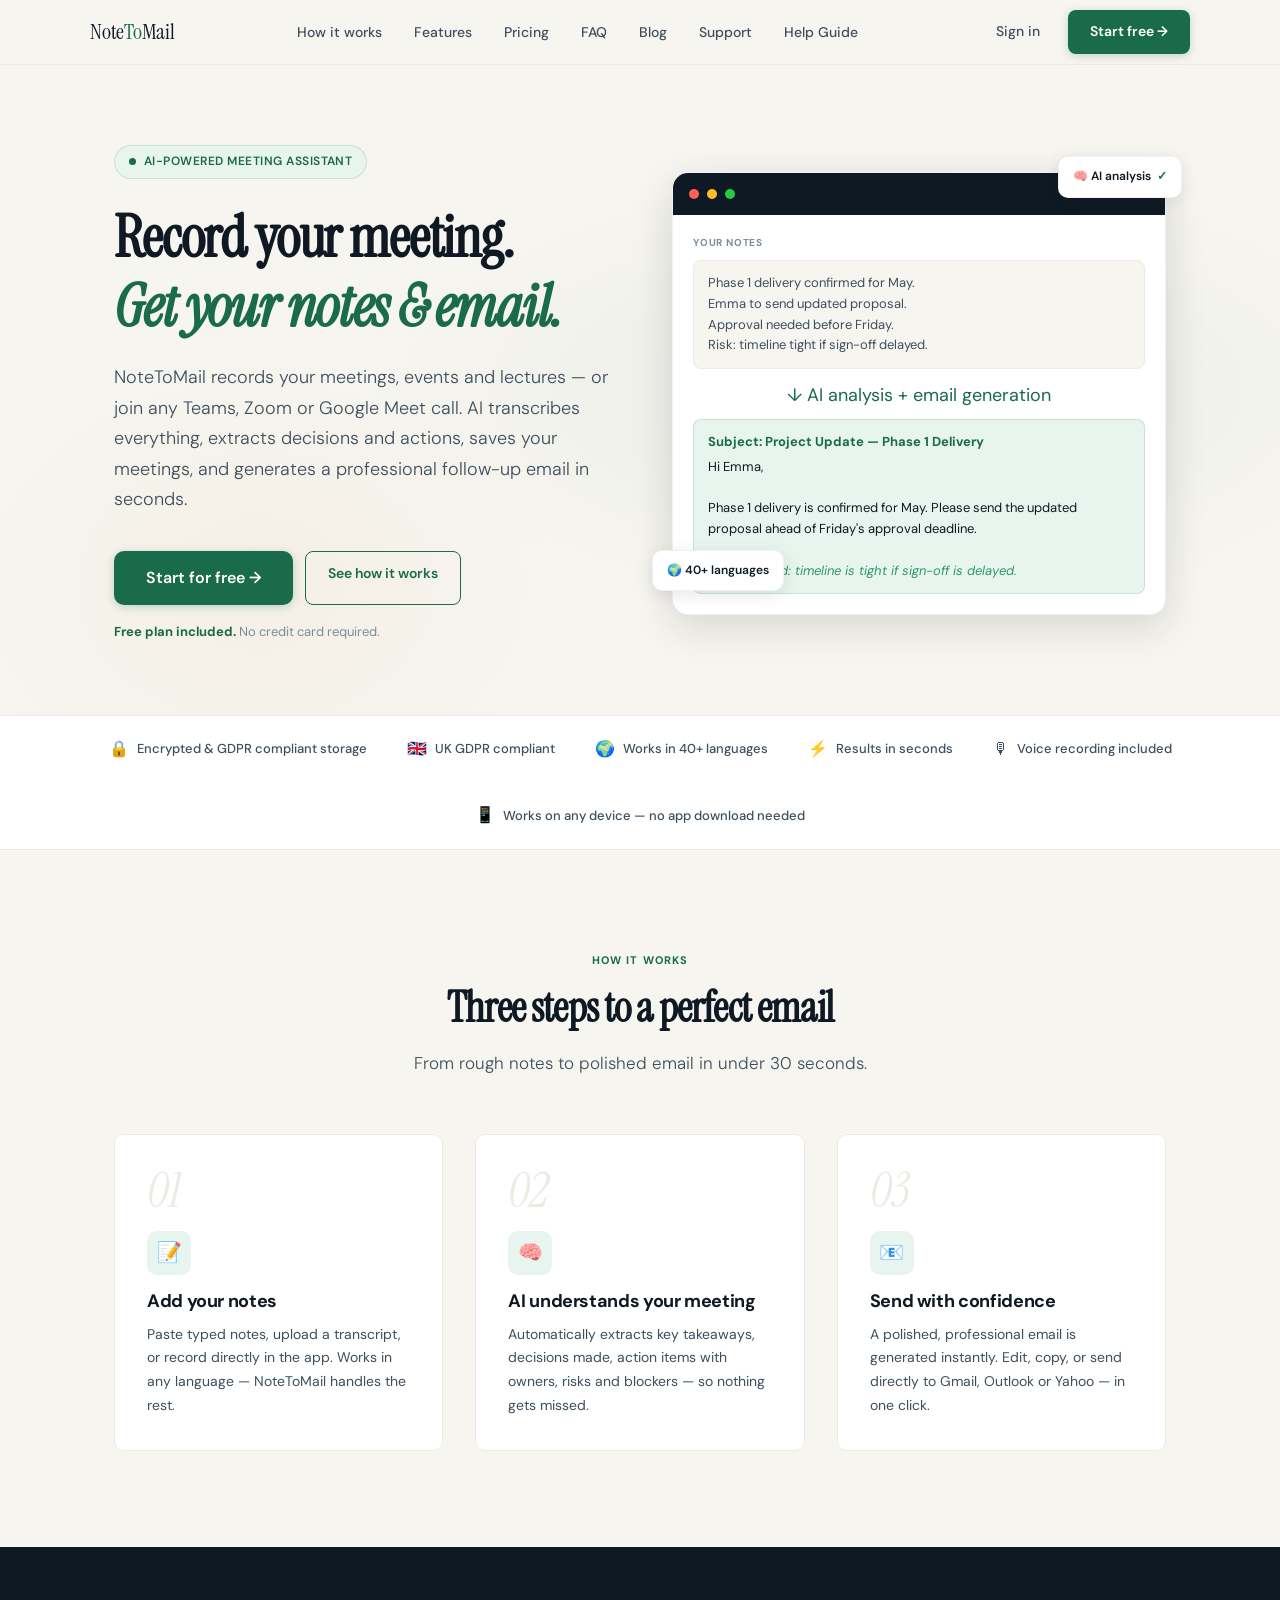
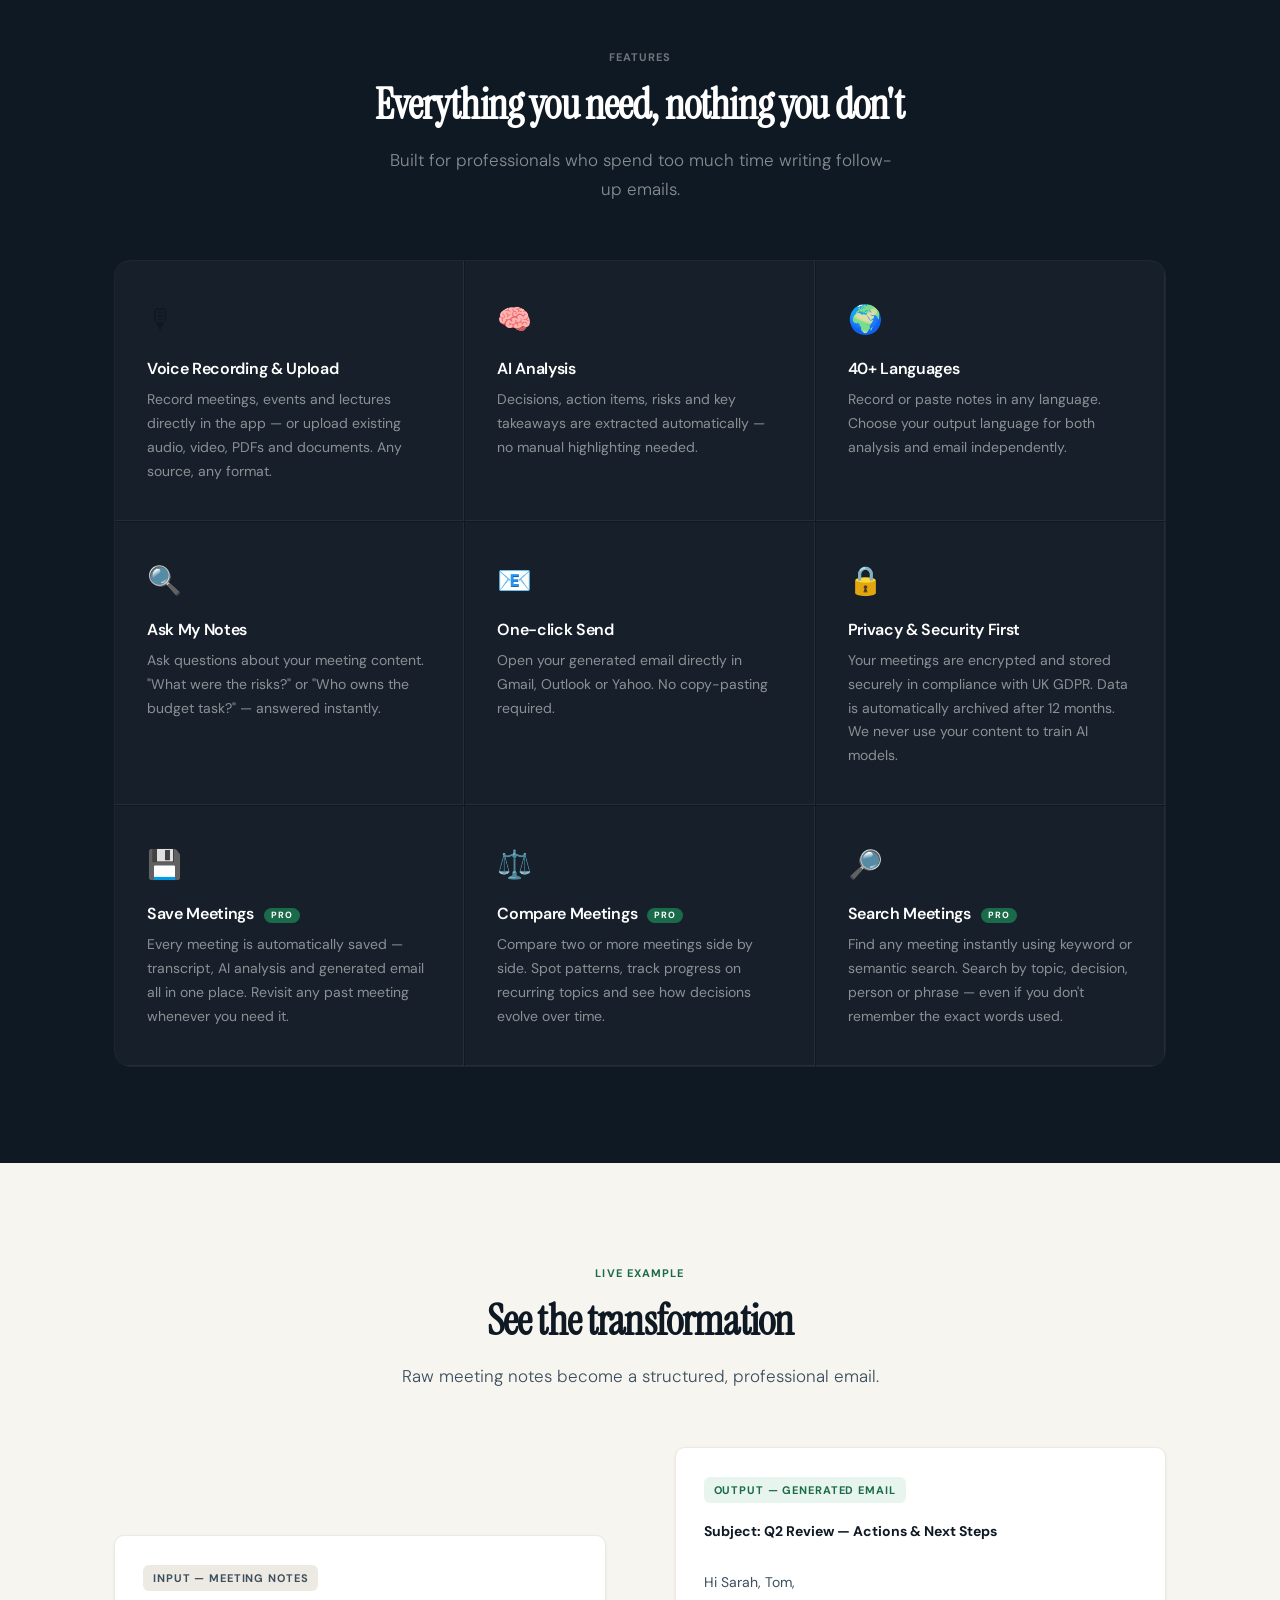
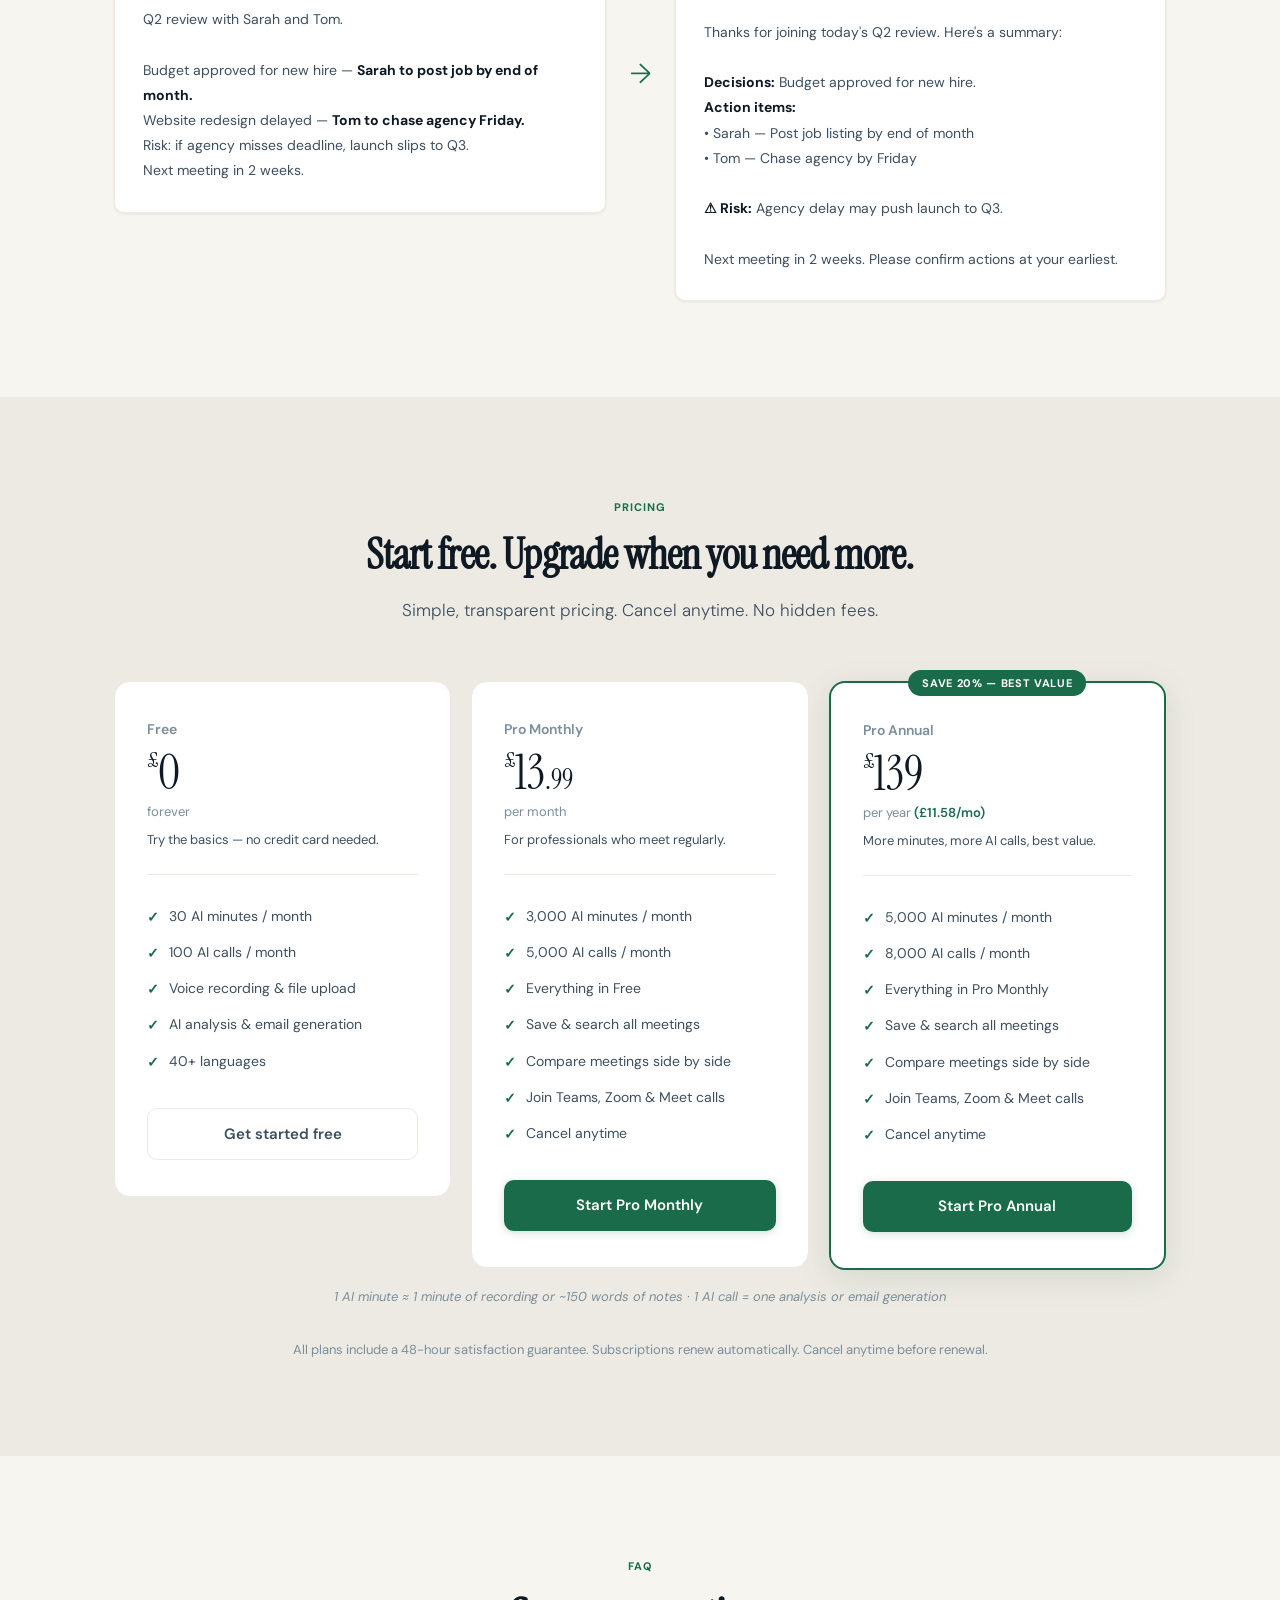
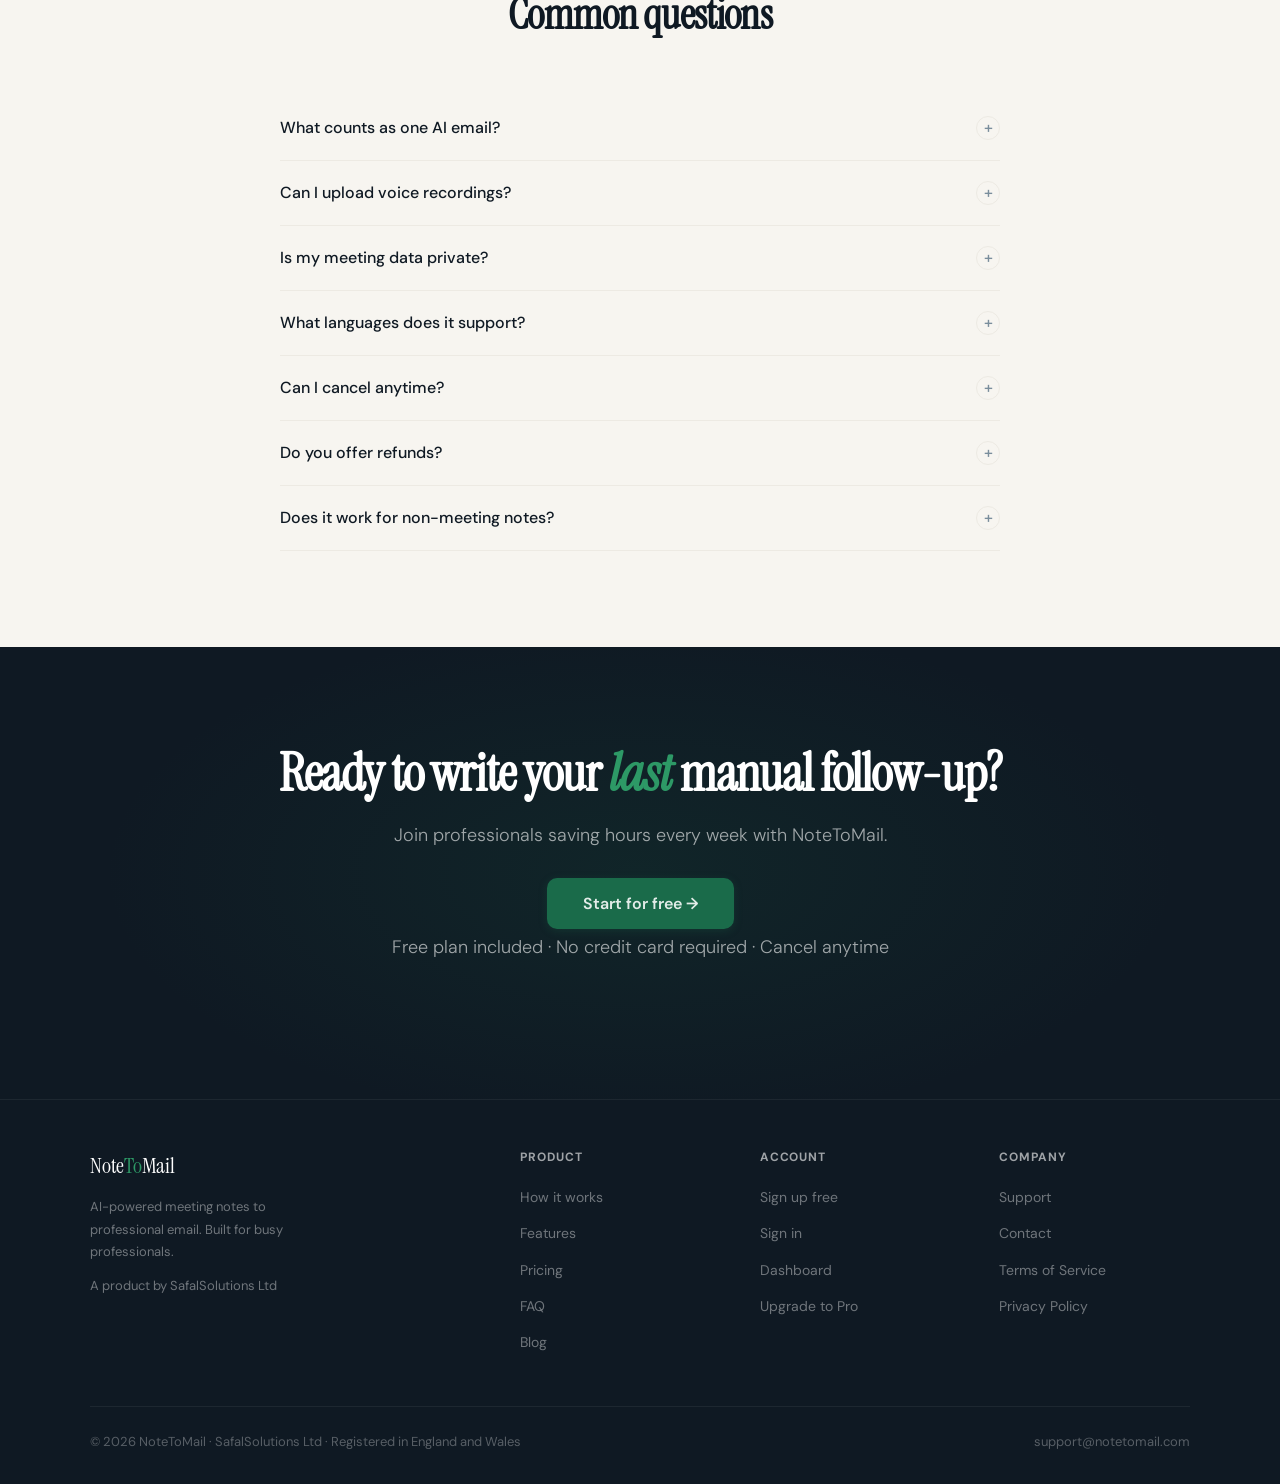
==== index.html @ d1fb3245 "updated index and support or meetings" ====
<!DOCTYPE html>
<html lang="en">
<head>
  <meta charset="UTF-8" />
  <meta name="viewport" content="width=device-width, initial-scale=1.0" />
  <meta name="google-site-verification" content="jN5_sM2YT8TlNI9cLQJbFQOp0LBzG-FJ69l03ibrVQM">
  <meta name="description" content="Record any meeting, lecture or event — NoteToMail transcribes, analyses and generates your follow-up email automatically. Save, search and compare meetings. Free to try.">
  <meta name="keywords" content="meeting recorder, AI meeting notes, AI email generator, voice recording to email, meeting summary AI, save meetings, search meetings, Teams recording, Zoom recording, UK GDPR">
  <title>NoteToMail — Record Any Meeting or Event, Get Your Notes & Email Automatically</title>
    <!---linkedln-->
  <script type="text/javascript">
  _linkedin_partner_id = "8895330";
  window._linkedin_data_partner_ids = window._linkedin_data_partner_ids || [];
  window._linkedin_data_partner_ids.push(_linkedin_partner_id);
  </script><script type="text/javascript">
  (function(l) {
  if (!l){window.lintrk = function(a,b){window.lintrk.q.push([a,b])};
  window.lintrk.q=[]}
  var s = document.getElementsByTagName("script")[0];
  var b = document.createElement("script");
  b.type = "text/javascript";b.async = true;
  b.src = "https://snap.licdn.com/li.lms-analytics/insight.min.js";
  s.parentNode.insertBefore(b, s);})(window.lintrk);
  </script>
  <noscript>
  <img height="1" width="1" style="display:none;" alt="" src="https://px.ads.linkedin.com/collect/?pid=8895330&fmt=gif" />
  </noscript>
  

  <!-- Open Graph -->
  <meta property="og:title" content="NoteToMail — Record Any Meeting, Get Your Notes & Email Automatically">
  <meta property="og:description" content="Record meetings, events and lectures — or join Teams, Zoom and Google Meet. NoteToMail transcribes, analyses, saves and generates your professional follow-up email automatically. Free to try.">
  <meta property="og:url" content="https://notetomail.com">
  <meta property="og:site_name" content="NoteToMail">
  <meta property="og:type" content="website">
  <meta property="og:image" content="https://notetomail.com/og-image.png">
  <meta property="og:image:width" content="1200">
  <meta property="og:image:height" content="630">

  <!-- Twitter -->
  <meta name="twitter:card" content="summary_large_image">
  <meta name="twitter:title" content="NoteToMail — Record Any Meeting, Get Your Notes & Email Automatically">
  <meta name="twitter:description" content="Record meetings, events and lectures — or join Teams, Zoom and Google Meet. NoteToMail transcribes, analyses, saves and generates your professional follow-up email automatically. Free to try.">
  
  <link rel="preconnect" href="https://fonts.googleapis.com" />
  <link rel="preconnect" href="https://fonts.gstatic.com" crossorigin />
  <link href="https://fonts.googleapis.com/css2?family=Instrument+Serif:ital@0;1&family=DM+Sans:opsz,wght@9..40,300;9..40,400;9..40,500;9..40,600&display=swap" rel="stylesheet" />
  <style>
    :root {
      --ink:        #0f1923;
      --ink-soft:   #3d4f5e;
      --ink-muted:  #7a8e9c;
      --paper:      #f7f5f0;
      --paper-warm: #edeae3;
      --accent:     #1a6b4a;
      --accent-lt:  #e8f5ee;
      --accent-mid: #2d9966;
      --gold:       #c8902a;
      --gold-lt:    #fdf3e3;
      --white:      #ffffff;
      --shadow-sm:  0 1px 3px rgba(15,25,35,0.08);
      --shadow-md:  0 4px 16px rgba(15,25,35,0.10);
      --shadow-lg:  0 12px 40px rgba(15,25,35,0.14);
      --r:          10px;
    }

    *, *::before, *::after { box-sizing: border-box; margin: 0; padding: 0; }

    html { scroll-behavior: smooth; }

    body {
      font-family: 'DM Sans', sans-serif;
      background: var(--paper);
      color: var(--ink);
      font-size: 16px;
      line-height: 1.65;
      overflow-x: hidden;
    }

    /* ── Typography ── */
    .serif { font-family: 'Instrument Serif', serif; }

    h1, h2, h3 { line-height: 1.2; letter-spacing: -0.02em; }

    /* ── Layout ── */
    .container { max-width: 1100px; margin: 0 auto; padding: 0 24px; }
    .section    { padding: 96px 0; }
    .section-sm { padding: 64px 0; }

    /* ── Nav ── */
    nav {
      position: sticky; top: 0; z-index: 100;
      background: rgba(247,245,240,0.92);
      backdrop-filter: blur(12px);
      border-bottom: 1px solid var(--paper-warm);
      padding: 0 24px;
    }
    .nav-inner {
      max-width: 1100px; margin: 0 auto;
      display: flex; align-items: center; justify-content: space-between;
      height: 64px;
    }
    .nav-logo {
      font-family: 'Instrument Serif', serif;
      font-size: 22px; color: var(--ink);
      text-decoration: none; letter-spacing: -0.01em;
    }
    .nav-logo span { color: var(--accent); }
    .nav-links {
      display: flex; gap: 32px; list-style: none;
    }
    .nav-links a {
      text-decoration: none; color: var(--ink-soft);
      font-size: 14px; font-weight: 500;
      transition: color 0.2s;
    }
    .nav-links a:hover { color: var(--accent); }
    .nav-cta { display: flex; gap: 12px; align-items: center; }
    .btn-ghost {
      font-size: 14px; font-weight: 500;
      color: var(--ink-soft); text-decoration: none;
      padding: 8px 16px; border-radius: 8px;
      transition: background 0.2s, color 0.2s;
    }
    .btn-ghost:hover { background: var(--paper-warm); color: var(--ink); }
    .btn-primary {
      background: var(--accent);
      color: var(--white);
      font-size: 14px; font-weight: 600;
      text-decoration: none;
      padding: 10px 22px; border-radius: 8px;
      transition: background 0.2s, transform 0.15s, box-shadow 0.2s;
      box-shadow: 0 2px 8px rgba(26,107,74,0.25);
    }
    .btn-primary:hover {
      background: var(--accent-mid);
      transform: translateY(-1px);
      box-shadow: 0 4px 16px rgba(26,107,74,0.3);
    }
    .btn-primary-lg {
      font-size: 16px; padding: 14px 32px; border-radius: 10px;
    }
    .btn-outline {
      border: 1.5px solid var(--accent);
      color: var(--accent);
      font-size: 14px; font-weight: 600;
      text-decoration: none;
      padding: 10px 22px; border-radius: 8px;
      transition: background 0.2s, color 0.2s;
    }
    .btn-outline:hover { background: var(--accent-lt); }

    /* Hamburger */
    .hamburger {
      display: none; flex-direction: column; gap: 5px;
      cursor: pointer; padding: 4px; background: none; border: none;
    }
    .hamburger span {
      display: block; width: 22px; height: 2px;
      background: var(--ink); border-radius: 2px;
      transition: transform 0.3s, opacity 0.3s;
    }
    .mobile-menu {
      display: none;
      position: fixed; inset: 0; top: 64px;
      background: var(--paper);
      padding: 24px; z-index: 99;
      flex-direction: column; gap: 16px;
    }
    .mobile-menu.open { display: flex; }
    .mobile-menu a {
      text-decoration: none; color: var(--ink);
      font-size: 18px; font-weight: 500;
      padding: 12px 0;
      border-bottom: 1px solid var(--paper-warm);
    }

    @media (max-width: 768px) {
      .nav-links, .nav-cta { display: none; }
      .hamburger { display: flex; }
    }

    /* ── Hero ── */
    .hero {
      padding: 80px 0 72px;
      position: relative; overflow: hidden;
    }
    .hero::before {
      content: '';
      position: absolute; inset: 0;
      background:
        radial-gradient(ellipse 60% 50% at 70% 50%, rgba(26,107,74,0.06) 0%, transparent 70%),
        radial-gradient(ellipse 40% 60% at 20% 80%, rgba(200,144,42,0.05) 0%, transparent 60%);
      pointer-events: none;
    }
    .hero-inner {
      display: grid; grid-template-columns: 1fr 1fr;
      gap: 64px; align-items: center;
    }
    .hero-badge {
      display: inline-flex; align-items: center; gap: 8px;
      background: var(--accent-lt); color: var(--accent);
      font-size: 12px; font-weight: 600; letter-spacing: 0.04em;
      text-transform: uppercase;
      padding: 6px 14px; border-radius: 100px;
      margin-bottom: 24px;
      border: 1px solid rgba(26,107,74,0.15);
    }
    .hero-badge::before {
      content: ''; width: 7px; height: 7px;
      background: var(--accent); border-radius: 50%;
      animation: pulse 2s infinite;
    }
    @keyframes pulse {
      0%, 100% { opacity: 1; transform: scale(1); }
      50% { opacity: 0.5; transform: scale(1.3); }
    }
    .hero h1 {
      font-family: 'Instrument Serif', serif;
      font-size: clamp(38px, 5vw, 58px);
      color: var(--ink); margin-bottom: 20px;
    }
    .hero h1 em {
      font-style: italic; color: var(--accent);
    }
    .hero-sub {
      font-size: 18px; color: var(--ink-soft);
      line-height: 1.7; margin-bottom: 36px;
      font-weight: 300;
    }
    .hero-actions { display: flex; gap: 12px; flex-wrap: wrap; }
    .hero-note {
      margin-top: 16px;
      font-size: 13px; color: var(--ink-muted);
    }
    .hero-note strong { color: var(--accent); }

    /* App preview card */
    .hero-visual {
      position: relative;
    }
    .app-card {
      background: var(--white);
      border-radius: 16px;
      box-shadow: var(--shadow-lg);
      overflow: hidden;
      border: 1px solid rgba(15,25,35,0.06);
    }
    .app-card-header {
      background: var(--ink);
      padding: 12px 16px;
      display: flex; align-items: center; gap: 8px;
    }
    .dot { width: 10px; height: 10px; border-radius: 50%; }
    .dot-r { background: #ff5f57; }
    .dot-y { background: #ffbd2e; }
    .dot-g { background: #28ca41; }
    .app-card-header span {
      margin-left: auto;
      font-size: 11px; color: rgba(255,255,255,0.4);
      font-family: monospace;
    }
    .app-card-body { padding: 20px; }
    .app-label {
      font-size: 10px; font-weight: 700; letter-spacing: 0.08em;
      text-transform: uppercase; color: var(--ink-muted);
      margin-bottom: 8px;
    }
    .app-note-box {
      background: var(--paper);
      border: 1px solid var(--paper-warm);
      border-radius: 8px;
      padding: 12px 14px;
      font-size: 13px; color: var(--ink-soft);
      line-height: 1.6; margin-bottom: 12px;
    }
    .app-arrow {
      text-align: center; font-size: 18px;
      color: var(--accent); margin: 8px 0;
    }
    .app-email-box {
      background: var(--accent-lt);
      border: 1px solid rgba(26,107,74,0.15);
      border-radius: 8px;
      padding: 12px 14px;
      font-size: 13px; color: var(--ink);
      line-height: 1.6;
    }
    .app-email-box strong { color: var(--accent); display: block; margin-bottom: 4px; }

    .floating-tag {
      position: absolute;
      background: var(--white);
      border-radius: 10px;
      padding: 10px 14px;
      box-shadow: var(--shadow-md);
      font-size: 12px; font-weight: 600;
      display: flex; align-items: center; gap: 6px;
      border: 1px solid rgba(15,25,35,0.06);
      animation: float 3s ease-in-out infinite;
    }
    @keyframes float {
      0%, 100% { transform: translateY(0); }
      50% { transform: translateY(-6px); }
    }
    .tag-1 { top: -16px; right: -16px; animation-delay: 0s; }
    .tag-2 { bottom: 24px; left: -20px; animation-delay: 1.5s; }

    @media (max-width: 900px) {
      .hero-inner { grid-template-columns: 1fr; }
      .hero-visual { display: none; }
    }

    /* ── Trust bar ── */
    .trust-bar {
      background: var(--white);
      border-top: 1px solid var(--paper-warm);
      border-bottom: 1px solid var(--paper-warm);
      padding: 20px 24px;
    }
    .trust-inner {
      max-width: 1100px; margin: 0 auto;
      display: flex; align-items: center;
      justify-content: center; gap: 40px;
      flex-wrap: wrap;
    }
    .trust-item {
      display: flex; align-items: center; gap: 8px;
      font-size: 13px; font-weight: 500; color: var(--ink-soft);
    }
    .trust-item span { font-size: 16px; }

    /* ── How it works ── */
    .steps-grid {
      display: grid; grid-template-columns: repeat(3, 1fr);
      gap: 32px; margin-top: 56px;
    }
    .step-card {
      background: var(--white);
      border-radius: var(--r);
      padding: 32px;
      border: 1px solid var(--paper-warm);
      position: relative;
      transition: box-shadow 0.2s, transform 0.2s;
    }
    .step-card:hover {
      box-shadow: var(--shadow-md);
      transform: translateY(-2px);
    }
    .step-num {
      font-family: 'Instrument Serif', serif;
      font-size: 48px; color: var(--paper-warm);
      line-height: 1; margin-bottom: 16px;
      font-style: italic;
    }
    .step-icon {
      width: 44px; height: 44px; border-radius: 10px;
      background: var(--accent-lt);
      display: flex; align-items: center; justify-content: center;
      font-size: 20px; margin-bottom: 16px;
    }
    .step-card h3 { font-size: 18px; margin-bottom: 10px; }
    .step-card p { font-size: 14px; color: var(--ink-soft); line-height: 1.7; }

    @media (max-width: 768px) {
      .steps-grid { grid-template-columns: 1fr; }
    }

    /* ── Features ── */
    .features-bg { background: var(--ink); }
    .features-grid {
      display: grid; grid-template-columns: repeat(3, 1fr);
      gap: 1px; margin-top: 56px;
      border: 1px solid rgba(255,255,255,0.06);
      border-radius: 16px; overflow: hidden;
    }
    .feat-card {
      padding: 36px 32px;
      background: rgba(255,255,255,0.03);
      border-right: 1px solid rgba(255,255,255,0.06);
      border-bottom: 1px solid rgba(255,255,255,0.06);
      transition: background 0.2s;
    }
    .feat-card:hover { background: rgba(255,255,255,0.06); }
    .feat-icon {
      font-size: 28px; margin-bottom: 16px; display: block;
    }
    .feat-card h3 {
      font-size: 16px; color: var(--white);
      margin-bottom: 10px; font-weight: 600;
    }
    .feat-card p { font-size: 14px; color: rgba(255,255,255,0.5); line-height: 1.7; }
    .pro-badge {
      display: inline-block;
      font-size: 9px;
      font-weight: 700;
      background: var(--accent);
      color: white;
      padding: 2px 7px;
      border-radius: 20px;
      letter-spacing: 1px;
      text-transform: uppercase;
      vertical-align: middle;
      margin-left: 6px;
      font-family: 'DM Sans', sans-serif;
    }
    .features-bg .section-label { color: rgba(255,255,255,0.4); }
    .features-bg h2 { color: var(--white); }

    @media (max-width: 900px) {
      .features-grid { grid-template-columns: repeat(2, 1fr); }
    }
    @media (max-width: 600px) {
      .features-grid { grid-template-columns: 1fr; }
    }

    /* ── Section labels ── */
    .section-label {
      display: inline-block;
      font-size: 11px; font-weight: 700; letter-spacing: 0.1em;
      text-transform: uppercase; color: var(--accent);
      margin-bottom: 14px;
    }
    .section-title {
      font-family: 'Instrument Serif', serif;
      font-size: clamp(28px, 4vw, 42px);
      color: var(--ink); margin-bottom: 16px;
    }
    .section-sub {
      font-size: 17px; color: var(--ink-soft);
      max-width: 520px; line-height: 1.7;
      font-weight: 300;
    }
    .text-center { text-align: center; }
    .text-center .section-sub { margin: 0 auto; }

    /* ── Demo ── */
    .demo-grid {
      display: grid; grid-template-columns: 1fr auto 1fr;
      gap: 24px; align-items: center; margin-top: 56px;
    }
    .demo-card {
      background: var(--white);
      border-radius: var(--r);
      padding: 28px;
      border: 1px solid var(--paper-warm);
      box-shadow: var(--shadow-sm);
    }
    .demo-card-label {
      font-size: 11px; font-weight: 700; letter-spacing: 0.08em;
      text-transform: uppercase; padding: 4px 10px;
      border-radius: 6px; display: inline-block;
      margin-bottom: 16px;
    }
    .label-input { background: var(--paper-warm); color: var(--ink-soft); }
    .label-output { background: var(--accent-lt); color: var(--accent); }
    .demo-text { font-size: 14px; color: var(--ink-soft); line-height: 1.8; }
    .demo-text strong { color: var(--ink); }
    .demo-arrow {
      font-size: 28px; color: var(--accent);
      font-weight: 300;
    }

    @media (max-width: 700px) {
      .demo-grid { grid-template-columns: 1fr; }
      .demo-arrow { text-align: center; }
    }

    /* ── Pricing ── */
    .pricing-bg { background: var(--paper-warm); }
    .pricing-grid {
      display: grid; grid-template-columns: repeat(3, 1fr);
      gap: 20px; margin-top: 56px; align-items: start;
    }
    .price-card {
      background: var(--white);
      border-radius: 16px;
      padding: 36px 32px;
      border: 1px solid var(--paper-warm);
      position: relative;
      transition: box-shadow 0.2s;
    }
    .price-card:hover { box-shadow: var(--shadow-md); }
    .price-card.featured {
      border: 2px solid var(--accent);
      box-shadow: 0 8px 32px rgba(26,107,74,0.12);
    }
    .price-badge {
      position: absolute; top: -13px; left: 50%; transform: translateX(-50%);
      background: var(--accent); color: var(--white);
      font-size: 11px; font-weight: 700; letter-spacing: 0.06em;
      text-transform: uppercase; padding: 4px 14px; border-radius: 100px;
      white-space: nowrap;
    }
    .price-name { font-size: 14px; font-weight: 600; color: var(--ink-muted); margin-bottom: 8px; }
    .price-amount {
      font-family: 'Instrument Serif', serif;
      font-size: 48px; color: var(--ink);
      line-height: 1; margin-bottom: 4px;
    }
    .price-amount sup { font-size: 22px; vertical-align: top; margin-top: 8px; }
    .price-period { font-size: 13px; color: var(--ink-muted); margin-bottom: 6px; }
    .price-desc { font-size: 13px; color: var(--ink-soft); margin-bottom: 24px; }
    .price-divider { height: 1px; background: var(--paper-warm); margin: 24px 0; }
    .price-features { list-style: none; space: 0; }
    .price-features li {
      display: flex; align-items: flex-start; gap: 10px;
      font-size: 14px; color: var(--ink-soft);
      padding: 6px 0;
    }
    .price-features li::before {
      content: '✓'; color: var(--accent);
      font-weight: 700; flex-shrink: 0; margin-top: 1px;
    }
    .price-cta {
      display: block; width: 100%;
      text-align: center; text-decoration: none;
      padding: 13px; border-radius: 10px;
      font-weight: 600; font-size: 15px;
      margin-top: 28px;
      transition: all 0.2s;
    }
    .price-cta-outline {
      border: 1.5px solid var(--paper-warm);
      color: var(--ink-soft);
    }
    .price-cta-outline:hover { border-color: var(--accent); color: var(--accent); }
    .price-cta-filled {
      background: var(--accent); color: var(--white);
      box-shadow: 0 2px 8px rgba(26,107,74,0.2);
    }
    .price-cta-filled:hover {
      background: var(--accent-mid);
      box-shadow: 0 4px 16px rgba(26,107,74,0.3);
    }

    @media (max-width: 900px) {
      .pricing-grid { grid-template-columns: 1fr; max-width: 400px; margin-left: auto; margin-right: auto; }
    }

    /* ── FAQ ── */
    .faq-list { max-width: 720px; margin: 56px auto 0; }
    .faq-item {
      border-bottom: 1px solid var(--paper-warm);
    }
    .faq-q {
      width: 100%; background: none; border: none;
      display: flex; justify-content: space-between; align-items: center;
      padding: 20px 0; cursor: pointer;
      font-family: 'DM Sans', sans-serif;
      font-size: 16px; font-weight: 500; color: var(--ink);
      text-align: left; gap: 16px;
    }
    .faq-q:hover { color: var(--accent); }
    .faq-icon {
      width: 24px; height: 24px; border-radius: 50%;
      border: 1.5px solid var(--paper-warm);
      display: flex; align-items: center; justify-content: center;
      font-size: 16px; flex-shrink: 0; color: var(--ink-muted);
      transition: transform 0.3s, background 0.2s;
    }
    .faq-item.open .faq-icon {
      transform: rotate(45deg);
      background: var(--accent-lt); border-color: var(--accent);
      color: var(--accent);
    }
    .faq-a {
      max-height: 0; overflow: hidden;
      transition: max-height 0.35s ease, padding 0.2s;
    }
    .faq-a-inner {
      padding-bottom: 20px;
      font-size: 15px; color: var(--ink-soft); line-height: 1.75;
    }
    .faq-item.open .faq-a { max-height: 300px; }

    /* ── CTA section ── */
    .cta-section {
      background: var(--ink);
      padding: 96px 0; text-align: center;
      position: relative; overflow: hidden;
    }
    .cta-section::before {
      content: '';
      position: absolute; inset: 0;
      background: radial-gradient(ellipse 60% 80% at 50% 50%, rgba(26,107,74,0.15) 0%, transparent 70%);
      pointer-events: none;
    }
    .cta-section h2 {
      font-family: 'Instrument Serif', serif;
      font-size: clamp(32px, 5vw, 52px);
      color: var(--white); margin-bottom: 16px;
    }
    .cta-section h2 em { font-style: italic; color: var(--accent-mid); }
    .cta-section p {
      font-size: 18px; color: rgba(255,255,255,0.6);
      margin-bottom: 40px; font-weight: 300;
    }
    .cta-section .btn-primary {
      font-size: 16px; padding: 15px 36px; border-radius: 10px;
    }
    .cta-note { margin-top: 16px; font-size: 13px; color: rgba(255,255,255,0.35); }

    /* ── Footer ── */
    footer {
      background: var(--ink);
      border-top: 1px solid rgba(255,255,255,0.06);
      padding: 48px 24px 32px;
      color: rgba(255,255,255,0.5);
    }
    .footer-inner {
      max-width: 1100px; margin: 0 auto;
      display: grid; grid-template-columns: 2fr 1fr 1fr 1fr;
      gap: 48px;
    }
    .footer-brand .nav-logo { color: var(--white); }
    .footer-brand p {
      margin-top: 12px; font-size: 13px;
      color: rgba(255,255,255,0.4); line-height: 1.7;
      max-width: 240px;
    }
    .footer-col h4 {
      font-size: 12px; font-weight: 700;
      letter-spacing: 0.08em; text-transform: uppercase;
      color: rgba(255,255,255,0.6); margin-bottom: 16px;
    }
    .footer-col ul { list-style: none; }
    .footer-col li { margin-bottom: 10px; }
    .footer-col a {
      text-decoration: none; font-size: 14px;
      color: rgba(255,255,255,0.4);
      transition: color 0.2s;
    }
    .footer-col a:hover { color: var(--white); }
    .footer-bottom {
      max-width: 1100px; margin: 40px auto 0;
      padding-top: 24px; border-top: 1px solid rgba(255,255,255,0.06);
      display: flex; justify-content: space-between; align-items: center;
      flex-wrap: wrap; gap: 12px;
      font-size: 13px; color: rgba(255,255,255,0.3);
    }

    @media (max-width: 900px) {
      .footer-inner { grid-template-columns: 1fr 1fr; }
    }
    @media (max-width: 600px) {
      .footer-inner { grid-template-columns: 1fr; }
      .footer-bottom { flex-direction: column; text-align: center; }
    }

    /* ── Animations ── */
    .fade-up {
      opacity: 0; transform: translateY(24px);
      transition: opacity 0.6s ease, transform 0.6s ease;
    }
    .fade-up.visible { opacity: 1; transform: translateY(0); }
    .fade-up-d1 { transition-delay: 0.1s; }
    .fade-up-d2 { transition-delay: 0.2s; }
    .fade-up-d3 { transition-delay: 0.3s; }
  </style>

</head>
<body>

<!-- ══════════════════════════════════════════════
     NAV
══════════════════════════════════════════════ -->
<nav>
  <div class="nav-inner">
    <a href="index.html" class="nav-logo">Note<span>To</span>Mail</a>
    <ul class="nav-links">
      <li><a href="#how-it-works">How it works</a></li>
      <li><a href="#features">Features</a></li>
      <li><a href="#pricing">Pricing</a></li>
      <li><a href="#faq">FAQ</a></li>
      <li><a href="blog/blog-index.html">Blog</a></li>
      <li><a href="support.html">Support</a></li>
      <li><a href="help-guide.html" >Help Guide</a></li>
    </ul>
    <div class="nav-cta">
      <a href="https://app.notetomail.com/signin" class="btn-ghost">Sign in</a>
      <a href="https://app.notetomail.com/signup" class="btn-primary">Start free →</a>
    </div>
    <button class="hamburger" onclick="toggleMenu()" aria-label="Menu">
      <span></span><span></span><span></span>
    </button>
  </div>
</nav>

<!-- Mobile menu -->
<div class="mobile-menu" id="mobileMenu">
  <a href="#how-it-works" onclick="toggleMenu()">How it works</a>
  <a href="#features" onclick="toggleMenu()">Features</a>
  <a href="#pricing" onclick="toggleMenu()">Pricing</a>
  <a href="#faq" onclick="toggleMenu()">FAQ</a>
  <a href="blog/blog-index.html" onclick="toggleMenu()">Blog</a> 
  <a href="support.html" onclick="toggleMenu()">Support</a>
  <a href="https://app.notetomail.com/signin" onclick="toggleMenu()">Sign in</a>
  <a href="https://app.notetomail.com/signup" class="btn-primary" style="text-align:center;margin-top:8px;" onclick="toggleMenu()">Start free →</a>
</div>

<!-- ══════════════════════════════════════════════
     HERO
══════════════════════════════════════════════ -->
<section class="hero">
  <div class="container">
    <div class="hero-inner">
      <div>
        <div class="hero-badge fade-up">AI-powered meeting assistant</div>
        <h1 class="fade-up fade-up-d1">
          Record your meeting.<br><em>Get your notes & email.</em>
        </h1>
        <p class="hero-sub fade-up fade-up-d2">
          NoteToMail records your meetings, events and lectures — or join any Teams, Zoom or Google Meet call. AI transcribes everything, extracts decisions and actions, saves your meetings, and generates a professional follow-up email in seconds.
        </p>
        <div class="hero-actions fade-up fade-up-d3">
          <a href="https://app.notetomail.com/signup" class="btn-primary btn-primary-lg">Start for free →</a>
          <a href="#how-it-works" class="btn-outline btn-primary-lg">See how it works</a>
        </div>
        <p class="hero-note fade-up fade-up-d3">
          <strong>Free plan included.</strong> No credit card required.
        </p>
      </div>

      <div class="hero-visual fade-up fade-up-d2">
        <div class="app-card">
          <div class="app-card-header">
            <div class="dot dot-r"></div>
            <div class="dot dot-y"></div>
            <div class="dot dot-g"></div>
            <span>NoteToMail</span>
          </div>
          <div class="app-card-body">
            <div class="app-label">Your notes</div>
            <div class="app-note-box">
              Phase 1 delivery confirmed for May.<br>
              Emma to send updated proposal.<br>
              Approval needed before Friday.<br>
              Risk: timeline tight if sign-off delayed.
            </div>
            <div class="app-arrow">↓ AI analysis + email generation</div>
            <div class="app-email-box">
              <strong>Subject: Project Update — Phase 1 Delivery</strong>
              Hi Emma,<br><br>
              Phase 1 delivery is confirmed for May. Please send the updated proposal ahead of Friday's approval deadline.<br><br>
              <em style="color:var(--accent-mid)">⚠ Risk noted: timeline is tight if sign-off is delayed.</em>
            </div>
          </div>
        </div>
        <div class="floating-tag tag-1">🧠 AI analysis <span style="color:var(--accent)">✓</span></div>
        <div class="floating-tag tag-2">🌍 40+ languages</div>
      </div>
    </div>
  </div>
</section>

<!-- ══════════════════════════════════════════════
     TRUST BAR
══════════════════════════════════════════════ -->
<div class="trust-bar">
  <div class="trust-inner">
    <div class="trust-item"><span>🔒</span> Encrypted & GDPR compliant storage</div>
    <div class="trust-item"><span>🇬🇧</span> UK GDPR compliant</div>
    <div class="trust-item"><span>🌍</span> Works in 40+ languages</div>
    <div class="trust-item"><span>⚡</span> Results in seconds</div>
    <div class="trust-item"><span>🎙</span> Voice recording included</div>
    <div class="trust-item"><span>📱</span> Works on any device — no app download needed</div>
  </div>
</div>

<!-- ══════════════════════════════════════════════
     HOW IT WORKS
══════════════════════════════════════════════ -->
<section class="section" id="how-it-works">
  <div class="container">
    <div class="text-center fade-up">
      <span class="section-label">How it works</span>
      <h2 class="section-title">Three steps to a perfect email</h2>
      <p class="section-sub">From rough notes to polished email in under 30 seconds.</p>
    </div>

    <div class="steps-grid">
      <div class="step-card fade-up fade-up-d1">
        <div class="step-num">01</div>
        <div class="step-icon">📝</div>
        <h3>Add your notes</h3>
        <p>Paste typed notes, upload a transcript, or record directly in the app. Works in any language — NoteToMail handles the rest.</p>
      </div>
      <div class="step-card fade-up fade-up-d2">
        <div class="step-num">02</div>
        <div class="step-icon">🧠</div>
        <h3>AI understands your meeting</h3>
        <p>Automatically extracts key takeaways, decisions made, action items with owners, risks and blockers — so nothing gets missed.</p>
      </div>
      <div class="step-card fade-up fade-up-d3">
        <div class="step-num">03</div>
        <div class="step-icon">📧</div>
        <h3>Send with confidence</h3>
        <p>A polished, professional email is generated instantly. Edit, copy, or send directly to Gmail, Outlook or Yahoo — in one click.</p>
      </div>
    </div>
  </div>
</section>

<!-- ══════════════════════════════════════════════
     FEATURES
══════════════════════════════════════════════ -->
<section class="section features-bg" id="features">
  <div class="container">
    <div class="text-center fade-up">
      <span class="section-label" style="color:rgba(255,255,255,0.4)">Features</span>
      <h2 class="section-title" style="color:var(--white)">Everything you need, nothing you don't</h2>
      <p class="section-sub" style="color:rgba(255,255,255,0.5);margin:0 auto;">Built for professionals who spend too much time writing follow-up emails.</p>
    </div>

    <div class="features-grid">
      <div class="feat-card fade-up">
        <span class="feat-icon">🎙</span>
        <h3>Voice Recording & Upload</h3>
        <p>Record meetings, events and lectures directly in the app — or upload existing audio, video, PDFs and documents. Any source, any format.</p>
      </div>
      <div class="feat-card fade-up fade-up-d1">
        <span class="feat-icon">🧠</span>
        <h3>AI Analysis</h3>
        <p>Decisions, action items, risks and key takeaways are extracted automatically — no manual highlighting needed.</p>
      </div>
      <div class="feat-card fade-up fade-up-d2">
        <span class="feat-icon">🌍</span>
        <h3>40+ Languages</h3>
        <p>Record or paste notes in any language. Choose your output language for both analysis and email independently.</p>
      </div>
      <div class="feat-card fade-up">
        <span class="feat-icon">🔍</span>
        <h3>Ask My Notes</h3>
        <p>Ask questions about your meeting content. "What were the risks?" or "Who owns the budget task?" — answered instantly.</p>
      </div>
      <div class="feat-card fade-up fade-up-d1">
        <span class="feat-icon">📧</span>
        <h3>One-click Send</h3>
        <p>Open your generated email directly in Gmail, Outlook or Yahoo. No copy-pasting required.</p>
      </div>
      <div class="feat-card fade-up fade-up-d2">
        <span class="feat-icon">🔒</span>
        <h3>Privacy & Security First</h3>
        <p>Your meetings are encrypted and stored securely in compliance with UK GDPR. Data is automatically archived after 12 months. We never use your content to train AI models.</p>
      </div>
      <div class="feat-card fade-up">
        <span class="feat-icon">💾</span>
        <h3>Save Meetings <span class="pro-badge">Pro</span></h3>
        <p>Every meeting is automatically saved — transcript, AI analysis and generated email all in one place. Revisit any past meeting whenever you need it.</p>
      </div>
      <div class="feat-card fade-up fade-up-d1">
        <span class="feat-icon">⚖️</span>
        <h3>Compare Meetings <span class="pro-badge">Pro</span></h3>
        <p>Compare two or more meetings side by side. Spot patterns, track progress on recurring topics and see how decisions evolve over time.</p>
      </div>
      <div class="feat-card fade-up fade-up-d2">
        <span class="feat-icon">🔎</span>
        <h3>Search Meetings <span class="pro-badge">Pro</span></h3>
        <p>Find any meeting instantly using keyword or semantic search. Search by topic, decision, person or phrase — even if you don't remember the exact words used.</p>
      </div>
    </div>
  </div>
</section>

<!-- ══════════════════════════════════════════════
     DEMO
══════════════════════════════════════════════ -->
<section class="section" id="demo">
  <div class="container">
    <div class="text-center fade-up">
      <span class="section-label">Live example</span>
      <h2 class="section-title">See the transformation</h2>
      <p class="section-sub">Raw meeting notes become a structured, professional email.</p>
    </div>

    <div class="demo-grid">
      <div class="demo-card fade-up">
        <span class="demo-card-label label-input">Input — Meeting notes</span>
        <p class="demo-text">
          Q2 review with Sarah and Tom.<br><br>
          Budget approved for new hire — <strong>Sarah to post job by end of month.</strong><br>
          Website redesign delayed — <strong>Tom to chase agency Friday.</strong><br>
          Risk: if agency misses deadline, launch slips to Q3.<br>
          Next meeting in 2 weeks.
        </p>
      </div>

      <div class="demo-arrow fade-up fade-up-d1">→</div>

      <div class="demo-card fade-up fade-up-d2">
        <span class="demo-card-label label-output">Output — Generated email</span>
        <p class="demo-text">
          <strong>Subject: Q2 Review — Actions &amp; Next Steps</strong><br><br>
          Hi Sarah, Tom,<br><br>
          Thanks for joining today's Q2 review. Here's a summary:<br><br>
          <strong>Decisions:</strong> Budget approved for new hire.<br>
          <strong>Action items:</strong><br>
          • Sarah — Post job listing by end of month<br>
          • Tom — Chase agency by Friday<br><br>
          <strong>⚠ Risk:</strong> Agency delay may push launch to Q3.<br><br>
          Next meeting in 2 weeks. Please confirm actions at your earliest.
        </p>
      </div>
    </div>
  </div>
</section>

<!-- ══════════════════════════════════════════════
     PRICING
══════════════════════════════════════════════ -->
<section class="section pricing-bg" id="pricing">
  <div class="container">
    <div class="text-center fade-up">
      <span class="section-label">Pricing</span>
      <h2 class="section-title">Start free. Upgrade when you need more.</h2>
      <p class="section-sub">Simple, transparent pricing. Cancel anytime. No hidden fees.</p>
    </div>

    <div class="pricing-grid">
      <!-- Free -->
      <div class="price-card fade-up">
        <div class="price-name">Free</div>
        <div class="price-amount"><sup>£</sup>0</div>
        <div class="price-period">forever</div>
        <div class="price-desc">Try the basics — no credit card needed.</div>
        <div class="price-divider"></div>
        <ul class="price-features">
          <li>30 AI minutes / month</li>
          <li>100 AI calls / month</li>
          <li>Voice recording & file upload</li>
          <li>AI analysis & email generation</li>
          <li>40+ languages</li>
        </ul>
        <a href="https://app.notetomail.com/signup?plan=free" class="price-cta price-cta-outline">Get started free</a>
      </div>

      <!-- Pro Monthly -->
      <div class="price-card fade-up fade-up-d1">
        <div class="price-name">Pro Monthly</div>
        <div class="price-amount"><sup>£</sup>13<span style="font-size:28px">.99</span></div>
        <div class="price-period">per month</div>
        <div class="price-desc">For professionals who meet regularly.</div>
        <div class="price-divider"></div>
        <ul class="price-features">
          <li>3,000 AI minutes / month</li>
          <li>5,000 AI calls / month</li>
          <li>Everything in Free</li>
          <li>Save & search all meetings</li>
          <li>Compare meetings side by side</li>
          <li>Join Teams, Zoom & Meet calls</li>
          <li>Cancel anytime</li>
        </ul>
        <a href="https://app.notetomail.com/signup?plan=pro&billing=monthly" class="price-cta price-cta-filled">Start Pro Monthly</a>
      </div>

      <!-- Pro Annual -->
      <div class="price-card featured fade-up fade-up-d2">
        <div class="price-badge">Save 20% — Best value</div>
        <div class="price-name">Pro Annual</div>
        <div class="price-amount"><sup>£</sup>139</div>
        <div class="price-period">per year <span style="color:var(--accent);font-weight:600">(£11.58/mo)</span></div>
        <div class="price-desc">More minutes, more AI calls, best value.</div>
        <div class="price-divider"></div>
        <ul class="price-features">
          <li>5,000 AI minutes / month</li>
          <li>8,000 AI calls / month</li>
          <li>Everything in Pro Monthly</li>
          <li>Save & search all meetings</li>
          <li>Compare meetings side by side</li>
          <li>Join Teams, Zoom & Meet calls</li>
          <li>Cancel anytime</li>
        </ul>
        <a href="https://app.notetomail.com/signup?plan=pro&billing=annual" class="price-cta price-cta-filled">Start Pro Annual</a>
      </div>
    </div>

    <p style="text-align:center;font-size:13px;color:var(--ink-muted);margin-top:16px;font-style:italic;">
      1 AI minute ≈ 1 minute of recording or ~150 words of notes · 1 AI call = one analysis or email generation
    </p>

    <p class="text-center fade-up" style="margin-top:32px;font-size:13px;color:var(--ink-muted)">
      All plans include a 48-hour satisfaction guarantee. Subscriptions renew automatically. Cancel anytime before renewal.
    </p>
  </div>
</section>

<!-- ══════════════════════════════════════════════
     FAQ
══════════════════════════════════════════════ -->
<section class="section" id="faq">
  <div class="container">
    <div class="text-center fade-up">
      <span class="section-label">FAQ</span>
      <h2 class="section-title">Common questions</h2>
    </div>

    <div class="faq-list">
      <div class="faq-item fade-up">
        <button class="faq-q" onclick="toggleFaq(this)">
          What counts as one AI email?
          <span class="faq-icon">+</span>
        </button>
        <div class="faq-a"><div class="faq-a-inner">Each time you click Generate Email, that counts as one AI email. Editing or copying the generated email does not use any additional credits.</div></div>
      </div>
      <div class="faq-item fade-up fade-up-d1">
        <button class="faq-q" onclick="toggleFaq(this)">
          Can I upload voice recordings?
          <span class="faq-icon">+</span>
        </button>
        <div class="faq-a"><div class="faq-a-inner">Yes. You can record directly in the app using your microphone, or upload audio and video files. Recordings are transcribed automatically and transcription minutes are deducted from your plan allowance.</div></div>
      </div>
      <div class="faq-item fade-up fade-up-d2">
        <button class="faq-q" onclick="toggleFaq(this)">
          Is my meeting data private?
          <span class="faq-icon">+</span>
        </button>
        <div class="faq-a"><div class="faq-a-inner">Yes. Your meetings, notes and recordings are encrypted and stored securely in compliance with UK GDPR regulations. Data is automatically archived and deleted after 12 months. We never use your content to train AI models. Pro users can save, search and revisit their meetings at any time. We are also working on a feature to allow you to store your meetings in your own shared storage area — coming soon.</div></div>
      </div>
      <div class="faq-item fade-up">
        <button class="faq-q" onclick="toggleFaq(this)">
          What languages does it support?
          <span class="faq-icon">+</span>
        </button>
        <div class="faq-a"><div class="faq-a-inner">NoteToMail supports over 40 languages for input — including English, French, Spanish, German, Hindi, Arabic, Mandarin and more. Output emails are currently generated in English.</div></div>
      </div>
      <div class="faq-item fade-up fade-up-d1">
        <button class="faq-q" onclick="toggleFaq(this)">
          Can I cancel anytime?
          <span class="faq-icon">+</span>
        </button>
        <div class="faq-a"><div class="faq-a-inner">Yes. You can cancel your subscription at any time from your dashboard. You keep Pro access until the end of your current billing period, then your account automatically moves to the Free plan. No partial refunds are issued.</div></div>
      </div>
      <div class="faq-item fade-up fade-up-d2">
        <button class="faq-q" onclick="toggleFaq(this)">
          Do you offer refunds?
          <span class="faq-icon">+</span>
        </button>
        <div class="faq-a"><div class="faq-a-inner">We offer a 48-hour satisfaction guarantee. If you subscribed within the last 48 hours and have not meaningfully used the service, you can request a full refund from your dashboard. After 48 hours, all payments are non-refundable.</div></div>
      </div>
      <div class="faq-item fade-up">
        <button class="faq-q" onclick="toggleFaq(this)">
          Does it work for non-meeting notes?
          <span class="faq-icon">+</span>
        </button>
        <div class="faq-a"><div class="faq-a-inner">Yes. NoteToMail automatically detects whether your notes are from a business meeting or other content (lectures, training sessions, research notes, etc.) and adapts its analysis accordingly.</div></div>
      </div>
    </div>
  </div>
</section>

<!-- ══════════════════════════════════════════════
     CTA
══════════════════════════════════════════════ -->
<section class="cta-section">
  <div class="container">
    <h2 class="fade-up">Ready to write your <em>last</em> manual follow-up?</h2>
    <p class="fade-up fade-up-d1">Join professionals saving hours every week with NoteToMail.</p>
    <a href="https://app.notetomail.com/signup" class="btn-primary fade-up fade-up-d2">Start for free →</a>
    <p class="cta-note fade-up fade-up-d3">Free plan included · No credit card required · Cancel anytime</p>
  </div>
</section>

<!-- ══════════════════════════════════════════════
     FOOTER
══════════════════════════════════════════════ -->
<footer>
  <div class="footer-inner">
    <div class="footer-brand">
      <a href="index.html" class="nav-logo">Note<span style="color:var(--accent-mid)">To</span>Mail</a>
      <p>AI-powered meeting notes to professional email. Built for busy professionals.</p>
      <p style="margin-top:12px">A product by <a href="https://www.safalsolutions.co.uk" style="color:rgba(255,255,255,0.4);text-decoration:none;" target="_blank">SafalSolutions Ltd</a></p>
    </div>
    <div class="footer-col">
      <h4>Product</h4>
      <ul>
        <li><a href="#how-it-works">How it works</a></li>
        <li><a href="#features">Features</a></li>
        <li><a href="#pricing">Pricing</a></li>
        <li><a href="#faq">FAQ</a></li>
        <li><a href="blog/blog-index.html">Blog</a></li>
      </ul>
    </div>
    <div class="footer-col">
      <h4>Account</h4>
      <ul>
        <li><a href="https://app.notetomail.com/signup">Sign up free</a></li>
        <li><a href="https://app.notetomail.com/signin">Sign in</a></li>
        <li><a href="https://app.notetomail.com/dashboard">Dashboard</a></li>
        <li><a href="https://app.notetomail.com/pricing">Upgrade to Pro</a></li>
      </ul>
    </div>
    <div class="footer-col">
      <h4>Company</h4>
      <ul>
        <li><a href="support.html">Support</a></li>
        <li><a href="contact.html">Contact</a></li>
        <li><a href="https://app.notetomail.com/legal/terms">Terms of Service</a></li>
        <li><a href="https://app.notetomail.com/legal/privacy">Privacy Policy</a></li>
      </ul>
    </div>
  </div>

  <div class="footer-bottom">
    <span>© 2026 NoteToMail · SafalSolutions Ltd · Registered in England and Wales</span>
    <span>support@notetomail.com</span>
  </div>
</footer>

<script>
  // Mobile menu
  function toggleMenu() {
    document.getElementById('mobileMenu').classList.toggle('open');
  }

  // FAQ accordion
  function toggleFaq(btn) {
    const item = btn.parentElement;
    const wasOpen = item.classList.contains('open');
    document.querySelectorAll('.faq-item').forEach(i => i.classList.remove('open'));
    if (!wasOpen) item.classList.add('open');
  }

  // Scroll animations
  const observer = new IntersectionObserver((entries) => {
    entries.forEach(e => {
      if (e.isIntersecting) {
        e.target.classList.add('visible');
        observer.unobserve(e.target);
      }
    });
  }, { threshold: 0.1 });

  document.querySelectorAll('.fade-up').forEach(el => observer.observe(el));
</script>
</body>
</html>
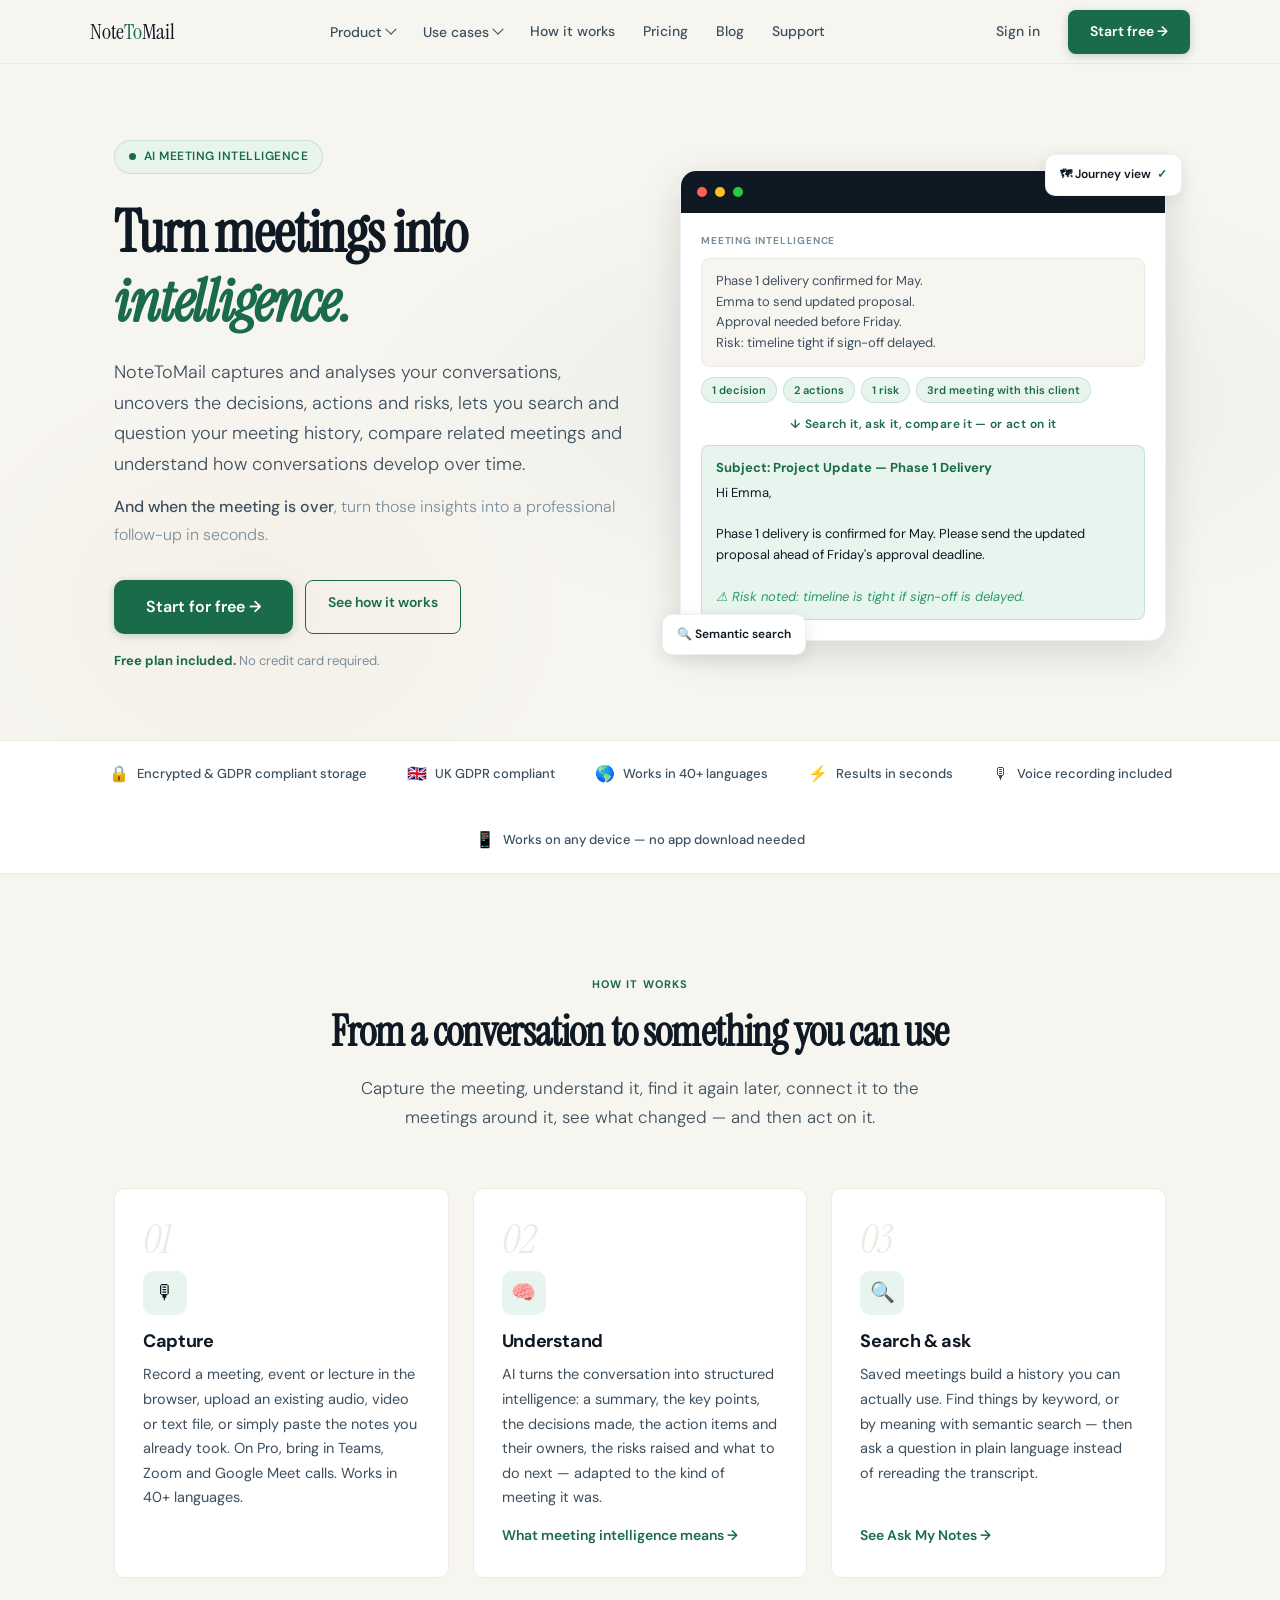
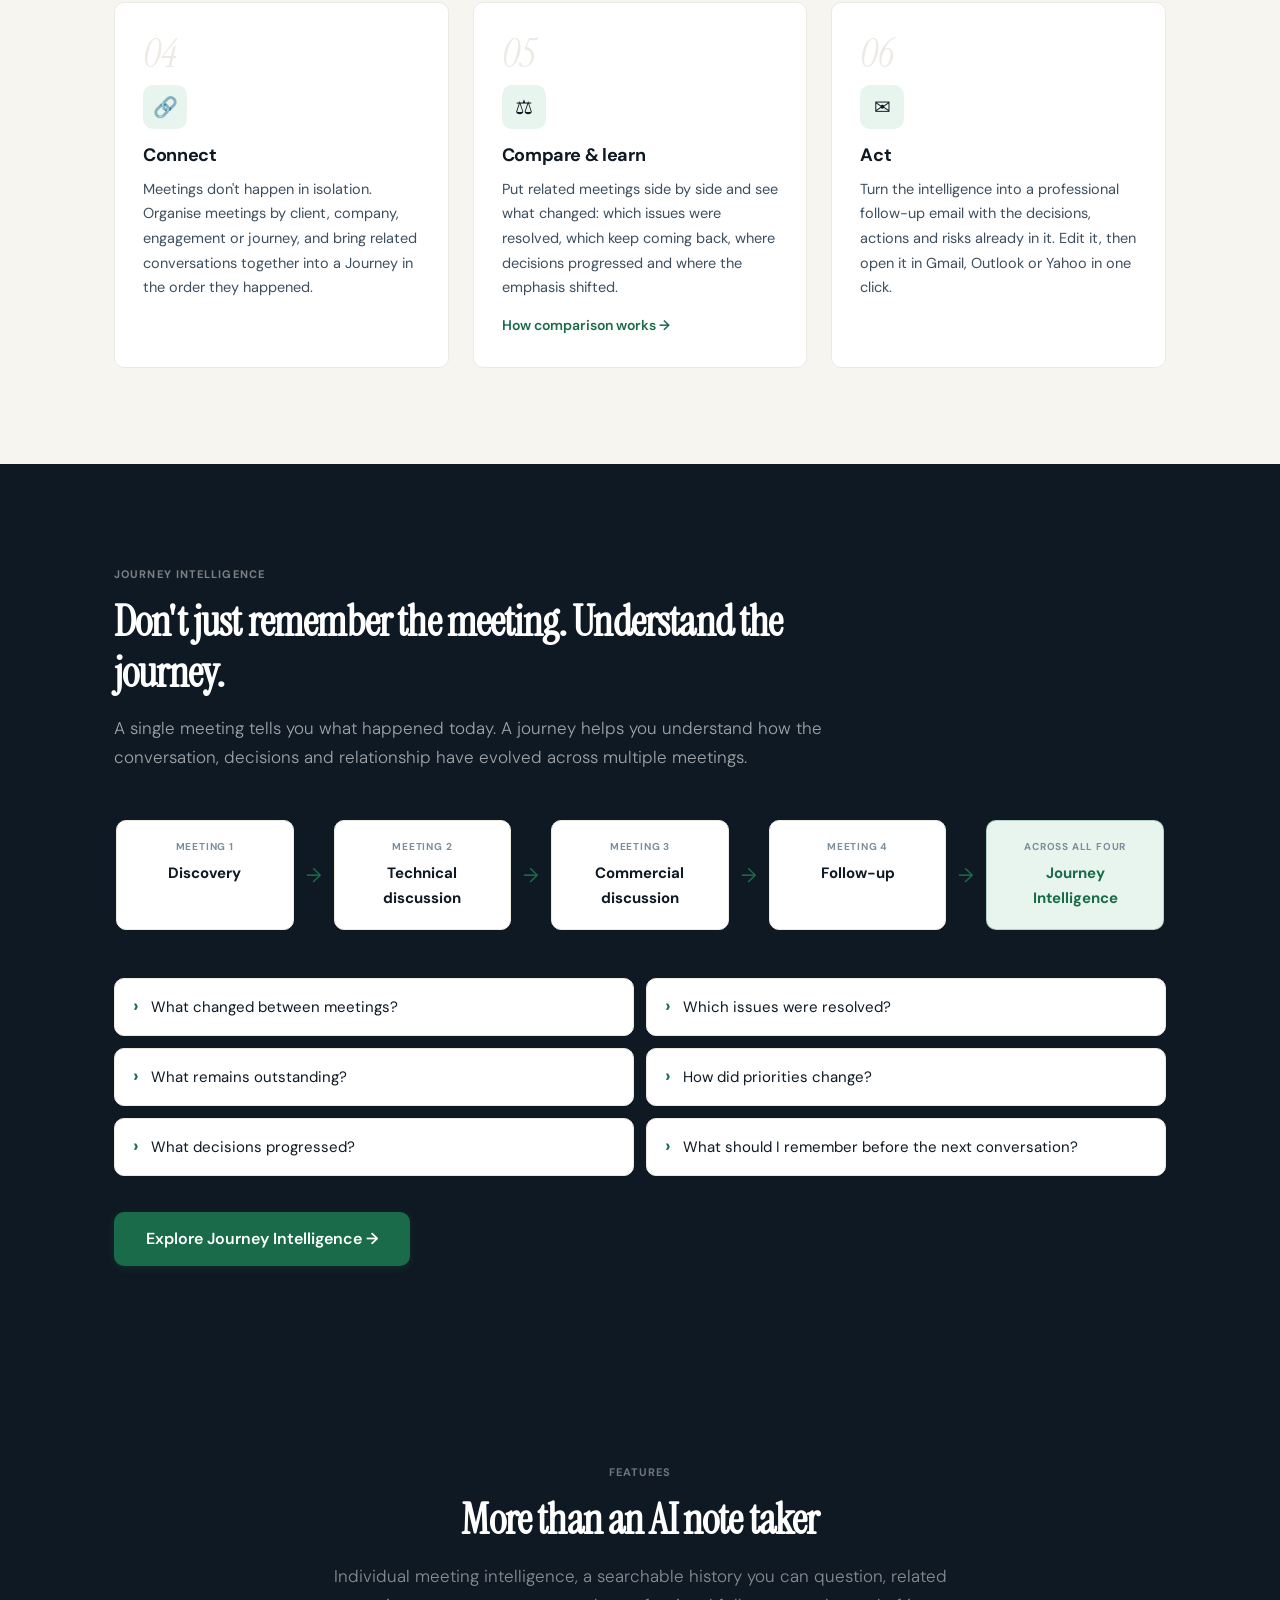
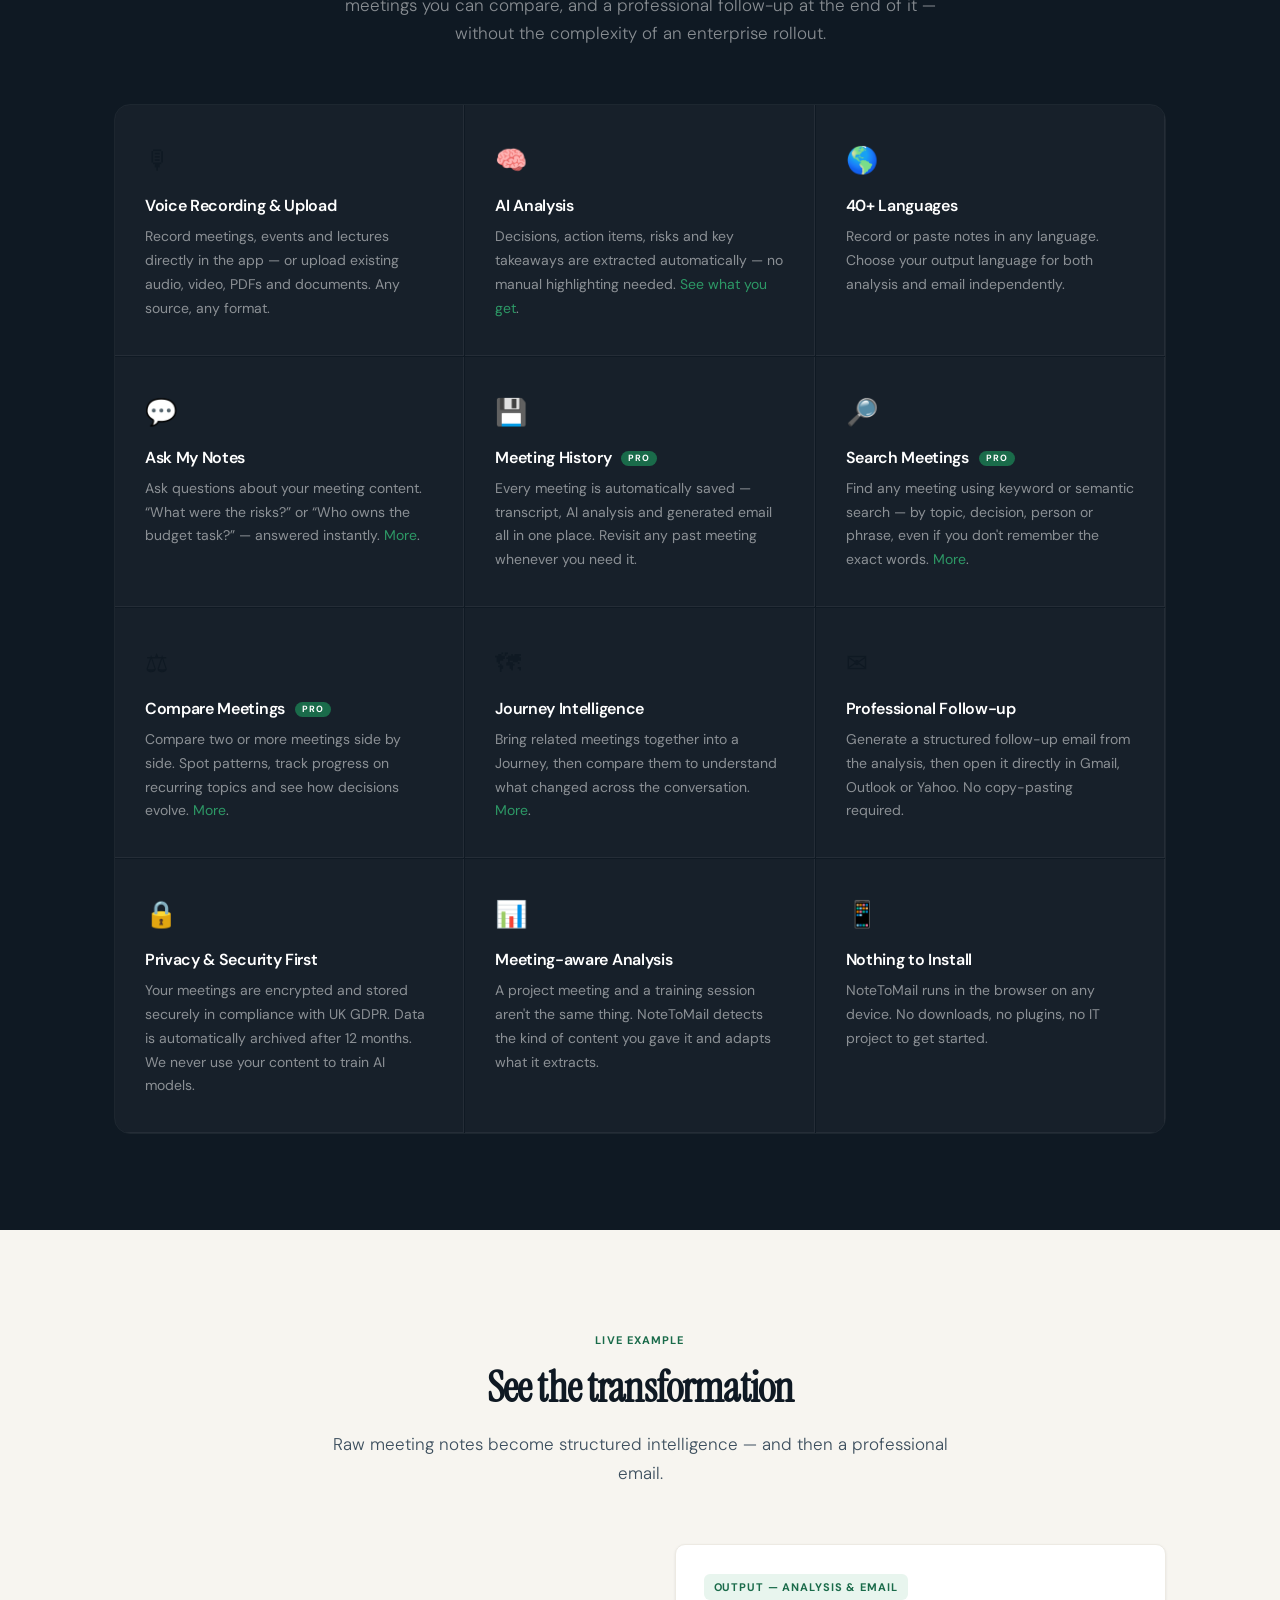
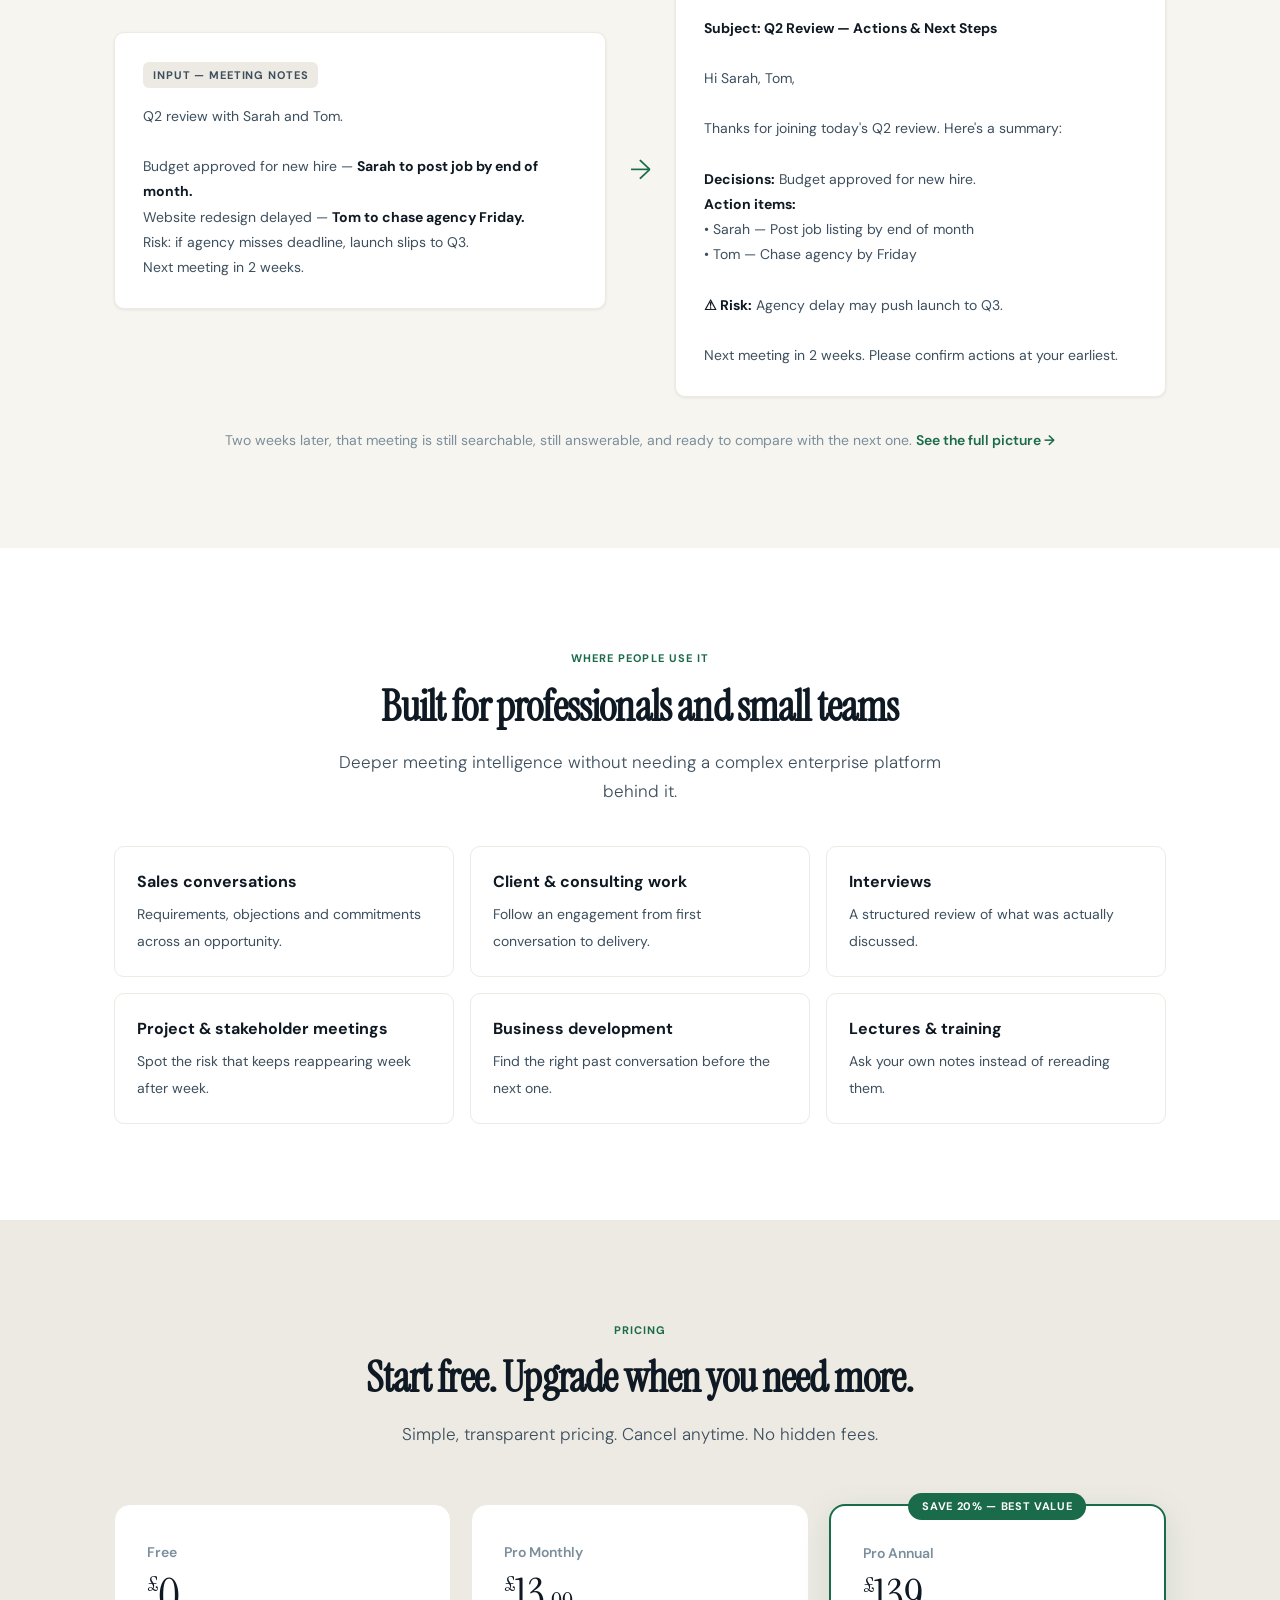
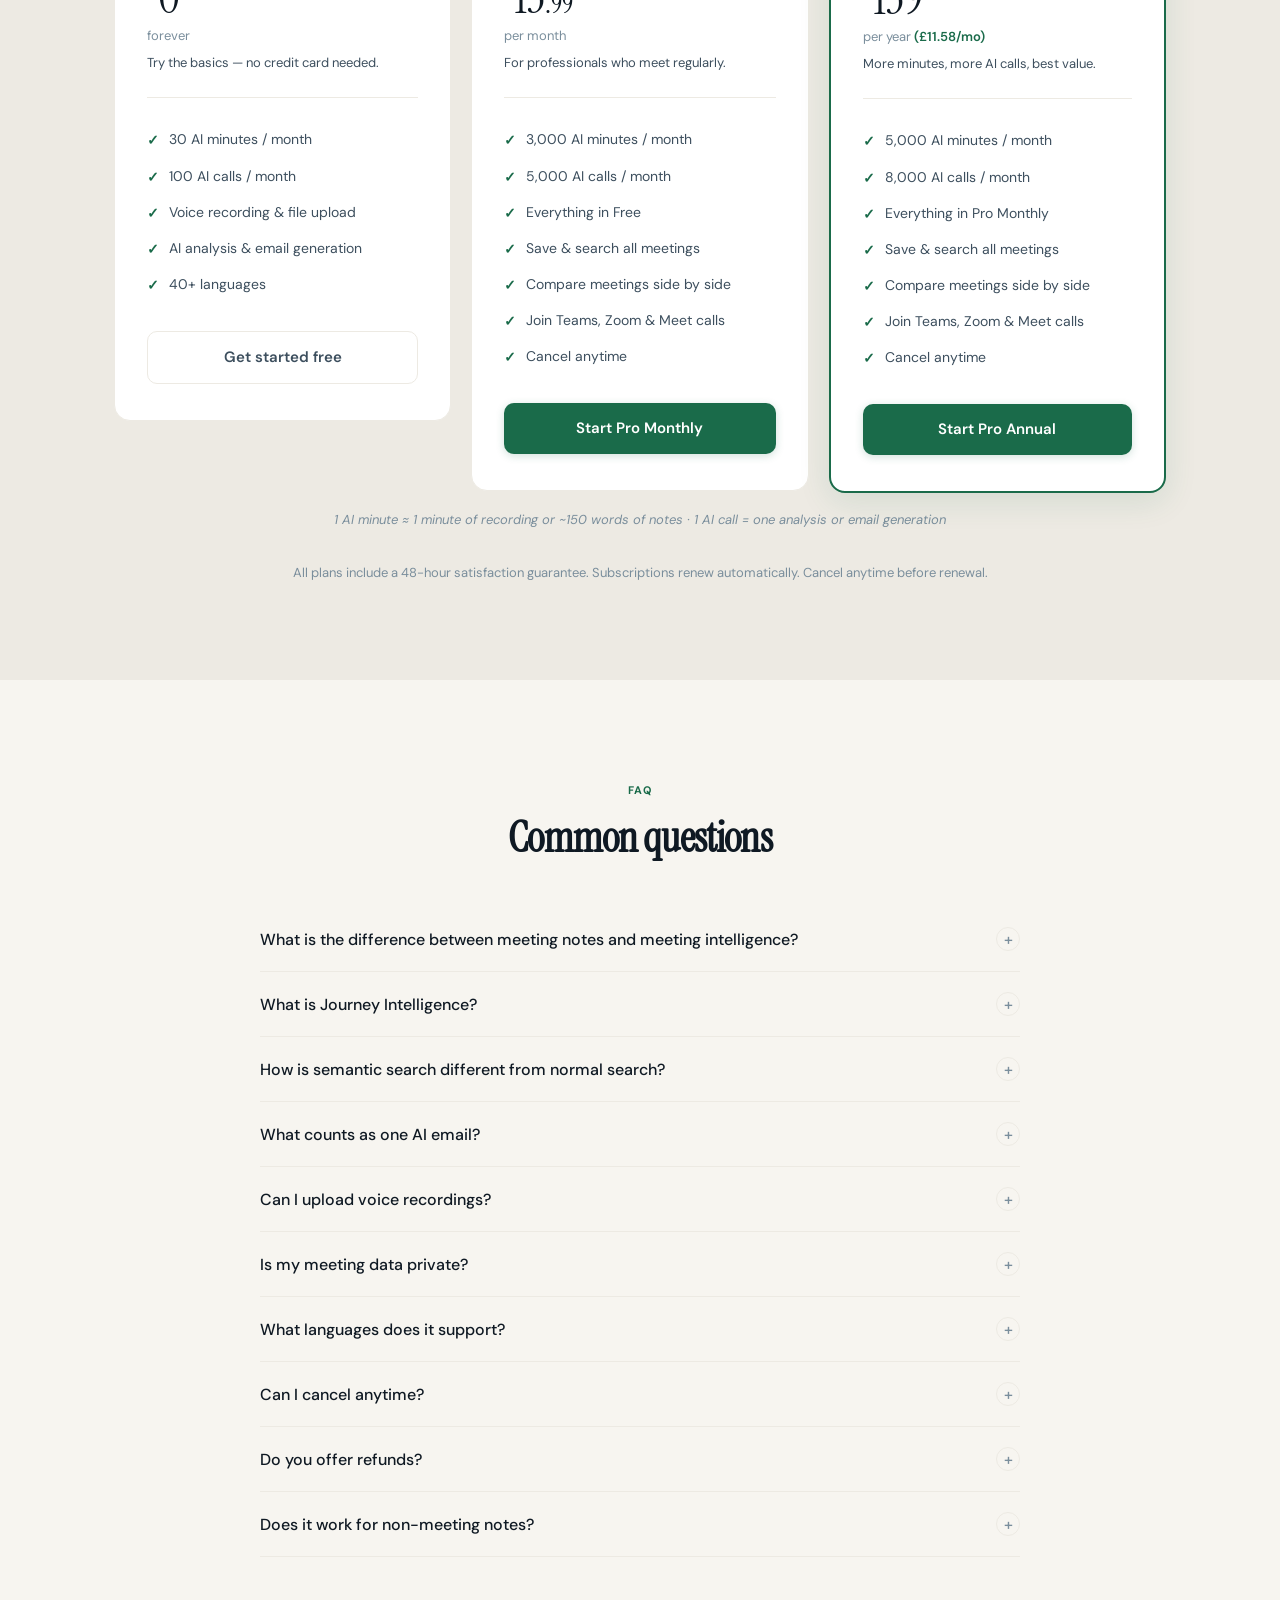
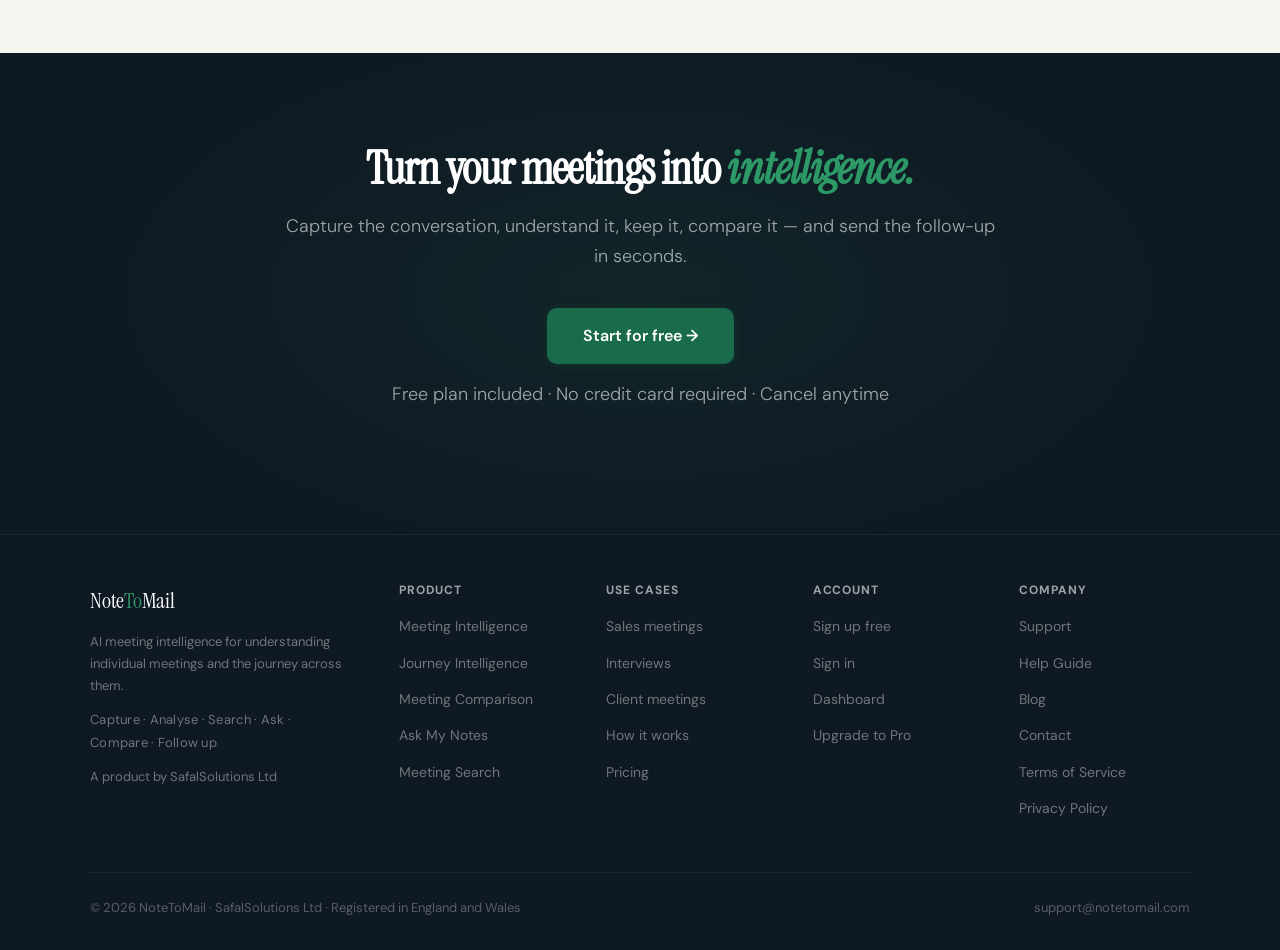
==== commit f20411a9: "Reposition NoteToMail around meeting and journey intelligence" ====
--- a/index.html
+++ b/index.html
@@ -4,10 +4,12 @@
   <meta charset="UTF-8" />
   <meta name="viewport" content="width=device-width, initial-scale=1.0" />
   <meta name="google-site-verification" content="jN5_sM2YT8TlNI9cLQJbFQOp0LBzG-FJ69l03ibrVQM">
-  <meta name="description" content="Record any meeting, lecture or event — NoteToMail transcribes, analyses and generates your follow-up email automatically. Save, search and compare meetings. Free to try.">
-  <meta name="keywords" content="meeting recorder, AI meeting notes, AI email generator, voice recording to email, meeting summary AI, save meetings, search meetings, Teams recording, Zoom recording, UK GDPR">
-  <title>NoteToMail — Record Any Meeting or Event, Get Your Notes & Email Automatically</title>
-    <!---linkedln-->
+  <title>NoteToMail | AI Meeting Intelligence &amp; Journey Intelligence</title>
+  <meta name="description" content="AI meeting intelligence: capture and analyse meetings, search your history, ask questions, compare related meetings and turn insights into professional follow-ups.">
+  <meta name="keywords" content="AI meeting intelligence, meeting intelligence platform, AI meeting analysis, meeting journey, journey intelligence, meeting comparison, semantic meeting search, ask questions about meetings, conversation intelligence, AI meeting notes, follow-up email generator">
+  <link rel="canonical" href="https://notetomail.com/">
+
+  <!---linkedln-->
   <script type="text/javascript">
   _linkedin_partner_id = "8895330";
   window._linkedin_data_partner_ids = window._linkedin_data_partner_ids || [];
@@ -25,12 +27,11 @@
   <noscript>
   <img height="1" width="1" style="display:none;" alt="" src="https://px.ads.linkedin.com/collect/?pid=8895330&fmt=gif" />
   </noscript>
-  
 
   <!-- Open Graph -->
-  <meta property="og:title" content="NoteToMail — Record Any Meeting, Get Your Notes & Email Automatically">
-  <meta property="og:description" content="Record meetings, events and lectures — or join Teams, Zoom and Google Meet. NoteToMail transcribes, analyses, saves and generates your professional follow-up email automatically. Free to try.">
-  <meta property="og:url" content="https://notetomail.com">
+  <meta property="og:title" content="NoteToMail | AI Meeting Intelligence &amp; Journey Intelligence">
+  <meta property="og:description" content="AI meeting intelligence: capture and analyse meetings, search your history, ask questions, compare related meetings and turn insights into professional follow-ups.">
+  <meta property="og:url" content="https://notetomail.com/">
   <meta property="og:site_name" content="NoteToMail">
   <meta property="og:type" content="website">
   <meta property="og:image" content="https://notetomail.com/og-image.png">
@@ -39,173 +40,86 @@
 
   <!-- Twitter -->
   <meta name="twitter:card" content="summary_large_image">
-  <meta name="twitter:title" content="NoteToMail — Record Any Meeting, Get Your Notes & Email Automatically">
-  <meta name="twitter:description" content="Record meetings, events and lectures — or join Teams, Zoom and Google Meet. NoteToMail transcribes, analyses, saves and generates your professional follow-up email automatically. Free to try.">
-  
+  <meta name="twitter:title" content="NoteToMail | AI Meeting Intelligence &amp; Journey Intelligence">
+  <meta name="twitter:description" content="AI meeting intelligence: capture and analyse meetings, search your history, ask questions, compare related meetings and turn insights into professional follow-ups.">
+  <meta name="twitter:image" content="https://notetomail.com/og-image.png">
+
   <link rel="preconnect" href="https://fonts.googleapis.com" />
   <link rel="preconnect" href="https://fonts.gstatic.com" crossorigin />
   <link href="https://fonts.googleapis.com/css2?family=Instrument+Serif:ital@0;1&family=DM+Sans:opsz,wght@9..40,300;9..40,400;9..40,500;9..40,600&display=swap" rel="stylesheet" />
+  <link rel="stylesheet" href="/assets/site.css" />
+
+  <script type="application/ld+json">
+  {
+    "@context": "https://schema.org",
+    "@graph": [
+      {
+        "@type": "Organization",
+        "@id": "https://notetomail.com/#organization",
+        "name": "NoteToMail",
+        "url": "https://notetomail.com",
+        "logo": "https://notetomail.com/og-image.png",
+        "email": "support@notetomail.com",
+        "parentOrganization": {
+          "@type": "Organization",
+          "name": "SafalSolutions Ltd",
+          "url": "https://www.safalsolutions.co.uk"
+        }
+      },
+      {
+        "@type": "WebSite",
+        "@id": "https://notetomail.com/#website",
+        "name": "NoteToMail",
+        "url": "https://notetomail.com",
+        "inLanguage": "en-GB",
+        "description": "AI meeting intelligence for understanding individual meetings and the journey across them.",
+        "publisher": { "@id": "https://notetomail.com/#organization" }
+      },
+      {
+        "@type": "SoftwareApplication",
+        "@id": "https://notetomail.com/#app",
+        "name": "NoteToMail",
+        "url": "https://notetomail.com",
+        "applicationCategory": "BusinessApplication",
+        "operatingSystem": "Web browser",
+        "description": "AI meeting intelligence. Record or upload meetings, get summaries, decisions, action items and risks, search and question your meeting history, compare related meetings and generate professional follow-up emails.",
+        "image": "https://notetomail.com/og-image.png",
+        "publisher": { "@id": "https://notetomail.com/#organization" },
+        "featureList": [
+          "Meeting recording and file upload",
+          "Automatic transcription",
+          "AI meeting analysis with summary, decisions, action items and risks",
+          "Saved meeting history",
+          "Keyword and semantic meeting search",
+          "Ask My Notes natural-language questions",
+          "Meeting comparison across related meetings",
+          "Professional follow-up email generation",
+          "Input in 40+ languages"
+        ],
+        "offers": [
+          { "@type": "Offer", "name": "Free", "price": "0", "priceCurrency": "GBP", "url": "https://notetomail.com/#pricing" },
+          { "@type": "Offer", "name": "Pro Monthly", "price": "13.99", "priceCurrency": "GBP", "url": "https://notetomail.com/#pricing" },
+          { "@type": "Offer", "name": "Pro Annual", "price": "139", "priceCurrency": "GBP", "url": "https://notetomail.com/#pricing" }
+        ]
+      }
+    ]
+  }
+  </script>
+
   <style>
-    :root {
-      --ink:        #0f1923;
-      --ink-soft:   #3d4f5e;
-      --ink-muted:  #7a8e9c;
-      --paper:      #f7f5f0;
-      --paper-warm: #edeae3;
-      --accent:     #1a6b4a;
-      --accent-lt:  #e8f5ee;
-      --accent-mid: #2d9966;
-      --gold:       #c8902a;
-      --gold-lt:    #fdf3e3;
-      --white:      #ffffff;
-      --shadow-sm:  0 1px 3px rgba(15,25,35,0.08);
-      --shadow-md:  0 4px 16px rgba(15,25,35,0.10);
-      --shadow-lg:  0 12px 40px rgba(15,25,35,0.14);
-      --r:          10px;
-    }
-
-    *, *::before, *::after { box-sizing: border-box; margin: 0; padding: 0; }
-
-    html { scroll-behavior: smooth; }
-
-    body {
-      font-family: 'DM Sans', sans-serif;
-      background: var(--paper);
-      color: var(--ink);
-      font-size: 16px;
-      line-height: 1.65;
-      overflow-x: hidden;
-    }
-
-    /* ── Typography ── */
-    .serif { font-family: 'Instrument Serif', serif; }
-
-    h1, h2, h3 { line-height: 1.2; letter-spacing: -0.02em; }
-
-    /* ── Layout ── */
-    .container { max-width: 1100px; margin: 0 auto; padding: 0 24px; }
-    .section    { padding: 96px 0; }
-    .section-sm { padding: 64px 0; }
-
-    /* ── Nav ── */
-    nav {
-      position: sticky; top: 0; z-index: 100;
-      background: rgba(247,245,240,0.92);
-      backdrop-filter: blur(12px);
-      border-bottom: 1px solid var(--paper-warm);
-      padding: 0 24px;
-    }
-    .nav-inner {
-      max-width: 1100px; margin: 0 auto;
-      display: flex; align-items: center; justify-content: space-between;
-      height: 64px;
-    }
-    .nav-logo {
-      font-family: 'Instrument Serif', serif;
-      font-size: 22px; color: var(--ink);
-      text-decoration: none; letter-spacing: -0.01em;
-    }
-    .nav-logo span { color: var(--accent); }
-    .nav-links {
-      display: flex; gap: 32px; list-style: none;
-    }
-    .nav-links a {
-      text-decoration: none; color: var(--ink-soft);
-      font-size: 14px; font-weight: 500;
-      transition: color 0.2s;
-    }
-    .nav-links a:hover { color: var(--accent); }
-    .nav-cta { display: flex; gap: 12px; align-items: center; }
-    .btn-ghost {
-      font-size: 14px; font-weight: 500;
-      color: var(--ink-soft); text-decoration: none;
-      padding: 8px 16px; border-radius: 8px;
-      transition: background 0.2s, color 0.2s;
-    }
-    .btn-ghost:hover { background: var(--paper-warm); color: var(--ink); }
-    .btn-primary {
-      background: var(--accent);
-      color: var(--white);
-      font-size: 14px; font-weight: 600;
-      text-decoration: none;
-      padding: 10px 22px; border-radius: 8px;
-      transition: background 0.2s, transform 0.15s, box-shadow 0.2s;
-      box-shadow: 0 2px 8px rgba(26,107,74,0.25);
-    }
-    .btn-primary:hover {
-      background: var(--accent-mid);
-      transform: translateY(-1px);
-      box-shadow: 0 4px 16px rgba(26,107,74,0.3);
-    }
-    .btn-primary-lg {
-      font-size: 16px; padding: 14px 32px; border-radius: 10px;
-    }
-    .btn-outline {
-      border: 1.5px solid var(--accent);
-      color: var(--accent);
-      font-size: 14px; font-weight: 600;
-      text-decoration: none;
-      padding: 10px 22px; border-radius: 8px;
-      transition: background 0.2s, color 0.2s;
-    }
-    .btn-outline:hover { background: var(--accent-lt); }
-
-    /* Hamburger */
-    .hamburger {
-      display: none; flex-direction: column; gap: 5px;
-      cursor: pointer; padding: 4px; background: none; border: none;
-    }
-    .hamburger span {
-      display: block; width: 22px; height: 2px;
-      background: var(--ink); border-radius: 2px;
-      transition: transform 0.3s, opacity 0.3s;
-    }
-    .mobile-menu {
-      display: none;
-      position: fixed; inset: 0; top: 64px;
-      background: var(--paper);
-      padding: 24px; z-index: 99;
-      flex-direction: column; gap: 16px;
-    }
-    .mobile-menu.open { display: flex; }
-    .mobile-menu a {
-      text-decoration: none; color: var(--ink);
-      font-size: 18px; font-weight: 500;
-      padding: 12px 0;
-      border-bottom: 1px solid var(--paper-warm);
-    }
-
-    @media (max-width: 768px) {
-      .nav-links, .nav-cta { display: none; }
-      .hamburger { display: flex; }
-    }
-
-    /* ── Hero ── */
-    .hero {
-      padding: 80px 0 72px;
-      position: relative; overflow: hidden;
-    }
+    /* ── Homepage-only styles (shared system lives in /assets/site.css) ── */
+
+    /* Hero */
+    .hero { padding: 76px 0 68px; position: relative; overflow: hidden; }
     .hero::before {
-      content: '';
-      position: absolute; inset: 0;
+      content: ''; position: absolute; inset: 0;
       background:
         radial-gradient(ellipse 60% 50% at 70% 50%, rgba(26,107,74,0.06) 0%, transparent 70%),
         radial-gradient(ellipse 40% 60% at 20% 80%, rgba(200,144,42,0.05) 0%, transparent 60%);
       pointer-events: none;
     }
-    .hero-inner {
-      display: grid; grid-template-columns: 1fr 1fr;
-      gap: 64px; align-items: center;
-    }
-    .hero-badge {
-      display: inline-flex; align-items: center; gap: 8px;
-      background: var(--accent-lt); color: var(--accent);
-      font-size: 12px; font-weight: 600; letter-spacing: 0.04em;
-      text-transform: uppercase;
-      padding: 6px 14px; border-radius: 100px;
-      margin-bottom: 24px;
-      border: 1px solid rgba(26,107,74,0.15);
-    }
+    .hero .container { position: relative; }
+    .hero-inner { display: grid; grid-template-columns: 1.05fr 1fr; gap: 56px; align-items: center; }
     .hero-badge::before {
       content: ''; width: 7px; height: 7px;
       background: var(--accent); border-radius: 50%;
@@ -220,79 +134,61 @@
       font-size: clamp(38px, 5vw, 58px);
       color: var(--ink); margin-bottom: 20px;
     }
-    .hero h1 em {
-      font-style: italic; color: var(--accent);
-    }
+    .hero h1 em { font-style: italic; color: var(--accent); }
     .hero-sub {
       font-size: 18px; color: var(--ink-soft);
-      line-height: 1.7; margin-bottom: 36px;
-      font-weight: 300;
-    }
-    .hero-actions { display: flex; gap: 12px; flex-wrap: wrap; }
-    .hero-note {
-      margin-top: 16px;
-      font-size: 13px; color: var(--ink-muted);
-    }
-    .hero-note strong { color: var(--accent); }
+      line-height: 1.7; margin-bottom: 14px; font-weight: 300;
+    }
+    .hero-sub-alt {
+      font-size: 16px; color: var(--ink-muted);
+      line-height: 1.7; margin-bottom: 32px; font-weight: 300;
+    }
+    .hero-sub-alt strong { color: var(--ink-soft); font-weight: 500; }
 
     /* App preview card */
-    .hero-visual {
-      position: relative;
-    }
+    .hero-visual { position: relative; }
     .app-card {
-      background: var(--white);
-      border-radius: 16px;
-      box-shadow: var(--shadow-lg);
-      overflow: hidden;
+      background: var(--white); border-radius: 16px;
+      box-shadow: var(--shadow-lg); overflow: hidden;
       border: 1px solid rgba(15,25,35,0.06);
     }
     .app-card-header {
-      background: var(--ink);
-      padding: 12px 16px;
+      background: var(--ink); padding: 12px 16px;
       display: flex; align-items: center; gap: 8px;
     }
     .dot { width: 10px; height: 10px; border-radius: 50%; }
-    .dot-r { background: #ff5f57; }
-    .dot-y { background: #ffbd2e; }
-    .dot-g { background: #28ca41; }
+    .dot-r { background: #ff5f57; } .dot-y { background: #ffbd2e; } .dot-g { background: #28ca41; }
     .app-card-header span {
-      margin-left: auto;
-      font-size: 11px; color: rgba(255,255,255,0.4);
-      font-family: monospace;
+      margin-left: auto; font-size: 11px;
+      color: rgba(255,255,255,0.4); font-family: monospace;
     }
     .app-card-body { padding: 20px; }
     .app-label {
       font-size: 10px; font-weight: 700; letter-spacing: 0.08em;
-      text-transform: uppercase; color: var(--ink-muted);
-      margin-bottom: 8px;
+      text-transform: uppercase; color: var(--ink-muted); margin-bottom: 8px;
     }
     .app-note-box {
-      background: var(--paper);
-      border: 1px solid var(--paper-warm);
-      border-radius: 8px;
-      padding: 12px 14px;
-      font-size: 13px; color: var(--ink-soft);
-      line-height: 1.6; margin-bottom: 12px;
-    }
-    .app-arrow {
-      text-align: center; font-size: 18px;
-      color: var(--accent); margin: 8px 0;
-    }
+      background: var(--paper); border: 1px solid var(--paper-warm);
+      border-radius: 8px; padding: 12px 14px;
+      font-size: 13px; color: var(--ink-soft); line-height: 1.6;
+    }
+    .app-chips { display: flex; flex-wrap: wrap; gap: 6px; margin-top: 10px; }
+    .app-chip {
+      font-size: 11px; font-weight: 600;
+      background: var(--accent-lt); color: var(--accent);
+      border: 1px solid rgba(26,107,74,0.15);
+      border-radius: 100px; padding: 3px 10px;
+    }
+    .app-arrow { text-align: center; font-size: 12px; color: var(--accent); margin: 12px 0 10px; font-weight: 600; letter-spacing: 0.03em; }
     .app-email-box {
-      background: var(--accent-lt);
-      border: 1px solid rgba(26,107,74,0.15);
-      border-radius: 8px;
-      padding: 12px 14px;
-      font-size: 13px; color: var(--ink);
-      line-height: 1.6;
+      background: var(--accent-lt); border: 1px solid rgba(26,107,74,0.15);
+      border-radius: 8px; padding: 12px 14px;
+      font-size: 13px; color: var(--ink); line-height: 1.6;
     }
     .app-email-box strong { color: var(--accent); display: block; margin-bottom: 4px; }
-
     .floating-tag {
-      position: absolute;
-      background: var(--white);
-      border-radius: 10px;
-      padding: 10px 14px;
+      position: absolute; background: var(--white);
+      border-radius: 10px; padding: 10px 14px;
       box-shadow: var(--shadow-md);
       font-size: 12px; font-weight: 600;
       display: flex; align-items: center; gap: 6px;
@@ -304,14 +200,14 @@
       50% { transform: translateY(-6px); }
     }
     .tag-1 { top: -16px; right: -16px; animation-delay: 0s; }
-    .tag-2 { bottom: 24px; left: -20px; animation-delay: 1.5s; }
+    .tag-2 { bottom: -14px; left: -18px; animation-delay: 1.5s; }
 
     @media (max-width: 900px) {
       .hero-inner { grid-template-columns: 1fr; }
       .hero-visual { display: none; }
     }
 
-    /* ── Trust bar ── */
+    /* Trust bar */
     .trust-bar {
       background: var(--white);
       border-top: 1px solid var(--paper-warm);
@@ -320,9 +216,8 @@
     }
     .trust-inner {
       max-width: 1100px; margin: 0 auto;
-      display: flex; align-items: center;
-      justify-content: center; gap: 40px;
-      flex-wrap: wrap;
+      display: flex; align-items: center; justify-content: center;
+      gap: 40px; flex-wrap: wrap;
     }
     .trust-item {
       display: flex; align-items: center; gap: 8px;
@@ -330,43 +225,39 @@
     }
     .trust-item span { font-size: 16px; }
 
-    /* ── How it works ── */
-    .steps-grid {
+    /* Product story steps */
+    .story-grid {
       display: grid; grid-template-columns: repeat(3, 1fr);
-      gap: 32px; margin-top: 56px;
-    }
-    .step-card {
-      background: var(--white);
-      border-radius: var(--r);
-      padding: 32px;
-      border: 1px solid var(--paper-warm);
-      position: relative;
+      gap: 24px; margin-top: 56px;
+    }
+    .story-card {
+      background: var(--white); border-radius: var(--r);
+      padding: 30px 28px; border: 1px solid var(--paper-warm);
       transition: box-shadow 0.2s, transform 0.2s;
-    }
-    .step-card:hover {
-      box-shadow: var(--shadow-md);
-      transform: translateY(-2px);
-    }
-    .step-num {
-      font-family: 'Instrument Serif', serif;
-      font-size: 48px; color: var(--paper-warm);
-      line-height: 1; margin-bottom: 16px;
-      font-style: italic;
-    }
-    .step-icon {
+      display: flex; flex-direction: column;
+    }
+    .story-card:hover { box-shadow: var(--shadow-md); transform: translateY(-2px); }
+    .story-num {
+      font-family: 'Instrument Serif', serif; font-style: italic;
+      font-size: 40px; color: var(--paper-warm); line-height: 1; margin-bottom: 12px;
+    }
+    .story-icon {
       width: 44px; height: 44px; border-radius: 10px;
       background: var(--accent-lt);
       display: flex; align-items: center; justify-content: center;
       font-size: 20px; margin-bottom: 16px;
     }
-    .step-card h3 { font-size: 18px; margin-bottom: 10px; }
-    .step-card p { font-size: 14px; color: var(--ink-soft); line-height: 1.7; }
-
-    @media (max-width: 768px) {
-      .steps-grid { grid-template-columns: 1fr; }
-    }
-
-    /* ── Features ── */
+    .story-card h3 { font-size: 18px; margin-bottom: 10px; }
+    .story-card p { font-size: 14.5px; color: var(--ink-soft); line-height: 1.7; }
+    .story-card .card-link {
+      margin-top: auto; padding-top: 14px;
+      font-size: 14px; font-weight: 600; color: var(--accent); text-decoration: none;
+    }
+    .story-card .card-link:hover { text-decoration: underline; }
+    @media (max-width: 900px) { .story-grid { grid-template-columns: repeat(2, 1fr); } }
+    @media (max-width: 620px) { .story-grid { grid-template-columns: 1fr; } }
+
+    /* Features grid (dark) */
     .features-bg { background: var(--ink); }
     .features-grid {
       display: grid; grid-template-columns: repeat(3, 1fr);
@@ -375,110 +266,55 @@
       border-radius: 16px; overflow: hidden;
     }
     .feat-card {
-      padding: 36px 32px;
-      background: rgba(255,255,255,0.03);
+      padding: 34px 30px; background: rgba(255,255,255,0.03);
       border-right: 1px solid rgba(255,255,255,0.06);
       border-bottom: 1px solid rgba(255,255,255,0.06);
       transition: background 0.2s;
     }
     .feat-card:hover { background: rgba(255,255,255,0.06); }
-    .feat-icon {
-      font-size: 28px; margin-bottom: 16px; display: block;
-    }
-    .feat-card h3 {
-      font-size: 16px; color: var(--white);
-      margin-bottom: 10px; font-weight: 600;
-    }
+    .feat-icon { font-size: 26px; margin-bottom: 14px; display: block; }
+    .feat-card h3 { font-size: 16px; color: var(--white); margin-bottom: 10px; font-weight: 600; }
     .feat-card p { font-size: 14px; color: rgba(255,255,255,0.5); line-height: 1.7; }
-    .pro-badge {
-      display: inline-block;
-      font-size: 9px;
-      font-weight: 700;
-      background: var(--accent);
-      color: white;
-      padding: 2px 7px;
-      border-radius: 20px;
-      letter-spacing: 1px;
-      text-transform: uppercase;
-      vertical-align: middle;
-      margin-left: 6px;
-      font-family: 'DM Sans', sans-serif;
-    }
-    .features-bg .section-label { color: rgba(255,255,255,0.4); }
-    .features-bg h2 { color: var(--white); }
-
-    @media (max-width: 900px) {
-      .features-grid { grid-template-columns: repeat(2, 1fr); }
-    }
-    @media (max-width: 600px) {
-      .features-grid { grid-template-columns: 1fr; }
-    }
-
-    /* ── Section labels ── */
-    .section-label {
-      display: inline-block;
-      font-size: 11px; font-weight: 700; letter-spacing: 0.1em;
-      text-transform: uppercase; color: var(--accent);
-      margin-bottom: 14px;
-    }
-    .section-title {
-      font-family: 'Instrument Serif', serif;
-      font-size: clamp(28px, 4vw, 42px);
-      color: var(--ink); margin-bottom: 16px;
-    }
-    .section-sub {
-      font-size: 17px; color: var(--ink-soft);
-      max-width: 520px; line-height: 1.7;
-      font-weight: 300;
-    }
-    .text-center { text-align: center; }
-    .text-center .section-sub { margin: 0 auto; }
-
-    /* ── Demo ── */
+    .feat-card a { color: var(--accent-mid); text-decoration: none; }
+    .feat-card a:hover { text-decoration: underline; }
+    @media (max-width: 900px) { .features-grid { grid-template-columns: repeat(2, 1fr); } }
+    @media (max-width: 600px) { .features-grid { grid-template-columns: 1fr; } }
+
+    /* Demo */
     .demo-grid {
       display: grid; grid-template-columns: 1fr auto 1fr;
       gap: 24px; align-items: center; margin-top: 56px;
     }
     .demo-card {
-      background: var(--white);
-      border-radius: var(--r);
-      padding: 28px;
-      border: 1px solid var(--paper-warm);
+      background: var(--white); border-radius: var(--r);
+      padding: 28px; border: 1px solid var(--paper-warm);
       box-shadow: var(--shadow-sm);
     }
     .demo-card-label {
       font-size: 11px; font-weight: 700; letter-spacing: 0.08em;
       text-transform: uppercase; padding: 4px 10px;
-      border-radius: 6px; display: inline-block;
-      margin-bottom: 16px;
+      border-radius: 6px; display: inline-block; margin-bottom: 16px;
     }
     .label-input { background: var(--paper-warm); color: var(--ink-soft); }
     .label-output { background: var(--accent-lt); color: var(--accent); }
     .demo-text { font-size: 14px; color: var(--ink-soft); line-height: 1.8; }
     .demo-text strong { color: var(--ink); }
-    .demo-arrow {
-      font-size: 28px; color: var(--accent);
-      font-weight: 300;
-    }
-
+    .demo-arrow { font-size: 28px; color: var(--accent); font-weight: 300; }
     @media (max-width: 700px) {
       .demo-grid { grid-template-columns: 1fr; }
       .demo-arrow { text-align: center; }
     }
 
-    /* ── Pricing ── */
+    /* Pricing */
     .pricing-bg { background: var(--paper-warm); }
     .pricing-grid {
       display: grid; grid-template-columns: repeat(3, 1fr);
       gap: 20px; margin-top: 56px; align-items: start;
     }
     .price-card {
-      background: var(--white);
-      border-radius: 16px;
-      padding: 36px 32px;
-      border: 1px solid var(--paper-warm);
-      position: relative;
-      transition: box-shadow 0.2s;
+      background: var(--white); border-radius: 16px;
+      padding: 36px 32px; border: 1px solid var(--paper-warm);
+      position: relative; transition: box-shadow 0.2s;
     }
     .price-card:hover { box-shadow: var(--shadow-md); }
     .price-card.featured {
@@ -495,35 +331,28 @@
     .price-name { font-size: 14px; font-weight: 600; color: var(--ink-muted); margin-bottom: 8px; }
     .price-amount {
       font-family: 'Instrument Serif', serif;
-      font-size: 48px; color: var(--ink);
-      line-height: 1; margin-bottom: 4px;
+      font-size: 48px; color: var(--ink); line-height: 1; margin-bottom: 4px;
     }
     .price-amount sup { font-size: 22px; vertical-align: top; margin-top: 8px; }
     .price-period { font-size: 13px; color: var(--ink-muted); margin-bottom: 6px; }
     .price-desc { font-size: 13px; color: var(--ink-soft); margin-bottom: 24px; }
     .price-divider { height: 1px; background: var(--paper-warm); margin: 24px 0; }
-    .price-features { list-style: none; space: 0; }
+    .price-features { list-style: none; }
     .price-features li {
       display: flex; align-items: flex-start; gap: 10px;
-      font-size: 14px; color: var(--ink-soft);
-      padding: 6px 0;
+      font-size: 14px; color: var(--ink-soft); padding: 6px 0;
     }
     .price-features li::before {
-      content: '✓'; color: var(--accent);
+      content: '\2713'; color: var(--accent);
       font-weight: 700; flex-shrink: 0; margin-top: 1px;
     }
     .price-cta {
-      display: block; width: 100%;
-      text-align: center; text-decoration: none;
+      display: block; width: 100%; text-align: center; text-decoration: none;
       padding: 13px; border-radius: 10px;
-      font-weight: 600; font-size: 15px;
-      margin-top: 28px;
+      font-weight: 600; font-size: 15px; margin-top: 28px;
       transition: all 0.2s;
     }
-    .price-cta-outline {
-      border: 1.5px solid var(--paper-warm);
-      color: var(--ink-soft);
-    }
+    .price-cta-outline { border: 1.5px solid var(--paper-warm); color: var(--ink-soft); }
     .price-cta-outline:hover { border-color: var(--accent); color: var(--accent); }
     .price-cta-filled {
       background: var(--accent); color: var(--white);
@@ -533,171 +362,71 @@
       background: var(--accent-mid);
       box-shadow: 0 4px 16px rgba(26,107,74,0.3);
     }
-
     @media (max-width: 900px) {
       .pricing-grid { grid-template-columns: 1fr; max-width: 400px; margin-left: auto; margin-right: auto; }
     }
-
-    /* ── FAQ ── */
-    .faq-list { max-width: 720px; margin: 56px auto 0; }
-    .faq-item {
-      border-bottom: 1px solid var(--paper-warm);
-    }
-    .faq-q {
-      width: 100%; background: none; border: none;
-      display: flex; justify-content: space-between; align-items: center;
-      padding: 20px 0; cursor: pointer;
-      font-family: 'DM Sans', sans-serif;
-      font-size: 16px; font-weight: 500; color: var(--ink);
-      text-align: left; gap: 16px;
-    }
-    .faq-q:hover { color: var(--accent); }
-    .faq-icon {
-      width: 24px; height: 24px; border-radius: 50%;
-      border: 1.5px solid var(--paper-warm);
-      display: flex; align-items: center; justify-content: center;
-      font-size: 16px; flex-shrink: 0; color: var(--ink-muted);
-      transition: transform 0.3s, background 0.2s;
-    }
-    .faq-item.open .faq-icon {
-      transform: rotate(45deg);
-      background: var(--accent-lt); border-color: var(--accent);
-      color: var(--accent);
-    }
-    .faq-a {
-      max-height: 0; overflow: hidden;
-      transition: max-height 0.35s ease, padding 0.2s;
-    }
-    .faq-a-inner {
-      padding-bottom: 20px;
-      font-size: 15px; color: var(--ink-soft); line-height: 1.75;
-    }
-    .faq-item.open .faq-a { max-height: 300px; }
-
-    /* ── CTA section ── */
-    .cta-section {
-      background: var(--ink);
-      padding: 96px 0; text-align: center;
-      position: relative; overflow: hidden;
-    }
-    .cta-section::before {
-      content: '';
-      position: absolute; inset: 0;
-      background: radial-gradient(ellipse 60% 80% at 50% 50%, rgba(26,107,74,0.15) 0%, transparent 70%);
-      pointer-events: none;
-    }
-    .cta-section h2 {
-      font-family: 'Instrument Serif', serif;
-      font-size: clamp(32px, 5vw, 52px);
-      color: var(--white); margin-bottom: 16px;
-    }
-    .cta-section h2 em { font-style: italic; color: var(--accent-mid); }
-    .cta-section p {
-      font-size: 18px; color: rgba(255,255,255,0.6);
-      margin-bottom: 40px; font-weight: 300;
-    }
-    .cta-section .btn-primary {
-      font-size: 16px; padding: 15px 36px; border-radius: 10px;
-    }
-    .cta-note { margin-top: 16px; font-size: 13px; color: rgba(255,255,255,0.35); }
-
-    /* ── Footer ── */
-    footer {
-      background: var(--ink);
-      border-top: 1px solid rgba(255,255,255,0.06);
-      padding: 48px 24px 32px;
-      color: rgba(255,255,255,0.5);
-    }
-    .footer-inner {
-      max-width: 1100px; margin: 0 auto;
-      display: grid; grid-template-columns: 2fr 1fr 1fr 1fr;
-      gap: 48px;
-    }
-    .footer-brand .nav-logo { color: var(--white); }
-    .footer-brand p {
-      margin-top: 12px; font-size: 13px;
-      color: rgba(255,255,255,0.4); line-height: 1.7;
-      max-width: 240px;
-    }
-    .footer-col h4 {
-      font-size: 12px; font-weight: 700;
-      letter-spacing: 0.08em; text-transform: uppercase;
-      color: rgba(255,255,255,0.6); margin-bottom: 16px;
-    }
-    .footer-col ul { list-style: none; }
-    .footer-col li { margin-bottom: 10px; }
-    .footer-col a {
-      text-decoration: none; font-size: 14px;
-      color: rgba(255,255,255,0.4);
-      transition: color 0.2s;
-    }
-    .footer-col a:hover { color: var(--white); }
-    .footer-bottom {
-      max-width: 1100px; margin: 40px auto 0;
-      padding-top: 24px; border-top: 1px solid rgba(255,255,255,0.06);
-      display: flex; justify-content: space-between; align-items: center;
-      flex-wrap: wrap; gap: 12px;
-      font-size: 13px; color: rgba(255,255,255,0.3);
-    }
-
-    @media (max-width: 900px) {
-      .footer-inner { grid-template-columns: 1fr 1fr; }
-    }
-    @media (max-width: 600px) {
-      .footer-inner { grid-template-columns: 1fr; }
-      .footer-bottom { flex-direction: column; text-align: center; }
-    }
-
-    /* ── Animations ── */
-    .fade-up {
-      opacity: 0; transform: translateY(24px);
-      transition: opacity 0.6s ease, transform 0.6s ease;
-    }
-    .fade-up.visible { opacity: 1; transform: translateY(0); }
-    .fade-up-d1 { transition-delay: 0.1s; }
-    .fade-up-d2 { transition-delay: 0.2s; }
-    .fade-up-d3 { transition-delay: 0.3s; }
   </style>
-
 </head>
 <body>
-
-<!-- ══════════════════════════════════════════════
-     NAV
-══════════════════════════════════════════════ -->
-<nav>
+<a class="skip-link" href="#main">Skip to content</a>
+
+<nav class="site-nav">
   <div class="nav-inner">
-    <a href="index.html" class="nav-logo">Note<span>To</span>Mail</a>
+    <a href="/" class="nav-logo">Note<span>To</span>Mail</a>
     <ul class="nav-links">
-      <li><a href="#how-it-works">How it works</a></li>
-      <li><a href="#features">Features</a></li>
-      <li><a href="#pricing">Pricing</a></li>
-      <li><a href="#faq">FAQ</a></li>
-      <li><a href="blog/blog-index.html">Blog</a></li>
-      <li><a href="support.html">Support</a></li>
-      <li><a href="help-guide.html" >Help Guide</a></li>
+      <li class="nav-item-dd" data-open="false">
+        <button class="nav-trigger" type="button" aria-expanded="false" aria-haspopup="true">Product <span class="caret" aria-hidden="true"></span></button>
+        <ul class="nav-menu">
+            <li><a href="/meeting-intelligence">Meeting Intelligence<small>Turn conversations into structured insight</small></a></li>
+            <li><a href="/journey-intelligence">Journey Intelligence<small>Compare related meetings across a Journey</small></a></li>
+            <li><a href="/meeting-comparison">Meeting Comparison<small>Compare related meetings side by side</small></a></li>
+            <li><a href="/ask-my-notes">Ask My Notes<small>Ask questions about your meeting content</small></a></li>
+            <li><a href="/meeting-search">Meeting Search<small>Keyword and semantic search across your history</small></a></li>
+        </ul>
+      </li>
+      <li class="nav-item-dd" data-open="false">
+        <button class="nav-trigger" type="button" aria-expanded="false" aria-haspopup="true">Use cases <span class="caret" aria-hidden="true"></span></button>
+        <ul class="nav-menu">
+            <li><a href="/sales-meeting-intelligence">Sales meetings<small>Requirements, objections and commitments</small></a></li>
+            <li><a href="/interview-meeting-analysis">Interviews<small>Structured review of interview conversations</small></a></li>
+            <li><a href="/journey-intelligence">Client &amp; project meetings<small>Understand a relationship across meetings</small></a></li>
+        </ul>
+      </li>
+      <li><a href="/#how-it-works">How it works</a></li>
+      <li><a href="/#pricing">Pricing</a></li>
+      <li><a href="/blog/blog-index.html">Blog</a></li>
+      <li><a href="/support.html">Support</a></li>
     </ul>
     <div class="nav-cta">
       <a href="https://app.notetomail.com/signin" class="btn-ghost">Sign in</a>
-      <a href="https://app.notetomail.com/signup" class="btn-primary">Start free →</a>
-    </div>
-    <button class="hamburger" onclick="toggleMenu()" aria-label="Menu">
+      <a href="https://app.notetomail.com/signup" class="btn-primary">Start free &rarr;</a>
+    </div>
+    <button class="hamburger" type="button" aria-label="Open menu" aria-expanded="false" aria-controls="mobileMenu">
       <span></span><span></span><span></span>
     </button>
   </div>
 </nav>
 
-<!-- Mobile menu -->
 <div class="mobile-menu" id="mobileMenu">
-  <a href="#how-it-works" onclick="toggleMenu()">How it works</a>
-  <a href="#features" onclick="toggleMenu()">Features</a>
-  <a href="#pricing" onclick="toggleMenu()">Pricing</a>
-  <a href="#faq" onclick="toggleMenu()">FAQ</a>
-  <a href="blog/blog-index.html" onclick="toggleMenu()">Blog</a> 
-  <a href="support.html" onclick="toggleMenu()">Support</a>
-  <a href="https://app.notetomail.com/signin" onclick="toggleMenu()">Sign in</a>
-  <a href="https://app.notetomail.com/signup" class="btn-primary" style="text-align:center;margin-top:8px;" onclick="toggleMenu()">Start free →</a>
+  <span class="mm-label">Product</span>
+  <a href="/meeting-intelligence">Meeting Intelligence</a>
+  <a href="/journey-intelligence">Journey Intelligence</a>
+  <a href="/meeting-comparison">Meeting Comparison</a>
+  <a href="/ask-my-notes">Ask My Notes</a>
+  <a href="/meeting-search">Meeting Search</a>
+  <span class="mm-label">Use cases</span>
+  <a href="/sales-meeting-intelligence">Sales meetings</a>
+  <a href="/interview-meeting-analysis">Interviews</a>
+  <span class="mm-label">More</span>
+  <a href="/#how-it-works">How it works</a>
+  <a href="/#pricing">Pricing</a>
+  <a href="/blog/blog-index.html">Blog</a>
+  <a href="/support.html">Support</a>
+  <a href="/help-guide.html">Help Guide</a>
+  <a href="https://app.notetomail.com/signin">Sign in</a>
+  <a href="https://app.notetomail.com/signup" class="btn-primary" style="text-align:center;margin-top:14px;">Start free &rarr;</a>
 </div>
+<main id="main">
 
 <!-- ══════════════════════════════════════════════
      HERO
@@ -706,15 +435,20 @@
   <div class="container">
     <div class="hero-inner">
       <div>
-        <div class="hero-badge fade-up">AI-powered meeting assistant</div>
+        <div class="hero-badge fade-up">AI Meeting Intelligence</div>
         <h1 class="fade-up fade-up-d1">
-          Record your meeting.<br><em>Get your notes & email.</em>
+          Turn meetings into <em>intelligence.</em>
         </h1>
         <p class="hero-sub fade-up fade-up-d2">
-          NoteToMail records your meetings, events and lectures — or join any Teams, Zoom or Google Meet call. AI transcribes everything, extracts decisions and actions, saves your meetings, and generates a professional follow-up email in seconds.
+          NoteToMail captures and analyses your conversations, uncovers the decisions, actions and risks,
+          lets you search and question your meeting history, compare related meetings and understand how
+          conversations develop over time.
+        </p>
+        <p class="hero-sub-alt fade-up fade-up-d2">
+          <strong>And when the meeting is over</strong>, turn those insights into a professional follow-up in seconds.
         </p>
         <div class="hero-actions fade-up fade-up-d3">
-          <a href="https://app.notetomail.com/signup" class="btn-primary btn-primary-lg">Start for free →</a>
+          <a href="https://app.notetomail.com/signup" class="btn-primary btn-primary-lg">Start for free &rarr;</a>
           <a href="#how-it-works" class="btn-outline btn-primary-lg">See how it works</a>
         </div>
         <p class="hero-note fade-up fade-up-d3">
@@ -731,24 +465,30 @@
             <span>NoteToMail</span>
           </div>
           <div class="app-card-body">
-            <div class="app-label">Your notes</div>
+            <div class="app-label">Meeting intelligence</div>
             <div class="app-note-box">
               Phase 1 delivery confirmed for May.<br>
               Emma to send updated proposal.<br>
               Approval needed before Friday.<br>
               Risk: timeline tight if sign-off delayed.
             </div>
-            <div class="app-arrow">↓ AI analysis + email generation</div>
+            <div class="app-chips">
+              <span class="app-chip">1 decision</span>
+              <span class="app-chip">2 actions</span>
+              <span class="app-chip">1 risk</span>
+              <span class="app-chip">3rd meeting with this client</span>
+            </div>
+            <div class="app-arrow">&darr; Search it, ask it, compare it &mdash; or act on it</div>
             <div class="app-email-box">
-              <strong>Subject: Project Update — Phase 1 Delivery</strong>
+              <strong>Subject: Project Update &mdash; Phase 1 Delivery</strong>
               Hi Emma,<br><br>
               Phase 1 delivery is confirmed for May. Please send the updated proposal ahead of Friday's approval deadline.<br><br>
-              <em style="color:var(--accent-mid)">⚠ Risk noted: timeline is tight if sign-off is delayed.</em>
+              <em style="color:var(--accent-mid)">&#9888; Risk noted: timeline is tight if sign-off is delayed.</em>
             </div>
           </div>
         </div>
-        <div class="floating-tag tag-1">🧠 AI analysis <span style="color:var(--accent)">✓</span></div>
-        <div class="floating-tag tag-2">🌍 40+ languages</div>
+        <div class="floating-tag tag-1">&#128506; Journey view <span style="color:var(--accent)">&#10003;</span></div>
+        <div class="floating-tag tag-2">&#128269; Semantic search</div>
       </div>
     </div>
   </div>
@@ -759,46 +499,117 @@
 ══════════════════════════════════════════════ -->
 <div class="trust-bar">
   <div class="trust-inner">
-    <div class="trust-item"><span>🔒</span> Encrypted & GDPR compliant storage</div>
-    <div class="trust-item"><span>🇬🇧</span> UK GDPR compliant</div>
-    <div class="trust-item"><span>🌍</span> Works in 40+ languages</div>
-    <div class="trust-item"><span>⚡</span> Results in seconds</div>
-    <div class="trust-item"><span>🎙</span> Voice recording included</div>
-    <div class="trust-item"><span>📱</span> Works on any device — no app download needed</div>
+    <div class="trust-item"><span>&#128274;</span> Encrypted &amp; GDPR compliant storage</div>
+    <div class="trust-item"><span>&#127468;&#127463;</span> UK GDPR compliant</div>
+    <div class="trust-item"><span>&#127758;</span> Works in 40+ languages</div>
+    <div class="trust-item"><span>&#9889;</span> Results in seconds</div>
+    <div class="trust-item"><span>&#127897;</span> Voice recording included</div>
+    <div class="trust-item"><span>&#128241;</span> Works on any device &mdash; no app download needed</div>
   </div>
 </div>
 
 <!-- ══════════════════════════════════════════════
-     HOW IT WORKS
+     PRODUCT STORY
 ══════════════════════════════════════════════ -->
 <section class="section" id="how-it-works">
   <div class="container">
     <div class="text-center fade-up">
       <span class="section-label">How it works</span>
-      <h2 class="section-title">Three steps to a perfect email</h2>
-      <p class="section-sub">From rough notes to polished email in under 30 seconds.</p>
-    </div>
-
-    <div class="steps-grid">
-      <div class="step-card fade-up fade-up-d1">
-        <div class="step-num">01</div>
-        <div class="step-icon">📝</div>
-        <h3>Add your notes</h3>
-        <p>Paste typed notes, upload a transcript, or record directly in the app. Works in any language — NoteToMail handles the rest.</p>
-      </div>
-      <div class="step-card fade-up fade-up-d2">
-        <div class="step-num">02</div>
-        <div class="step-icon">🧠</div>
-        <h3>AI understands your meeting</h3>
-        <p>Automatically extracts key takeaways, decisions made, action items with owners, risks and blockers — so nothing gets missed.</p>
-      </div>
-      <div class="step-card fade-up fade-up-d3">
-        <div class="step-num">03</div>
-        <div class="step-icon">📧</div>
-        <h3>Send with confidence</h3>
-        <p>A polished, professional email is generated instantly. Edit, copy, or send directly to Gmail, Outlook or Yahoo — in one click.</p>
-      </div>
-    </div>
+      <h2 class="section-title">From a conversation to something you can use</h2>
+      <p class="section-sub">
+        Capture the meeting, understand it, find it again later, connect it to the meetings around it,
+        see what changed &mdash; and then act on it.
+      </p>
+    </div>
+
+    <div class="story-grid">
+      <div class="story-card fade-up">
+        <div class="story-num">01</div>
+        <div class="story-icon" aria-hidden="true">&#127897;</div>
+        <h3>Capture</h3>
+        <p>Record a meeting, event or lecture in the browser, upload an existing audio, video or text file, or simply
+        paste the notes you already took. On Pro, bring in Teams, Zoom and Google Meet calls. Works in 40+ languages.</p>
+      </div>
+      <div class="story-card fade-up fade-up-d1">
+        <div class="story-num">02</div>
+        <div class="story-icon" aria-hidden="true">&#129504;</div>
+        <h3>Understand</h3>
+        <p>AI turns the conversation into structured intelligence: a summary, the key points, the decisions made,
+        the action items and their owners, the risks raised and what to do next &mdash; adapted to the kind of meeting it was.</p>
+        <a class="card-link" href="/meeting-intelligence">What meeting intelligence means &rarr;</a>
+      </div>
+      <div class="story-card fade-up fade-up-d2">
+        <div class="story-num">03</div>
+        <div class="story-icon" aria-hidden="true">&#128269;</div>
+        <h3>Search &amp; ask</h3>
+        <p>Saved meetings build a history you can actually use. Find things by keyword, or by meaning with semantic
+        search &mdash; then ask a question in plain language instead of rereading the transcript.</p>
+        <a class="card-link" href="/ask-my-notes">See Ask My Notes &rarr;</a>
+      </div>
+      <div class="story-card fade-up">
+        <div class="story-num">04</div>
+        <div class="story-icon" aria-hidden="true">&#128279;</div>
+        <h3>Connect</h3>
+        <p>Meetings don't happen in isolation. Organise meetings by client, company, engagement or journey, and
+        bring related conversations together into a Journey in the order they happened.</p>
+      </div>
+      <div class="story-card fade-up fade-up-d1">
+        <div class="story-num">05</div>
+        <div class="story-icon" aria-hidden="true">&#9878;</div>
+        <h3>Compare &amp; learn</h3>
+        <p>Put related meetings side by side and see what changed: which issues were resolved, which keep coming back,
+        where decisions progressed and where the emphasis shifted.</p>
+        <a class="card-link" href="/meeting-comparison">How comparison works &rarr;</a>
+      </div>
+      <div class="story-card fade-up fade-up-d2">
+        <div class="story-num">06</div>
+        <div class="story-icon" aria-hidden="true">&#9993;</div>
+        <h3>Act</h3>
+        <p>Turn the intelligence into a professional follow-up email with the decisions, actions and risks already in it.
+        Edit it, then open it in Gmail, Outlook or Yahoo in one click.</p>
+      </div>
+    </div>
+  </div>
+</section>
+
+<!-- ══════════════════════════════════════════════
+     JOURNEY INTELLIGENCE
+══════════════════════════════════════════════ -->
+<section class="section band-dark" id="journey">
+  <div class="container">
+    <div class="fade-up" style="max-width:760px;">
+      <span class="section-label">Journey Intelligence</span>
+      <h2 class="section-title">Don't just remember the meeting. Understand the journey.</h2>
+      <p class="section-sub" style="max-width:none;">
+        A single meeting tells you what happened today. A journey helps you understand how the conversation,
+        decisions and relationship have evolved across multiple meetings.
+      </p>
+    </div>
+
+    <div class="flow fade-up fade-up-d1" style="margin-top:44px;">
+      <div class="flow-step"><div class="flow-kicker">Meeting 1</div><strong>Discovery</strong></div>
+      <div class="flow-arrow" aria-hidden="true">&rarr;</div>
+      <div class="flow-step"><div class="flow-kicker">Meeting 2</div><strong>Technical discussion</strong></div>
+      <div class="flow-arrow" aria-hidden="true">&rarr;</div>
+      <div class="flow-step"><div class="flow-kicker">Meeting 3</div><strong>Commercial discussion</strong></div>
+      <div class="flow-arrow" aria-hidden="true">&rarr;</div>
+      <div class="flow-step"><div class="flow-kicker">Meeting 4</div><strong>Follow-up</strong></div>
+      <div class="flow-arrow" aria-hidden="true">&rarr;</div>
+      <div class="flow-step is-accent"><div class="flow-kicker">Across all four</div><strong>Journey Intelligence</strong></div>
+    </div>
+
+    <div class="q-grid fade-up fade-up-d2">
+      <div class="q-item">What changed between meetings?</div>
+      <div class="q-item">Which issues were resolved?</div>
+      <div class="q-item">What remains outstanding?</div>
+      <div class="q-item">How did priorities change?</div>
+      <div class="q-item">What decisions progressed?</div>
+      <div class="q-item">What should I remember before the next conversation?</div>
+    </div>
+
+    <p class="fade-up fade-up-d3" style="margin-top:36px;">
+      <a href="/journey-intelligence" class="btn-primary btn-primary-lg">Explore Journey Intelligence &rarr;</a>
+    </p>
   </div>
 </section>
 
@@ -809,55 +620,73 @@
   <div class="container">
     <div class="text-center fade-up">
       <span class="section-label" style="color:rgba(255,255,255,0.4)">Features</span>
-      <h2 class="section-title" style="color:var(--white)">Everything you need, nothing you don't</h2>
-      <p class="section-sub" style="color:rgba(255,255,255,0.5);margin:0 auto;">Built for professionals who spend too much time writing follow-up emails.</p>
+      <h2 class="section-title" style="color:var(--white)">More than an AI note taker</h2>
+      <p class="section-sub" style="color:rgba(255,255,255,0.5);margin:0 auto;">
+        Individual meeting intelligence, a searchable history you can question, related meetings you can compare,
+        and a professional follow-up at the end of it &mdash; without the complexity of an enterprise rollout.
+      </p>
     </div>
 
     <div class="features-grid">
       <div class="feat-card fade-up">
-        <span class="feat-icon">🎙</span>
-        <h3>Voice Recording & Upload</h3>
-        <p>Record meetings, events and lectures directly in the app — or upload existing audio, video, PDFs and documents. Any source, any format.</p>
+        <span class="feat-icon" aria-hidden="true">&#127897;</span>
+        <h3>Voice Recording &amp; Upload</h3>
+        <p>Record meetings, events and lectures directly in the app &mdash; or upload existing audio, video, PDFs and documents. Any source, any format.</p>
       </div>
       <div class="feat-card fade-up fade-up-d1">
-        <span class="feat-icon">🧠</span>
+        <span class="feat-icon" aria-hidden="true">&#129504;</span>
         <h3>AI Analysis</h3>
-        <p>Decisions, action items, risks and key takeaways are extracted automatically — no manual highlighting needed.</p>
+        <p>Decisions, action items, risks and key takeaways are extracted automatically &mdash; no manual highlighting needed. <a href="/meeting-intelligence">See what you get</a>.</p>
       </div>
       <div class="feat-card fade-up fade-up-d2">
-        <span class="feat-icon">🌍</span>
+        <span class="feat-icon" aria-hidden="true">&#127758;</span>
         <h3>40+ Languages</h3>
         <p>Record or paste notes in any language. Choose your output language for both analysis and email independently.</p>
       </div>
       <div class="feat-card fade-up">
-        <span class="feat-icon">🔍</span>
+        <span class="feat-icon" aria-hidden="true">&#128172;</span>
         <h3>Ask My Notes</h3>
-        <p>Ask questions about your meeting content. "What were the risks?" or "Who owns the budget task?" — answered instantly.</p>
+        <p>Ask questions about your meeting content. &ldquo;What were the risks?&rdquo; or &ldquo;Who owns the budget task?&rdquo; &mdash; answered instantly. <a href="/ask-my-notes">More</a>.</p>
       </div>
       <div class="feat-card fade-up fade-up-d1">
-        <span class="feat-icon">📧</span>
-        <h3>One-click Send</h3>
-        <p>Open your generated email directly in Gmail, Outlook or Yahoo. No copy-pasting required.</p>
+        <span class="feat-icon" aria-hidden="true">&#128190;</span>
+        <h3>Meeting History <span class="pro-badge">Pro</span></h3>
+        <p>Every meeting is automatically saved &mdash; transcript, AI analysis and generated email all in one place. Revisit any past meeting whenever you need it.</p>
       </div>
       <div class="feat-card fade-up fade-up-d2">
-        <span class="feat-icon">🔒</span>
-        <h3>Privacy & Security First</h3>
+        <span class="feat-icon" aria-hidden="true">&#128270;</span>
+        <h3>Search Meetings <span class="pro-badge">Pro</span></h3>
+        <p>Find any meeting using keyword or semantic search &mdash; by topic, decision, person or phrase, even if you don't remember the exact words. <a href="/meeting-search">More</a>.</p>
+      </div>
+      <div class="feat-card fade-up">
+        <span class="feat-icon" aria-hidden="true">&#9878;</span>
+        <h3>Compare Meetings <span class="pro-badge">Pro</span></h3>
+        <p>Compare two or more meetings side by side. Spot patterns, track progress on recurring topics and see how decisions evolve. <a href="/meeting-comparison">More</a>.</p>
+      </div>
+      <div class="feat-card fade-up fade-up-d1">
+        <span class="feat-icon" aria-hidden="true">&#128506;</span>
+        <h3>Journey Intelligence</h3>
+        <p>Bring related meetings together into a Journey, then compare them to understand what changed across the conversation. <a href="/journey-intelligence">More</a>.</p>
+      </div>
+      <div class="feat-card fade-up fade-up-d2">
+        <span class="feat-icon" aria-hidden="true">&#9993;</span>
+        <h3>Professional Follow-up</h3>
+        <p>Generate a structured follow-up email from the analysis, then open it directly in Gmail, Outlook or Yahoo. No copy-pasting required.</p>
+      </div>
+      <div class="feat-card fade-up">
+        <span class="feat-icon" aria-hidden="true">&#128274;</span>
+        <h3>Privacy &amp; Security First</h3>
         <p>Your meetings are encrypted and stored securely in compliance with UK GDPR. Data is automatically archived after 12 months. We never use your content to train AI models.</p>
       </div>
-      <div class="feat-card fade-up">
-        <span class="feat-icon">💾</span>
-        <h3>Save Meetings <span class="pro-badge">Pro</span></h3>
-        <p>Every meeting is automatically saved — transcript, AI analysis and generated email all in one place. Revisit any past meeting whenever you need it.</p>
-      </div>
       <div class="feat-card fade-up fade-up-d1">
-        <span class="feat-icon">⚖️</span>
-        <h3>Compare Meetings <span class="pro-badge">Pro</span></h3>
-        <p>Compare two or more meetings side by side. Spot patterns, track progress on recurring topics and see how decisions evolve over time.</p>
+        <span class="feat-icon" aria-hidden="true">&#128202;</span>
+        <h3>Meeting-aware Analysis</h3>
+        <p>A project meeting and a training session aren't the same thing. NoteToMail detects the kind of content you gave it and adapts what it extracts.</p>
       </div>
       <div class="feat-card fade-up fade-up-d2">
-        <span class="feat-icon">🔎</span>
-        <h3>Search Meetings <span class="pro-badge">Pro</span></h3>
-        <p>Find any meeting instantly using keyword or semantic search. Search by topic, decision, person or phrase — even if you don't remember the exact words used.</p>
+        <span class="feat-icon" aria-hidden="true">&#128241;</span>
+        <h3>Nothing to Install</h3>
+        <p>NoteToMail runs in the browser on any device. No downloads, no plugins, no IT project to get started.</p>
       </div>
     </div>
   </div>
@@ -871,37 +700,63 @@
     <div class="text-center fade-up">
       <span class="section-label">Live example</span>
       <h2 class="section-title">See the transformation</h2>
-      <p class="section-sub">Raw meeting notes become a structured, professional email.</p>
+      <p class="section-sub">Raw meeting notes become structured intelligence &mdash; and then a professional email.</p>
     </div>
 
     <div class="demo-grid">
       <div class="demo-card fade-up">
-        <span class="demo-card-label label-input">Input — Meeting notes</span>
+        <span class="demo-card-label label-input">Input &mdash; Meeting notes</span>
         <p class="demo-text">
           Q2 review with Sarah and Tom.<br><br>
-          Budget approved for new hire — <strong>Sarah to post job by end of month.</strong><br>
-          Website redesign delayed — <strong>Tom to chase agency Friday.</strong><br>
+          Budget approved for new hire &mdash; <strong>Sarah to post job by end of month.</strong><br>
+          Website redesign delayed &mdash; <strong>Tom to chase agency Friday.</strong><br>
           Risk: if agency misses deadline, launch slips to Q3.<br>
           Next meeting in 2 weeks.
         </p>
       </div>
 
-      <div class="demo-arrow fade-up fade-up-d1">→</div>
+      <div class="demo-arrow fade-up fade-up-d1" aria-hidden="true">&rarr;</div>
 
       <div class="demo-card fade-up fade-up-d2">
-        <span class="demo-card-label label-output">Output — Generated email</span>
+        <span class="demo-card-label label-output">Output &mdash; Analysis &amp; email</span>
         <p class="demo-text">
-          <strong>Subject: Q2 Review — Actions &amp; Next Steps</strong><br><br>
+          <strong>Subject: Q2 Review &mdash; Actions &amp; Next Steps</strong><br><br>
           Hi Sarah, Tom,<br><br>
           Thanks for joining today's Q2 review. Here's a summary:<br><br>
           <strong>Decisions:</strong> Budget approved for new hire.<br>
           <strong>Action items:</strong><br>
-          • Sarah — Post job listing by end of month<br>
-          • Tom — Chase agency by Friday<br><br>
-          <strong>⚠ Risk:</strong> Agency delay may push launch to Q3.<br><br>
+          &bull; Sarah &mdash; Post job listing by end of month<br>
+          &bull; Tom &mdash; Chase agency by Friday<br><br>
+          <strong>&#9888; Risk:</strong> Agency delay may push launch to Q3.<br><br>
           Next meeting in 2 weeks. Please confirm actions at your earliest.
         </p>
       </div>
+    </div>
+
+    <p class="text-center fade-up fade-up-d3" style="margin-top:32px;font-size:14px;color:var(--ink-muted);">
+      Two weeks later, that meeting is still searchable, still answerable, and ready to compare with the next one.
+      <a href="/meeting-intelligence" style="color:var(--accent);font-weight:600;text-decoration:none;">See the full picture &rarr;</a>
+    </p>
+  </div>
+</section>
+
+<!-- ══════════════════════════════════════════════
+     USE CASES
+══════════════════════════════════════════════ -->
+<section class="section band-white" id="use-cases">
+  <div class="container">
+    <div class="text-center fade-up">
+      <span class="section-label">Where people use it</span>
+      <h2 class="section-title">Built for professionals and small teams</h2>
+      <p class="section-sub">Deeper meeting intelligence without needing a complex enterprise platform behind it.</p>
+    </div>
+    <div class="next-links fade-up fade-up-d1">
+      <a class="next-link" href="/sales-meeting-intelligence"><strong>Sales conversations</strong><span>Requirements, objections and commitments across an opportunity.</span></a>
+      <a class="next-link" href="/journey-intelligence"><strong>Client &amp; consulting work</strong><span>Follow an engagement from first conversation to delivery.</span></a>
+      <a class="next-link" href="/interview-meeting-analysis"><strong>Interviews</strong><span>A structured review of what was actually discussed.</span></a>
+      <a class="next-link" href="/meeting-comparison"><strong>Project &amp; stakeholder meetings</strong><span>Spot the risk that keeps reappearing week after week.</span></a>
+      <a class="next-link" href="/meeting-search"><strong>Business development</strong><span>Find the right past conversation before the next one.</span></a>
+      <a class="next-link" href="/ask-my-notes"><strong>Lectures &amp; training</strong><span>Ask your own notes instead of rereading them.</span></a>
     </div>
   </div>
 </section>
@@ -921,15 +776,15 @@
       <!-- Free -->
       <div class="price-card fade-up">
         <div class="price-name">Free</div>
-        <div class="price-amount"><sup>£</sup>0</div>
+        <div class="price-amount"><sup>&pound;</sup>0</div>
         <div class="price-period">forever</div>
-        <div class="price-desc">Try the basics — no credit card needed.</div>
+        <div class="price-desc">Try the basics &mdash; no credit card needed.</div>
         <div class="price-divider"></div>
         <ul class="price-features">
           <li>30 AI minutes / month</li>
           <li>100 AI calls / month</li>
-          <li>Voice recording & file upload</li>
-          <li>AI analysis & email generation</li>
+          <li>Voice recording &amp; file upload</li>
+          <li>AI analysis &amp; email generation</li>
           <li>40+ languages</li>
         </ul>
         <a href="https://app.notetomail.com/signup?plan=free" class="price-cta price-cta-outline">Get started free</a>
@@ -938,7 +793,7 @@
       <!-- Pro Monthly -->
       <div class="price-card fade-up fade-up-d1">
         <div class="price-name">Pro Monthly</div>
-        <div class="price-amount"><sup>£</sup>13<span style="font-size:28px">.99</span></div>
+        <div class="price-amount"><sup>&pound;</sup>13<span style="font-size:28px">.99</span></div>
         <div class="price-period">per month</div>
         <div class="price-desc">For professionals who meet regularly.</div>
         <div class="price-divider"></div>
@@ -946,9 +801,9 @@
           <li>3,000 AI minutes / month</li>
           <li>5,000 AI calls / month</li>
           <li>Everything in Free</li>
-          <li>Save & search all meetings</li>
+          <li>Save &amp; search all meetings</li>
           <li>Compare meetings side by side</li>
-          <li>Join Teams, Zoom & Meet calls</li>
+          <li>Join Teams, Zoom &amp; Meet calls</li>
           <li>Cancel anytime</li>
         </ul>
         <a href="https://app.notetomail.com/signup?plan=pro&billing=monthly" class="price-cta price-cta-filled">Start Pro Monthly</a>
@@ -956,19 +811,19 @@
 
       <!-- Pro Annual -->
       <div class="price-card featured fade-up fade-up-d2">
-        <div class="price-badge">Save 20% — Best value</div>
+        <div class="price-badge">Save 20% &mdash; Best value</div>
         <div class="price-name">Pro Annual</div>
-        <div class="price-amount"><sup>£</sup>139</div>
-        <div class="price-period">per year <span style="color:var(--accent);font-weight:600">(£11.58/mo)</span></div>
+        <div class="price-amount"><sup>&pound;</sup>139</div>
+        <div class="price-period">per year <span style="color:var(--accent);font-weight:600">(&pound;11.58/mo)</span></div>
         <div class="price-desc">More minutes, more AI calls, best value.</div>
         <div class="price-divider"></div>
         <ul class="price-features">
           <li>5,000 AI minutes / month</li>
           <li>8,000 AI calls / month</li>
           <li>Everything in Pro Monthly</li>
-          <li>Save & search all meetings</li>
+          <li>Save &amp; search all meetings</li>
           <li>Compare meetings side by side</li>
-          <li>Join Teams, Zoom & Meet calls</li>
+          <li>Join Teams, Zoom &amp; Meet calls</li>
           <li>Cancel anytime</li>
         </ul>
         <a href="https://app.notetomail.com/signup?plan=pro&billing=annual" class="price-cta price-cta-filled">Start Pro Annual</a>
@@ -976,7 +831,7 @@
     </div>
 
     <p style="text-align:center;font-size:13px;color:var(--ink-muted);margin-top:16px;font-style:italic;">
-      1 AI minute ≈ 1 minute of recording or ~150 words of notes · 1 AI call = one analysis or email generation
+      1 AI minute &asymp; 1 minute of recording or ~150 words of notes &middot; 1 AI call = one analysis or email generation
     </p>
 
     <p class="text-center fade-up" style="margin-top:32px;font-size:13px;color:var(--ink-muted)">
@@ -997,51 +852,72 @@
 
     <div class="faq-list">
       <div class="faq-item fade-up">
-        <button class="faq-q" onclick="toggleFaq(this)">
+        <button class="faq-q" type="button" aria-expanded="false">
+          What is the difference between meeting notes and meeting intelligence?
+          <span class="faq-icon" aria-hidden="true">+</span>
+        </button>
+        <div class="faq-a"><div class="faq-a-inner">Notes and transcripts record what was said. Meeting intelligence goes further: NoteToMail analyses the conversation into a summary, key takeaways, decisions, action items and risks, saves it to a searchable history you can question, and lets you compare it with related meetings to see what changed. The follow-up email is generated from that intelligence rather than written from scratch. <a href="/meeting-intelligence" style="color:var(--accent)">Read more about meeting intelligence</a>.</div></div>
+      </div>
+      <div class="faq-item fade-up fade-up-d1">
+        <button class="faq-q" type="button" aria-expanded="false">
+          What is Journey Intelligence?
+          <span class="faq-icon" aria-hidden="true">+</span>
+        </button>
+        <div class="faq-a"><div class="faq-a-inner">Journey Intelligence helps you understand a series of related meetings as one evolving conversation. Bring meetings together into a Journey, compare them, and surface evidence-backed changes, strengths, differences and recurring themes across the meetings. <a href="/journey-intelligence" style="color:var(--accent)">See how it works</a>.</div></div>
+      </div>
+      <div class="faq-item fade-up fade-up-d2">
+        <button class="faq-q" type="button" aria-expanded="false">
+          How is semantic search different from normal search?
+          <span class="faq-icon" aria-hidden="true">+</span>
+        </button>
+        <div class="faq-a"><div class="faq-a-inner">Keyword search matches the exact words you type &mdash; useful when you remember a name or phrase. Semantic search matches meaning, so searching &ldquo;budget discussion&rdquo; will find meetings where finances were discussed even if those exact words were never used. Both are available on Pro plans. <a href="/meeting-search" style="color:var(--accent)">More on meeting search</a>.</div></div>
+      </div>
+      <div class="faq-item fade-up">
+        <button class="faq-q" type="button" aria-expanded="false">
           What counts as one AI email?
-          <span class="faq-icon">+</span>
+          <span class="faq-icon" aria-hidden="true">+</span>
         </button>
         <div class="faq-a"><div class="faq-a-inner">Each time you click Generate Email, that counts as one AI email. Editing or copying the generated email does not use any additional credits.</div></div>
       </div>
       <div class="faq-item fade-up fade-up-d1">
-        <button class="faq-q" onclick="toggleFaq(this)">
+        <button class="faq-q" type="button" aria-expanded="false">
           Can I upload voice recordings?
-          <span class="faq-icon">+</span>
+          <span class="faq-icon" aria-hidden="true">+</span>
         </button>
         <div class="faq-a"><div class="faq-a-inner">Yes. You can record directly in the app using your microphone, or upload audio and video files. Recordings are transcribed automatically and transcription minutes are deducted from your plan allowance.</div></div>
       </div>
       <div class="faq-item fade-up fade-up-d2">
-        <button class="faq-q" onclick="toggleFaq(this)">
+        <button class="faq-q" type="button" aria-expanded="false">
           Is my meeting data private?
-          <span class="faq-icon">+</span>
+          <span class="faq-icon" aria-hidden="true">+</span>
         </button>
-        <div class="faq-a"><div class="faq-a-inner">Yes. Your meetings, notes and recordings are encrypted and stored securely in compliance with UK GDPR regulations. Data is automatically archived and deleted after 12 months. We never use your content to train AI models. Pro users can save, search and revisit their meetings at any time. We are also working on a feature to allow you to store your meetings in your own shared storage area — coming soon.</div></div>
+        <div class="faq-a"><div class="faq-a-inner">Yes. Your meetings, notes and recordings are encrypted and stored securely in compliance with UK GDPR regulations. Data is automatically archived and deleted after 12 months. We never use your content to train AI models. Pro users can save, search and revisit their meetings at any time. We are also working on a feature to allow you to store your meetings in your own shared storage area &mdash; coming soon.</div></div>
       </div>
       <div class="faq-item fade-up">
-        <button class="faq-q" onclick="toggleFaq(this)">
+        <button class="faq-q" type="button" aria-expanded="false">
           What languages does it support?
-          <span class="faq-icon">+</span>
+          <span class="faq-icon" aria-hidden="true">+</span>
         </button>
-        <div class="faq-a"><div class="faq-a-inner">NoteToMail supports over 40 languages for input — including English, French, Spanish, German, Hindi, Arabic, Mandarin and more. Output emails are currently generated in English.</div></div>
+        <div class="faq-a"><div class="faq-a-inner">NoteToMail supports over 40 languages for input &mdash; including English, French, Spanish, German, Hindi, Arabic, Mandarin and more. You can choose your analysis output language and email output language independently.</div></div>
       </div>
       <div class="faq-item fade-up fade-up-d1">
-        <button class="faq-q" onclick="toggleFaq(this)">
+        <button class="faq-q" type="button" aria-expanded="false">
           Can I cancel anytime?
-          <span class="faq-icon">+</span>
+          <span class="faq-icon" aria-hidden="true">+</span>
         </button>
         <div class="faq-a"><div class="faq-a-inner">Yes. You can cancel your subscription at any time from your dashboard. You keep Pro access until the end of your current billing period, then your account automatically moves to the Free plan. No partial refunds are issued.</div></div>
       </div>
       <div class="faq-item fade-up fade-up-d2">
-        <button class="faq-q" onclick="toggleFaq(this)">
+        <button class="faq-q" type="button" aria-expanded="false">
           Do you offer refunds?
-          <span class="faq-icon">+</span>
+          <span class="faq-icon" aria-hidden="true">+</span>
         </button>
         <div class="faq-a"><div class="faq-a-inner">We offer a 48-hour satisfaction guarantee. If you subscribed within the last 48 hours and have not meaningfully used the service, you can request a full refund from your dashboard. After 48 hours, all payments are non-refundable.</div></div>
       </div>
       <div class="faq-item fade-up">
-        <button class="faq-q" onclick="toggleFaq(this)">
+        <button class="faq-q" type="button" aria-expanded="false">
           Does it work for non-meeting notes?
-          <span class="faq-icon">+</span>
+          <span class="faq-icon" aria-hidden="true">+</span>
         </button>
         <div class="faq-a"><div class="faq-a-inner">Yes. NoteToMail automatically detects whether your notes are from a business meeting or other content (lectures, training sessions, research notes, etc.) and adapts its analysis accordingly.</div></div>
       </div>
@@ -1054,35 +930,45 @@
 ══════════════════════════════════════════════ -->
 <section class="cta-section">
   <div class="container">
-    <h2 class="fade-up">Ready to write your <em>last</em> manual follow-up?</h2>
-    <p class="fade-up fade-up-d1">Join professionals saving hours every week with NoteToMail.</p>
-    <a href="https://app.notetomail.com/signup" class="btn-primary fade-up fade-up-d2">Start for free →</a>
-    <p class="cta-note fade-up fade-up-d3">Free plan included · No credit card required · Cancel anytime</p>
+    <h2 class="fade-up">Turn your meetings into <em>intelligence.</em></h2>
+    <p class="fade-up fade-up-d1">Capture the conversation, understand it, keep it, compare it &mdash; and send the follow-up in seconds.</p>
+    <a href="https://app.notetomail.com/signup" class="btn-primary fade-up fade-up-d2">Start for free &rarr;</a>
+    <p class="cta-note fade-up fade-up-d3">Free plan included &middot; No credit card required &middot; Cancel anytime</p>
   </div>
 </section>
 
-<!-- ══════════════════════════════════════════════
-     FOOTER
-══════════════════════════════════════════════ -->
+</main>
+
 <footer>
   <div class="footer-inner">
     <div class="footer-brand">
-      <a href="index.html" class="nav-logo">Note<span style="color:var(--accent-mid)">To</span>Mail</a>
-      <p>AI-powered meeting notes to professional email. Built for busy professionals.</p>
-      <p style="margin-top:12px">A product by <a href="https://www.safalsolutions.co.uk" style="color:rgba(255,255,255,0.4);text-decoration:none;" target="_blank">SafalSolutions Ltd</a></p>
+      <a href="/" class="nav-logo">Note<span style="color:var(--accent-mid)">To</span>Mail</a>
+      <p>AI meeting intelligence for understanding individual meetings and the journey across them.</p>
+      <p class="footer-tagline">Capture &middot; Analyse &middot; Search &middot; Ask &middot; Compare &middot; Follow up</p>
+      <p style="margin-top:12px">A product by <a href="https://www.safalsolutions.co.uk" style="color:rgba(255,255,255,0.4);text-decoration:none;" target="_blank" rel="noopener">SafalSolutions Ltd</a></p>
     </div>
     <div class="footer-col">
-      <h4>Product</h4>
+      <h2>Product</h2>
       <ul>
-        <li><a href="#how-it-works">How it works</a></li>
-        <li><a href="#features">Features</a></li>
-        <li><a href="#pricing">Pricing</a></li>
-        <li><a href="#faq">FAQ</a></li>
-        <li><a href="blog/blog-index.html">Blog</a></li>
+        <li><a href="/meeting-intelligence">Meeting Intelligence</a></li>
+        <li><a href="/journey-intelligence">Journey Intelligence</a></li>
+        <li><a href="/meeting-comparison">Meeting Comparison</a></li>
+        <li><a href="/ask-my-notes">Ask My Notes</a></li>
+        <li><a href="/meeting-search">Meeting Search</a></li>
       </ul>
     </div>
     <div class="footer-col">
-      <h4>Account</h4>
+      <h2>Use cases</h2>
+      <ul>
+        <li><a href="/sales-meeting-intelligence">Sales meetings</a></li>
+        <li><a href="/interview-meeting-analysis">Interviews</a></li>
+        <li><a href="/journey-intelligence">Client meetings</a></li>
+        <li><a href="/#how-it-works">How it works</a></li>
+        <li><a href="/#pricing">Pricing</a></li>
+      </ul>
+    </div>
+    <div class="footer-col">
+      <h2>Account</h2>
       <ul>
         <li><a href="https://app.notetomail.com/signup">Sign up free</a></li>
         <li><a href="https://app.notetomail.com/signin">Sign in</a></li>
@@ -1091,10 +977,12 @@
       </ul>
     </div>
     <div class="footer-col">
-      <h4>Company</h4>
+      <h2>Company</h2>
       <ul>
-        <li><a href="support.html">Support</a></li>
-        <li><a href="contact.html">Contact</a></li>
+        <li><a href="/support.html">Support</a></li>
+        <li><a href="/help-guide.html">Help Guide</a></li>
+        <li><a href="/blog/blog-index.html">Blog</a></li>
+        <li><a href="/contact.html">Contact</a></li>
         <li><a href="https://app.notetomail.com/legal/terms">Terms of Service</a></li>
         <li><a href="https://app.notetomail.com/legal/privacy">Privacy Policy</a></li>
       </ul>
@@ -1102,36 +990,11 @@
   </div>
 
   <div class="footer-bottom">
-    <span>© 2026 NoteToMail · SafalSolutions Ltd · Registered in England and Wales</span>
+    <span>&copy; 2026 NoteToMail &middot; SafalSolutions Ltd &middot; Registered in England and Wales</span>
     <span>support@notetomail.com</span>
   </div>
 </footer>
 
-<script>
-  // Mobile menu
-  function toggleMenu() {
-    document.getElementById('mobileMenu').classList.toggle('open');
-  }
-
-  // FAQ accordion
-  function toggleFaq(btn) {
-    const item = btn.parentElement;
-    const wasOpen = item.classList.contains('open');
-    document.querySelectorAll('.faq-item').forEach(i => i.classList.remove('open'));
-    if (!wasOpen) item.classList.add('open');
-  }
-
-  // Scroll animations
-  const observer = new IntersectionObserver((entries) => {
-    entries.forEach(e => {
-      if (e.isIntersecting) {
-        e.target.classList.add('visible');
-        observer.unobserve(e.target);
-      }
-    });
-  }, { threshold: 0.1 });
-
-  document.querySelectorAll('.fade-up').forEach(el => observer.observe(el));
-</script>
+<script src="/assets/site.js" defer></script>
 </body>
-</html>+</html>
--- a/assets/site.css
+++ b/assets/site.css
@@ -0,0 +1,630 @@
+/* ============================================================
+   NoteToMail — shared marketing styles
+   Design system extracted from index.html so new pages inherit
+   the exact same visual identity.
+   ============================================================ */
+
+:root {
+  --ink:        #0f1923;
+  --ink-soft:   #3d4f5e;
+  --ink-muted:  #7a8e9c;
+  --paper:      #f7f5f0;
+  --paper-warm: #edeae3;
+  --accent:     #1a6b4a;
+  --accent-lt:  #e8f5ee;
+  --accent-mid: #2d9966;
+  --gold:       #c8902a;
+  --gold-lt:    #fdf3e3;
+  --white:      #ffffff;
+  --shadow-sm:  0 1px 3px rgba(15,25,35,0.08);
+  --shadow-md:  0 4px 16px rgba(15,25,35,0.10);
+  --shadow-lg:  0 12px 40px rgba(15,25,35,0.14);
+  --r:          10px;
+}
+
+*, *::before, *::after { box-sizing: border-box; margin: 0; padding: 0; }
+
+html { scroll-behavior: smooth; }
+
+body {
+  font-family: 'DM Sans', sans-serif;
+  background: var(--paper);
+  color: var(--ink);
+  font-size: 16px;
+  line-height: 1.65;
+  overflow-x: hidden;
+}
+
+.serif { font-family: 'Instrument Serif', serif; }
+h1, h2, h3 { line-height: 1.2; letter-spacing: -0.02em; }
+
+/* ── Layout ── */
+.container { max-width: 1100px; margin: 0 auto; padding: 0 24px; }
+.container-narrow { max-width: 800px; margin: 0 auto; padding: 0 24px; }
+.section    { padding: 96px 0; }
+.section-sm { padding: 64px 0; }
+.text-center { text-align: center; }
+.text-center .section-sub { margin: 0 auto; }
+
+/* ── Skip link ── */
+.skip-link {
+  position: absolute; left: -9999px; top: 0;
+  background: var(--accent); color: var(--white);
+  padding: 10px 18px; border-radius: 0 0 8px 0;
+  font-size: 14px; font-weight: 600; text-decoration: none;
+  z-index: 200;
+}
+.skip-link:focus { left: 0; }
+
+/* ── Nav ── */
+.site-nav {
+  position: sticky; top: 0; z-index: 100;
+  padding: 0 24px;
+}
+/* The translucent blurred bar lives on a pseudo-element rather than on <nav>
+   itself: backdrop-filter on the nav clips its own dropdown menus. */
+.site-nav::before {
+  content: '';
+  position: absolute; inset: 0; z-index: -1;
+  background: rgba(247,245,240,0.92);
+  backdrop-filter: blur(12px);
+  border-bottom: 1px solid var(--paper-warm);
+}
+.nav-inner {
+  max-width: 1100px; margin: 0 auto;
+  display: flex; align-items: center; justify-content: space-between;
+  height: 64px;
+}
+.nav-logo {
+  font-family: 'Instrument Serif', serif;
+  font-size: 22px; color: var(--ink);
+  text-decoration: none; letter-spacing: -0.01em;
+}
+.nav-logo span { color: var(--accent); }
+.nav-links { display: flex; gap: 28px; list-style: none; align-items: center; }
+/* Full-height items so the dropdown anchors to the nav bar, not to the
+   short text box, and so there is no hover dead-zone above the menu. */
+.nav-links > li { position: relative; display: flex; align-items: center; height: 64px; }
+.nav-links a {
+  text-decoration: none; color: var(--ink-soft);
+  font-size: 14px; font-weight: 500;
+  transition: color 0.2s;
+}
+.nav-links a:hover { color: var(--accent); }
+.nav-links a[aria-current="page"] { color: var(--accent); }
+
+/* Dropdown */
+.nav-trigger {
+  font-family: 'DM Sans', sans-serif;
+  background: none; border: none; cursor: pointer;
+  color: var(--ink-soft); font-size: 14px; font-weight: 500;
+  display: inline-flex; align-items: center; gap: 5px;
+  padding: 0; transition: color 0.2s;
+}
+.nav-trigger:hover, .nav-trigger[aria-expanded="true"] { color: var(--accent); }
+.nav-trigger .caret {
+  width: 8px; height: 8px; border-right: 1.5px solid currentColor;
+  border-bottom: 1.5px solid currentColor; transform: rotate(45deg) translate(-2px,-2px);
+  transition: transform 0.2s;
+}
+.nav-trigger[aria-expanded="true"] .caret { transform: rotate(-135deg) translate(-3px,-3px); }
+.nav-menu {
+  position: absolute; top: 100%; left: -16px;
+  min-width: 268px;
+  background: var(--white);
+  border: 1px solid var(--paper-warm);
+  border-radius: 12px;
+  box-shadow: var(--shadow-lg);
+  padding: 8px;
+  list-style: none;
+  display: none;
+}
+.nav-item-dd[data-open="true"] .nav-menu { display: block; }
+.nav-menu li { margin: 0; }
+.nav-menu a {
+  display: block; padding: 9px 12px; border-radius: 8px;
+  color: var(--ink); font-size: 14px; font-weight: 500;
+  transition: background 0.15s, color 0.15s;
+}
+.nav-menu a small {
+  display: block; font-size: 12px; font-weight: 400;
+  color: var(--ink-muted); line-height: 1.45; margin-top: 1px;
+}
+.nav-menu a:hover, .nav-menu a:focus-visible { background: var(--accent-lt); color: var(--accent); }
+.nav-menu a:hover small, .nav-menu a:focus-visible small { color: var(--ink-soft); }
+.nav-menu-label {
+  font-size: 10px; font-weight: 700; letter-spacing: 0.09em;
+  text-transform: uppercase; color: var(--ink-muted);
+  padding: 10px 12px 4px;
+}
+
+.nav-cta { display: flex; gap: 12px; align-items: center; }
+
+/* ── Buttons ── */
+.btn-ghost {
+  font-size: 14px; font-weight: 500;
+  color: var(--ink-soft); text-decoration: none;
+  padding: 8px 16px; border-radius: 8px;
+  transition: background 0.2s, color 0.2s;
+}
+.btn-ghost:hover { background: var(--paper-warm); color: var(--ink); }
+.btn-primary {
+  background: var(--accent); color: var(--white);
+  font-size: 14px; font-weight: 600; text-decoration: none;
+  padding: 10px 22px; border-radius: 8px;
+  display: inline-block;
+  transition: background 0.2s, transform 0.15s, box-shadow 0.2s;
+  box-shadow: 0 2px 8px rgba(26,107,74,0.25);
+}
+.btn-primary:hover {
+  background: var(--accent-mid); transform: translateY(-1px);
+  box-shadow: 0 4px 16px rgba(26,107,74,0.3);
+}
+.btn-primary-lg { font-size: 16px; padding: 14px 32px; border-radius: 10px; }
+.btn-outline {
+  border: 1.5px solid var(--accent); color: var(--accent);
+  font-size: 14px; font-weight: 600; text-decoration: none;
+  padding: 10px 22px; border-radius: 8px;
+  display: inline-block;
+  transition: background 0.2s, color 0.2s;
+}
+.btn-outline:hover { background: var(--accent-lt); }
+
+:focus-visible {
+  outline: 2px solid var(--accent);
+  outline-offset: 3px;
+  border-radius: 4px;
+}
+
+/* ── Hamburger / mobile ── */
+.hamburger {
+  display: none; flex-direction: column; gap: 5px;
+  cursor: pointer; padding: 4px; background: none; border: none;
+}
+.hamburger span {
+  display: block; width: 22px; height: 2px;
+  background: var(--ink); border-radius: 2px;
+}
+.mobile-menu {
+  display: none;
+  position: fixed; inset: 0; top: 64px;
+  background: var(--paper);
+  padding: 24px; z-index: 99;
+  flex-direction: column; gap: 4px;
+  overflow-y: auto;
+}
+.mobile-menu.open { display: flex; }
+.mobile-menu a {
+  text-decoration: none; color: var(--ink);
+  font-size: 17px; font-weight: 500;
+  padding: 11px 0;
+  border-bottom: 1px solid var(--paper-warm);
+}
+.mobile-menu .mm-label {
+  font-size: 10px; font-weight: 700; letter-spacing: 0.09em;
+  text-transform: uppercase; color: var(--ink-muted);
+  padding: 18px 0 6px; border: none;
+}
+
+@media (max-width: 900px) {
+  .nav-links, .nav-cta { display: none; }
+  .hamburger { display: flex; }
+}
+
+/* ── Section headings ── */
+.section-label {
+  display: inline-block;
+  font-size: 11px; font-weight: 700; letter-spacing: 0.1em;
+  text-transform: uppercase; color: var(--accent);
+  margin-bottom: 14px;
+}
+.section-title {
+  font-family: 'Instrument Serif', serif;
+  font-size: clamp(28px, 4vw, 42px);
+  color: var(--ink); margin-bottom: 16px;
+}
+.section-sub {
+  font-size: 17px; color: var(--ink-soft);
+  max-width: 620px; line-height: 1.7; font-weight: 300;
+}
+
+/* ── Page hero (interior pages) ── */
+.page-hero {
+  padding: 72px 0 56px;
+  position: relative; overflow: hidden;
+}
+.page-hero::before {
+  content: '';
+  position: absolute; inset: 0;
+  background:
+    radial-gradient(ellipse 60% 50% at 70% 40%, rgba(26,107,74,0.06) 0%, transparent 70%),
+    radial-gradient(ellipse 40% 60% at 15% 85%, rgba(200,144,42,0.05) 0%, transparent 60%);
+  pointer-events: none;
+}
+.page-hero .container { position: relative; }
+.page-hero h1 {
+  font-family: 'Instrument Serif', serif;
+  font-size: clamp(34px, 4.8vw, 54px);
+  color: var(--ink); margin-bottom: 20px;
+  max-width: 18ch;
+}
+.page-hero h1 em { font-style: italic; color: var(--accent); }
+.page-hero .lede {
+  font-size: 19px; color: var(--ink-soft);
+  line-height: 1.7; font-weight: 300;
+  max-width: 60ch; margin-bottom: 32px;
+}
+.hero-badge {
+  display: inline-flex; align-items: center; gap: 8px;
+  background: var(--accent-lt); color: var(--accent);
+  font-size: 12px; font-weight: 600; letter-spacing: 0.04em;
+  text-transform: uppercase;
+  padding: 6px 14px; border-radius: 100px;
+  margin-bottom: 24px;
+  border: 1px solid rgba(26,107,74,0.15);
+}
+.hero-actions { display: flex; gap: 12px; flex-wrap: wrap; }
+.hero-note { margin-top: 16px; font-size: 13px; color: var(--ink-muted); }
+.hero-note strong { color: var(--accent); }
+
+/* ── Breadcrumb ── */
+.crumbs nav { position: static; z-index: auto; padding: 0; }
+.crumbs {
+  padding: 18px 0 0;
+  font-size: 13px; color: var(--ink-muted);
+}
+.crumbs ol { list-style: none; display: flex; flex-wrap: wrap; gap: 8px; align-items: center; }
+.crumbs a { color: var(--ink-muted); text-decoration: none; }
+.crumbs a:hover { color: var(--accent); text-decoration: underline; }
+.crumbs li + li::before { content: '/'; margin-right: 8px; color: var(--paper-warm); }
+
+/* ── Prose ── */
+.prose h2 {
+  font-family: 'Instrument Serif', serif;
+  font-size: clamp(26px, 3.4vw, 36px);
+  margin: 0 0 16px;
+}
+.prose h3 { font-size: 19px; margin: 32px 0 10px; }
+.prose p { color: var(--ink-soft); line-height: 1.8; margin-bottom: 18px; }
+.prose p.big { font-size: 18px; font-weight: 300; }
+.prose a { color: var(--accent); text-decoration: underline; text-underline-offset: 3px; }
+.prose a:hover { color: var(--accent-mid); }
+.prose ul { margin: 0 0 18px 0; padding-left: 0; list-style: none; }
+.prose ul li {
+  position: relative; padding-left: 26px; margin-bottom: 9px;
+  color: var(--ink-soft); line-height: 1.7;
+}
+.prose ul li::before {
+  content: ''; position: absolute; left: 6px; top: 11px;
+  width: 6px; height: 6px; border-radius: 50%; background: var(--accent);
+}
+.prose strong { color: var(--ink); font-weight: 600; }
+
+/* ── Cards ── */
+.card-grid { display: grid; gap: 20px; margin-top: 48px; }
+.card-grid-2 { grid-template-columns: repeat(2, 1fr); }
+.card-grid-3 { grid-template-columns: repeat(3, 1fr); }
+.card-grid-4 { grid-template-columns: repeat(4, 1fr); }
+.card {
+  background: var(--white);
+  border: 1px solid var(--paper-warm);
+  border-radius: var(--r);
+  padding: 28px;
+  transition: box-shadow 0.2s, transform 0.2s;
+}
+.card:hover { box-shadow: var(--shadow-md); transform: translateY(-2px); }
+.card-icon {
+  width: 44px; height: 44px; border-radius: 10px;
+  background: var(--accent-lt);
+  display: flex; align-items: center; justify-content: center;
+  font-size: 20px; margin-bottom: 16px;
+}
+.card h3 { font-size: 18px; margin-bottom: 10px; }
+.card p { font-size: 14.5px; color: var(--ink-soft); line-height: 1.7; }
+.card p + p { margin-top: 10px; }
+.card .card-link {
+  display: inline-block; margin-top: 14px;
+  font-size: 14px; font-weight: 600; color: var(--accent);
+  text-decoration: none;
+}
+.card .card-link:hover { text-decoration: underline; }
+
+@media (max-width: 900px) {
+  .card-grid-3, .card-grid-4 { grid-template-columns: repeat(2, 1fr); }
+}
+@media (max-width: 640px) {
+  .card-grid-2, .card-grid-3, .card-grid-4 { grid-template-columns: 1fr; }
+}
+
+/* ── Flow diagram (CSS only) ── */
+.flow {
+  display: flex; align-items: stretch; gap: 12px;
+  flex-wrap: nowrap; overflow-x: auto;
+  padding: 4px 2px 12px;
+  scrollbar-width: thin;
+}
+.flow-step {
+  flex: 1 1 0; min-width: 132px;
+  background: var(--white);
+  border: 1px solid var(--paper-warm);
+  border-radius: var(--r);
+  padding: 18px 16px;
+  text-align: center;
+}
+.flow-step .flow-kicker {
+  font-size: 10px; font-weight: 700; letter-spacing: 0.08em;
+  text-transform: uppercase; color: var(--ink-muted);
+  margin-bottom: 6px;
+}
+.flow-step strong { display: block; font-size: 15px; color: var(--ink); }
+.flow-step span { display: block; font-size: 13px; color: var(--ink-soft); margin-top: 5px; line-height: 1.55; }
+.flow-step.is-accent {
+  background: var(--accent-lt);
+  border-color: rgba(26,107,74,0.25);
+}
+.flow-step.is-accent strong { color: var(--accent); }
+.flow-arrow {
+  align-self: center; flex: 0 0 auto;
+  color: var(--accent); font-size: 20px; line-height: 1;
+}
+@media (max-width: 760px) {
+  .flow { flex-direction: column; overflow-x: visible; }
+  .flow-step { min-width: 0; }
+  .flow-arrow { transform: rotate(90deg); }
+}
+
+/* ── Journey timeline ── */
+.journey { display: grid; gap: 0; margin-top: 44px; }
+.journey-step {
+  display: grid; grid-template-columns: 34px 1fr; gap: 20px;
+  padding-bottom: 28px; position: relative;
+}
+.journey-rail { position: relative; }
+.journey-rail::before {
+  content: ''; position: absolute; left: 16px; top: 30px; bottom: -6px;
+  width: 2px; background: var(--paper-warm);
+}
+.journey-step:last-child .journey-rail::before { display: none; }
+.journey-dot {
+  width: 34px; height: 34px; border-radius: 50%;
+  background: var(--white); border: 2px solid var(--accent);
+  color: var(--accent); font-size: 13px; font-weight: 700;
+  display: flex; align-items: center; justify-content: center;
+  position: relative; z-index: 1;
+}
+.journey-step.is-final .journey-dot { background: var(--accent); color: var(--white); }
+.journey-body {
+  background: var(--white); border: 1px solid var(--paper-warm);
+  border-radius: var(--r); padding: 20px 22px;
+}
+.journey-body h3 { font-size: 16px; margin-bottom: 4px; }
+.journey-body .journey-meta {
+  font-size: 11px; font-weight: 700; letter-spacing: 0.08em;
+  text-transform: uppercase; color: var(--ink-muted); margin-bottom: 8px;
+}
+.journey-body ul { list-style: none; margin: 0; }
+.journey-body li {
+  font-size: 14.5px; color: var(--ink-soft); line-height: 1.65;
+  padding-left: 20px; position: relative; margin-top: 6px;
+}
+.journey-body li::before {
+  content: ''; position: absolute; left: 4px; top: 10px;
+  width: 5px; height: 5px; border-radius: 50%; background: var(--accent-mid);
+}
+.journey-step.is-final .journey-body {
+  background: var(--accent-lt); border-color: rgba(26,107,74,0.22);
+}
+
+/* ── Question list ── */
+.q-grid {
+  display: grid; grid-template-columns: repeat(2, 1fr);
+  gap: 12px; margin-top: 36px;
+}
+.q-item {
+  background: var(--white); border: 1px solid var(--paper-warm);
+  border-radius: var(--r); padding: 16px 18px;
+  font-size: 15px; color: var(--ink); line-height: 1.6;
+  display: flex; gap: 12px; align-items: flex-start;
+}
+.q-item::before { content: '›'; color: var(--accent); font-weight: 700; font-size: 18px; line-height: 1.3; }
+@media (max-width: 700px) { .q-grid { grid-template-columns: 1fr; } }
+
+/* ── Dark band ── */
+.band-dark { background: var(--ink); color: rgba(255,255,255,0.6); }
+.band-dark .section-title, .band-dark h2, .band-dark h3 { color: var(--white); }
+.band-dark .section-label { color: rgba(255,255,255,0.45); }
+.band-dark .section-sub, .band-dark p { color: rgba(255,255,255,0.6); }
+.band-dark .card {
+  background: rgba(255,255,255,0.04);
+  border-color: rgba(255,255,255,0.08);
+}
+.band-dark .card:hover { background: rgba(255,255,255,0.07); box-shadow: none; }
+.band-dark .card p { color: rgba(255,255,255,0.55); }
+.band-dark .card-icon { background: rgba(255,255,255,0.07); }
+.band-warm { background: var(--paper-warm); }
+.band-white { background: var(--white); }
+
+/* ── Comparison table ── */
+.table-wrap { overflow-x: auto; margin-top: 40px; -webkit-overflow-scrolling: touch; }
+table.cmp {
+  width: 100%; min-width: 560px;
+  border-collapse: collapse;
+  background: var(--white);
+  border: 1px solid var(--paper-warm);
+  border-radius: var(--r);
+  overflow: hidden;
+  font-size: 14.5px;
+}
+table.cmp th, table.cmp td {
+  text-align: left; padding: 14px 18px;
+  border-bottom: 1px solid var(--paper-warm);
+  vertical-align: top;
+}
+table.cmp th {
+  font-size: 12px; font-weight: 700; letter-spacing: 0.06em;
+  text-transform: uppercase; color: var(--ink-muted);
+  background: var(--paper);
+}
+table.cmp td { color: var(--ink-soft); line-height: 1.65; }
+table.cmp td:first-child { color: var(--ink); font-weight: 600; }
+table.cmp tr:last-child td { border-bottom: none; }
+
+/* ── Callout ── */
+.callout {
+  background: var(--gold-lt);
+  border: 1px solid rgba(200,144,42,0.25);
+  border-radius: var(--r);
+  padding: 18px 22px;
+  font-size: 14.5px; color: var(--ink-soft); line-height: 1.7;
+  margin-top: 28px;
+}
+.callout strong { color: var(--ink); }
+
+/* ── Pill row ── */
+.pills { display: flex; flex-wrap: wrap; gap: 8px; margin-top: 22px; }
+.pill {
+  background: var(--white); border: 1px solid var(--paper-warm);
+  border-radius: 100px; padding: 7px 15px;
+  font-size: 13.5px; font-weight: 500; color: var(--ink-soft);
+}
+.pro-badge {
+  display: inline-block;
+  font-size: 9px; font-weight: 700;
+  background: var(--accent); color: white;
+  padding: 2px 7px; border-radius: 20px;
+  letter-spacing: 1px; text-transform: uppercase;
+  vertical-align: middle; margin-left: 6px;
+}
+
+/* ── Next links ── */
+.next-links { display: grid; grid-template-columns: repeat(3, 1fr); gap: 16px; margin-top: 40px; }
+.next-link {
+  display: block; text-decoration: none;
+  background: var(--white); border: 1px solid var(--paper-warm);
+  border-radius: var(--r); padding: 22px;
+  transition: box-shadow 0.2s, transform 0.2s, border-color 0.2s;
+}
+.next-link:hover { box-shadow: var(--shadow-md); transform: translateY(-2px); border-color: rgba(26,107,74,0.3); }
+.next-link strong { display: block; font-size: 16px; color: var(--ink); margin-bottom: 6px; }
+.next-link span { font-size: 14px; color: var(--ink-soft); line-height: 1.6; }
+@media (max-width: 860px) { .next-links { grid-template-columns: 1fr; } }
+
+/* ── FAQ ── */
+.faq-list { max-width: 760px; margin: 44px auto 0; }
+.faq-item { border-bottom: 1px solid var(--paper-warm); }
+.faq-q {
+  width: 100%; background: none; border: none;
+  display: flex; justify-content: space-between; align-items: center;
+  padding: 20px 0; cursor: pointer;
+  font-family: 'DM Sans', sans-serif;
+  font-size: 16px; font-weight: 500; color: var(--ink);
+  text-align: left; gap: 16px;
+}
+.faq-q:hover { color: var(--accent); }
+.faq-icon {
+  width: 24px; height: 24px; border-radius: 50%;
+  border: 1.5px solid var(--paper-warm);
+  display: flex; align-items: center; justify-content: center;
+  font-size: 16px; flex-shrink: 0; color: var(--ink-muted);
+  transition: transform 0.3s, background 0.2s;
+}
+.faq-item.open .faq-icon {
+  transform: rotate(45deg);
+  background: var(--accent-lt); border-color: var(--accent); color: var(--accent);
+}
+.faq-a { max-height: 0; overflow: hidden; transition: max-height 0.35s ease; }
+.faq-a-inner { padding-bottom: 20px; font-size: 15px; color: var(--ink-soft); line-height: 1.75; }
+.faq-item.open .faq-a { max-height: 420px; }
+
+/* ── CTA section ── */
+.cta-section {
+  background: var(--ink);
+  padding: 88px 0; text-align: center;
+  position: relative; overflow: hidden;
+}
+.cta-section::before {
+  content: '';
+  position: absolute; inset: 0;
+  background: radial-gradient(ellipse 60% 80% at 50% 50%, rgba(26,107,74,0.15) 0%, transparent 70%);
+  pointer-events: none;
+}
+.cta-section .container { position: relative; }
+.cta-section h2 {
+  font-family: 'Instrument Serif', serif;
+  font-size: clamp(30px, 4.6vw, 46px);
+  color: var(--white); margin-bottom: 16px;
+}
+.cta-section h2 em { font-style: italic; color: var(--accent-mid); }
+.cta-section p {
+  font-size: 18px; color: rgba(255,255,255,0.6);
+  margin-bottom: 36px; font-weight: 300;
+  max-width: 60ch; margin-left: auto; margin-right: auto;
+}
+.cta-section .btn-primary { font-size: 16px; padding: 15px 36px; border-radius: 10px; }
+.cta-note { margin-top: 16px; font-size: 13px; color: rgba(255,255,255,0.35); }
+
+/* ── Footer ── */
+footer {
+  background: var(--ink);
+  border-top: 1px solid rgba(255,255,255,0.06);
+  padding: 48px 24px 32px;
+  color: rgba(255,255,255,0.5);
+}
+.footer-inner {
+  max-width: 1100px; margin: 0 auto;
+  display: grid; grid-template-columns: 1.6fr 1fr 1fr 1fr 1fr;
+  gap: 36px;
+}
+.footer-brand .nav-logo { color: var(--white); }
+.footer-brand p {
+  margin-top: 12px; font-size: 13px;
+  color: rgba(255,255,255,0.4); line-height: 1.7;
+  max-width: 260px;
+}
+.footer-tagline {
+  margin-top: 12px; font-size: 12px;
+  color: rgba(255,255,255,0.3); letter-spacing: 0.02em;
+}
+.footer-col h2 {
+  font-size: 12px; font-weight: 700;
+  letter-spacing: 0.08em; text-transform: uppercase;
+  color: rgba(255,255,255,0.6); margin-bottom: 16px;
+}
+.footer-col ul { list-style: none; }
+.footer-col li { margin-bottom: 10px; }
+.footer-col a {
+  text-decoration: none; font-size: 14px;
+  color: rgba(255,255,255,0.4);
+  transition: color 0.2s;
+}
+.footer-col a:hover { color: var(--white); }
+.footer-bottom {
+  max-width: 1100px; margin: 40px auto 0;
+  padding-top: 24px; border-top: 1px solid rgba(255,255,255,0.06);
+  display: flex; justify-content: space-between; align-items: center;
+  flex-wrap: wrap; gap: 12px;
+  font-size: 13px; color: rgba(255,255,255,0.3);
+}
+@media (max-width: 1000px) {
+  .footer-inner { grid-template-columns: 1fr 1fr 1fr; }
+}
+@media (max-width: 640px) {
+  .footer-inner { grid-template-columns: 1fr 1fr; }
+  .footer-bottom { flex-direction: column; text-align: center; }
+}
+
+/* ── Fade-up ── */
+.fade-up {
+  opacity: 0; transform: translateY(24px);
+  transition: opacity 0.6s ease, transform 0.6s ease;
+}
+.fade-up.visible { opacity: 1; transform: translateY(0); }
+.fade-up-d1 { transition-delay: 0.1s; }
+.fade-up-d2 { transition-delay: 0.2s; }
+.fade-up-d3 { transition-delay: 0.3s; }
+
+@media (prefers-reduced-motion: reduce) {
+  html { scroll-behavior: auto; }
+  .fade-up { opacity: 1; transform: none; transition: none; }
+  *, *::before, *::after { animation-duration: 0.01ms !important; transition-duration: 0.01ms !important; }
+}
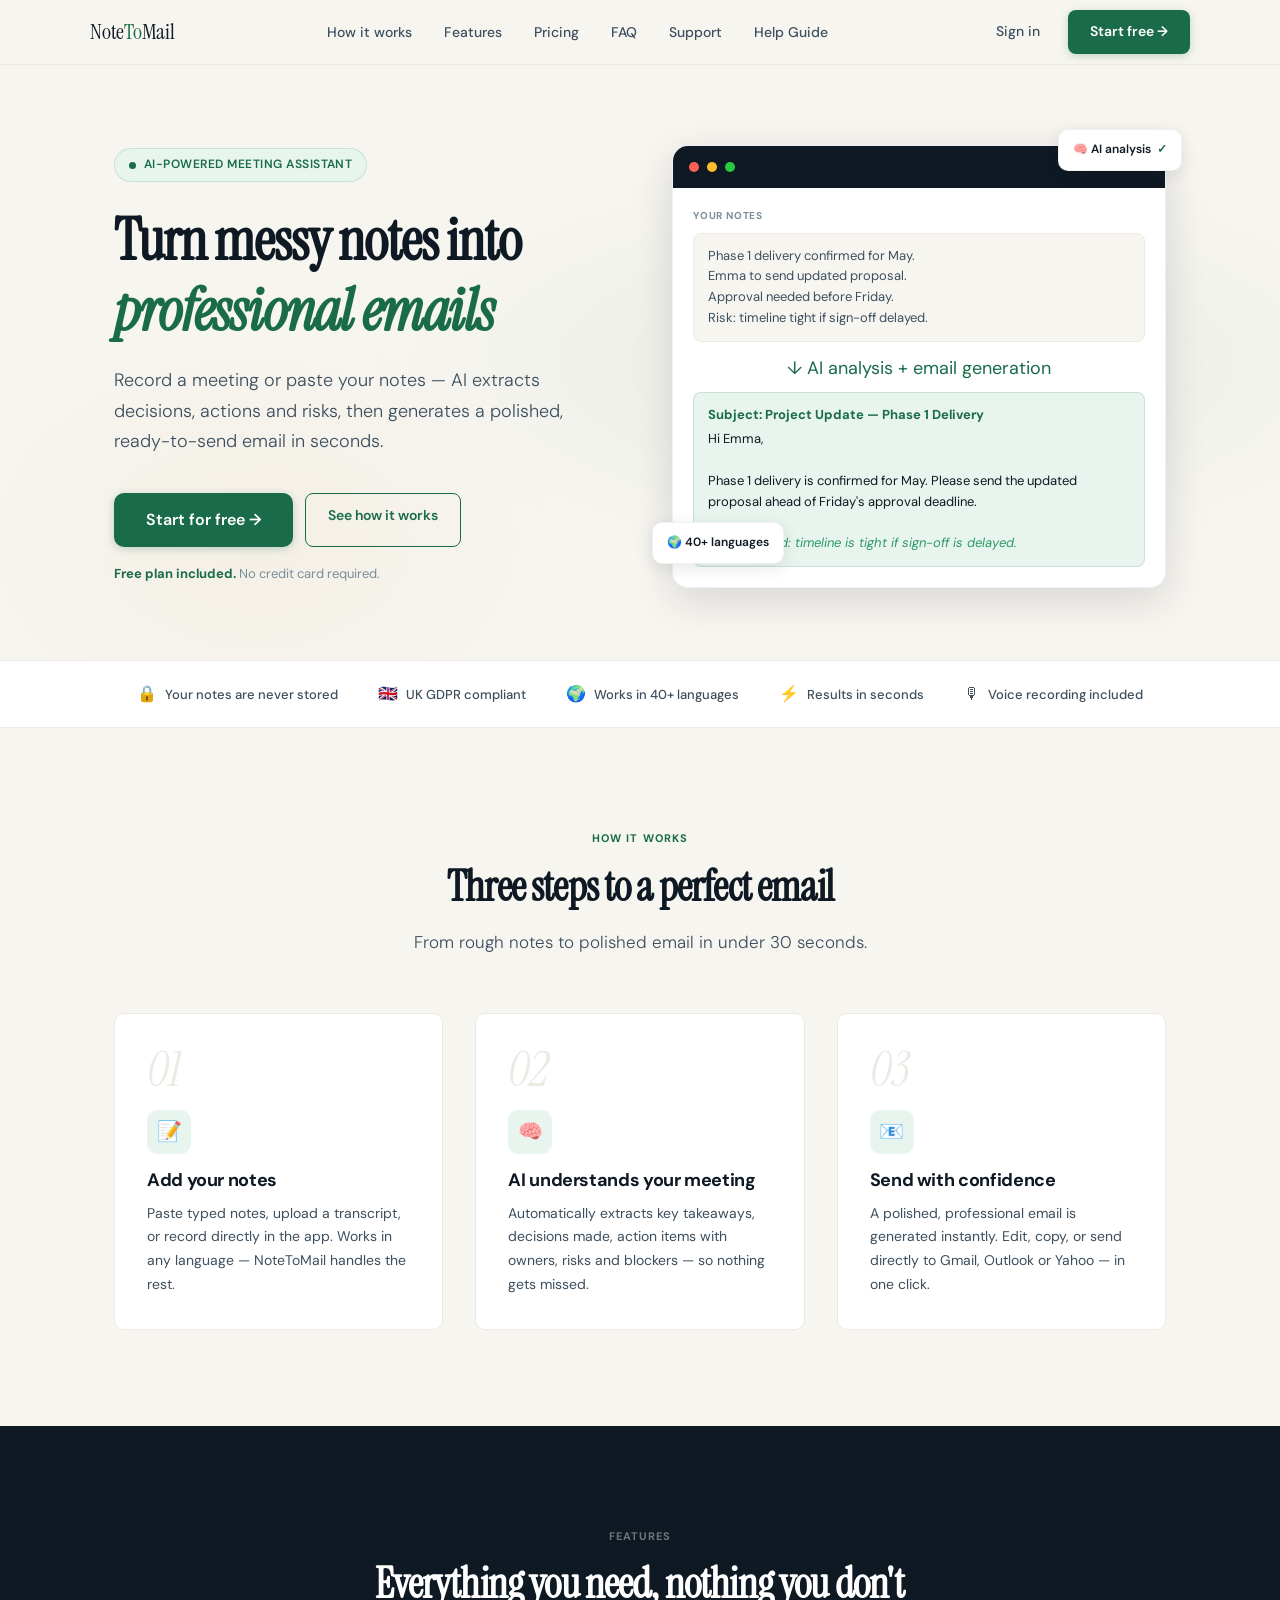
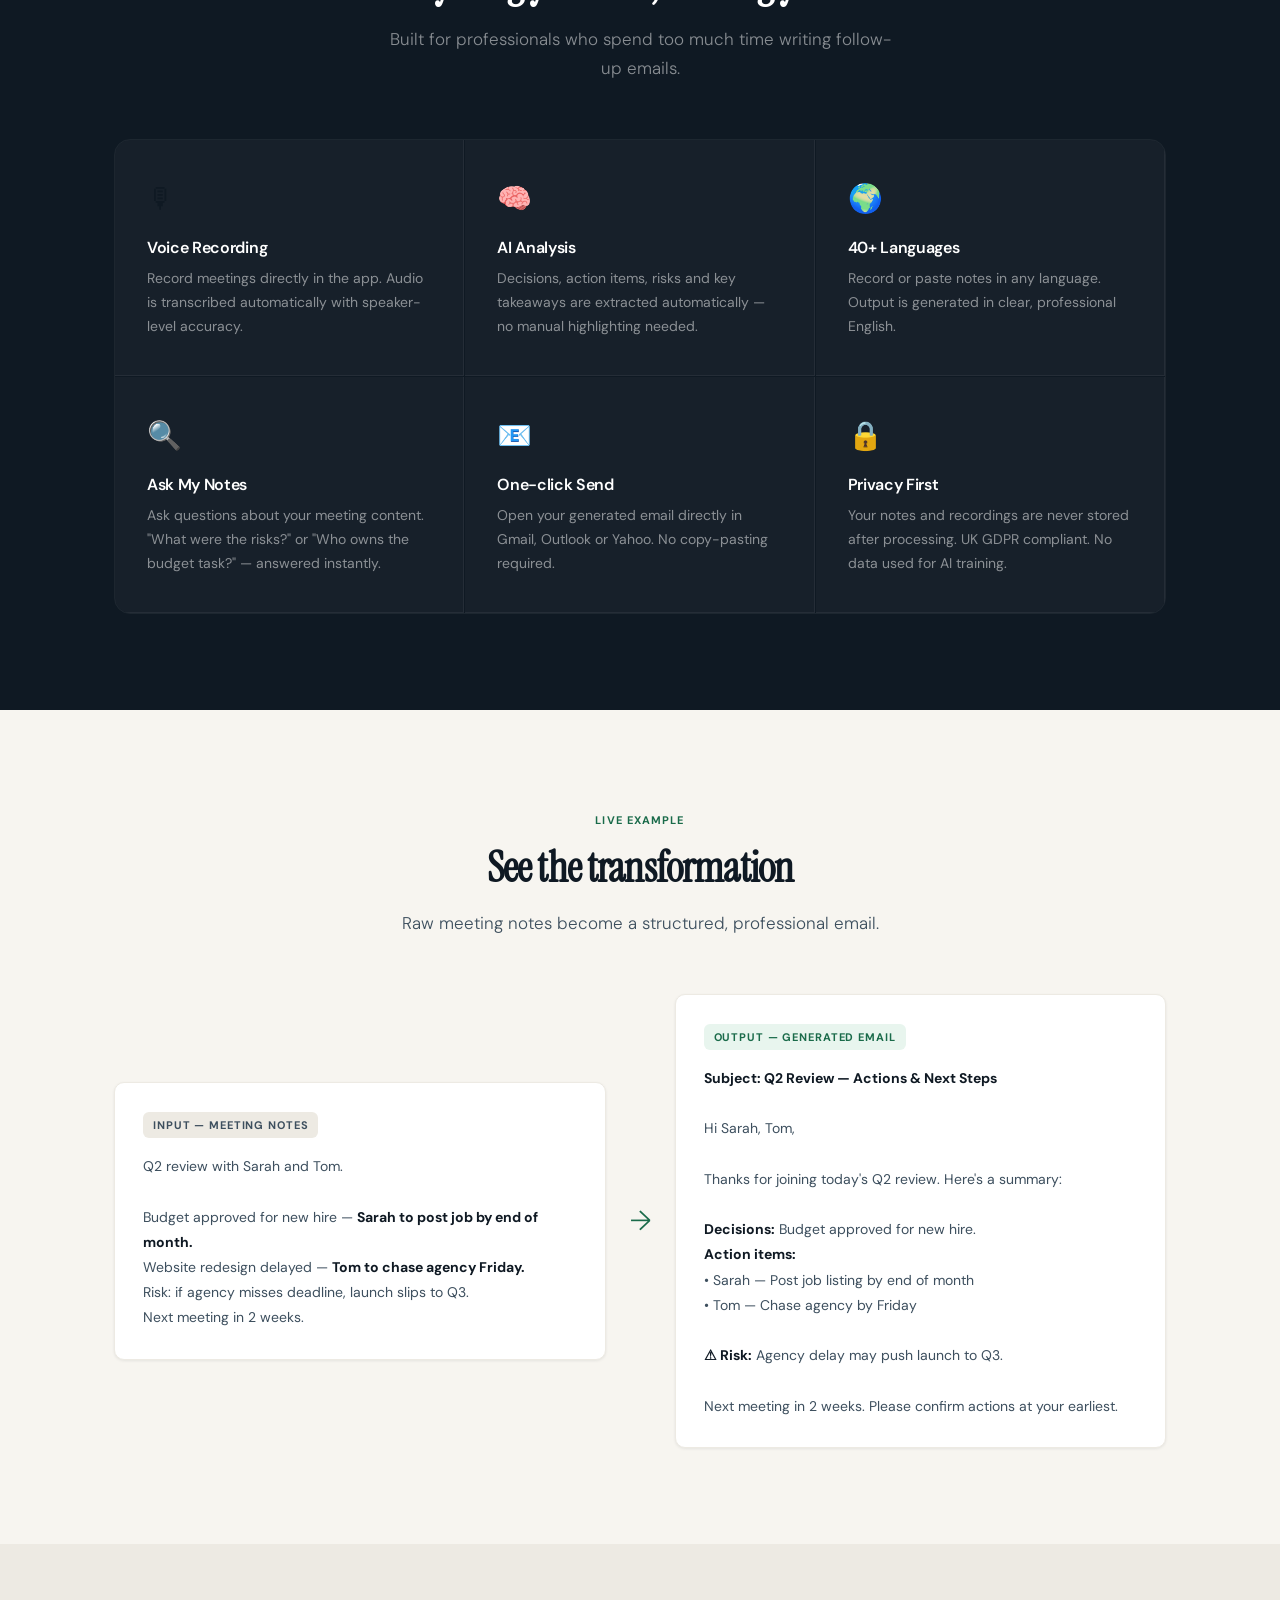
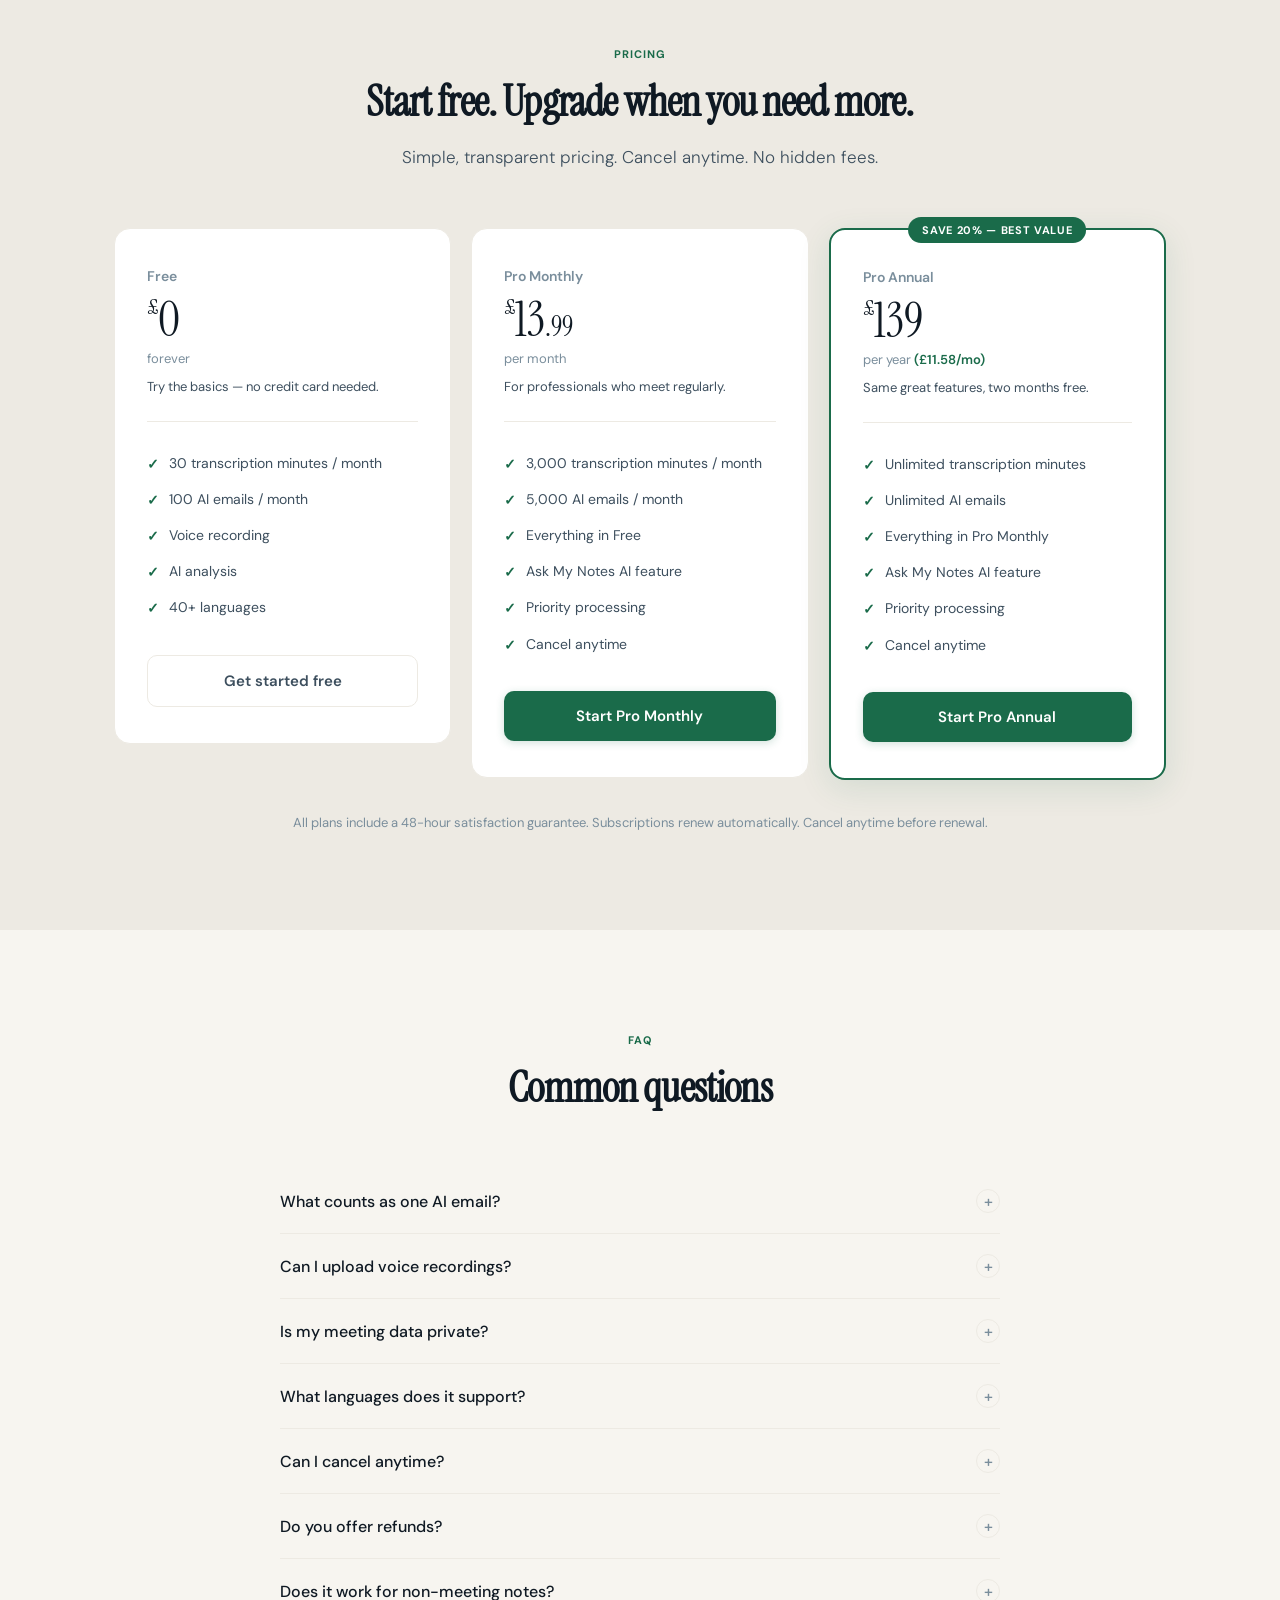
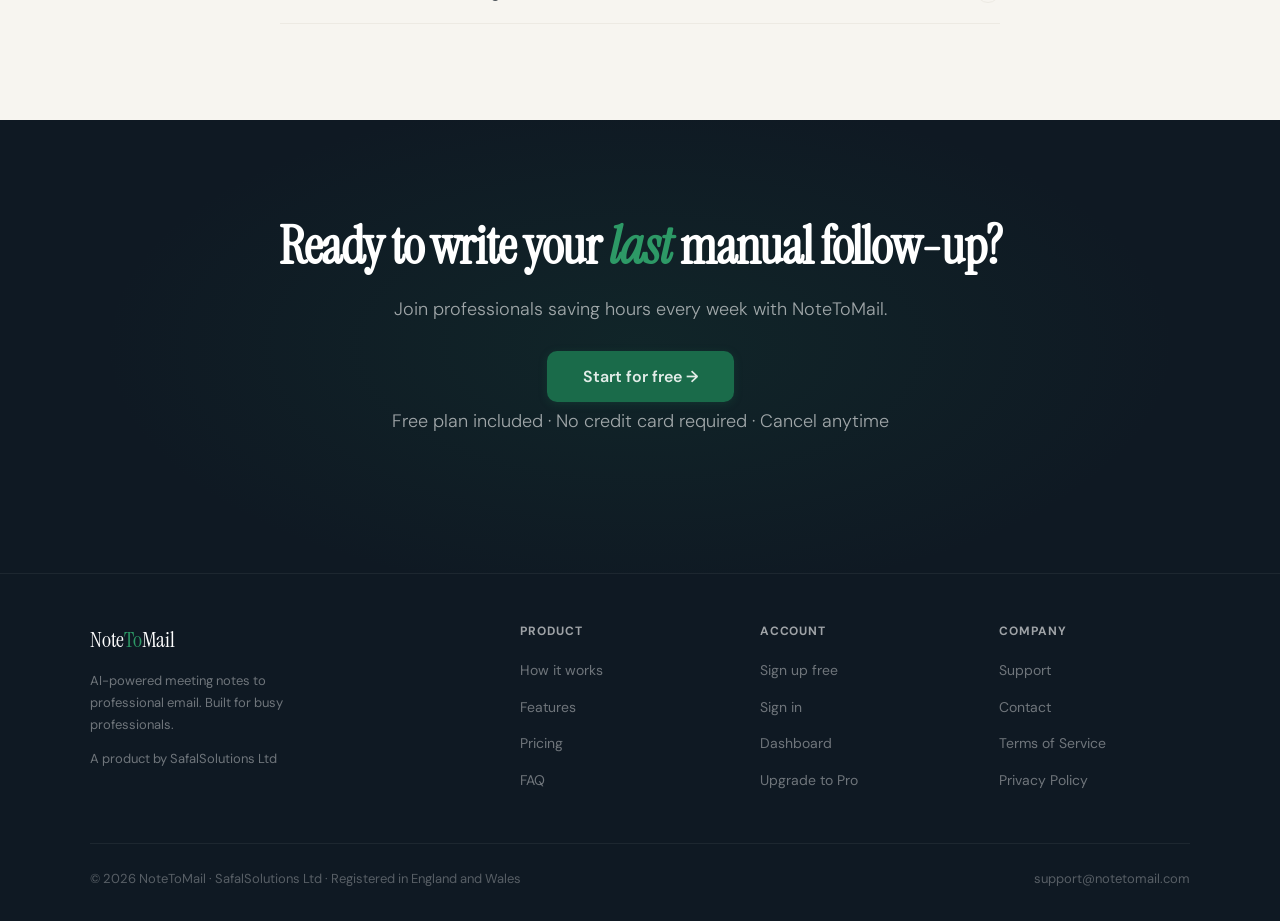
==== commit 1ccd891d: "Merge pull request #1 from satyajitsingh/feature/email -add formspree for email" ====
--- a/index.html
+++ b/index.html
@@ -3,123 +3,172 @@
 <head>
   <meta charset="UTF-8" />
   <meta name="viewport" content="width=device-width, initial-scale=1.0" />
-  <meta name="google-site-verification" content="jN5_sM2YT8TlNI9cLQJbFQOp0LBzG-FJ69l03ibrVQM">
-  <title>NoteToMail | AI Meeting Intelligence &amp; Journey Intelligence</title>
-  <meta name="description" content="AI meeting intelligence: capture and analyse meetings, search your history, ask questions, compare related meetings and turn insights into professional follow-ups.">
-  <meta name="keywords" content="AI meeting intelligence, meeting intelligence platform, AI meeting analysis, meeting journey, journey intelligence, meeting comparison, semantic meeting search, ask questions about meetings, conversation intelligence, AI meeting notes, follow-up email generator">
-  <link rel="canonical" href="https://notetomail.com/">
-
-  <!---linkedln-->
-  <script type="text/javascript">
-  _linkedin_partner_id = "8895330";
-  window._linkedin_data_partner_ids = window._linkedin_data_partner_ids || [];
-  window._linkedin_data_partner_ids.push(_linkedin_partner_id);
-  </script><script type="text/javascript">
-  (function(l) {
-  if (!l){window.lintrk = function(a,b){window.lintrk.q.push([a,b])};
-  window.lintrk.q=[]}
-  var s = document.getElementsByTagName("script")[0];
-  var b = document.createElement("script");
-  b.type = "text/javascript";b.async = true;
-  b.src = "https://snap.licdn.com/li.lms-analytics/insight.min.js";
-  s.parentNode.insertBefore(b, s);})(window.lintrk);
-  </script>
-  <noscript>
-  <img height="1" width="1" style="display:none;" alt="" src="https://px.ads.linkedin.com/collect/?pid=8895330&fmt=gif" />
-  </noscript>
-
-  <!-- Open Graph -->
-  <meta property="og:title" content="NoteToMail | AI Meeting Intelligence &amp; Journey Intelligence">
-  <meta property="og:description" content="AI meeting intelligence: capture and analyse meetings, search your history, ask questions, compare related meetings and turn insights into professional follow-ups.">
-  <meta property="og:url" content="https://notetomail.com/">
-  <meta property="og:site_name" content="NoteToMail">
-  <meta property="og:type" content="website">
-  <meta property="og:image" content="https://notetomail.com/og-image.png">
-  <meta property="og:image:width" content="1200">
-  <meta property="og:image:height" content="630">
-
-  <!-- Twitter -->
-  <meta name="twitter:card" content="summary_large_image">
-  <meta name="twitter:title" content="NoteToMail | AI Meeting Intelligence &amp; Journey Intelligence">
-  <meta name="twitter:description" content="AI meeting intelligence: capture and analyse meetings, search your history, ask questions, compare related meetings and turn insights into professional follow-ups.">
-  <meta name="twitter:image" content="https://notetomail.com/og-image.png">
-
+  <title>NoteToMail — Turn Meeting Notes into Professional Emails</title>
+  <meta name="description" content="Record or paste your meeting notes. AI extracts decisions, actions and generates a ready-to-send professional email in seconds." />
   <link rel="preconnect" href="https://fonts.googleapis.com" />
   <link rel="preconnect" href="https://fonts.gstatic.com" crossorigin />
   <link href="https://fonts.googleapis.com/css2?family=Instrument+Serif:ital@0;1&family=DM+Sans:opsz,wght@9..40,300;9..40,400;9..40,500;9..40,600&display=swap" rel="stylesheet" />
-  <link rel="stylesheet" href="/assets/site.css" />
-
-  <script type="application/ld+json">
-  {
-    "@context": "https://schema.org",
-    "@graph": [
-      {
-        "@type": "Organization",
-        "@id": "https://notetomail.com/#organization",
-        "name": "NoteToMail",
-        "url": "https://notetomail.com",
-        "logo": "https://notetomail.com/og-image.png",
-        "email": "support@notetomail.com",
-        "parentOrganization": {
-          "@type": "Organization",
-          "name": "SafalSolutions Ltd",
-          "url": "https://www.safalsolutions.co.uk"
-        }
-      },
-      {
-        "@type": "WebSite",
-        "@id": "https://notetomail.com/#website",
-        "name": "NoteToMail",
-        "url": "https://notetomail.com",
-        "inLanguage": "en-GB",
-        "description": "AI meeting intelligence for understanding individual meetings and the journey across them.",
-        "publisher": { "@id": "https://notetomail.com/#organization" }
-      },
-      {
-        "@type": "SoftwareApplication",
-        "@id": "https://notetomail.com/#app",
-        "name": "NoteToMail",
-        "url": "https://notetomail.com",
-        "applicationCategory": "BusinessApplication",
-        "operatingSystem": "Web browser",
-        "description": "AI meeting intelligence. Record or upload meetings, get summaries, decisions, action items and risks, search and question your meeting history, compare related meetings and generate professional follow-up emails.",
-        "image": "https://notetomail.com/og-image.png",
-        "publisher": { "@id": "https://notetomail.com/#organization" },
-        "featureList": [
-          "Meeting recording and file upload",
-          "Automatic transcription",
-          "AI meeting analysis with summary, decisions, action items and risks",
-          "Saved meeting history",
-          "Keyword and semantic meeting search",
-          "Ask My Notes natural-language questions",
-          "Meeting comparison across related meetings",
-          "Professional follow-up email generation",
-          "Input in 40+ languages"
-        ],
-        "offers": [
-          { "@type": "Offer", "name": "Free", "price": "0", "priceCurrency": "GBP", "url": "https://notetomail.com/#pricing" },
-          { "@type": "Offer", "name": "Pro Monthly", "price": "13.99", "priceCurrency": "GBP", "url": "https://notetomail.com/#pricing" },
-          { "@type": "Offer", "name": "Pro Annual", "price": "139", "priceCurrency": "GBP", "url": "https://notetomail.com/#pricing" }
-        ]
-      }
-    ]
-  }
-  </script>
-
   <style>
-    /* ── Homepage-only styles (shared system lives in /assets/site.css) ── */
-
-    /* Hero */
-    .hero { padding: 76px 0 68px; position: relative; overflow: hidden; }
+    :root {
+      --ink:        #0f1923;
+      --ink-soft:   #3d4f5e;
+      --ink-muted:  #7a8e9c;
+      --paper:      #f7f5f0;
+      --paper-warm: #edeae3;
+      --accent:     #1a6b4a;
+      --accent-lt:  #e8f5ee;
+      --accent-mid: #2d9966;
+      --gold:       #c8902a;
+      --gold-lt:    #fdf3e3;
+      --white:      #ffffff;
+      --shadow-sm:  0 1px 3px rgba(15,25,35,0.08);
+      --shadow-md:  0 4px 16px rgba(15,25,35,0.10);
+      --shadow-lg:  0 12px 40px rgba(15,25,35,0.14);
+      --r:          10px;
+    }
+
+    *, *::before, *::after { box-sizing: border-box; margin: 0; padding: 0; }
+
+    html { scroll-behavior: smooth; }
+
+    body {
+      font-family: 'DM Sans', sans-serif;
+      background: var(--paper);
+      color: var(--ink);
+      font-size: 16px;
+      line-height: 1.65;
+      overflow-x: hidden;
+    }
+
+    /* ── Typography ── */
+    .serif { font-family: 'Instrument Serif', serif; }
+
+    h1, h2, h3 { line-height: 1.2; letter-spacing: -0.02em; }
+
+    /* ── Layout ── */
+    .container { max-width: 1100px; margin: 0 auto; padding: 0 24px; }
+    .section    { padding: 96px 0; }
+    .section-sm { padding: 64px 0; }
+
+    /* ── Nav ── */
+    nav {
+      position: sticky; top: 0; z-index: 100;
+      background: rgba(247,245,240,0.92);
+      backdrop-filter: blur(12px);
+      border-bottom: 1px solid var(--paper-warm);
+      padding: 0 24px;
+    }
+    .nav-inner {
+      max-width: 1100px; margin: 0 auto;
+      display: flex; align-items: center; justify-content: space-between;
+      height: 64px;
+    }
+    .nav-logo {
+      font-family: 'Instrument Serif', serif;
+      font-size: 22px; color: var(--ink);
+      text-decoration: none; letter-spacing: -0.01em;
+    }
+    .nav-logo span { color: var(--accent); }
+    .nav-links {
+      display: flex; gap: 32px; list-style: none;
+    }
+    .nav-links a {
+      text-decoration: none; color: var(--ink-soft);
+      font-size: 14px; font-weight: 500;
+      transition: color 0.2s;
+    }
+    .nav-links a:hover { color: var(--accent); }
+    .nav-cta { display: flex; gap: 12px; align-items: center; }
+    .btn-ghost {
+      font-size: 14px; font-weight: 500;
+      color: var(--ink-soft); text-decoration: none;
+      padding: 8px 16px; border-radius: 8px;
+      transition: background 0.2s, color 0.2s;
+    }
+    .btn-ghost:hover { background: var(--paper-warm); color: var(--ink); }
+    .btn-primary {
+      background: var(--accent);
+      color: var(--white);
+      font-size: 14px; font-weight: 600;
+      text-decoration: none;
+      padding: 10px 22px; border-radius: 8px;
+      transition: background 0.2s, transform 0.15s, box-shadow 0.2s;
+      box-shadow: 0 2px 8px rgba(26,107,74,0.25);
+    }
+    .btn-primary:hover {
+      background: var(--accent-mid);
+      transform: translateY(-1px);
+      box-shadow: 0 4px 16px rgba(26,107,74,0.3);
+    }
+    .btn-primary-lg {
+      font-size: 16px; padding: 14px 32px; border-radius: 10px;
+    }
+    .btn-outline {
+      border: 1.5px solid var(--accent);
+      color: var(--accent);
+      font-size: 14px; font-weight: 600;
+      text-decoration: none;
+      padding: 10px 22px; border-radius: 8px;
+      transition: background 0.2s, color 0.2s;
+    }
+    .btn-outline:hover { background: var(--accent-lt); }
+
+    /* Hamburger */
+    .hamburger {
+      display: none; flex-direction: column; gap: 5px;
+      cursor: pointer; padding: 4px; background: none; border: none;
+    }
+    .hamburger span {
+      display: block; width: 22px; height: 2px;
+      background: var(--ink); border-radius: 2px;
+      transition: transform 0.3s, opacity 0.3s;
+    }
+    .mobile-menu {
+      display: none;
+      position: fixed; inset: 0; top: 64px;
+      background: var(--paper);
+      padding: 24px; z-index: 99;
+      flex-direction: column; gap: 16px;
+    }
+    .mobile-menu.open { display: flex; }
+    .mobile-menu a {
+      text-decoration: none; color: var(--ink);
+      font-size: 18px; font-weight: 500;
+      padding: 12px 0;
+      border-bottom: 1px solid var(--paper-warm);
+    }
+
+    @media (max-width: 768px) {
+      .nav-links, .nav-cta { display: none; }
+      .hamburger { display: flex; }
+    }
+
+    /* ── Hero ── */
+    .hero {
+      padding: 80px 0 72px;
+      position: relative; overflow: hidden;
+    }
     .hero::before {
-      content: ''; position: absolute; inset: 0;
+      content: '';
+      position: absolute; inset: 0;
       background:
         radial-gradient(ellipse 60% 50% at 70% 50%, rgba(26,107,74,0.06) 0%, transparent 70%),
         radial-gradient(ellipse 40% 60% at 20% 80%, rgba(200,144,42,0.05) 0%, transparent 60%);
       pointer-events: none;
     }
-    .hero .container { position: relative; }
-    .hero-inner { display: grid; grid-template-columns: 1.05fr 1fr; gap: 56px; align-items: center; }
+    .hero-inner {
+      display: grid; grid-template-columns: 1fr 1fr;
+      gap: 64px; align-items: center;
+    }
+    .hero-badge {
+      display: inline-flex; align-items: center; gap: 8px;
+      background: var(--accent-lt); color: var(--accent);
+      font-size: 12px; font-weight: 600; letter-spacing: 0.04em;
+      text-transform: uppercase;
+      padding: 6px 14px; border-radius: 100px;
+      margin-bottom: 24px;
+      border: 1px solid rgba(26,107,74,0.15);
+    }
     .hero-badge::before {
       content: ''; width: 7px; height: 7px;
       background: var(--accent); border-radius: 50%;
@@ -134,61 +183,79 @@
       font-size: clamp(38px, 5vw, 58px);
       color: var(--ink); margin-bottom: 20px;
     }
-    .hero h1 em { font-style: italic; color: var(--accent); }
+    .hero h1 em {
+      font-style: italic; color: var(--accent);
+    }
     .hero-sub {
       font-size: 18px; color: var(--ink-soft);
-      line-height: 1.7; margin-bottom: 14px; font-weight: 300;
-    }
-    .hero-sub-alt {
-      font-size: 16px; color: var(--ink-muted);
-      line-height: 1.7; margin-bottom: 32px; font-weight: 300;
-    }
-    .hero-sub-alt strong { color: var(--ink-soft); font-weight: 500; }
+      line-height: 1.7; margin-bottom: 36px;
+      font-weight: 300;
+    }
+    .hero-actions { display: flex; gap: 12px; flex-wrap: wrap; }
+    .hero-note {
+      margin-top: 16px;
+      font-size: 13px; color: var(--ink-muted);
+    }
+    .hero-note strong { color: var(--accent); }
 
     /* App preview card */
-    .hero-visual { position: relative; }
+    .hero-visual {
+      position: relative;
+    }
     .app-card {
-      background: var(--white); border-radius: 16px;
-      box-shadow: var(--shadow-lg); overflow: hidden;
+      background: var(--white);
+      border-radius: 16px;
+      box-shadow: var(--shadow-lg);
+      overflow: hidden;
       border: 1px solid rgba(15,25,35,0.06);
     }
     .app-card-header {
-      background: var(--ink); padding: 12px 16px;
+      background: var(--ink);
+      padding: 12px 16px;
       display: flex; align-items: center; gap: 8px;
     }
     .dot { width: 10px; height: 10px; border-radius: 50%; }
-    .dot-r { background: #ff5f57; } .dot-y { background: #ffbd2e; } .dot-g { background: #28ca41; }
+    .dot-r { background: #ff5f57; }
+    .dot-y { background: #ffbd2e; }
+    .dot-g { background: #28ca41; }
     .app-card-header span {
-      margin-left: auto; font-size: 11px;
-      color: rgba(255,255,255,0.4); font-family: monospace;
+      margin-left: auto;
+      font-size: 11px; color: rgba(255,255,255,0.4);
+      font-family: monospace;
     }
     .app-card-body { padding: 20px; }
     .app-label {
       font-size: 10px; font-weight: 700; letter-spacing: 0.08em;
-      text-transform: uppercase; color: var(--ink-muted); margin-bottom: 8px;
+      text-transform: uppercase; color: var(--ink-muted);
+      margin-bottom: 8px;
     }
     .app-note-box {
-      background: var(--paper); border: 1px solid var(--paper-warm);
-      border-radius: 8px; padding: 12px 14px;
-      font-size: 13px; color: var(--ink-soft); line-height: 1.6;
-    }
-    .app-chips { display: flex; flex-wrap: wrap; gap: 6px; margin-top: 10px; }
-    .app-chip {
-      font-size: 11px; font-weight: 600;
-      background: var(--accent-lt); color: var(--accent);
+      background: var(--paper);
+      border: 1px solid var(--paper-warm);
+      border-radius: 8px;
+      padding: 12px 14px;
+      font-size: 13px; color: var(--ink-soft);
+      line-height: 1.6; margin-bottom: 12px;
+    }
+    .app-arrow {
+      text-align: center; font-size: 18px;
+      color: var(--accent); margin: 8px 0;
+    }
+    .app-email-box {
+      background: var(--accent-lt);
       border: 1px solid rgba(26,107,74,0.15);
-      border-radius: 100px; padding: 3px 10px;
-    }
-    .app-arrow { text-align: center; font-size: 12px; color: var(--accent); margin: 12px 0 10px; font-weight: 600; letter-spacing: 0.03em; }
-    .app-email-box {
-      background: var(--accent-lt); border: 1px solid rgba(26,107,74,0.15);
-      border-radius: 8px; padding: 12px 14px;
-      font-size: 13px; color: var(--ink); line-height: 1.6;
+      border-radius: 8px;
+      padding: 12px 14px;
+      font-size: 13px; color: var(--ink);
+      line-height: 1.6;
     }
     .app-email-box strong { color: var(--accent); display: block; margin-bottom: 4px; }
+
     .floating-tag {
-      position: absolute; background: var(--white);
-      border-radius: 10px; padding: 10px 14px;
+      position: absolute;
+      background: var(--white);
+      border-radius: 10px;
+      padding: 10px 14px;
       box-shadow: var(--shadow-md);
       font-size: 12px; font-weight: 600;
       display: flex; align-items: center; gap: 6px;
@@ -200,14 +267,14 @@
       50% { transform: translateY(-6px); }
     }
     .tag-1 { top: -16px; right: -16px; animation-delay: 0s; }
-    .tag-2 { bottom: -14px; left: -18px; animation-delay: 1.5s; }
+    .tag-2 { bottom: 24px; left: -20px; animation-delay: 1.5s; }
 
     @media (max-width: 900px) {
       .hero-inner { grid-template-columns: 1fr; }
       .hero-visual { display: none; }
     }
 
-    /* Trust bar */
+    /* ── Trust bar ── */
     .trust-bar {
       background: var(--white);
       border-top: 1px solid var(--paper-warm);
@@ -216,8 +283,9 @@
     }
     .trust-inner {
       max-width: 1100px; margin: 0 auto;
-      display: flex; align-items: center; justify-content: center;
-      gap: 40px; flex-wrap: wrap;
+      display: flex; align-items: center;
+      justify-content: center; gap: 40px;
+      flex-wrap: wrap;
     }
     .trust-item {
       display: flex; align-items: center; gap: 8px;
@@ -225,39 +293,43 @@
     }
     .trust-item span { font-size: 16px; }
 
-    /* Product story steps */
-    .story-grid {
+    /* ── How it works ── */
+    .steps-grid {
       display: grid; grid-template-columns: repeat(3, 1fr);
-      gap: 24px; margin-top: 56px;
-    }
-    .story-card {
-      background: var(--white); border-radius: var(--r);
-      padding: 30px 28px; border: 1px solid var(--paper-warm);
+      gap: 32px; margin-top: 56px;
+    }
+    .step-card {
+      background: var(--white);
+      border-radius: var(--r);
+      padding: 32px;
+      border: 1px solid var(--paper-warm);
+      position: relative;
       transition: box-shadow 0.2s, transform 0.2s;
-      display: flex; flex-direction: column;
-    }
-    .story-card:hover { box-shadow: var(--shadow-md); transform: translateY(-2px); }
-    .story-num {
-      font-family: 'Instrument Serif', serif; font-style: italic;
-      font-size: 40px; color: var(--paper-warm); line-height: 1; margin-bottom: 12px;
-    }
-    .story-icon {
+    }
+    .step-card:hover {
+      box-shadow: var(--shadow-md);
+      transform: translateY(-2px);
+    }
+    .step-num {
+      font-family: 'Instrument Serif', serif;
+      font-size: 48px; color: var(--paper-warm);
+      line-height: 1; margin-bottom: 16px;
+      font-style: italic;
+    }
+    .step-icon {
       width: 44px; height: 44px; border-radius: 10px;
       background: var(--accent-lt);
       display: flex; align-items: center; justify-content: center;
       font-size: 20px; margin-bottom: 16px;
     }
-    .story-card h3 { font-size: 18px; margin-bottom: 10px; }
-    .story-card p { font-size: 14.5px; color: var(--ink-soft); line-height: 1.7; }
-    .story-card .card-link {
-      margin-top: auto; padding-top: 14px;
-      font-size: 14px; font-weight: 600; color: var(--accent); text-decoration: none;
-    }
-    .story-card .card-link:hover { text-decoration: underline; }
-    @media (max-width: 900px) { .story-grid { grid-template-columns: repeat(2, 1fr); } }
-    @media (max-width: 620px) { .story-grid { grid-template-columns: 1fr; } }
-
-    /* Features grid (dark) */
+    .step-card h3 { font-size: 18px; margin-bottom: 10px; }
+    .step-card p { font-size: 14px; color: var(--ink-soft); line-height: 1.7; }
+
+    @media (max-width: 768px) {
+      .steps-grid { grid-template-columns: 1fr; }
+    }
+
+    /* ── Features ── */
     .features-bg { background: var(--ink); }
     .features-grid {
       display: grid; grid-template-columns: repeat(3, 1fr);
@@ -266,55 +338,96 @@
       border-radius: 16px; overflow: hidden;
     }
     .feat-card {
-      padding: 34px 30px; background: rgba(255,255,255,0.03);
+      padding: 36px 32px;
+      background: rgba(255,255,255,0.03);
       border-right: 1px solid rgba(255,255,255,0.06);
       border-bottom: 1px solid rgba(255,255,255,0.06);
       transition: background 0.2s;
     }
     .feat-card:hover { background: rgba(255,255,255,0.06); }
-    .feat-icon { font-size: 26px; margin-bottom: 14px; display: block; }
-    .feat-card h3 { font-size: 16px; color: var(--white); margin-bottom: 10px; font-weight: 600; }
+    .feat-icon {
+      font-size: 28px; margin-bottom: 16px; display: block;
+    }
+    .feat-card h3 {
+      font-size: 16px; color: var(--white);
+      margin-bottom: 10px; font-weight: 600;
+    }
     .feat-card p { font-size: 14px; color: rgba(255,255,255,0.5); line-height: 1.7; }
-    .feat-card a { color: var(--accent-mid); text-decoration: none; }
-    .feat-card a:hover { text-decoration: underline; }
-    @media (max-width: 900px) { .features-grid { grid-template-columns: repeat(2, 1fr); } }
-    @media (max-width: 600px) { .features-grid { grid-template-columns: 1fr; } }
-
-    /* Demo */
+    .features-bg .section-label { color: rgba(255,255,255,0.4); }
+    .features-bg h2 { color: var(--white); }
+
+    @media (max-width: 900px) {
+      .features-grid { grid-template-columns: repeat(2, 1fr); }
+    }
+    @media (max-width: 600px) {
+      .features-grid { grid-template-columns: 1fr; }
+    }
+
+    /* ── Section labels ── */
+    .section-label {
+      display: inline-block;
+      font-size: 11px; font-weight: 700; letter-spacing: 0.1em;
+      text-transform: uppercase; color: var(--accent);
+      margin-bottom: 14px;
+    }
+    .section-title {
+      font-family: 'Instrument Serif', serif;
+      font-size: clamp(28px, 4vw, 42px);
+      color: var(--ink); margin-bottom: 16px;
+    }
+    .section-sub {
+      font-size: 17px; color: var(--ink-soft);
+      max-width: 520px; line-height: 1.7;
+      font-weight: 300;
+    }
+    .text-center { text-align: center; }
+    .text-center .section-sub { margin: 0 auto; }
+
+    /* ── Demo ── */
     .demo-grid {
       display: grid; grid-template-columns: 1fr auto 1fr;
       gap: 24px; align-items: center; margin-top: 56px;
     }
     .demo-card {
-      background: var(--white); border-radius: var(--r);
-      padding: 28px; border: 1px solid var(--paper-warm);
+      background: var(--white);
+      border-radius: var(--r);
+      padding: 28px;
+      border: 1px solid var(--paper-warm);
       box-shadow: var(--shadow-sm);
     }
     .demo-card-label {
       font-size: 11px; font-weight: 700; letter-spacing: 0.08em;
       text-transform: uppercase; padding: 4px 10px;
-      border-radius: 6px; display: inline-block; margin-bottom: 16px;
+      border-radius: 6px; display: inline-block;
+      margin-bottom: 16px;
     }
     .label-input { background: var(--paper-warm); color: var(--ink-soft); }
     .label-output { background: var(--accent-lt); color: var(--accent); }
     .demo-text { font-size: 14px; color: var(--ink-soft); line-height: 1.8; }
     .demo-text strong { color: var(--ink); }
-    .demo-arrow { font-size: 28px; color: var(--accent); font-weight: 300; }
+    .demo-arrow {
+      font-size: 28px; color: var(--accent);
+      font-weight: 300;
+    }
+
     @media (max-width: 700px) {
       .demo-grid { grid-template-columns: 1fr; }
       .demo-arrow { text-align: center; }
     }
 
-    /* Pricing */
+    /* ── Pricing ── */
     .pricing-bg { background: var(--paper-warm); }
     .pricing-grid {
       display: grid; grid-template-columns: repeat(3, 1fr);
       gap: 20px; margin-top: 56px; align-items: start;
     }
     .price-card {
-      background: var(--white); border-radius: 16px;
-      padding: 36px 32px; border: 1px solid var(--paper-warm);
-      position: relative; transition: box-shadow 0.2s;
+      background: var(--white);
+      border-radius: 16px;
+      padding: 36px 32px;
+      border: 1px solid var(--paper-warm);
+      position: relative;
+      transition: box-shadow 0.2s;
     }
     .price-card:hover { box-shadow: var(--shadow-md); }
     .price-card.featured {
@@ -331,28 +444,35 @@
     .price-name { font-size: 14px; font-weight: 600; color: var(--ink-muted); margin-bottom: 8px; }
     .price-amount {
       font-family: 'Instrument Serif', serif;
-      font-size: 48px; color: var(--ink); line-height: 1; margin-bottom: 4px;
+      font-size: 48px; color: var(--ink);
+      line-height: 1; margin-bottom: 4px;
     }
     .price-amount sup { font-size: 22px; vertical-align: top; margin-top: 8px; }
     .price-period { font-size: 13px; color: var(--ink-muted); margin-bottom: 6px; }
     .price-desc { font-size: 13px; color: var(--ink-soft); margin-bottom: 24px; }
     .price-divider { height: 1px; background: var(--paper-warm); margin: 24px 0; }
-    .price-features { list-style: none; }
+    .price-features { list-style: none; space: 0; }
     .price-features li {
       display: flex; align-items: flex-start; gap: 10px;
-      font-size: 14px; color: var(--ink-soft); padding: 6px 0;
+      font-size: 14px; color: var(--ink-soft);
+      padding: 6px 0;
     }
     .price-features li::before {
-      content: '\2713'; color: var(--accent);
+      content: '✓'; color: var(--accent);
       font-weight: 700; flex-shrink: 0; margin-top: 1px;
     }
     .price-cta {
-      display: block; width: 100%; text-align: center; text-decoration: none;
+      display: block; width: 100%;
+      text-align: center; text-decoration: none;
       padding: 13px; border-radius: 10px;
-      font-weight: 600; font-size: 15px; margin-top: 28px;
+      font-weight: 600; font-size: 15px;
+      margin-top: 28px;
       transition: all 0.2s;
     }
-    .price-cta-outline { border: 1.5px solid var(--paper-warm); color: var(--ink-soft); }
+    .price-cta-outline {
+      border: 1.5px solid var(--paper-warm);
+      color: var(--ink-soft);
+    }
     .price-cta-outline:hover { border-color: var(--accent); color: var(--accent); }
     .price-cta-filled {
       background: var(--accent); color: var(--white);
@@ -362,71 +482,168 @@
       background: var(--accent-mid);
       box-shadow: 0 4px 16px rgba(26,107,74,0.3);
     }
+
     @media (max-width: 900px) {
       .pricing-grid { grid-template-columns: 1fr; max-width: 400px; margin-left: auto; margin-right: auto; }
     }
+
+    /* ── FAQ ── */
+    .faq-list { max-width: 720px; margin: 56px auto 0; }
+    .faq-item {
+      border-bottom: 1px solid var(--paper-warm);
+    }
+    .faq-q {
+      width: 100%; background: none; border: none;
+      display: flex; justify-content: space-between; align-items: center;
+      padding: 20px 0; cursor: pointer;
+      font-family: 'DM Sans', sans-serif;
+      font-size: 16px; font-weight: 500; color: var(--ink);
+      text-align: left; gap: 16px;
+    }
+    .faq-q:hover { color: var(--accent); }
+    .faq-icon {
+      width: 24px; height: 24px; border-radius: 50%;
+      border: 1.5px solid var(--paper-warm);
+      display: flex; align-items: center; justify-content: center;
+      font-size: 16px; flex-shrink: 0; color: var(--ink-muted);
+      transition: transform 0.3s, background 0.2s;
+    }
+    .faq-item.open .faq-icon {
+      transform: rotate(45deg);
+      background: var(--accent-lt); border-color: var(--accent);
+      color: var(--accent);
+    }
+    .faq-a {
+      max-height: 0; overflow: hidden;
+      transition: max-height 0.35s ease, padding 0.2s;
+    }
+    .faq-a-inner {
+      padding-bottom: 20px;
+      font-size: 15px; color: var(--ink-soft); line-height: 1.75;
+    }
+    .faq-item.open .faq-a { max-height: 300px; }
+
+    /* ── CTA section ── */
+    .cta-section {
+      background: var(--ink);
+      padding: 96px 0; text-align: center;
+      position: relative; overflow: hidden;
+    }
+    .cta-section::before {
+      content: '';
+      position: absolute; inset: 0;
+      background: radial-gradient(ellipse 60% 80% at 50% 50%, rgba(26,107,74,0.15) 0%, transparent 70%);
+      pointer-events: none;
+    }
+    .cta-section h2 {
+      font-family: 'Instrument Serif', serif;
+      font-size: clamp(32px, 5vw, 52px);
+      color: var(--white); margin-bottom: 16px;
+    }
+    .cta-section h2 em { font-style: italic; color: var(--accent-mid); }
+    .cta-section p {
+      font-size: 18px; color: rgba(255,255,255,0.6);
+      margin-bottom: 40px; font-weight: 300;
+    }
+    .cta-section .btn-primary {
+      font-size: 16px; padding: 15px 36px; border-radius: 10px;
+    }
+    .cta-note { margin-top: 16px; font-size: 13px; color: rgba(255,255,255,0.35); }
+
+    /* ── Footer ── */
+    footer {
+      background: var(--ink);
+      border-top: 1px solid rgba(255,255,255,0.06);
+      padding: 48px 24px 32px;
+      color: rgba(255,255,255,0.5);
+    }
+    .footer-inner {
+      max-width: 1100px; margin: 0 auto;
+      display: grid; grid-template-columns: 2fr 1fr 1fr 1fr;
+      gap: 48px;
+    }
+    .footer-brand .nav-logo { color: var(--white); }
+    .footer-brand p {
+      margin-top: 12px; font-size: 13px;
+      color: rgba(255,255,255,0.4); line-height: 1.7;
+      max-width: 240px;
+    }
+    .footer-col h4 {
+      font-size: 12px; font-weight: 700;
+      letter-spacing: 0.08em; text-transform: uppercase;
+      color: rgba(255,255,255,0.6); margin-bottom: 16px;
+    }
+    .footer-col ul { list-style: none; }
+    .footer-col li { margin-bottom: 10px; }
+    .footer-col a {
+      text-decoration: none; font-size: 14px;
+      color: rgba(255,255,255,0.4);
+      transition: color 0.2s;
+    }
+    .footer-col a:hover { color: var(--white); }
+    .footer-bottom {
+      max-width: 1100px; margin: 40px auto 0;
+      padding-top: 24px; border-top: 1px solid rgba(255,255,255,0.06);
+      display: flex; justify-content: space-between; align-items: center;
+      flex-wrap: wrap; gap: 12px;
+      font-size: 13px; color: rgba(255,255,255,0.3);
+    }
+
+    @media (max-width: 900px) {
+      .footer-inner { grid-template-columns: 1fr 1fr; }
+    }
+    @media (max-width: 600px) {
+      .footer-inner { grid-template-columns: 1fr; }
+      .footer-bottom { flex-direction: column; text-align: center; }
+    }
+
+    /* ── Animations ── */
+    .fade-up {
+      opacity: 0; transform: translateY(24px);
+      transition: opacity 0.6s ease, transform 0.6s ease;
+    }
+    .fade-up.visible { opacity: 1; transform: translateY(0); }
+    .fade-up-d1 { transition-delay: 0.1s; }
+    .fade-up-d2 { transition-delay: 0.2s; }
+    .fade-up-d3 { transition-delay: 0.3s; }
   </style>
 </head>
 <body>
-<a class="skip-link" href="#main">Skip to content</a>
-
-<nav class="site-nav">
+
+<!-- ══════════════════════════════════════════════
+     NAV
+══════════════════════════════════════════════ -->
+<nav>
   <div class="nav-inner">
-    <a href="/" class="nav-logo">Note<span>To</span>Mail</a>
+    <a href="index.html" class="nav-logo">Note<span>To</span>Mail</a>
     <ul class="nav-links">
-      <li class="nav-item-dd" data-open="false">
-        <button class="nav-trigger" type="button" aria-expanded="false" aria-haspopup="true">Product <span class="caret" aria-hidden="true"></span></button>
-        <ul class="nav-menu">
-            <li><a href="/meeting-intelligence">Meeting Intelligence<small>Turn conversations into structured insight</small></a></li>
-            <li><a href="/journey-intelligence">Journey Intelligence<small>Compare related meetings across a Journey</small></a></li>
-            <li><a href="/meeting-comparison">Meeting Comparison<small>Compare related meetings side by side</small></a></li>
-            <li><a href="/ask-my-notes">Ask My Notes<small>Ask questions about your meeting content</small></a></li>
-            <li><a href="/meeting-search">Meeting Search<small>Keyword and semantic search across your history</small></a></li>
-        </ul>
-      </li>
-      <li class="nav-item-dd" data-open="false">
-        <button class="nav-trigger" type="button" aria-expanded="false" aria-haspopup="true">Use cases <span class="caret" aria-hidden="true"></span></button>
-        <ul class="nav-menu">
-            <li><a href="/sales-meeting-intelligence">Sales meetings<small>Requirements, objections and commitments</small></a></li>
-            <li><a href="/interview-meeting-analysis">Interviews<small>Structured review of interview conversations</small></a></li>
-            <li><a href="/journey-intelligence">Client &amp; project meetings<small>Understand a relationship across meetings</small></a></li>
-        </ul>
-      </li>
-      <li><a href="/#how-it-works">How it works</a></li>
-      <li><a href="/#pricing">Pricing</a></li>
-      <li><a href="/blog/blog-index.html">Blog</a></li>
-      <li><a href="/support.html">Support</a></li>
+      <li><a href="#how-it-works">How it works</a></li>
+      <li><a href="#features">Features</a></li>
+      <li><a href="#pricing">Pricing</a></li>
+      <li><a href="#faq">FAQ</a></li>
+      <li><a href="support.html">Support</a></li>
+      <li><a href="help-guide.html" >Help Guide</a></li>
     </ul>
     <div class="nav-cta">
       <a href="https://app.notetomail.com/signin" class="btn-ghost">Sign in</a>
-      <a href="https://app.notetomail.com/signup" class="btn-primary">Start free &rarr;</a>
-    </div>
-    <button class="hamburger" type="button" aria-label="Open menu" aria-expanded="false" aria-controls="mobileMenu">
+      <a href="https://app.notetomail.com/signup" class="btn-primary">Start free →</a>
+    </div>
+    <button class="hamburger" onclick="toggleMenu()" aria-label="Menu">
       <span></span><span></span><span></span>
     </button>
   </div>
 </nav>
 
+<!-- Mobile menu -->
 <div class="mobile-menu" id="mobileMenu">
-  <span class="mm-label">Product</span>
-  <a href="/meeting-intelligence">Meeting Intelligence</a>
-  <a href="/journey-intelligence">Journey Intelligence</a>
-  <a href="/meeting-comparison">Meeting Comparison</a>
-  <a href="/ask-my-notes">Ask My Notes</a>
-  <a href="/meeting-search">Meeting Search</a>
-  <span class="mm-label">Use cases</span>
-  <a href="/sales-meeting-intelligence">Sales meetings</a>
-  <a href="/interview-meeting-analysis">Interviews</a>
-  <span class="mm-label">More</span>
-  <a href="/#how-it-works">How it works</a>
-  <a href="/#pricing">Pricing</a>
-  <a href="/blog/blog-index.html">Blog</a>
-  <a href="/support.html">Support</a>
-  <a href="/help-guide.html">Help Guide</a>
-  <a href="https://app.notetomail.com/signin">Sign in</a>
-  <a href="https://app.notetomail.com/signup" class="btn-primary" style="text-align:center;margin-top:14px;">Start free &rarr;</a>
+  <a href="#how-it-works" onclick="toggleMenu()">How it works</a>
+  <a href="#features" onclick="toggleMenu()">Features</a>
+  <a href="#pricing" onclick="toggleMenu()">Pricing</a>
+  <a href="#faq" onclick="toggleMenu()">FAQ</a>
+  <a href="support.html" onclick="toggleMenu()">Support</a>
+  <a href="https://app.notetomail.com/signin" onclick="toggleMenu()">Sign in</a>
+  <a href="https://app.notetomail.com/signup" class="btn-primary" style="text-align:center;margin-top:8px;" onclick="toggleMenu()">Start free →</a>
 </div>
-<main id="main">
 
 <!-- ══════════════════════════════════════════════
      HERO
@@ -435,20 +652,15 @@
   <div class="container">
     <div class="hero-inner">
       <div>
-        <div class="hero-badge fade-up">AI Meeting Intelligence</div>
+        <div class="hero-badge fade-up">AI-powered meeting assistant</div>
         <h1 class="fade-up fade-up-d1">
-          Turn meetings into <em>intelligence.</em>
+          Turn messy notes into <em>professional emails</em>
         </h1>
         <p class="hero-sub fade-up fade-up-d2">
-          NoteToMail captures and analyses your conversations, uncovers the decisions, actions and risks,
-          lets you search and question your meeting history, compare related meetings and understand how
-          conversations develop over time.
-        </p>
-        <p class="hero-sub-alt fade-up fade-up-d2">
-          <strong>And when the meeting is over</strong>, turn those insights into a professional follow-up in seconds.
+          Record a meeting or paste your notes — AI extracts decisions, actions and risks, then generates a polished, ready-to-send email in seconds.
         </p>
         <div class="hero-actions fade-up fade-up-d3">
-          <a href="https://app.notetomail.com/signup" class="btn-primary btn-primary-lg">Start for free &rarr;</a>
+          <a href="https://app.notetomail.com/signup" class="btn-primary btn-primary-lg">Start for free →</a>
           <a href="#how-it-works" class="btn-outline btn-primary-lg">See how it works</a>
         </div>
         <p class="hero-note fade-up fade-up-d3">
@@ -465,30 +677,24 @@
             <span>NoteToMail</span>
           </div>
           <div class="app-card-body">
-            <div class="app-label">Meeting intelligence</div>
+            <div class="app-label">Your notes</div>
             <div class="app-note-box">
               Phase 1 delivery confirmed for May.<br>
               Emma to send updated proposal.<br>
               Approval needed before Friday.<br>
               Risk: timeline tight if sign-off delayed.
             </div>
-            <div class="app-chips">
-              <span class="app-chip">1 decision</span>
-              <span class="app-chip">2 actions</span>
-              <span class="app-chip">1 risk</span>
-              <span class="app-chip">3rd meeting with this client</span>
-            </div>
-            <div class="app-arrow">&darr; Search it, ask it, compare it &mdash; or act on it</div>
+            <div class="app-arrow">↓ AI analysis + email generation</div>
             <div class="app-email-box">
-              <strong>Subject: Project Update &mdash; Phase 1 Delivery</strong>
+              <strong>Subject: Project Update — Phase 1 Delivery</strong>
               Hi Emma,<br><br>
               Phase 1 delivery is confirmed for May. Please send the updated proposal ahead of Friday's approval deadline.<br><br>
-              <em style="color:var(--accent-mid)">&#9888; Risk noted: timeline is tight if sign-off is delayed.</em>
+              <em style="color:var(--accent-mid)">⚠ Risk noted: timeline is tight if sign-off is delayed.</em>
             </div>
           </div>
         </div>
-        <div class="floating-tag tag-1">&#128506; Journey view <span style="color:var(--accent)">&#10003;</span></div>
-        <div class="floating-tag tag-2">&#128269; Semantic search</div>
+        <div class="floating-tag tag-1">🧠 AI analysis <span style="color:var(--accent)">✓</span></div>
+        <div class="floating-tag tag-2">🌍 40+ languages</div>
       </div>
     </div>
   </div>
@@ -499,117 +705,45 @@
 ══════════════════════════════════════════════ -->
 <div class="trust-bar">
   <div class="trust-inner">
-    <div class="trust-item"><span>&#128274;</span> Encrypted &amp; GDPR compliant storage</div>
-    <div class="trust-item"><span>&#127468;&#127463;</span> UK GDPR compliant</div>
-    <div class="trust-item"><span>&#127758;</span> Works in 40+ languages</div>
-    <div class="trust-item"><span>&#9889;</span> Results in seconds</div>
-    <div class="trust-item"><span>&#127897;</span> Voice recording included</div>
-    <div class="trust-item"><span>&#128241;</span> Works on any device &mdash; no app download needed</div>
+    <div class="trust-item"><span>🔒</span> Your notes are never stored</div>
+    <div class="trust-item"><span>🇬🇧</span> UK GDPR compliant</div>
+    <div class="trust-item"><span>🌍</span> Works in 40+ languages</div>
+    <div class="trust-item"><span>⚡</span> Results in seconds</div>
+    <div class="trust-item"><span>🎙</span> Voice recording included</div>
   </div>
 </div>
 
 <!-- ══════════════════════════════════════════════
-     PRODUCT STORY
+     HOW IT WORKS
 ══════════════════════════════════════════════ -->
 <section class="section" id="how-it-works">
   <div class="container">
     <div class="text-center fade-up">
       <span class="section-label">How it works</span>
-      <h2 class="section-title">From a conversation to something you can use</h2>
-      <p class="section-sub">
-        Capture the meeting, understand it, find it again later, connect it to the meetings around it,
-        see what changed &mdash; and then act on it.
-      </p>
-    </div>
-
-    <div class="story-grid">
-      <div class="story-card fade-up">
-        <div class="story-num">01</div>
-        <div class="story-icon" aria-hidden="true">&#127897;</div>
-        <h3>Capture</h3>
-        <p>Record a meeting, event or lecture in the browser, upload an existing audio, video or text file, or simply
-        paste the notes you already took. On Pro, bring in Teams, Zoom and Google Meet calls. Works in 40+ languages.</p>
-      </div>
-      <div class="story-card fade-up fade-up-d1">
-        <div class="story-num">02</div>
-        <div class="story-icon" aria-hidden="true">&#129504;</div>
-        <h3>Understand</h3>
-        <p>AI turns the conversation into structured intelligence: a summary, the key points, the decisions made,
-        the action items and their owners, the risks raised and what to do next &mdash; adapted to the kind of meeting it was.</p>
-        <a class="card-link" href="/meeting-intelligence">What meeting intelligence means &rarr;</a>
-      </div>
-      <div class="story-card fade-up fade-up-d2">
-        <div class="story-num">03</div>
-        <div class="story-icon" aria-hidden="true">&#128269;</div>
-        <h3>Search &amp; ask</h3>
-        <p>Saved meetings build a history you can actually use. Find things by keyword, or by meaning with semantic
-        search &mdash; then ask a question in plain language instead of rereading the transcript.</p>
-        <a class="card-link" href="/ask-my-notes">See Ask My Notes &rarr;</a>
-      </div>
-      <div class="story-card fade-up">
-        <div class="story-num">04</div>
-        <div class="story-icon" aria-hidden="true">&#128279;</div>
-        <h3>Connect</h3>
-        <p>Meetings don't happen in isolation. Organise meetings by client, company, engagement or journey, and
-        bring related conversations together into a Journey in the order they happened.</p>
-      </div>
-      <div class="story-card fade-up fade-up-d1">
-        <div class="story-num">05</div>
-        <div class="story-icon" aria-hidden="true">&#9878;</div>
-        <h3>Compare &amp; learn</h3>
-        <p>Put related meetings side by side and see what changed: which issues were resolved, which keep coming back,
-        where decisions progressed and where the emphasis shifted.</p>
-        <a class="card-link" href="/meeting-comparison">How comparison works &rarr;</a>
-      </div>
-      <div class="story-card fade-up fade-up-d2">
-        <div class="story-num">06</div>
-        <div class="story-icon" aria-hidden="true">&#9993;</div>
-        <h3>Act</h3>
-        <p>Turn the intelligence into a professional follow-up email with the decisions, actions and risks already in it.
-        Edit it, then open it in Gmail, Outlook or Yahoo in one click.</p>
-      </div>
-    </div>
-  </div>
-</section>
-
-<!-- ══════════════════════════════════════════════
-     JOURNEY INTELLIGENCE
-══════════════════════════════════════════════ -->
-<section class="section band-dark" id="journey">
-  <div class="container">
-    <div class="fade-up" style="max-width:760px;">
-      <span class="section-label">Journey Intelligence</span>
-      <h2 class="section-title">Don't just remember the meeting. Understand the journey.</h2>
-      <p class="section-sub" style="max-width:none;">
-        A single meeting tells you what happened today. A journey helps you understand how the conversation,
-        decisions and relationship have evolved across multiple meetings.
-      </p>
-    </div>
-
-    <div class="flow fade-up fade-up-d1" style="margin-top:44px;">
-      <div class="flow-step"><div class="flow-kicker">Meeting 1</div><strong>Discovery</strong></div>
-      <div class="flow-arrow" aria-hidden="true">&rarr;</div>
-      <div class="flow-step"><div class="flow-kicker">Meeting 2</div><strong>Technical discussion</strong></div>
-      <div class="flow-arrow" aria-hidden="true">&rarr;</div>
-      <div class="flow-step"><div class="flow-kicker">Meeting 3</div><strong>Commercial discussion</strong></div>
-      <div class="flow-arrow" aria-hidden="true">&rarr;</div>
-      <div class="flow-step"><div class="flow-kicker">Meeting 4</div><strong>Follow-up</strong></div>
-      <div class="flow-arrow" aria-hidden="true">&rarr;</div>
-      <div class="flow-step is-accent"><div class="flow-kicker">Across all four</div><strong>Journey Intelligence</strong></div>
-    </div>
-
-    <div class="q-grid fade-up fade-up-d2">
-      <div class="q-item">What changed between meetings?</div>
-      <div class="q-item">Which issues were resolved?</div>
-      <div class="q-item">What remains outstanding?</div>
-      <div class="q-item">How did priorities change?</div>
-      <div class="q-item">What decisions progressed?</div>
-      <div class="q-item">What should I remember before the next conversation?</div>
-    </div>
-
-    <p class="fade-up fade-up-d3" style="margin-top:36px;">
-      <a href="/journey-intelligence" class="btn-primary btn-primary-lg">Explore Journey Intelligence &rarr;</a>
-    </p>
+      <h2 class="section-title">Three steps to a perfect email</h2>
+      <p class="section-sub">From rough notes to polished email in under 30 seconds.</p>
+    </div>
+
+    <div class="steps-grid">
+      <div class="step-card fade-up fade-up-d1">
+        <div class="step-num">01</div>
+        <div class="step-icon">📝</div>
+        <h3>Add your notes</h3>
+        <p>Paste typed notes, upload a transcript, or record directly in the app. Works in any language — NoteToMail handles the rest.</p>
+      </div>
+      <div class="step-card fade-up fade-up-d2">
+        <div class="step-num">02</div>
+        <div class="step-icon">🧠</div>
+        <h3>AI understands your meeting</h3>
+        <p>Automatically extracts key takeaways, decisions made, action items with owners, risks and blockers — so nothing gets missed.</p>
+      </div>
+      <div class="step-card fade-up fade-up-d3">
+        <div class="step-num">03</div>
+        <div class="step-icon">📧</div>
+        <h3>Send with confidence</h3>
+        <p>A polished, professional email is generated instantly. Edit, copy, or send directly to Gmail, Outlook or Yahoo — in one click.</p>
+      </div>
+    </div>
   </div>
 </section>
 
@@ -620,73 +754,40 @@
   <div class="container">
     <div class="text-center fade-up">
       <span class="section-label" style="color:rgba(255,255,255,0.4)">Features</span>
-      <h2 class="section-title" style="color:var(--white)">More than an AI note taker</h2>
-      <p class="section-sub" style="color:rgba(255,255,255,0.5);margin:0 auto;">
-        Individual meeting intelligence, a searchable history you can question, related meetings you can compare,
-        and a professional follow-up at the end of it &mdash; without the complexity of an enterprise rollout.
-      </p>
+      <h2 class="section-title" style="color:var(--white)">Everything you need, nothing you don't</h2>
+      <p class="section-sub" style="color:rgba(255,255,255,0.5);margin:0 auto;">Built for professionals who spend too much time writing follow-up emails.</p>
     </div>
 
     <div class="features-grid">
       <div class="feat-card fade-up">
-        <span class="feat-icon" aria-hidden="true">&#127897;</span>
-        <h3>Voice Recording &amp; Upload</h3>
-        <p>Record meetings, events and lectures directly in the app &mdash; or upload existing audio, video, PDFs and documents. Any source, any format.</p>
+        <span class="feat-icon">🎙</span>
+        <h3>Voice Recording</h3>
+        <p>Record meetings directly in the app. Audio is transcribed automatically with speaker-level accuracy.</p>
       </div>
       <div class="feat-card fade-up fade-up-d1">
-        <span class="feat-icon" aria-hidden="true">&#129504;</span>
+        <span class="feat-icon">🧠</span>
         <h3>AI Analysis</h3>
-        <p>Decisions, action items, risks and key takeaways are extracted automatically &mdash; no manual highlighting needed. <a href="/meeting-intelligence">See what you get</a>.</p>
+        <p>Decisions, action items, risks and key takeaways are extracted automatically — no manual highlighting needed.</p>
       </div>
       <div class="feat-card fade-up fade-up-d2">
-        <span class="feat-icon" aria-hidden="true">&#127758;</span>
+        <span class="feat-icon">🌍</span>
         <h3>40+ Languages</h3>
-        <p>Record or paste notes in any language. Choose your output language for both analysis and email independently.</p>
+        <p>Record or paste notes in any language. Output is generated in clear, professional English.</p>
       </div>
       <div class="feat-card fade-up">
-        <span class="feat-icon" aria-hidden="true">&#128172;</span>
+        <span class="feat-icon">🔍</span>
         <h3>Ask My Notes</h3>
-        <p>Ask questions about your meeting content. &ldquo;What were the risks?&rdquo; or &ldquo;Who owns the budget task?&rdquo; &mdash; answered instantly. <a href="/ask-my-notes">More</a>.</p>
+        <p>Ask questions about your meeting content. "What were the risks?" or "Who owns the budget task?" — answered instantly.</p>
       </div>
       <div class="feat-card fade-up fade-up-d1">
-        <span class="feat-icon" aria-hidden="true">&#128190;</span>
-        <h3>Meeting History <span class="pro-badge">Pro</span></h3>
-        <p>Every meeting is automatically saved &mdash; transcript, AI analysis and generated email all in one place. Revisit any past meeting whenever you need it.</p>
+        <span class="feat-icon">📧</span>
+        <h3>One-click Send</h3>
+        <p>Open your generated email directly in Gmail, Outlook or Yahoo. No copy-pasting required.</p>
       </div>
       <div class="feat-card fade-up fade-up-d2">
-        <span class="feat-icon" aria-hidden="true">&#128270;</span>
-        <h3>Search Meetings <span class="pro-badge">Pro</span></h3>
-        <p>Find any meeting using keyword or semantic search &mdash; by topic, decision, person or phrase, even if you don't remember the exact words. <a href="/meeting-search">More</a>.</p>
-      </div>
-      <div class="feat-card fade-up">
-        <span class="feat-icon" aria-hidden="true">&#9878;</span>
-        <h3>Compare Meetings <span class="pro-badge">Pro</span></h3>
-        <p>Compare two or more meetings side by side. Spot patterns, track progress on recurring topics and see how decisions evolve. <a href="/meeting-comparison">More</a>.</p>
-      </div>
-      <div class="feat-card fade-up fade-up-d1">
-        <span class="feat-icon" aria-hidden="true">&#128506;</span>
-        <h3>Journey Intelligence</h3>
-        <p>Bring related meetings together into a Journey, then compare them to understand what changed across the conversation. <a href="/journey-intelligence">More</a>.</p>
-      </div>
-      <div class="feat-card fade-up fade-up-d2">
-        <span class="feat-icon" aria-hidden="true">&#9993;</span>
-        <h3>Professional Follow-up</h3>
-        <p>Generate a structured follow-up email from the analysis, then open it directly in Gmail, Outlook or Yahoo. No copy-pasting required.</p>
-      </div>
-      <div class="feat-card fade-up">
-        <span class="feat-icon" aria-hidden="true">&#128274;</span>
-        <h3>Privacy &amp; Security First</h3>
-        <p>Your meetings are encrypted and stored securely in compliance with UK GDPR. Data is automatically archived after 12 months. We never use your content to train AI models.</p>
-      </div>
-      <div class="feat-card fade-up fade-up-d1">
-        <span class="feat-icon" aria-hidden="true">&#128202;</span>
-        <h3>Meeting-aware Analysis</h3>
-        <p>A project meeting and a training session aren't the same thing. NoteToMail detects the kind of content you gave it and adapts what it extracts.</p>
-      </div>
-      <div class="feat-card fade-up fade-up-d2">
-        <span class="feat-icon" aria-hidden="true">&#128241;</span>
-        <h3>Nothing to Install</h3>
-        <p>NoteToMail runs in the browser on any device. No downloads, no plugins, no IT project to get started.</p>
+        <span class="feat-icon">🔒</span>
+        <h3>Privacy First</h3>
+        <p>Your notes and recordings are never stored after processing. UK GDPR compliant. No data used for AI training.</p>
       </div>
     </div>
   </div>
@@ -700,63 +801,37 @@
     <div class="text-center fade-up">
       <span class="section-label">Live example</span>
       <h2 class="section-title">See the transformation</h2>
-      <p class="section-sub">Raw meeting notes become structured intelligence &mdash; and then a professional email.</p>
+      <p class="section-sub">Raw meeting notes become a structured, professional email.</p>
     </div>
 
     <div class="demo-grid">
       <div class="demo-card fade-up">
-        <span class="demo-card-label label-input">Input &mdash; Meeting notes</span>
+        <span class="demo-card-label label-input">Input — Meeting notes</span>
         <p class="demo-text">
           Q2 review with Sarah and Tom.<br><br>
-          Budget approved for new hire &mdash; <strong>Sarah to post job by end of month.</strong><br>
-          Website redesign delayed &mdash; <strong>Tom to chase agency Friday.</strong><br>
+          Budget approved for new hire — <strong>Sarah to post job by end of month.</strong><br>
+          Website redesign delayed — <strong>Tom to chase agency Friday.</strong><br>
           Risk: if agency misses deadline, launch slips to Q3.<br>
           Next meeting in 2 weeks.
         </p>
       </div>
 
-      <div class="demo-arrow fade-up fade-up-d1" aria-hidden="true">&rarr;</div>
+      <div class="demo-arrow fade-up fade-up-d1">→</div>
 
       <div class="demo-card fade-up fade-up-d2">
-        <span class="demo-card-label label-output">Output &mdash; Analysis &amp; email</span>
+        <span class="demo-card-label label-output">Output — Generated email</span>
         <p class="demo-text">
-          <strong>Subject: Q2 Review &mdash; Actions &amp; Next Steps</strong><br><br>
+          <strong>Subject: Q2 Review — Actions &amp; Next Steps</strong><br><br>
           Hi Sarah, Tom,<br><br>
           Thanks for joining today's Q2 review. Here's a summary:<br><br>
           <strong>Decisions:</strong> Budget approved for new hire.<br>
           <strong>Action items:</strong><br>
-          &bull; Sarah &mdash; Post job listing by end of month<br>
-          &bull; Tom &mdash; Chase agency by Friday<br><br>
-          <strong>&#9888; Risk:</strong> Agency delay may push launch to Q3.<br><br>
+          • Sarah — Post job listing by end of month<br>
+          • Tom — Chase agency by Friday<br><br>
+          <strong>⚠ Risk:</strong> Agency delay may push launch to Q3.<br><br>
           Next meeting in 2 weeks. Please confirm actions at your earliest.
         </p>
       </div>
-    </div>
-
-    <p class="text-center fade-up fade-up-d3" style="margin-top:32px;font-size:14px;color:var(--ink-muted);">
-      Two weeks later, that meeting is still searchable, still answerable, and ready to compare with the next one.
-      <a href="/meeting-intelligence" style="color:var(--accent);font-weight:600;text-decoration:none;">See the full picture &rarr;</a>
-    </p>
-  </div>
-</section>
-
-<!-- ══════════════════════════════════════════════
-     USE CASES
-══════════════════════════════════════════════ -->
-<section class="section band-white" id="use-cases">
-  <div class="container">
-    <div class="text-center fade-up">
-      <span class="section-label">Where people use it</span>
-      <h2 class="section-title">Built for professionals and small teams</h2>
-      <p class="section-sub">Deeper meeting intelligence without needing a complex enterprise platform behind it.</p>
-    </div>
-    <div class="next-links fade-up fade-up-d1">
-      <a class="next-link" href="/sales-meeting-intelligence"><strong>Sales conversations</strong><span>Requirements, objections and commitments across an opportunity.</span></a>
-      <a class="next-link" href="/journey-intelligence"><strong>Client &amp; consulting work</strong><span>Follow an engagement from first conversation to delivery.</span></a>
-      <a class="next-link" href="/interview-meeting-analysis"><strong>Interviews</strong><span>A structured review of what was actually discussed.</span></a>
-      <a class="next-link" href="/meeting-comparison"><strong>Project &amp; stakeholder meetings</strong><span>Spot the risk that keeps reappearing week after week.</span></a>
-      <a class="next-link" href="/meeting-search"><strong>Business development</strong><span>Find the right past conversation before the next one.</span></a>
-      <a class="next-link" href="/ask-my-notes"><strong>Lectures &amp; training</strong><span>Ask your own notes instead of rereading them.</span></a>
     </div>
   </div>
 </section>
@@ -776,15 +851,15 @@
       <!-- Free -->
       <div class="price-card fade-up">
         <div class="price-name">Free</div>
-        <div class="price-amount"><sup>&pound;</sup>0</div>
+        <div class="price-amount"><sup>£</sup>0</div>
         <div class="price-period">forever</div>
-        <div class="price-desc">Try the basics &mdash; no credit card needed.</div>
+        <div class="price-desc">Try the basics — no credit card needed.</div>
         <div class="price-divider"></div>
         <ul class="price-features">
-          <li>30 AI minutes / month</li>
-          <li>100 AI calls / month</li>
-          <li>Voice recording &amp; file upload</li>
-          <li>AI analysis &amp; email generation</li>
+          <li>30 transcription minutes / month</li>
+          <li>100 AI emails / month</li>
+          <li>Voice recording</li>
+          <li>AI analysis</li>
           <li>40+ languages</li>
         </ul>
         <a href="https://app.notetomail.com/signup?plan=free" class="price-cta price-cta-outline">Get started free</a>
@@ -793,17 +868,16 @@
       <!-- Pro Monthly -->
       <div class="price-card fade-up fade-up-d1">
         <div class="price-name">Pro Monthly</div>
-        <div class="price-amount"><sup>&pound;</sup>13<span style="font-size:28px">.99</span></div>
+        <div class="price-amount"><sup>£</sup>13<span style="font-size:28px">.99</span></div>
         <div class="price-period">per month</div>
         <div class="price-desc">For professionals who meet regularly.</div>
         <div class="price-divider"></div>
         <ul class="price-features">
-          <li>3,000 AI minutes / month</li>
-          <li>5,000 AI calls / month</li>
+          <li>3,000 transcription minutes / month</li>
+          <li>5,000 AI emails / month</li>
           <li>Everything in Free</li>
-          <li>Save &amp; search all meetings</li>
-          <li>Compare meetings side by side</li>
-          <li>Join Teams, Zoom &amp; Meet calls</li>
+          <li>Ask My Notes AI feature</li>
+          <li>Priority processing</li>
           <li>Cancel anytime</li>
         </ul>
         <a href="https://app.notetomail.com/signup?plan=pro&billing=monthly" class="price-cta price-cta-filled">Start Pro Monthly</a>
@@ -811,28 +885,23 @@
 
       <!-- Pro Annual -->
       <div class="price-card featured fade-up fade-up-d2">
-        <div class="price-badge">Save 20% &mdash; Best value</div>
+        <div class="price-badge">Save 20% — Best value</div>
         <div class="price-name">Pro Annual</div>
-        <div class="price-amount"><sup>&pound;</sup>139</div>
-        <div class="price-period">per year <span style="color:var(--accent);font-weight:600">(&pound;11.58/mo)</span></div>
-        <div class="price-desc">More minutes, more AI calls, best value.</div>
+        <div class="price-amount"><sup>£</sup>139</div>
+        <div class="price-period">per year <span style="color:var(--accent);font-weight:600">(£11.58/mo)</span></div>
+        <div class="price-desc">Same great features, two months free.</div>
         <div class="price-divider"></div>
         <ul class="price-features">
-          <li>5,000 AI minutes / month</li>
-          <li>8,000 AI calls / month</li>
+          <li>Unlimited transcription minutes</li>
+          <li>Unlimited AI emails</li>
           <li>Everything in Pro Monthly</li>
-          <li>Save &amp; search all meetings</li>
-          <li>Compare meetings side by side</li>
-          <li>Join Teams, Zoom &amp; Meet calls</li>
+          <li>Ask My Notes AI feature</li>
+          <li>Priority processing</li>
           <li>Cancel anytime</li>
         </ul>
         <a href="https://app.notetomail.com/signup?plan=pro&billing=annual" class="price-cta price-cta-filled">Start Pro Annual</a>
       </div>
     </div>
-
-    <p style="text-align:center;font-size:13px;color:var(--ink-muted);margin-top:16px;font-style:italic;">
-      1 AI minute &asymp; 1 minute of recording or ~150 words of notes &middot; 1 AI call = one analysis or email generation
-    </p>
 
     <p class="text-center fade-up" style="margin-top:32px;font-size:13px;color:var(--ink-muted)">
       All plans include a 48-hour satisfaction guarantee. Subscriptions renew automatically. Cancel anytime before renewal.
@@ -852,72 +921,51 @@
 
     <div class="faq-list">
       <div class="faq-item fade-up">
-        <button class="faq-q" type="button" aria-expanded="false">
-          What is the difference between meeting notes and meeting intelligence?
-          <span class="faq-icon" aria-hidden="true">+</span>
-        </button>
-        <div class="faq-a"><div class="faq-a-inner">Notes and transcripts record what was said. Meeting intelligence goes further: NoteToMail analyses the conversation into a summary, key takeaways, decisions, action items and risks, saves it to a searchable history you can question, and lets you compare it with related meetings to see what changed. The follow-up email is generated from that intelligence rather than written from scratch. <a href="/meeting-intelligence" style="color:var(--accent)">Read more about meeting intelligence</a>.</div></div>
-      </div>
-      <div class="faq-item fade-up fade-up-d1">
-        <button class="faq-q" type="button" aria-expanded="false">
-          What is Journey Intelligence?
-          <span class="faq-icon" aria-hidden="true">+</span>
-        </button>
-        <div class="faq-a"><div class="faq-a-inner">Journey Intelligence helps you understand a series of related meetings as one evolving conversation. Bring meetings together into a Journey, compare them, and surface evidence-backed changes, strengths, differences and recurring themes across the meetings. <a href="/journey-intelligence" style="color:var(--accent)">See how it works</a>.</div></div>
-      </div>
-      <div class="faq-item fade-up fade-up-d2">
-        <button class="faq-q" type="button" aria-expanded="false">
-          How is semantic search different from normal search?
-          <span class="faq-icon" aria-hidden="true">+</span>
-        </button>
-        <div class="faq-a"><div class="faq-a-inner">Keyword search matches the exact words you type &mdash; useful when you remember a name or phrase. Semantic search matches meaning, so searching &ldquo;budget discussion&rdquo; will find meetings where finances were discussed even if those exact words were never used. Both are available on Pro plans. <a href="/meeting-search" style="color:var(--accent)">More on meeting search</a>.</div></div>
-      </div>
-      <div class="faq-item fade-up">
-        <button class="faq-q" type="button" aria-expanded="false">
+        <button class="faq-q" onclick="toggleFaq(this)">
           What counts as one AI email?
-          <span class="faq-icon" aria-hidden="true">+</span>
+          <span class="faq-icon">+</span>
         </button>
         <div class="faq-a"><div class="faq-a-inner">Each time you click Generate Email, that counts as one AI email. Editing or copying the generated email does not use any additional credits.</div></div>
       </div>
       <div class="faq-item fade-up fade-up-d1">
-        <button class="faq-q" type="button" aria-expanded="false">
+        <button class="faq-q" onclick="toggleFaq(this)">
           Can I upload voice recordings?
-          <span class="faq-icon" aria-hidden="true">+</span>
+          <span class="faq-icon">+</span>
         </button>
         <div class="faq-a"><div class="faq-a-inner">Yes. You can record directly in the app using your microphone, or upload audio and video files. Recordings are transcribed automatically and transcription minutes are deducted from your plan allowance.</div></div>
       </div>
       <div class="faq-item fade-up fade-up-d2">
-        <button class="faq-q" type="button" aria-expanded="false">
+        <button class="faq-q" onclick="toggleFaq(this)">
           Is my meeting data private?
-          <span class="faq-icon" aria-hidden="true">+</span>
+          <span class="faq-icon">+</span>
         </button>
-        <div class="faq-a"><div class="faq-a-inner">Yes. Your meetings, notes and recordings are encrypted and stored securely in compliance with UK GDPR regulations. Data is automatically archived and deleted after 12 months. We never use your content to train AI models. Pro users can save, search and revisit their meetings at any time. We are also working on a feature to allow you to store your meetings in your own shared storage area &mdash; coming soon.</div></div>
+        <div class="faq-a"><div class="faq-a-inner">Yes. Your notes, recordings, and generated emails are processed to produce your results and are never stored after processing. We do not use your content to train AI models. NoteToMail is fully UK GDPR compliant.</div></div>
       </div>
       <div class="faq-item fade-up">
-        <button class="faq-q" type="button" aria-expanded="false">
+        <button class="faq-q" onclick="toggleFaq(this)">
           What languages does it support?
-          <span class="faq-icon" aria-hidden="true">+</span>
+          <span class="faq-icon">+</span>
         </button>
-        <div class="faq-a"><div class="faq-a-inner">NoteToMail supports over 40 languages for input &mdash; including English, French, Spanish, German, Hindi, Arabic, Mandarin and more. You can choose your analysis output language and email output language independently.</div></div>
+        <div class="faq-a"><div class="faq-a-inner">NoteToMail supports over 40 languages for input — including English, French, Spanish, German, Hindi, Arabic, Mandarin and more. Output emails are currently generated in English.</div></div>
       </div>
       <div class="faq-item fade-up fade-up-d1">
-        <button class="faq-q" type="button" aria-expanded="false">
+        <button class="faq-q" onclick="toggleFaq(this)">
           Can I cancel anytime?
-          <span class="faq-icon" aria-hidden="true">+</span>
+          <span class="faq-icon">+</span>
         </button>
         <div class="faq-a"><div class="faq-a-inner">Yes. You can cancel your subscription at any time from your dashboard. You keep Pro access until the end of your current billing period, then your account automatically moves to the Free plan. No partial refunds are issued.</div></div>
       </div>
       <div class="faq-item fade-up fade-up-d2">
-        <button class="faq-q" type="button" aria-expanded="false">
+        <button class="faq-q" onclick="toggleFaq(this)">
           Do you offer refunds?
-          <span class="faq-icon" aria-hidden="true">+</span>
+          <span class="faq-icon">+</span>
         </button>
         <div class="faq-a"><div class="faq-a-inner">We offer a 48-hour satisfaction guarantee. If you subscribed within the last 48 hours and have not meaningfully used the service, you can request a full refund from your dashboard. After 48 hours, all payments are non-refundable.</div></div>
       </div>
       <div class="faq-item fade-up">
-        <button class="faq-q" type="button" aria-expanded="false">
+        <button class="faq-q" onclick="toggleFaq(this)">
           Does it work for non-meeting notes?
-          <span class="faq-icon" aria-hidden="true">+</span>
+          <span class="faq-icon">+</span>
         </button>
         <div class="faq-a"><div class="faq-a-inner">Yes. NoteToMail automatically detects whether your notes are from a business meeting or other content (lectures, training sessions, research notes, etc.) and adapts its analysis accordingly.</div></div>
       </div>
@@ -930,45 +978,34 @@
 ══════════════════════════════════════════════ -->
 <section class="cta-section">
   <div class="container">
-    <h2 class="fade-up">Turn your meetings into <em>intelligence.</em></h2>
-    <p class="fade-up fade-up-d1">Capture the conversation, understand it, keep it, compare it &mdash; and send the follow-up in seconds.</p>
-    <a href="https://app.notetomail.com/signup" class="btn-primary fade-up fade-up-d2">Start for free &rarr;</a>
-    <p class="cta-note fade-up fade-up-d3">Free plan included &middot; No credit card required &middot; Cancel anytime</p>
+    <h2 class="fade-up">Ready to write your <em>last</em> manual follow-up?</h2>
+    <p class="fade-up fade-up-d1">Join professionals saving hours every week with NoteToMail.</p>
+    <a href="https://app.notetomail.com/signup" class="btn-primary fade-up fade-up-d2">Start for free →</a>
+    <p class="cta-note fade-up fade-up-d3">Free plan included · No credit card required · Cancel anytime</p>
   </div>
 </section>
 
-</main>
-
+<!-- ══════════════════════════════════════════════
+     FOOTER
+══════════════════════════════════════════════ -->
 <footer>
   <div class="footer-inner">
     <div class="footer-brand">
-      <a href="/" class="nav-logo">Note<span style="color:var(--accent-mid)">To</span>Mail</a>
-      <p>AI meeting intelligence for understanding individual meetings and the journey across them.</p>
-      <p class="footer-tagline">Capture &middot; Analyse &middot; Search &middot; Ask &middot; Compare &middot; Follow up</p>
-      <p style="margin-top:12px">A product by <a href="https://www.safalsolutions.co.uk" style="color:rgba(255,255,255,0.4);text-decoration:none;" target="_blank" rel="noopener">SafalSolutions Ltd</a></p>
+      <a href="index.html" class="nav-logo">Note<span style="color:var(--accent-mid)">To</span>Mail</a>
+      <p>AI-powered meeting notes to professional email. Built for busy professionals.</p>
+      <p style="margin-top:12px">A product by <a href="https://www.safalsolutions.co.uk" style="color:rgba(255,255,255,0.4);text-decoration:none;" target="_blank">SafalSolutions Ltd</a></p>
     </div>
     <div class="footer-col">
-      <h2>Product</h2>
+      <h4>Product</h4>
       <ul>
-        <li><a href="/meeting-intelligence">Meeting Intelligence</a></li>
-        <li><a href="/journey-intelligence">Journey Intelligence</a></li>
-        <li><a href="/meeting-comparison">Meeting Comparison</a></li>
-        <li><a href="/ask-my-notes">Ask My Notes</a></li>
-        <li><a href="/meeting-search">Meeting Search</a></li>
+        <li><a href="#how-it-works">How it works</a></li>
+        <li><a href="#features">Features</a></li>
+        <li><a href="#pricing">Pricing</a></li>
+        <li><a href="#faq">FAQ</a></li>
       </ul>
     </div>
     <div class="footer-col">
-      <h2>Use cases</h2>
-      <ul>
-        <li><a href="/sales-meeting-intelligence">Sales meetings</a></li>
-        <li><a href="/interview-meeting-analysis">Interviews</a></li>
-        <li><a href="/journey-intelligence">Client meetings</a></li>
-        <li><a href="/#how-it-works">How it works</a></li>
-        <li><a href="/#pricing">Pricing</a></li>
-      </ul>
-    </div>
-    <div class="footer-col">
-      <h2>Account</h2>
+      <h4>Account</h4>
       <ul>
         <li><a href="https://app.notetomail.com/signup">Sign up free</a></li>
         <li><a href="https://app.notetomail.com/signin">Sign in</a></li>
@@ -977,12 +1014,10 @@
       </ul>
     </div>
     <div class="footer-col">
-      <h2>Company</h2>
+      <h4>Company</h4>
       <ul>
-        <li><a href="/support.html">Support</a></li>
-        <li><a href="/help-guide.html">Help Guide</a></li>
-        <li><a href="/blog/blog-index.html">Blog</a></li>
-        <li><a href="/contact.html">Contact</a></li>
+        <li><a href="support.html">Support</a></li>
+        <li><a href="contact.html">Contact</a></li>
         <li><a href="https://app.notetomail.com/legal/terms">Terms of Service</a></li>
         <li><a href="https://app.notetomail.com/legal/privacy">Privacy Policy</a></li>
       </ul>
@@ -990,11 +1025,36 @@
   </div>
 
   <div class="footer-bottom">
-    <span>&copy; 2026 NoteToMail &middot; SafalSolutions Ltd &middot; Registered in England and Wales</span>
+    <span>© 2026 NoteToMail · SafalSolutions Ltd · Registered in England and Wales</span>
     <span>support@notetomail.com</span>
   </div>
 </footer>
 
-<script src="/assets/site.js" defer></script>
+<script>
+  // Mobile menu
+  function toggleMenu() {
+    document.getElementById('mobileMenu').classList.toggle('open');
+  }
+
+  // FAQ accordion
+  function toggleFaq(btn) {
+    const item = btn.parentElement;
+    const wasOpen = item.classList.contains('open');
+    document.querySelectorAll('.faq-item').forEach(i => i.classList.remove('open'));
+    if (!wasOpen) item.classList.add('open');
+  }
+
+  // Scroll animations
+  const observer = new IntersectionObserver((entries) => {
+    entries.forEach(e => {
+      if (e.isIntersecting) {
+        e.target.classList.add('visible');
+        observer.unobserve(e.target);
+      }
+    });
+  }, { threshold: 0.1 });
+
+  document.querySelectorAll('.fade-up').forEach(el => observer.observe(el));
+</script>
 </body>
-</html>
+</html>
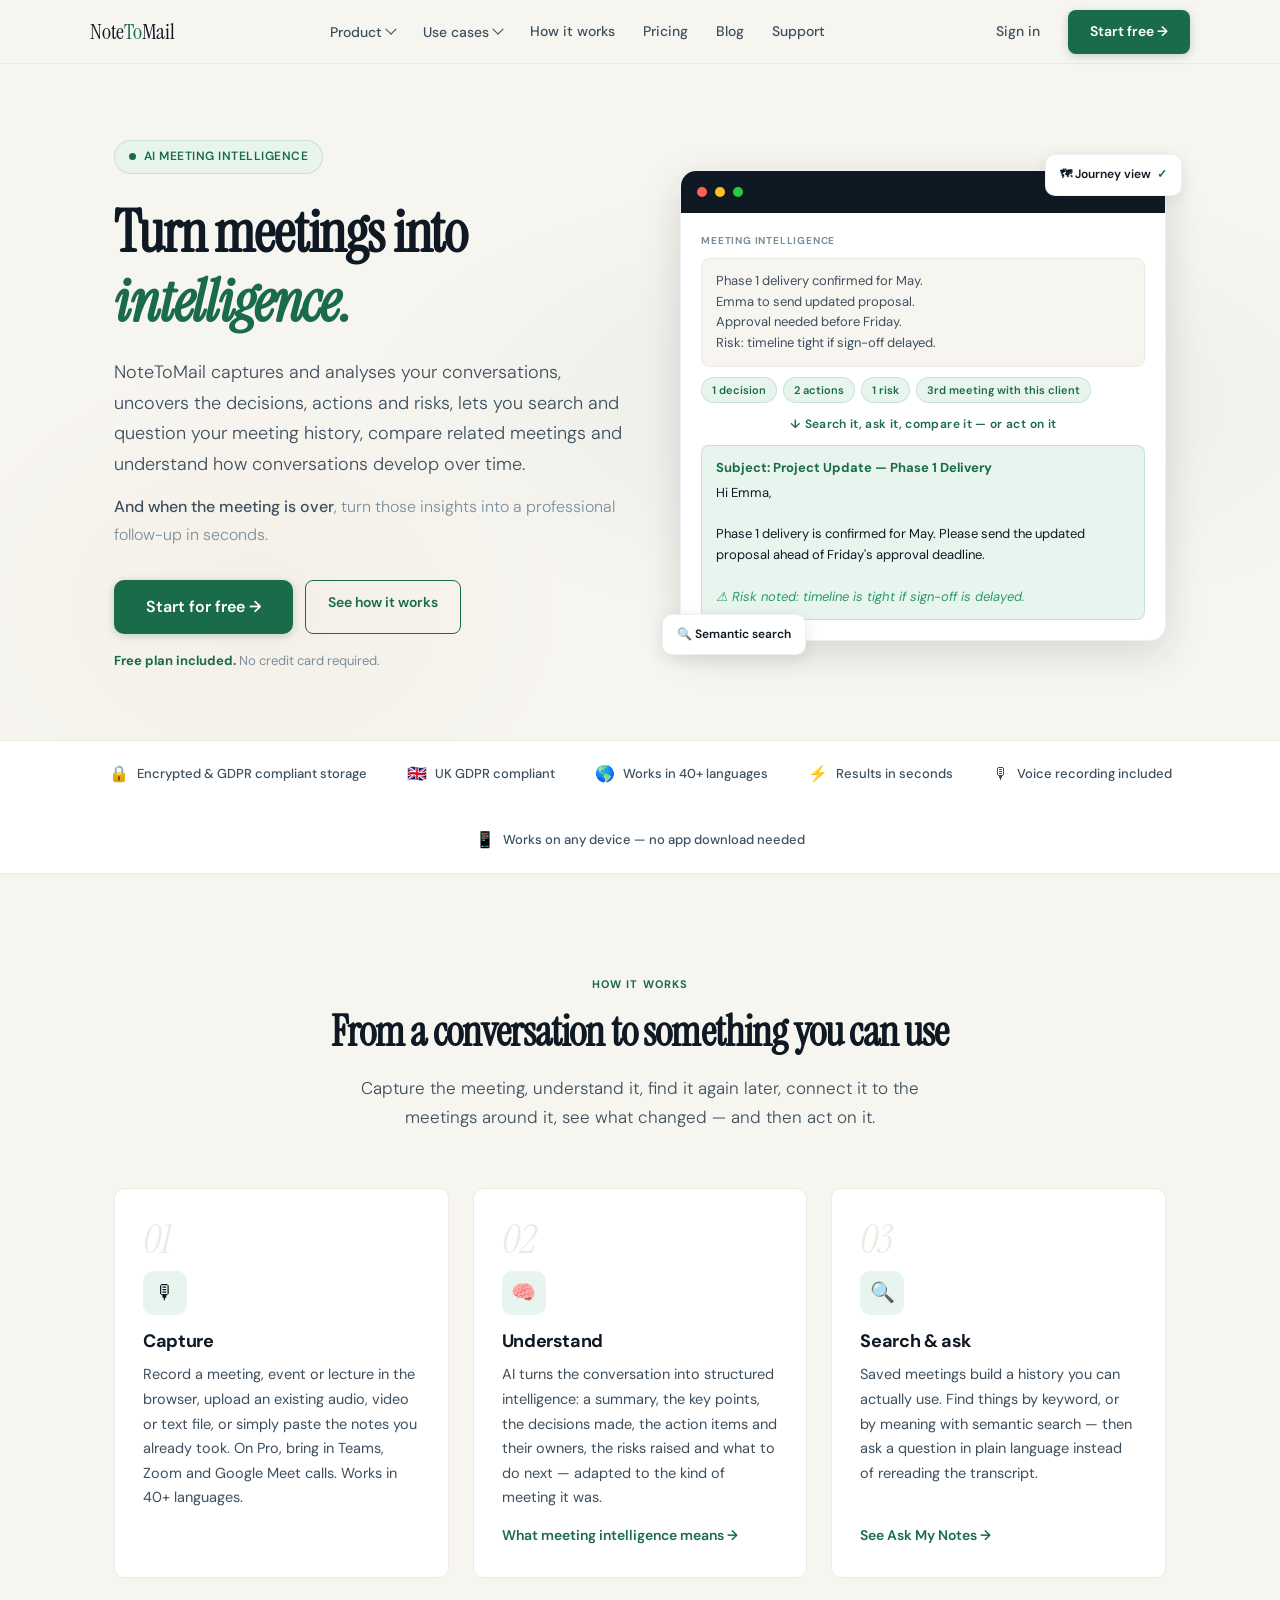
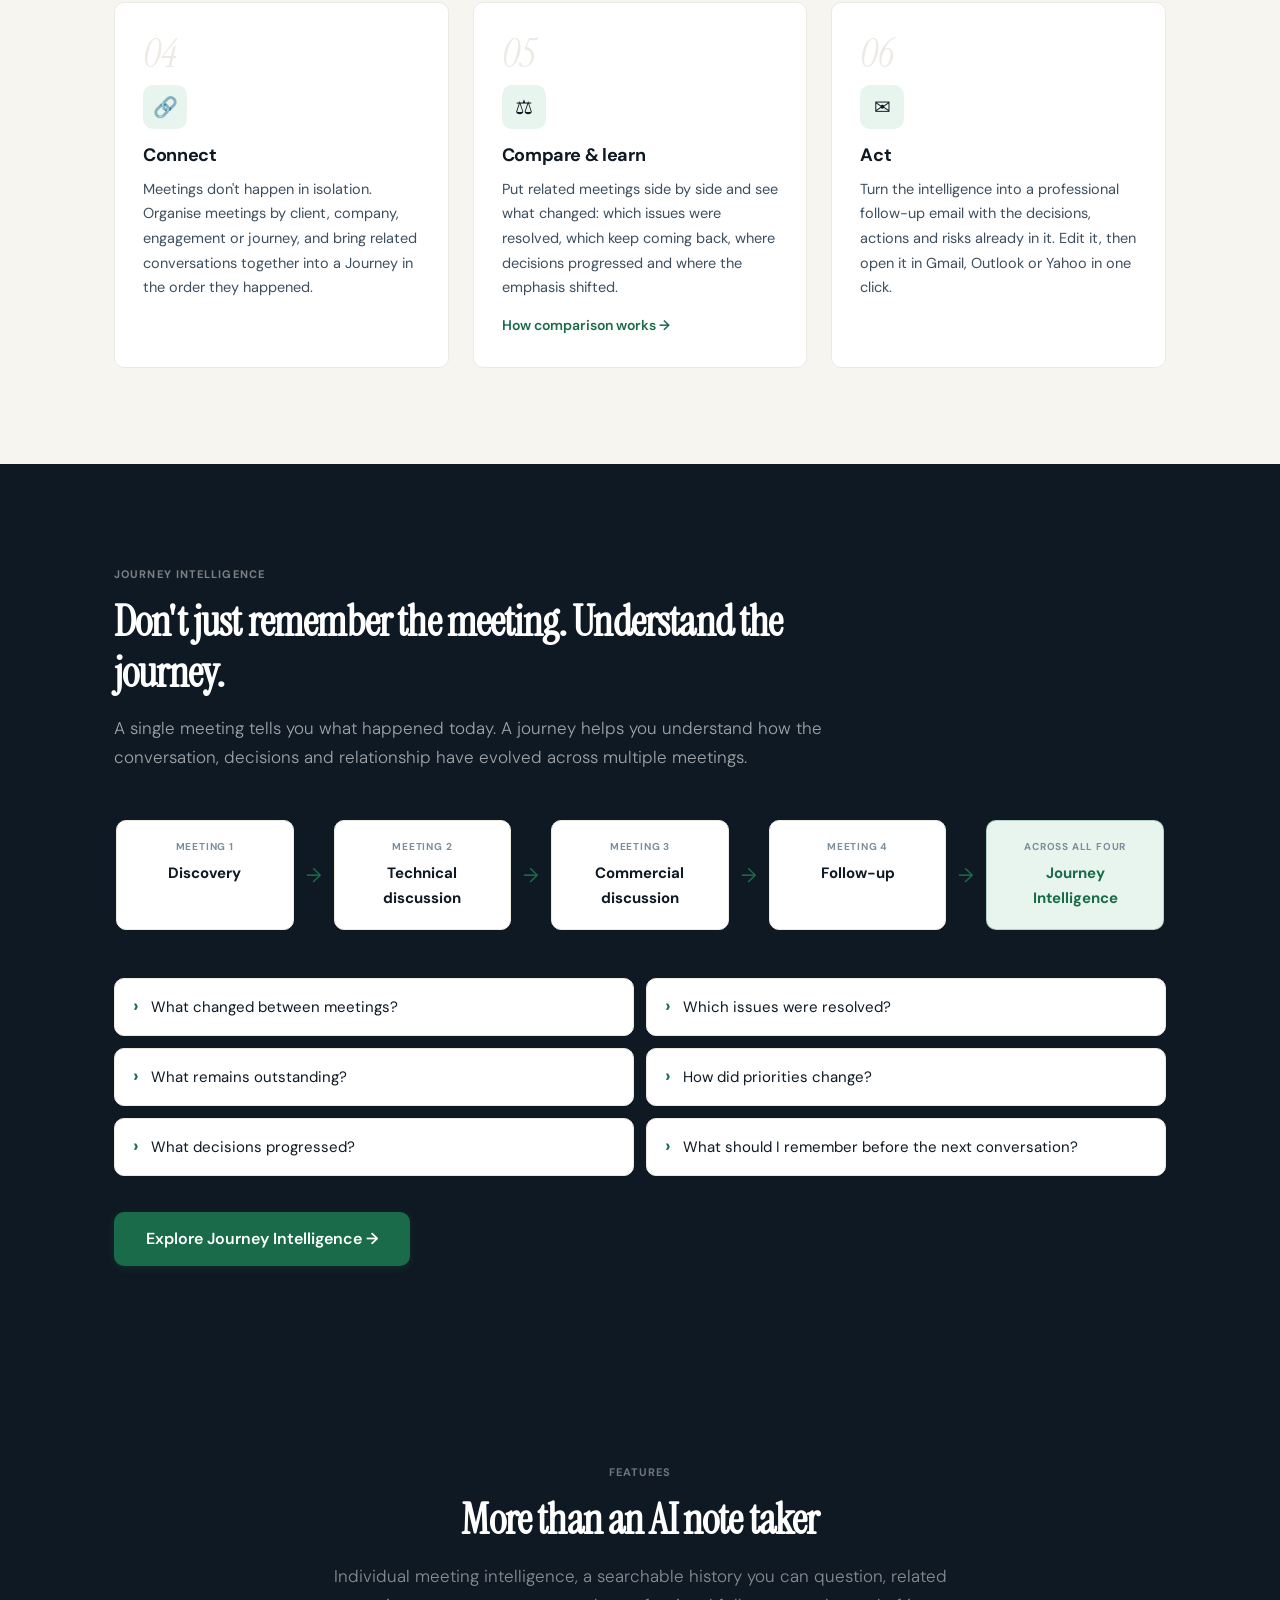
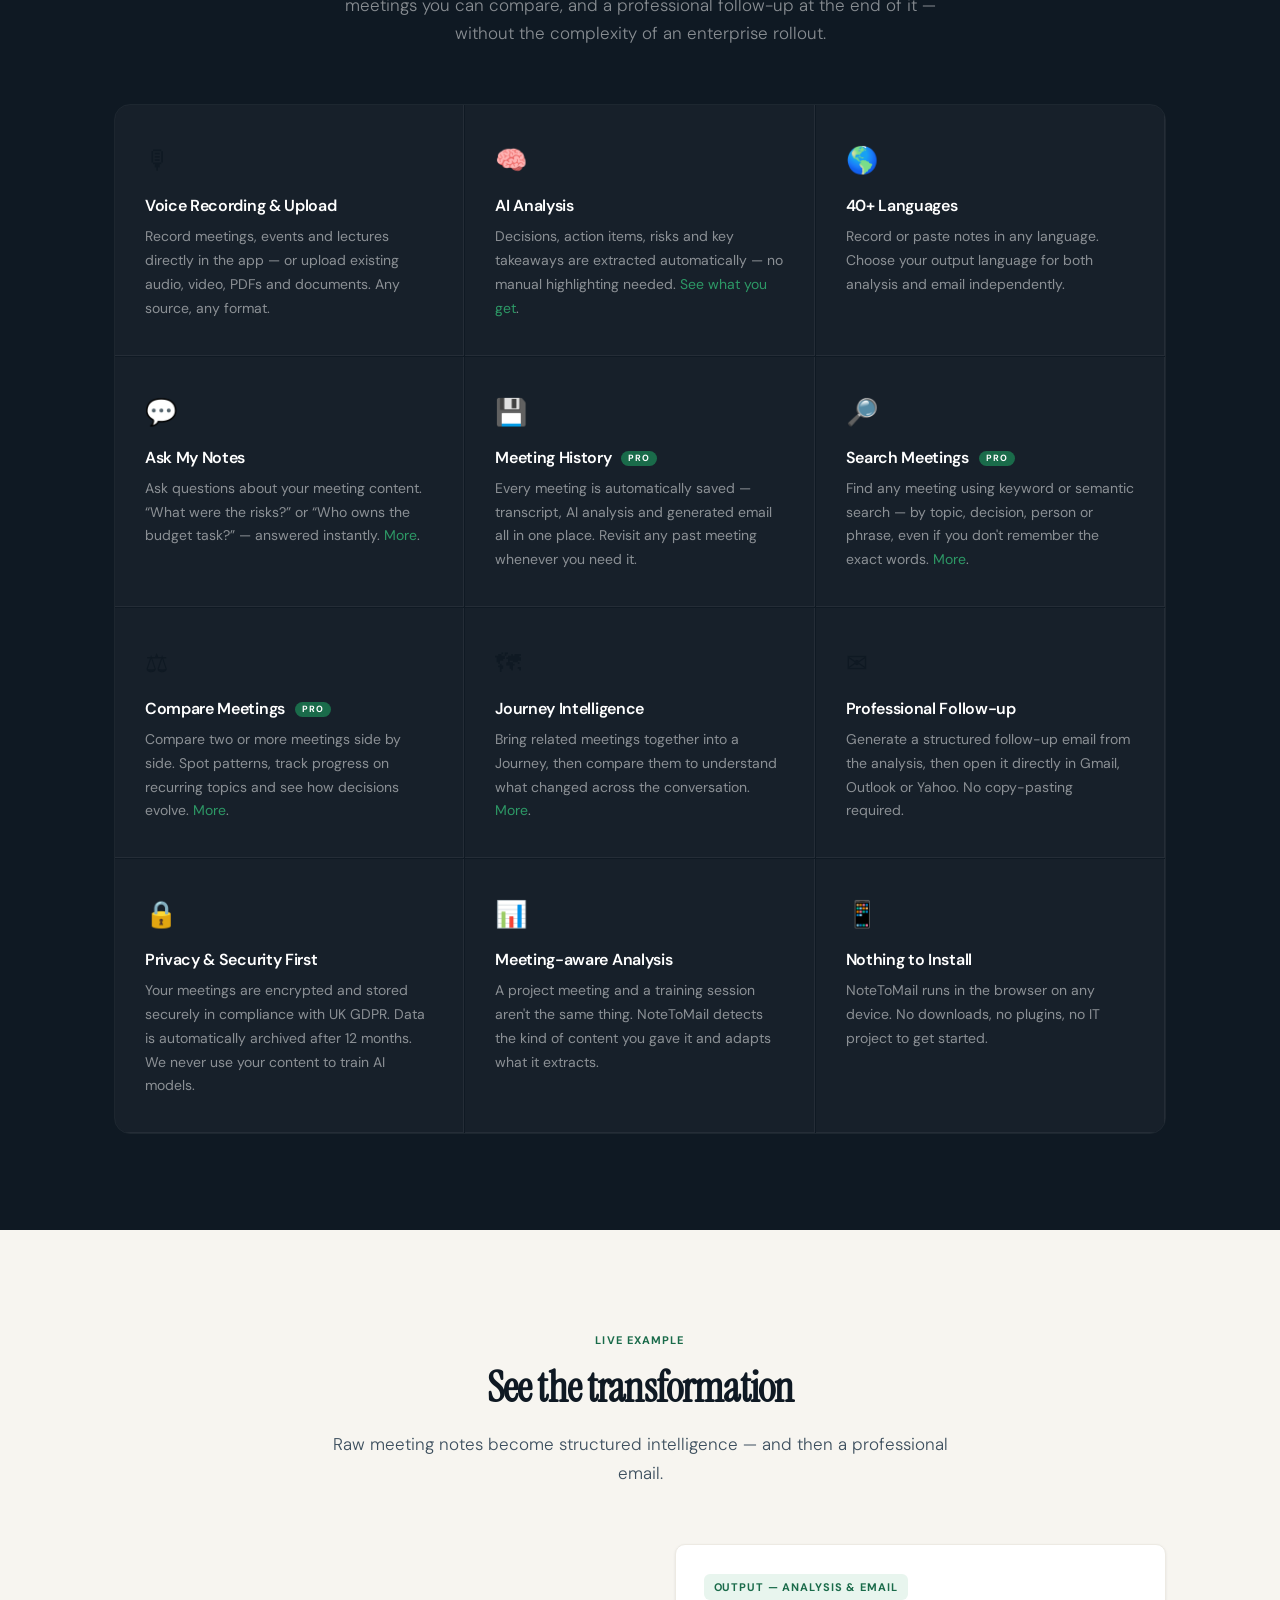
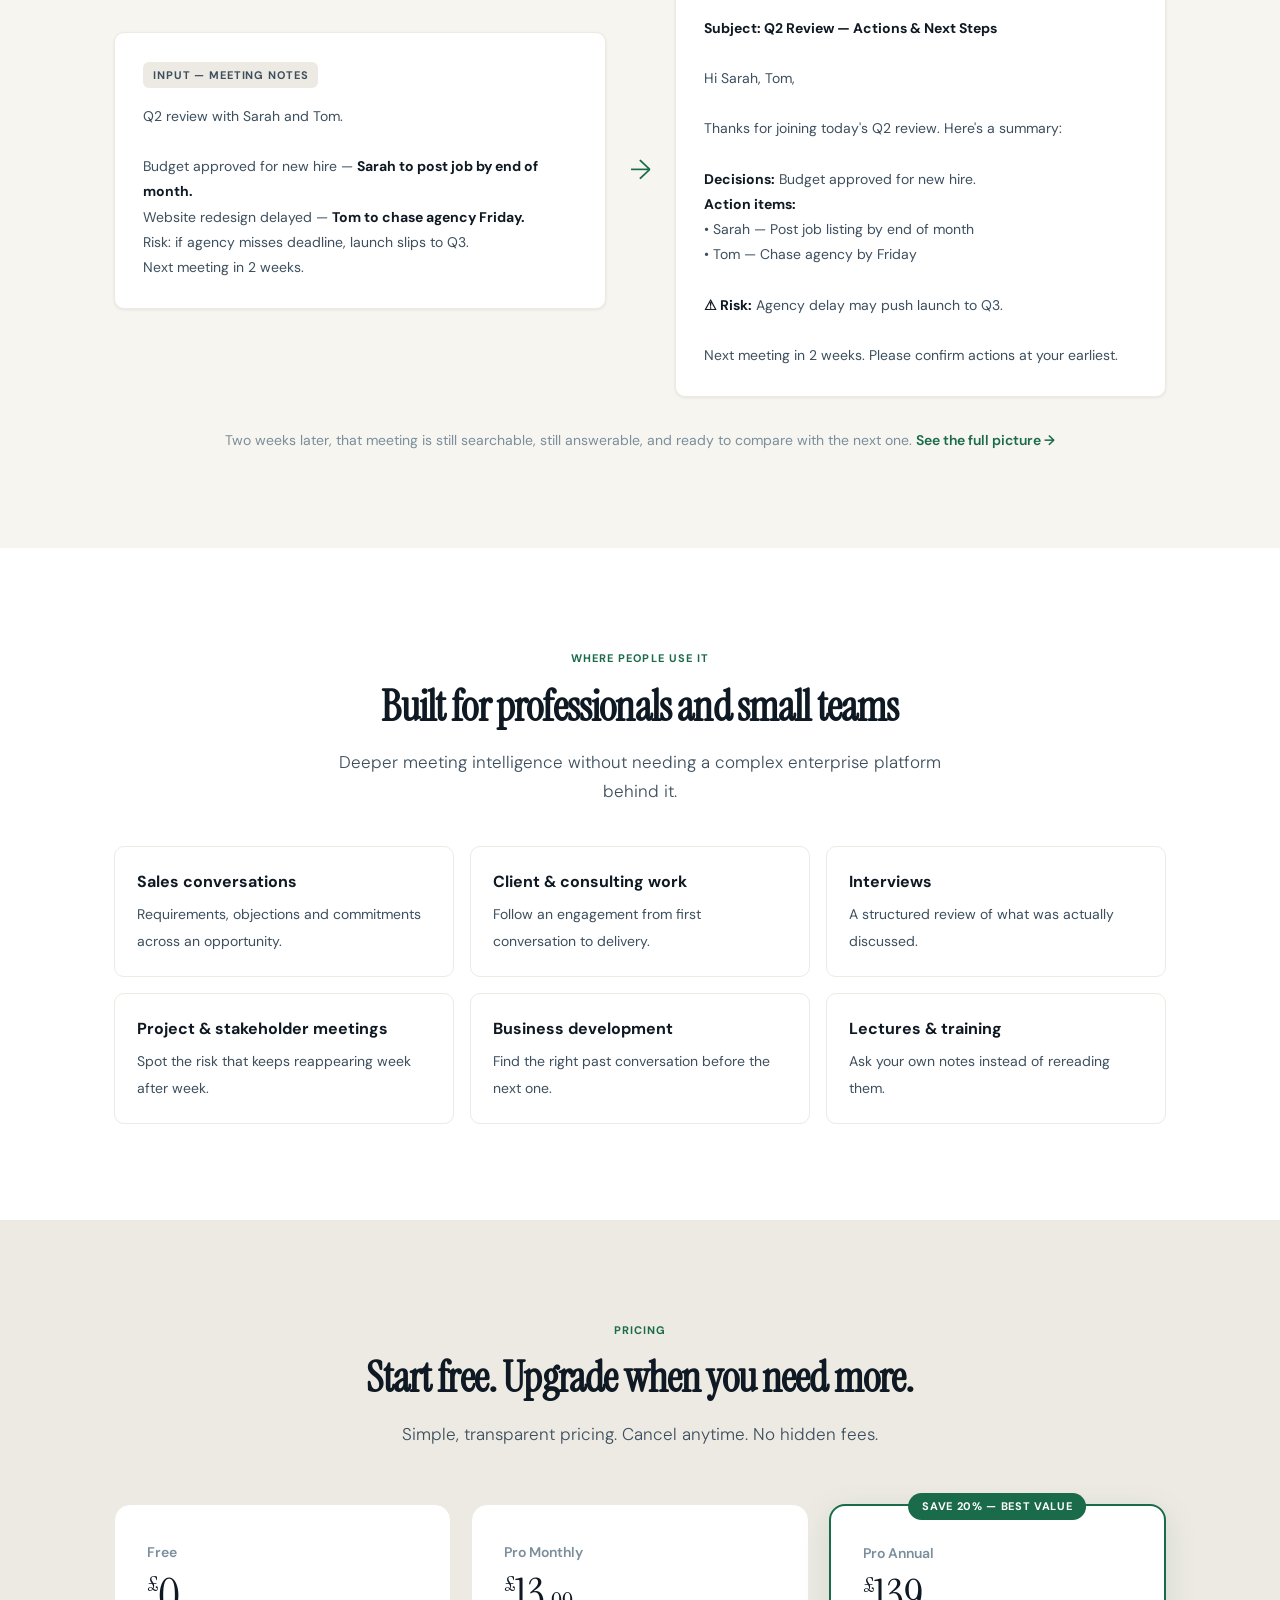
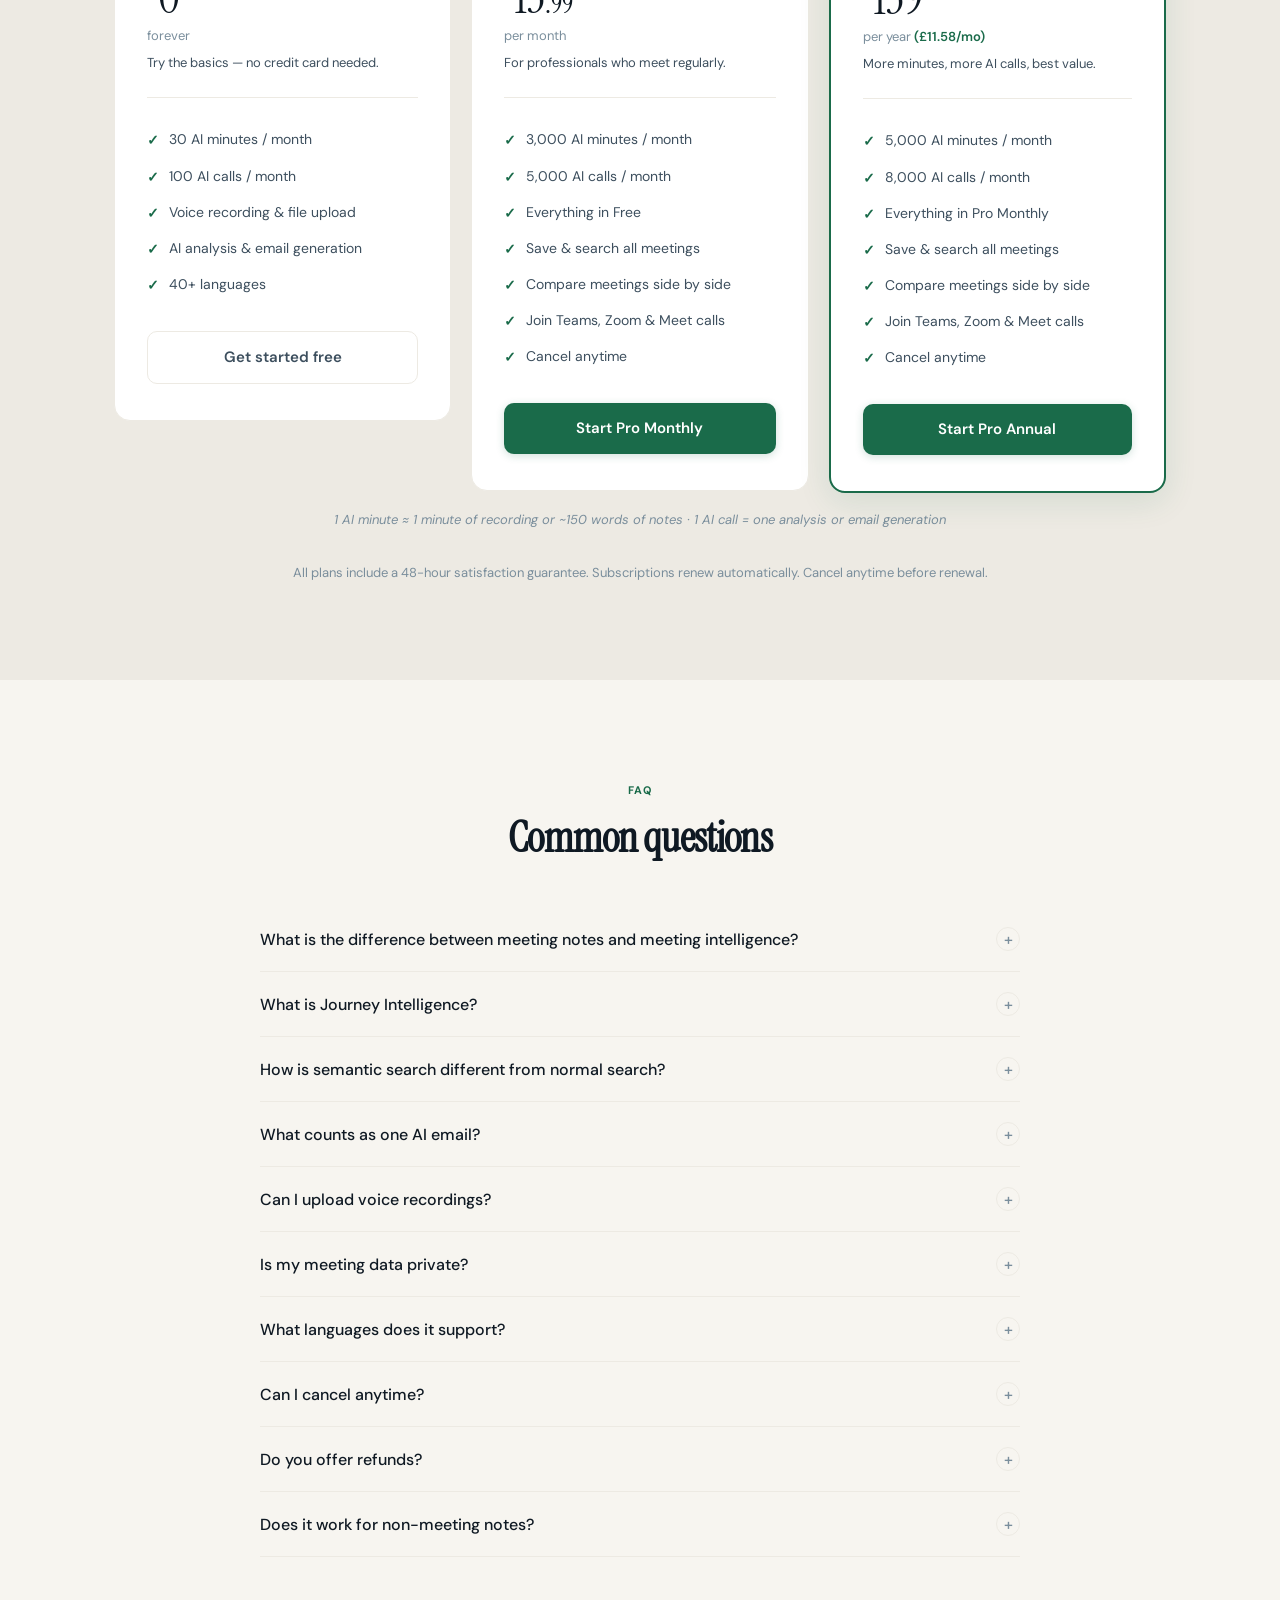
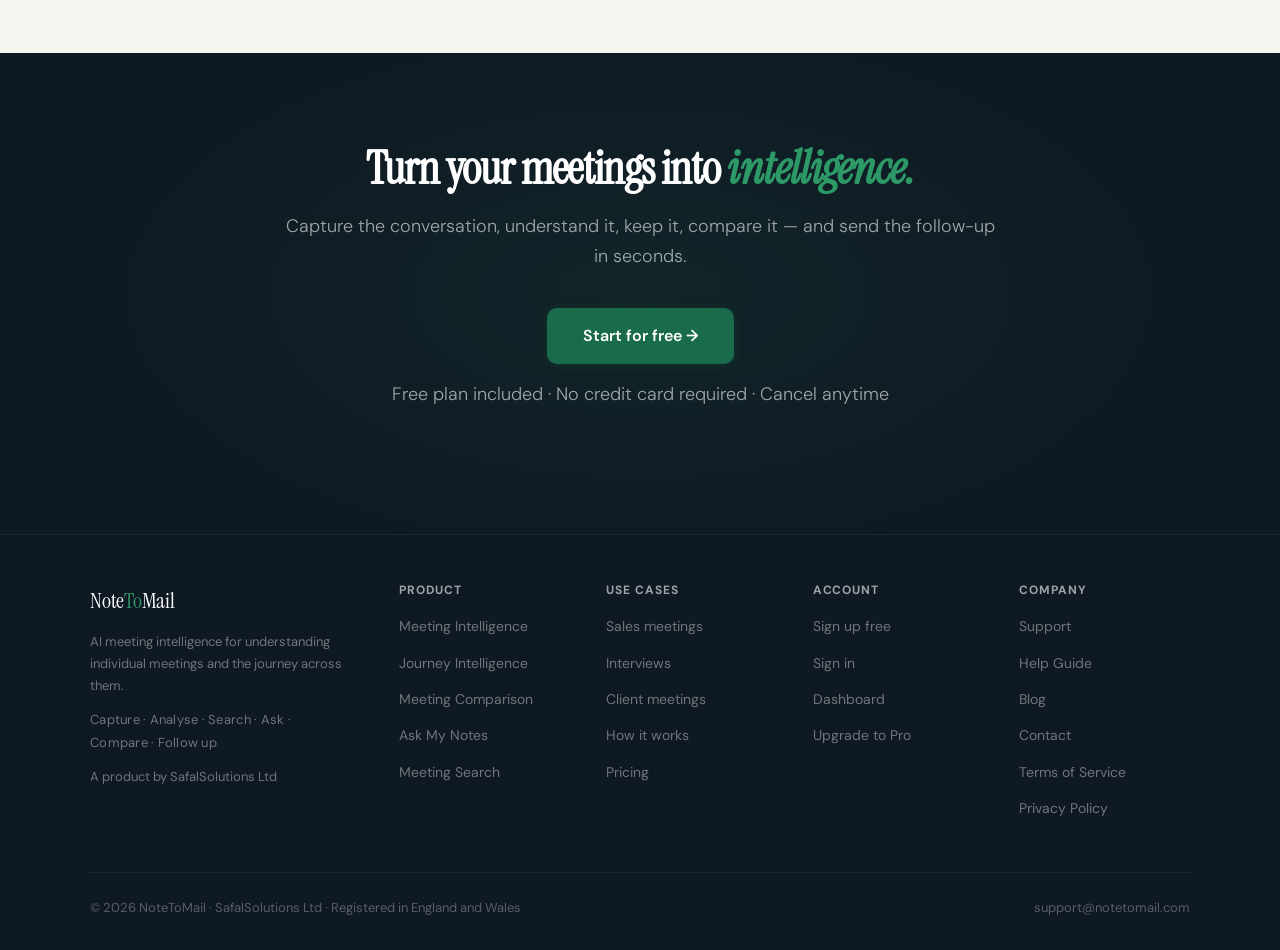
==== commit abc428e3: "Merge pull request #2 from satyajitsingh/feature/promotion Feature/promotion" ====
--- a/index.html
+++ b/index.html
@@ -3,172 +3,123 @@
 <head>
   <meta charset="UTF-8" />
   <meta name="viewport" content="width=device-width, initial-scale=1.0" />
-  <title>NoteToMail — Turn Meeting Notes into Professional Emails</title>
-  <meta name="description" content="Record or paste your meeting notes. AI extracts decisions, actions and generates a ready-to-send professional email in seconds." />
+  <meta name="google-site-verification" content="jN5_sM2YT8TlNI9cLQJbFQOp0LBzG-FJ69l03ibrVQM">
+  <title>NoteToMail | AI Meeting Intelligence &amp; Journey Intelligence</title>
+  <meta name="description" content="AI meeting intelligence: capture and analyse meetings, search your history, ask questions, compare related meetings and turn insights into professional follow-ups.">
+  <meta name="keywords" content="AI meeting intelligence, meeting intelligence platform, AI meeting analysis, meeting journey, journey intelligence, meeting comparison, semantic meeting search, ask questions about meetings, conversation intelligence, AI meeting notes, follow-up email generator">
+  <link rel="canonical" href="https://notetomail.com/">
+
+  <!---linkedln-->
+  <script type="text/javascript">
+  _linkedin_partner_id = "8895330";
+  window._linkedin_data_partner_ids = window._linkedin_data_partner_ids || [];
+  window._linkedin_data_partner_ids.push(_linkedin_partner_id);
+  </script><script type="text/javascript">
+  (function(l) {
+  if (!l){window.lintrk = function(a,b){window.lintrk.q.push([a,b])};
+  window.lintrk.q=[]}
+  var s = document.getElementsByTagName("script")[0];
+  var b = document.createElement("script");
+  b.type = "text/javascript";b.async = true;
+  b.src = "https://snap.licdn.com/li.lms-analytics/insight.min.js";
+  s.parentNode.insertBefore(b, s);})(window.lintrk);
+  </script>
+  <noscript>
+  <img height="1" width="1" style="display:none;" alt="" src="https://px.ads.linkedin.com/collect/?pid=8895330&fmt=gif" />
+  </noscript>
+
+  <!-- Open Graph -->
+  <meta property="og:title" content="NoteToMail | AI Meeting Intelligence &amp; Journey Intelligence">
+  <meta property="og:description" content="AI meeting intelligence: capture and analyse meetings, search your history, ask questions, compare related meetings and turn insights into professional follow-ups.">
+  <meta property="og:url" content="https://notetomail.com/">
+  <meta property="og:site_name" content="NoteToMail">
+  <meta property="og:type" content="website">
+  <meta property="og:image" content="https://notetomail.com/og-image.png">
+  <meta property="og:image:width" content="1200">
+  <meta property="og:image:height" content="630">
+
+  <!-- Twitter -->
+  <meta name="twitter:card" content="summary_large_image">
+  <meta name="twitter:title" content="NoteToMail | AI Meeting Intelligence &amp; Journey Intelligence">
+  <meta name="twitter:description" content="AI meeting intelligence: capture and analyse meetings, search your history, ask questions, compare related meetings and turn insights into professional follow-ups.">
+  <meta name="twitter:image" content="https://notetomail.com/og-image.png">
+
   <link rel="preconnect" href="https://fonts.googleapis.com" />
   <link rel="preconnect" href="https://fonts.gstatic.com" crossorigin />
   <link href="https://fonts.googleapis.com/css2?family=Instrument+Serif:ital@0;1&family=DM+Sans:opsz,wght@9..40,300;9..40,400;9..40,500;9..40,600&display=swap" rel="stylesheet" />
+  <link rel="stylesheet" href="/assets/site.css" />
+
+  <script type="application/ld+json">
+  {
+    "@context": "https://schema.org",
+    "@graph": [
+      {
+        "@type": "Organization",
+        "@id": "https://notetomail.com/#organization",
+        "name": "NoteToMail",
+        "url": "https://notetomail.com",
+        "logo": "https://notetomail.com/og-image.png",
+        "email": "support@notetomail.com",
+        "parentOrganization": {
+          "@type": "Organization",
+          "name": "SafalSolutions Ltd",
+          "url": "https://www.safalsolutions.co.uk"
+        }
+      },
+      {
+        "@type": "WebSite",
+        "@id": "https://notetomail.com/#website",
+        "name": "NoteToMail",
+        "url": "https://notetomail.com",
+        "inLanguage": "en-GB",
+        "description": "AI meeting intelligence for understanding individual meetings and the journey across them.",
+        "publisher": { "@id": "https://notetomail.com/#organization" }
+      },
+      {
+        "@type": "SoftwareApplication",
+        "@id": "https://notetomail.com/#app",
+        "name": "NoteToMail",
+        "url": "https://notetomail.com",
+        "applicationCategory": "BusinessApplication",
+        "operatingSystem": "Web browser",
+        "description": "AI meeting intelligence. Record or upload meetings, get summaries, decisions, action items and risks, search and question your meeting history, compare related meetings and generate professional follow-up emails.",
+        "image": "https://notetomail.com/og-image.png",
+        "publisher": { "@id": "https://notetomail.com/#organization" },
+        "featureList": [
+          "Meeting recording and file upload",
+          "Automatic transcription",
+          "AI meeting analysis with summary, decisions, action items and risks",
+          "Saved meeting history",
+          "Keyword and semantic meeting search",
+          "Ask My Notes natural-language questions",
+          "Meeting comparison across related meetings",
+          "Professional follow-up email generation",
+          "Input in 40+ languages"
+        ],
+        "offers": [
+          { "@type": "Offer", "name": "Free", "price": "0", "priceCurrency": "GBP", "url": "https://notetomail.com/#pricing" },
+          { "@type": "Offer", "name": "Pro Monthly", "price": "13.99", "priceCurrency": "GBP", "url": "https://notetomail.com/#pricing" },
+          { "@type": "Offer", "name": "Pro Annual", "price": "139", "priceCurrency": "GBP", "url": "https://notetomail.com/#pricing" }
+        ]
+      }
+    ]
+  }
+  </script>
+
   <style>
-    :root {
-      --ink:        #0f1923;
-      --ink-soft:   #3d4f5e;
-      --ink-muted:  #7a8e9c;
-      --paper:      #f7f5f0;
-      --paper-warm: #edeae3;
-      --accent:     #1a6b4a;
-      --accent-lt:  #e8f5ee;
-      --accent-mid: #2d9966;
-      --gold:       #c8902a;
-      --gold-lt:    #fdf3e3;
-      --white:      #ffffff;
-      --shadow-sm:  0 1px 3px rgba(15,25,35,0.08);
-      --shadow-md:  0 4px 16px rgba(15,25,35,0.10);
-      --shadow-lg:  0 12px 40px rgba(15,25,35,0.14);
-      --r:          10px;
-    }
-
-    *, *::before, *::after { box-sizing: border-box; margin: 0; padding: 0; }
-
-    html { scroll-behavior: smooth; }
-
-    body {
-      font-family: 'DM Sans', sans-serif;
-      background: var(--paper);
-      color: var(--ink);
-      font-size: 16px;
-      line-height: 1.65;
-      overflow-x: hidden;
-    }
-
-    /* ── Typography ── */
-    .serif { font-family: 'Instrument Serif', serif; }
-
-    h1, h2, h3 { line-height: 1.2; letter-spacing: -0.02em; }
-
-    /* ── Layout ── */
-    .container { max-width: 1100px; margin: 0 auto; padding: 0 24px; }
-    .section    { padding: 96px 0; }
-    .section-sm { padding: 64px 0; }
-
-    /* ── Nav ── */
-    nav {
-      position: sticky; top: 0; z-index: 100;
-      background: rgba(247,245,240,0.92);
-      backdrop-filter: blur(12px);
-      border-bottom: 1px solid var(--paper-warm);
-      padding: 0 24px;
-    }
-    .nav-inner {
-      max-width: 1100px; margin: 0 auto;
-      display: flex; align-items: center; justify-content: space-between;
-      height: 64px;
-    }
-    .nav-logo {
-      font-family: 'Instrument Serif', serif;
-      font-size: 22px; color: var(--ink);
-      text-decoration: none; letter-spacing: -0.01em;
-    }
-    .nav-logo span { color: var(--accent); }
-    .nav-links {
-      display: flex; gap: 32px; list-style: none;
-    }
-    .nav-links a {
-      text-decoration: none; color: var(--ink-soft);
-      font-size: 14px; font-weight: 500;
-      transition: color 0.2s;
-    }
-    .nav-links a:hover { color: var(--accent); }
-    .nav-cta { display: flex; gap: 12px; align-items: center; }
-    .btn-ghost {
-      font-size: 14px; font-weight: 500;
-      color: var(--ink-soft); text-decoration: none;
-      padding: 8px 16px; border-radius: 8px;
-      transition: background 0.2s, color 0.2s;
-    }
-    .btn-ghost:hover { background: var(--paper-warm); color: var(--ink); }
-    .btn-primary {
-      background: var(--accent);
-      color: var(--white);
-      font-size: 14px; font-weight: 600;
-      text-decoration: none;
-      padding: 10px 22px; border-radius: 8px;
-      transition: background 0.2s, transform 0.15s, box-shadow 0.2s;
-      box-shadow: 0 2px 8px rgba(26,107,74,0.25);
-    }
-    .btn-primary:hover {
-      background: var(--accent-mid);
-      transform: translateY(-1px);
-      box-shadow: 0 4px 16px rgba(26,107,74,0.3);
-    }
-    .btn-primary-lg {
-      font-size: 16px; padding: 14px 32px; border-radius: 10px;
-    }
-    .btn-outline {
-      border: 1.5px solid var(--accent);
-      color: var(--accent);
-      font-size: 14px; font-weight: 600;
-      text-decoration: none;
-      padding: 10px 22px; border-radius: 8px;
-      transition: background 0.2s, color 0.2s;
-    }
-    .btn-outline:hover { background: var(--accent-lt); }
-
-    /* Hamburger */
-    .hamburger {
-      display: none; flex-direction: column; gap: 5px;
-      cursor: pointer; padding: 4px; background: none; border: none;
-    }
-    .hamburger span {
-      display: block; width: 22px; height: 2px;
-      background: var(--ink); border-radius: 2px;
-      transition: transform 0.3s, opacity 0.3s;
-    }
-    .mobile-menu {
-      display: none;
-      position: fixed; inset: 0; top: 64px;
-      background: var(--paper);
-      padding: 24px; z-index: 99;
-      flex-direction: column; gap: 16px;
-    }
-    .mobile-menu.open { display: flex; }
-    .mobile-menu a {
-      text-decoration: none; color: var(--ink);
-      font-size: 18px; font-weight: 500;
-      padding: 12px 0;
-      border-bottom: 1px solid var(--paper-warm);
-    }
-
-    @media (max-width: 768px) {
-      .nav-links, .nav-cta { display: none; }
-      .hamburger { display: flex; }
-    }
-
-    /* ── Hero ── */
-    .hero {
-      padding: 80px 0 72px;
-      position: relative; overflow: hidden;
-    }
+    /* ── Homepage-only styles (shared system lives in /assets/site.css) ── */
+
+    /* Hero */
+    .hero { padding: 76px 0 68px; position: relative; overflow: hidden; }
     .hero::before {
-      content: '';
-      position: absolute; inset: 0;
+      content: ''; position: absolute; inset: 0;
       background:
         radial-gradient(ellipse 60% 50% at 70% 50%, rgba(26,107,74,0.06) 0%, transparent 70%),
         radial-gradient(ellipse 40% 60% at 20% 80%, rgba(200,144,42,0.05) 0%, transparent 60%);
       pointer-events: none;
     }
-    .hero-inner {
-      display: grid; grid-template-columns: 1fr 1fr;
-      gap: 64px; align-items: center;
-    }
-    .hero-badge {
-      display: inline-flex; align-items: center; gap: 8px;
-      background: var(--accent-lt); color: var(--accent);
-      font-size: 12px; font-weight: 600; letter-spacing: 0.04em;
-      text-transform: uppercase;
-      padding: 6px 14px; border-radius: 100px;
-      margin-bottom: 24px;
-      border: 1px solid rgba(26,107,74,0.15);
-    }
+    .hero .container { position: relative; }
+    .hero-inner { display: grid; grid-template-columns: 1.05fr 1fr; gap: 56px; align-items: center; }
     .hero-badge::before {
       content: ''; width: 7px; height: 7px;
       background: var(--accent); border-radius: 50%;
@@ -183,79 +134,61 @@
       font-size: clamp(38px, 5vw, 58px);
       color: var(--ink); margin-bottom: 20px;
     }
-    .hero h1 em {
-      font-style: italic; color: var(--accent);
-    }
+    .hero h1 em { font-style: italic; color: var(--accent); }
     .hero-sub {
       font-size: 18px; color: var(--ink-soft);
-      line-height: 1.7; margin-bottom: 36px;
-      font-weight: 300;
-    }
-    .hero-actions { display: flex; gap: 12px; flex-wrap: wrap; }
-    .hero-note {
-      margin-top: 16px;
-      font-size: 13px; color: var(--ink-muted);
-    }
-    .hero-note strong { color: var(--accent); }
+      line-height: 1.7; margin-bottom: 14px; font-weight: 300;
+    }
+    .hero-sub-alt {
+      font-size: 16px; color: var(--ink-muted);
+      line-height: 1.7; margin-bottom: 32px; font-weight: 300;
+    }
+    .hero-sub-alt strong { color: var(--ink-soft); font-weight: 500; }
 
     /* App preview card */
-    .hero-visual {
-      position: relative;
-    }
+    .hero-visual { position: relative; }
     .app-card {
-      background: var(--white);
-      border-radius: 16px;
-      box-shadow: var(--shadow-lg);
-      overflow: hidden;
+      background: var(--white); border-radius: 16px;
+      box-shadow: var(--shadow-lg); overflow: hidden;
       border: 1px solid rgba(15,25,35,0.06);
     }
     .app-card-header {
-      background: var(--ink);
-      padding: 12px 16px;
+      background: var(--ink); padding: 12px 16px;
       display: flex; align-items: center; gap: 8px;
     }
     .dot { width: 10px; height: 10px; border-radius: 50%; }
-    .dot-r { background: #ff5f57; }
-    .dot-y { background: #ffbd2e; }
-    .dot-g { background: #28ca41; }
+    .dot-r { background: #ff5f57; } .dot-y { background: #ffbd2e; } .dot-g { background: #28ca41; }
     .app-card-header span {
-      margin-left: auto;
-      font-size: 11px; color: rgba(255,255,255,0.4);
-      font-family: monospace;
+      margin-left: auto; font-size: 11px;
+      color: rgba(255,255,255,0.4); font-family: monospace;
     }
     .app-card-body { padding: 20px; }
     .app-label {
       font-size: 10px; font-weight: 700; letter-spacing: 0.08em;
-      text-transform: uppercase; color: var(--ink-muted);
-      margin-bottom: 8px;
+      text-transform: uppercase; color: var(--ink-muted); margin-bottom: 8px;
     }
     .app-note-box {
-      background: var(--paper);
-      border: 1px solid var(--paper-warm);
-      border-radius: 8px;
-      padding: 12px 14px;
-      font-size: 13px; color: var(--ink-soft);
-      line-height: 1.6; margin-bottom: 12px;
-    }
-    .app-arrow {
-      text-align: center; font-size: 18px;
-      color: var(--accent); margin: 8px 0;
-    }
+      background: var(--paper); border: 1px solid var(--paper-warm);
+      border-radius: 8px; padding: 12px 14px;
+      font-size: 13px; color: var(--ink-soft); line-height: 1.6;
+    }
+    .app-chips { display: flex; flex-wrap: wrap; gap: 6px; margin-top: 10px; }
+    .app-chip {
+      font-size: 11px; font-weight: 600;
+      background: var(--accent-lt); color: var(--accent);
+      border: 1px solid rgba(26,107,74,0.15);
+      border-radius: 100px; padding: 3px 10px;
+    }
+    .app-arrow { text-align: center; font-size: 12px; color: var(--accent); margin: 12px 0 10px; font-weight: 600; letter-spacing: 0.03em; }
     .app-email-box {
-      background: var(--accent-lt);
-      border: 1px solid rgba(26,107,74,0.15);
-      border-radius: 8px;
-      padding: 12px 14px;
-      font-size: 13px; color: var(--ink);
-      line-height: 1.6;
+      background: var(--accent-lt); border: 1px solid rgba(26,107,74,0.15);
+      border-radius: 8px; padding: 12px 14px;
+      font-size: 13px; color: var(--ink); line-height: 1.6;
     }
     .app-email-box strong { color: var(--accent); display: block; margin-bottom: 4px; }
-
     .floating-tag {
-      position: absolute;
-      background: var(--white);
-      border-radius: 10px;
-      padding: 10px 14px;
+      position: absolute; background: var(--white);
+      border-radius: 10px; padding: 10px 14px;
       box-shadow: var(--shadow-md);
       font-size: 12px; font-weight: 600;
       display: flex; align-items: center; gap: 6px;
@@ -267,14 +200,14 @@
       50% { transform: translateY(-6px); }
     }
     .tag-1 { top: -16px; right: -16px; animation-delay: 0s; }
-    .tag-2 { bottom: 24px; left: -20px; animation-delay: 1.5s; }
+    .tag-2 { bottom: -14px; left: -18px; animation-delay: 1.5s; }
 
     @media (max-width: 900px) {
       .hero-inner { grid-template-columns: 1fr; }
       .hero-visual { display: none; }
     }
 
-    /* ── Trust bar ── */
+    /* Trust bar */
     .trust-bar {
       background: var(--white);
       border-top: 1px solid var(--paper-warm);
@@ -283,9 +216,8 @@
     }
     .trust-inner {
       max-width: 1100px; margin: 0 auto;
-      display: flex; align-items: center;
-      justify-content: center; gap: 40px;
-      flex-wrap: wrap;
+      display: flex; align-items: center; justify-content: center;
+      gap: 40px; flex-wrap: wrap;
     }
     .trust-item {
       display: flex; align-items: center; gap: 8px;
@@ -293,43 +225,39 @@
     }
     .trust-item span { font-size: 16px; }
 
-    /* ── How it works ── */
-    .steps-grid {
+    /* Product story steps */
+    .story-grid {
       display: grid; grid-template-columns: repeat(3, 1fr);
-      gap: 32px; margin-top: 56px;
-    }
-    .step-card {
-      background: var(--white);
-      border-radius: var(--r);
-      padding: 32px;
-      border: 1px solid var(--paper-warm);
-      position: relative;
+      gap: 24px; margin-top: 56px;
+    }
+    .story-card {
+      background: var(--white); border-radius: var(--r);
+      padding: 30px 28px; border: 1px solid var(--paper-warm);
       transition: box-shadow 0.2s, transform 0.2s;
-    }
-    .step-card:hover {
-      box-shadow: var(--shadow-md);
-      transform: translateY(-2px);
-    }
-    .step-num {
-      font-family: 'Instrument Serif', serif;
-      font-size: 48px; color: var(--paper-warm);
-      line-height: 1; margin-bottom: 16px;
-      font-style: italic;
-    }
-    .step-icon {
+      display: flex; flex-direction: column;
+    }
+    .story-card:hover { box-shadow: var(--shadow-md); transform: translateY(-2px); }
+    .story-num {
+      font-family: 'Instrument Serif', serif; font-style: italic;
+      font-size: 40px; color: var(--paper-warm); line-height: 1; margin-bottom: 12px;
+    }
+    .story-icon {
       width: 44px; height: 44px; border-radius: 10px;
       background: var(--accent-lt);
       display: flex; align-items: center; justify-content: center;
       font-size: 20px; margin-bottom: 16px;
     }
-    .step-card h3 { font-size: 18px; margin-bottom: 10px; }
-    .step-card p { font-size: 14px; color: var(--ink-soft); line-height: 1.7; }
-
-    @media (max-width: 768px) {
-      .steps-grid { grid-template-columns: 1fr; }
-    }
-
-    /* ── Features ── */
+    .story-card h3 { font-size: 18px; margin-bottom: 10px; }
+    .story-card p { font-size: 14.5px; color: var(--ink-soft); line-height: 1.7; }
+    .story-card .card-link {
+      margin-top: auto; padding-top: 14px;
+      font-size: 14px; font-weight: 600; color: var(--accent); text-decoration: none;
+    }
+    .story-card .card-link:hover { text-decoration: underline; }
+    @media (max-width: 900px) { .story-grid { grid-template-columns: repeat(2, 1fr); } }
+    @media (max-width: 620px) { .story-grid { grid-template-columns: 1fr; } }
+
+    /* Features grid (dark) */
     .features-bg { background: var(--ink); }
     .features-grid {
       display: grid; grid-template-columns: repeat(3, 1fr);
@@ -338,96 +266,55 @@
       border-radius: 16px; overflow: hidden;
     }
     .feat-card {
-      padding: 36px 32px;
-      background: rgba(255,255,255,0.03);
+      padding: 34px 30px; background: rgba(255,255,255,0.03);
       border-right: 1px solid rgba(255,255,255,0.06);
       border-bottom: 1px solid rgba(255,255,255,0.06);
       transition: background 0.2s;
     }
     .feat-card:hover { background: rgba(255,255,255,0.06); }
-    .feat-icon {
-      font-size: 28px; margin-bottom: 16px; display: block;
-    }
-    .feat-card h3 {
-      font-size: 16px; color: var(--white);
-      margin-bottom: 10px; font-weight: 600;
-    }
+    .feat-icon { font-size: 26px; margin-bottom: 14px; display: block; }
+    .feat-card h3 { font-size: 16px; color: var(--white); margin-bottom: 10px; font-weight: 600; }
     .feat-card p { font-size: 14px; color: rgba(255,255,255,0.5); line-height: 1.7; }
-    .features-bg .section-label { color: rgba(255,255,255,0.4); }
-    .features-bg h2 { color: var(--white); }
-
-    @media (max-width: 900px) {
-      .features-grid { grid-template-columns: repeat(2, 1fr); }
-    }
-    @media (max-width: 600px) {
-      .features-grid { grid-template-columns: 1fr; }
-    }
-
-    /* ── Section labels ── */
-    .section-label {
-      display: inline-block;
-      font-size: 11px; font-weight: 700; letter-spacing: 0.1em;
-      text-transform: uppercase; color: var(--accent);
-      margin-bottom: 14px;
-    }
-    .section-title {
-      font-family: 'Instrument Serif', serif;
-      font-size: clamp(28px, 4vw, 42px);
-      color: var(--ink); margin-bottom: 16px;
-    }
-    .section-sub {
-      font-size: 17px; color: var(--ink-soft);
-      max-width: 520px; line-height: 1.7;
-      font-weight: 300;
-    }
-    .text-center { text-align: center; }
-    .text-center .section-sub { margin: 0 auto; }
-
-    /* ── Demo ── */
+    .feat-card a { color: var(--accent-mid); text-decoration: none; }
+    .feat-card a:hover { text-decoration: underline; }
+    @media (max-width: 900px) { .features-grid { grid-template-columns: repeat(2, 1fr); } }
+    @media (max-width: 600px) { .features-grid { grid-template-columns: 1fr; } }
+
+    /* Demo */
     .demo-grid {
       display: grid; grid-template-columns: 1fr auto 1fr;
       gap: 24px; align-items: center; margin-top: 56px;
     }
     .demo-card {
-      background: var(--white);
-      border-radius: var(--r);
-      padding: 28px;
-      border: 1px solid var(--paper-warm);
+      background: var(--white); border-radius: var(--r);
+      padding: 28px; border: 1px solid var(--paper-warm);
       box-shadow: var(--shadow-sm);
     }
     .demo-card-label {
       font-size: 11px; font-weight: 700; letter-spacing: 0.08em;
       text-transform: uppercase; padding: 4px 10px;
-      border-radius: 6px; display: inline-block;
-      margin-bottom: 16px;
+      border-radius: 6px; display: inline-block; margin-bottom: 16px;
     }
     .label-input { background: var(--paper-warm); color: var(--ink-soft); }
     .label-output { background: var(--accent-lt); color: var(--accent); }
     .demo-text { font-size: 14px; color: var(--ink-soft); line-height: 1.8; }
     .demo-text strong { color: var(--ink); }
-    .demo-arrow {
-      font-size: 28px; color: var(--accent);
-      font-weight: 300;
-    }
-
+    .demo-arrow { font-size: 28px; color: var(--accent); font-weight: 300; }
     @media (max-width: 700px) {
       .demo-grid { grid-template-columns: 1fr; }
       .demo-arrow { text-align: center; }
     }
 
-    /* ── Pricing ── */
+    /* Pricing */
     .pricing-bg { background: var(--paper-warm); }
     .pricing-grid {
       display: grid; grid-template-columns: repeat(3, 1fr);
       gap: 20px; margin-top: 56px; align-items: start;
     }
     .price-card {
-      background: var(--white);
-      border-radius: 16px;
-      padding: 36px 32px;
-      border: 1px solid var(--paper-warm);
-      position: relative;
-      transition: box-shadow 0.2s;
+      background: var(--white); border-radius: 16px;
+      padding: 36px 32px; border: 1px solid var(--paper-warm);
+      position: relative; transition: box-shadow 0.2s;
     }
     .price-card:hover { box-shadow: var(--shadow-md); }
     .price-card.featured {
@@ -444,35 +331,28 @@
     .price-name { font-size: 14px; font-weight: 600; color: var(--ink-muted); margin-bottom: 8px; }
     .price-amount {
       font-family: 'Instrument Serif', serif;
-      font-size: 48px; color: var(--ink);
-      line-height: 1; margin-bottom: 4px;
+      font-size: 48px; color: var(--ink); line-height: 1; margin-bottom: 4px;
     }
     .price-amount sup { font-size: 22px; vertical-align: top; margin-top: 8px; }
     .price-period { font-size: 13px; color: var(--ink-muted); margin-bottom: 6px; }
     .price-desc { font-size: 13px; color: var(--ink-soft); margin-bottom: 24px; }
     .price-divider { height: 1px; background: var(--paper-warm); margin: 24px 0; }
-    .price-features { list-style: none; space: 0; }
+    .price-features { list-style: none; }
     .price-features li {
       display: flex; align-items: flex-start; gap: 10px;
-      font-size: 14px; color: var(--ink-soft);
-      padding: 6px 0;
+      font-size: 14px; color: var(--ink-soft); padding: 6px 0;
     }
     .price-features li::before {
-      content: '✓'; color: var(--accent);
+      content: '\2713'; color: var(--accent);
       font-weight: 700; flex-shrink: 0; margin-top: 1px;
     }
     .price-cta {
-      display: block; width: 100%;
-      text-align: center; text-decoration: none;
+      display: block; width: 100%; text-align: center; text-decoration: none;
       padding: 13px; border-radius: 10px;
-      font-weight: 600; font-size: 15px;
-      margin-top: 28px;
+      font-weight: 600; font-size: 15px; margin-top: 28px;
       transition: all 0.2s;
     }
-    .price-cta-outline {
-      border: 1.5px solid var(--paper-warm);
-      color: var(--ink-soft);
-    }
+    .price-cta-outline { border: 1.5px solid var(--paper-warm); color: var(--ink-soft); }
     .price-cta-outline:hover { border-color: var(--accent); color: var(--accent); }
     .price-cta-filled {
       background: var(--accent); color: var(--white);
@@ -482,168 +362,71 @@
       background: var(--accent-mid);
       box-shadow: 0 4px 16px rgba(26,107,74,0.3);
     }
-
     @media (max-width: 900px) {
       .pricing-grid { grid-template-columns: 1fr; max-width: 400px; margin-left: auto; margin-right: auto; }
     }
-
-    /* ── FAQ ── */
-    .faq-list { max-width: 720px; margin: 56px auto 0; }
-    .faq-item {
-      border-bottom: 1px solid var(--paper-warm);
-    }
-    .faq-q {
-      width: 100%; background: none; border: none;
-      display: flex; justify-content: space-between; align-items: center;
-      padding: 20px 0; cursor: pointer;
-      font-family: 'DM Sans', sans-serif;
-      font-size: 16px; font-weight: 500; color: var(--ink);
-      text-align: left; gap: 16px;
-    }
-    .faq-q:hover { color: var(--accent); }
-    .faq-icon {
-      width: 24px; height: 24px; border-radius: 50%;
-      border: 1.5px solid var(--paper-warm);
-      display: flex; align-items: center; justify-content: center;
-      font-size: 16px; flex-shrink: 0; color: var(--ink-muted);
-      transition: transform 0.3s, background 0.2s;
-    }
-    .faq-item.open .faq-icon {
-      transform: rotate(45deg);
-      background: var(--accent-lt); border-color: var(--accent);
-      color: var(--accent);
-    }
-    .faq-a {
-      max-height: 0; overflow: hidden;
-      transition: max-height 0.35s ease, padding 0.2s;
-    }
-    .faq-a-inner {
-      padding-bottom: 20px;
-      font-size: 15px; color: var(--ink-soft); line-height: 1.75;
-    }
-    .faq-item.open .faq-a { max-height: 300px; }
-
-    /* ── CTA section ── */
-    .cta-section {
-      background: var(--ink);
-      padding: 96px 0; text-align: center;
-      position: relative; overflow: hidden;
-    }
-    .cta-section::before {
-      content: '';
-      position: absolute; inset: 0;
-      background: radial-gradient(ellipse 60% 80% at 50% 50%, rgba(26,107,74,0.15) 0%, transparent 70%);
-      pointer-events: none;
-    }
-    .cta-section h2 {
-      font-family: 'Instrument Serif', serif;
-      font-size: clamp(32px, 5vw, 52px);
-      color: var(--white); margin-bottom: 16px;
-    }
-    .cta-section h2 em { font-style: italic; color: var(--accent-mid); }
-    .cta-section p {
-      font-size: 18px; color: rgba(255,255,255,0.6);
-      margin-bottom: 40px; font-weight: 300;
-    }
-    .cta-section .btn-primary {
-      font-size: 16px; padding: 15px 36px; border-radius: 10px;
-    }
-    .cta-note { margin-top: 16px; font-size: 13px; color: rgba(255,255,255,0.35); }
-
-    /* ── Footer ── */
-    footer {
-      background: var(--ink);
-      border-top: 1px solid rgba(255,255,255,0.06);
-      padding: 48px 24px 32px;
-      color: rgba(255,255,255,0.5);
-    }
-    .footer-inner {
-      max-width: 1100px; margin: 0 auto;
-      display: grid; grid-template-columns: 2fr 1fr 1fr 1fr;
-      gap: 48px;
-    }
-    .footer-brand .nav-logo { color: var(--white); }
-    .footer-brand p {
-      margin-top: 12px; font-size: 13px;
-      color: rgba(255,255,255,0.4); line-height: 1.7;
-      max-width: 240px;
-    }
-    .footer-col h4 {
-      font-size: 12px; font-weight: 700;
-      letter-spacing: 0.08em; text-transform: uppercase;
-      color: rgba(255,255,255,0.6); margin-bottom: 16px;
-    }
-    .footer-col ul { list-style: none; }
-    .footer-col li { margin-bottom: 10px; }
-    .footer-col a {
-      text-decoration: none; font-size: 14px;
-      color: rgba(255,255,255,0.4);
-      transition: color 0.2s;
-    }
-    .footer-col a:hover { color: var(--white); }
-    .footer-bottom {
-      max-width: 1100px; margin: 40px auto 0;
-      padding-top: 24px; border-top: 1px solid rgba(255,255,255,0.06);
-      display: flex; justify-content: space-between; align-items: center;
-      flex-wrap: wrap; gap: 12px;
-      font-size: 13px; color: rgba(255,255,255,0.3);
-    }
-
-    @media (max-width: 900px) {
-      .footer-inner { grid-template-columns: 1fr 1fr; }
-    }
-    @media (max-width: 600px) {
-      .footer-inner { grid-template-columns: 1fr; }
-      .footer-bottom { flex-direction: column; text-align: center; }
-    }
-
-    /* ── Animations ── */
-    .fade-up {
-      opacity: 0; transform: translateY(24px);
-      transition: opacity 0.6s ease, transform 0.6s ease;
-    }
-    .fade-up.visible { opacity: 1; transform: translateY(0); }
-    .fade-up-d1 { transition-delay: 0.1s; }
-    .fade-up-d2 { transition-delay: 0.2s; }
-    .fade-up-d3 { transition-delay: 0.3s; }
   </style>
 </head>
 <body>
-
-<!-- ══════════════════════════════════════════════
-     NAV
-══════════════════════════════════════════════ -->
-<nav>
+<a class="skip-link" href="#main">Skip to content</a>
+
+<nav class="site-nav">
   <div class="nav-inner">
-    <a href="index.html" class="nav-logo">Note<span>To</span>Mail</a>
+    <a href="/" class="nav-logo">Note<span>To</span>Mail</a>
     <ul class="nav-links">
-      <li><a href="#how-it-works">How it works</a></li>
-      <li><a href="#features">Features</a></li>
-      <li><a href="#pricing">Pricing</a></li>
-      <li><a href="#faq">FAQ</a></li>
-      <li><a href="support.html">Support</a></li>
-      <li><a href="help-guide.html" >Help Guide</a></li>
+      <li class="nav-item-dd" data-open="false">
+        <button class="nav-trigger" type="button" aria-expanded="false" aria-haspopup="true">Product <span class="caret" aria-hidden="true"></span></button>
+        <ul class="nav-menu">
+            <li><a href="/meeting-intelligence">Meeting Intelligence<small>Turn conversations into structured insight</small></a></li>
+            <li><a href="/journey-intelligence">Journey Intelligence<small>Compare related meetings across a Journey</small></a></li>
+            <li><a href="/meeting-comparison">Meeting Comparison<small>Compare related meetings side by side</small></a></li>
+            <li><a href="/ask-my-notes">Ask My Notes<small>Ask questions about your meeting content</small></a></li>
+            <li><a href="/meeting-search">Meeting Search<small>Keyword and semantic search across your history</small></a></li>
+        </ul>
+      </li>
+      <li class="nav-item-dd" data-open="false">
+        <button class="nav-trigger" type="button" aria-expanded="false" aria-haspopup="true">Use cases <span class="caret" aria-hidden="true"></span></button>
+        <ul class="nav-menu">
+            <li><a href="/sales-meeting-intelligence">Sales meetings<small>Requirements, objections and commitments</small></a></li>
+            <li><a href="/interview-meeting-analysis">Interviews<small>Structured review of interview conversations</small></a></li>
+            <li><a href="/journey-intelligence">Client &amp; project meetings<small>Understand a relationship across meetings</small></a></li>
+        </ul>
+      </li>
+      <li><a href="/#how-it-works">How it works</a></li>
+      <li><a href="/#pricing">Pricing</a></li>
+      <li><a href="/blog/blog-index.html">Blog</a></li>
+      <li><a href="/support.html">Support</a></li>
     </ul>
     <div class="nav-cta">
       <a href="https://app.notetomail.com/signin" class="btn-ghost">Sign in</a>
-      <a href="https://app.notetomail.com/signup" class="btn-primary">Start free →</a>
-    </div>
-    <button class="hamburger" onclick="toggleMenu()" aria-label="Menu">
+      <a href="https://app.notetomail.com/signup" class="btn-primary">Start free &rarr;</a>
+    </div>
+    <button class="hamburger" type="button" aria-label="Open menu" aria-expanded="false" aria-controls="mobileMenu">
       <span></span><span></span><span></span>
     </button>
   </div>
 </nav>
 
-<!-- Mobile menu -->
 <div class="mobile-menu" id="mobileMenu">
-  <a href="#how-it-works" onclick="toggleMenu()">How it works</a>
-  <a href="#features" onclick="toggleMenu()">Features</a>
-  <a href="#pricing" onclick="toggleMenu()">Pricing</a>
-  <a href="#faq" onclick="toggleMenu()">FAQ</a>
-  <a href="support.html" onclick="toggleMenu()">Support</a>
-  <a href="https://app.notetomail.com/signin" onclick="toggleMenu()">Sign in</a>
-  <a href="https://app.notetomail.com/signup" class="btn-primary" style="text-align:center;margin-top:8px;" onclick="toggleMenu()">Start free →</a>
+  <span class="mm-label">Product</span>
+  <a href="/meeting-intelligence">Meeting Intelligence</a>
+  <a href="/journey-intelligence">Journey Intelligence</a>
+  <a href="/meeting-comparison">Meeting Comparison</a>
+  <a href="/ask-my-notes">Ask My Notes</a>
+  <a href="/meeting-search">Meeting Search</a>
+  <span class="mm-label">Use cases</span>
+  <a href="/sales-meeting-intelligence">Sales meetings</a>
+  <a href="/interview-meeting-analysis">Interviews</a>
+  <span class="mm-label">More</span>
+  <a href="/#how-it-works">How it works</a>
+  <a href="/#pricing">Pricing</a>
+  <a href="/blog/blog-index.html">Blog</a>
+  <a href="/support.html">Support</a>
+  <a href="/help-guide.html">Help Guide</a>
+  <a href="https://app.notetomail.com/signin">Sign in</a>
+  <a href="https://app.notetomail.com/signup" class="btn-primary" style="text-align:center;margin-top:14px;">Start free &rarr;</a>
 </div>
+<main id="main">
 
 <!-- ══════════════════════════════════════════════
      HERO
@@ -652,15 +435,20 @@
   <div class="container">
     <div class="hero-inner">
       <div>
-        <div class="hero-badge fade-up">AI-powered meeting assistant</div>
+        <div class="hero-badge fade-up">AI Meeting Intelligence</div>
         <h1 class="fade-up fade-up-d1">
-          Turn messy notes into <em>professional emails</em>
+          Turn meetings into <em>intelligence.</em>
         </h1>
         <p class="hero-sub fade-up fade-up-d2">
-          Record a meeting or paste your notes — AI extracts decisions, actions and risks, then generates a polished, ready-to-send email in seconds.
+          NoteToMail captures and analyses your conversations, uncovers the decisions, actions and risks,
+          lets you search and question your meeting history, compare related meetings and understand how
+          conversations develop over time.
+        </p>
+        <p class="hero-sub-alt fade-up fade-up-d2">
+          <strong>And when the meeting is over</strong>, turn those insights into a professional follow-up in seconds.
         </p>
         <div class="hero-actions fade-up fade-up-d3">
-          <a href="https://app.notetomail.com/signup" class="btn-primary btn-primary-lg">Start for free →</a>
+          <a href="https://app.notetomail.com/signup" class="btn-primary btn-primary-lg">Start for free &rarr;</a>
           <a href="#how-it-works" class="btn-outline btn-primary-lg">See how it works</a>
         </div>
         <p class="hero-note fade-up fade-up-d3">
@@ -677,24 +465,30 @@
             <span>NoteToMail</span>
           </div>
           <div class="app-card-body">
-            <div class="app-label">Your notes</div>
+            <div class="app-label">Meeting intelligence</div>
             <div class="app-note-box">
               Phase 1 delivery confirmed for May.<br>
               Emma to send updated proposal.<br>
               Approval needed before Friday.<br>
               Risk: timeline tight if sign-off delayed.
             </div>
-            <div class="app-arrow">↓ AI analysis + email generation</div>
+            <div class="app-chips">
+              <span class="app-chip">1 decision</span>
+              <span class="app-chip">2 actions</span>
+              <span class="app-chip">1 risk</span>
+              <span class="app-chip">3rd meeting with this client</span>
+            </div>
+            <div class="app-arrow">&darr; Search it, ask it, compare it &mdash; or act on it</div>
             <div class="app-email-box">
-              <strong>Subject: Project Update — Phase 1 Delivery</strong>
+              <strong>Subject: Project Update &mdash; Phase 1 Delivery</strong>
               Hi Emma,<br><br>
               Phase 1 delivery is confirmed for May. Please send the updated proposal ahead of Friday's approval deadline.<br><br>
-              <em style="color:var(--accent-mid)">⚠ Risk noted: timeline is tight if sign-off is delayed.</em>
+              <em style="color:var(--accent-mid)">&#9888; Risk noted: timeline is tight if sign-off is delayed.</em>
             </div>
           </div>
         </div>
-        <div class="floating-tag tag-1">🧠 AI analysis <span style="color:var(--accent)">✓</span></div>
-        <div class="floating-tag tag-2">🌍 40+ languages</div>
+        <div class="floating-tag tag-1">&#128506; Journey view <span style="color:var(--accent)">&#10003;</span></div>
+        <div class="floating-tag tag-2">&#128269; Semantic search</div>
       </div>
     </div>
   </div>
@@ -705,45 +499,117 @@
 ══════════════════════════════════════════════ -->
 <div class="trust-bar">
   <div class="trust-inner">
-    <div class="trust-item"><span>🔒</span> Your notes are never stored</div>
-    <div class="trust-item"><span>🇬🇧</span> UK GDPR compliant</div>
-    <div class="trust-item"><span>🌍</span> Works in 40+ languages</div>
-    <div class="trust-item"><span>⚡</span> Results in seconds</div>
-    <div class="trust-item"><span>🎙</span> Voice recording included</div>
+    <div class="trust-item"><span>&#128274;</span> Encrypted &amp; GDPR compliant storage</div>
+    <div class="trust-item"><span>&#127468;&#127463;</span> UK GDPR compliant</div>
+    <div class="trust-item"><span>&#127758;</span> Works in 40+ languages</div>
+    <div class="trust-item"><span>&#9889;</span> Results in seconds</div>
+    <div class="trust-item"><span>&#127897;</span> Voice recording included</div>
+    <div class="trust-item"><span>&#128241;</span> Works on any device &mdash; no app download needed</div>
   </div>
 </div>
 
 <!-- ══════════════════════════════════════════════
-     HOW IT WORKS
+     PRODUCT STORY
 ══════════════════════════════════════════════ -->
 <section class="section" id="how-it-works">
   <div class="container">
     <div class="text-center fade-up">
       <span class="section-label">How it works</span>
-      <h2 class="section-title">Three steps to a perfect email</h2>
-      <p class="section-sub">From rough notes to polished email in under 30 seconds.</p>
-    </div>
-
-    <div class="steps-grid">
-      <div class="step-card fade-up fade-up-d1">
-        <div class="step-num">01</div>
-        <div class="step-icon">📝</div>
-        <h3>Add your notes</h3>
-        <p>Paste typed notes, upload a transcript, or record directly in the app. Works in any language — NoteToMail handles the rest.</p>
-      </div>
-      <div class="step-card fade-up fade-up-d2">
-        <div class="step-num">02</div>
-        <div class="step-icon">🧠</div>
-        <h3>AI understands your meeting</h3>
-        <p>Automatically extracts key takeaways, decisions made, action items with owners, risks and blockers — so nothing gets missed.</p>
-      </div>
-      <div class="step-card fade-up fade-up-d3">
-        <div class="step-num">03</div>
-        <div class="step-icon">📧</div>
-        <h3>Send with confidence</h3>
-        <p>A polished, professional email is generated instantly. Edit, copy, or send directly to Gmail, Outlook or Yahoo — in one click.</p>
-      </div>
-    </div>
+      <h2 class="section-title">From a conversation to something you can use</h2>
+      <p class="section-sub">
+        Capture the meeting, understand it, find it again later, connect it to the meetings around it,
+        see what changed &mdash; and then act on it.
+      </p>
+    </div>
+
+    <div class="story-grid">
+      <div class="story-card fade-up">
+        <div class="story-num">01</div>
+        <div class="story-icon" aria-hidden="true">&#127897;</div>
+        <h3>Capture</h3>
+        <p>Record a meeting, event or lecture in the browser, upload an existing audio, video or text file, or simply
+        paste the notes you already took. On Pro, bring in Teams, Zoom and Google Meet calls. Works in 40+ languages.</p>
+      </div>
+      <div class="story-card fade-up fade-up-d1">
+        <div class="story-num">02</div>
+        <div class="story-icon" aria-hidden="true">&#129504;</div>
+        <h3>Understand</h3>
+        <p>AI turns the conversation into structured intelligence: a summary, the key points, the decisions made,
+        the action items and their owners, the risks raised and what to do next &mdash; adapted to the kind of meeting it was.</p>
+        <a class="card-link" href="/meeting-intelligence">What meeting intelligence means &rarr;</a>
+      </div>
+      <div class="story-card fade-up fade-up-d2">
+        <div class="story-num">03</div>
+        <div class="story-icon" aria-hidden="true">&#128269;</div>
+        <h3>Search &amp; ask</h3>
+        <p>Saved meetings build a history you can actually use. Find things by keyword, or by meaning with semantic
+        search &mdash; then ask a question in plain language instead of rereading the transcript.</p>
+        <a class="card-link" href="/ask-my-notes">See Ask My Notes &rarr;</a>
+      </div>
+      <div class="story-card fade-up">
+        <div class="story-num">04</div>
+        <div class="story-icon" aria-hidden="true">&#128279;</div>
+        <h3>Connect</h3>
+        <p>Meetings don't happen in isolation. Organise meetings by client, company, engagement or journey, and
+        bring related conversations together into a Journey in the order they happened.</p>
+      </div>
+      <div class="story-card fade-up fade-up-d1">
+        <div class="story-num">05</div>
+        <div class="story-icon" aria-hidden="true">&#9878;</div>
+        <h3>Compare &amp; learn</h3>
+        <p>Put related meetings side by side and see what changed: which issues were resolved, which keep coming back,
+        where decisions progressed and where the emphasis shifted.</p>
+        <a class="card-link" href="/meeting-comparison">How comparison works &rarr;</a>
+      </div>
+      <div class="story-card fade-up fade-up-d2">
+        <div class="story-num">06</div>
+        <div class="story-icon" aria-hidden="true">&#9993;</div>
+        <h3>Act</h3>
+        <p>Turn the intelligence into a professional follow-up email with the decisions, actions and risks already in it.
+        Edit it, then open it in Gmail, Outlook or Yahoo in one click.</p>
+      </div>
+    </div>
+  </div>
+</section>
+
+<!-- ══════════════════════════════════════════════
+     JOURNEY INTELLIGENCE
+══════════════════════════════════════════════ -->
+<section class="section band-dark" id="journey">
+  <div class="container">
+    <div class="fade-up" style="max-width:760px;">
+      <span class="section-label">Journey Intelligence</span>
+      <h2 class="section-title">Don't just remember the meeting. Understand the journey.</h2>
+      <p class="section-sub" style="max-width:none;">
+        A single meeting tells you what happened today. A journey helps you understand how the conversation,
+        decisions and relationship have evolved across multiple meetings.
+      </p>
+    </div>
+
+    <div class="flow fade-up fade-up-d1" style="margin-top:44px;">
+      <div class="flow-step"><div class="flow-kicker">Meeting 1</div><strong>Discovery</strong></div>
+      <div class="flow-arrow" aria-hidden="true">&rarr;</div>
+      <div class="flow-step"><div class="flow-kicker">Meeting 2</div><strong>Technical discussion</strong></div>
+      <div class="flow-arrow" aria-hidden="true">&rarr;</div>
+      <div class="flow-step"><div class="flow-kicker">Meeting 3</div><strong>Commercial discussion</strong></div>
+      <div class="flow-arrow" aria-hidden="true">&rarr;</div>
+      <div class="flow-step"><div class="flow-kicker">Meeting 4</div><strong>Follow-up</strong></div>
+      <div class="flow-arrow" aria-hidden="true">&rarr;</div>
+      <div class="flow-step is-accent"><div class="flow-kicker">Across all four</div><strong>Journey Intelligence</strong></div>
+    </div>
+
+    <div class="q-grid fade-up fade-up-d2">
+      <div class="q-item">What changed between meetings?</div>
+      <div class="q-item">Which issues were resolved?</div>
+      <div class="q-item">What remains outstanding?</div>
+      <div class="q-item">How did priorities change?</div>
+      <div class="q-item">What decisions progressed?</div>
+      <div class="q-item">What should I remember before the next conversation?</div>
+    </div>
+
+    <p class="fade-up fade-up-d3" style="margin-top:36px;">
+      <a href="/journey-intelligence" class="btn-primary btn-primary-lg">Explore Journey Intelligence &rarr;</a>
+    </p>
   </div>
 </section>
 
@@ -754,40 +620,73 @@
   <div class="container">
     <div class="text-center fade-up">
       <span class="section-label" style="color:rgba(255,255,255,0.4)">Features</span>
-      <h2 class="section-title" style="color:var(--white)">Everything you need, nothing you don't</h2>
-      <p class="section-sub" style="color:rgba(255,255,255,0.5);margin:0 auto;">Built for professionals who spend too much time writing follow-up emails.</p>
+      <h2 class="section-title" style="color:var(--white)">More than an AI note taker</h2>
+      <p class="section-sub" style="color:rgba(255,255,255,0.5);margin:0 auto;">
+        Individual meeting intelligence, a searchable history you can question, related meetings you can compare,
+        and a professional follow-up at the end of it &mdash; without the complexity of an enterprise rollout.
+      </p>
     </div>
 
     <div class="features-grid">
       <div class="feat-card fade-up">
-        <span class="feat-icon">🎙</span>
-        <h3>Voice Recording</h3>
-        <p>Record meetings directly in the app. Audio is transcribed automatically with speaker-level accuracy.</p>
+        <span class="feat-icon" aria-hidden="true">&#127897;</span>
+        <h3>Voice Recording &amp; Upload</h3>
+        <p>Record meetings, events and lectures directly in the app &mdash; or upload existing audio, video, PDFs and documents. Any source, any format.</p>
       </div>
       <div class="feat-card fade-up fade-up-d1">
-        <span class="feat-icon">🧠</span>
+        <span class="feat-icon" aria-hidden="true">&#129504;</span>
         <h3>AI Analysis</h3>
-        <p>Decisions, action items, risks and key takeaways are extracted automatically — no manual highlighting needed.</p>
+        <p>Decisions, action items, risks and key takeaways are extracted automatically &mdash; no manual highlighting needed. <a href="/meeting-intelligence">See what you get</a>.</p>
       </div>
       <div class="feat-card fade-up fade-up-d2">
-        <span class="feat-icon">🌍</span>
+        <span class="feat-icon" aria-hidden="true">&#127758;</span>
         <h3>40+ Languages</h3>
-        <p>Record or paste notes in any language. Output is generated in clear, professional English.</p>
+        <p>Record or paste notes in any language. Choose your output language for both analysis and email independently.</p>
       </div>
       <div class="feat-card fade-up">
-        <span class="feat-icon">🔍</span>
+        <span class="feat-icon" aria-hidden="true">&#128172;</span>
         <h3>Ask My Notes</h3>
-        <p>Ask questions about your meeting content. "What were the risks?" or "Who owns the budget task?" — answered instantly.</p>
+        <p>Ask questions about your meeting content. &ldquo;What were the risks?&rdquo; or &ldquo;Who owns the budget task?&rdquo; &mdash; answered instantly. <a href="/ask-my-notes">More</a>.</p>
       </div>
       <div class="feat-card fade-up fade-up-d1">
-        <span class="feat-icon">📧</span>
-        <h3>One-click Send</h3>
-        <p>Open your generated email directly in Gmail, Outlook or Yahoo. No copy-pasting required.</p>
+        <span class="feat-icon" aria-hidden="true">&#128190;</span>
+        <h3>Meeting History <span class="pro-badge">Pro</span></h3>
+        <p>Every meeting is automatically saved &mdash; transcript, AI analysis and generated email all in one place. Revisit any past meeting whenever you need it.</p>
       </div>
       <div class="feat-card fade-up fade-up-d2">
-        <span class="feat-icon">🔒</span>
-        <h3>Privacy First</h3>
-        <p>Your notes and recordings are never stored after processing. UK GDPR compliant. No data used for AI training.</p>
+        <span class="feat-icon" aria-hidden="true">&#128270;</span>
+        <h3>Search Meetings <span class="pro-badge">Pro</span></h3>
+        <p>Find any meeting using keyword or semantic search &mdash; by topic, decision, person or phrase, even if you don't remember the exact words. <a href="/meeting-search">More</a>.</p>
+      </div>
+      <div class="feat-card fade-up">
+        <span class="feat-icon" aria-hidden="true">&#9878;</span>
+        <h3>Compare Meetings <span class="pro-badge">Pro</span></h3>
+        <p>Compare two or more meetings side by side. Spot patterns, track progress on recurring topics and see how decisions evolve. <a href="/meeting-comparison">More</a>.</p>
+      </div>
+      <div class="feat-card fade-up fade-up-d1">
+        <span class="feat-icon" aria-hidden="true">&#128506;</span>
+        <h3>Journey Intelligence</h3>
+        <p>Bring related meetings together into a Journey, then compare them to understand what changed across the conversation. <a href="/journey-intelligence">More</a>.</p>
+      </div>
+      <div class="feat-card fade-up fade-up-d2">
+        <span class="feat-icon" aria-hidden="true">&#9993;</span>
+        <h3>Professional Follow-up</h3>
+        <p>Generate a structured follow-up email from the analysis, then open it directly in Gmail, Outlook or Yahoo. No copy-pasting required.</p>
+      </div>
+      <div class="feat-card fade-up">
+        <span class="feat-icon" aria-hidden="true">&#128274;</span>
+        <h3>Privacy &amp; Security First</h3>
+        <p>Your meetings are encrypted and stored securely in compliance with UK GDPR. Data is automatically archived after 12 months. We never use your content to train AI models.</p>
+      </div>
+      <div class="feat-card fade-up fade-up-d1">
+        <span class="feat-icon" aria-hidden="true">&#128202;</span>
+        <h3>Meeting-aware Analysis</h3>
+        <p>A project meeting and a training session aren't the same thing. NoteToMail detects the kind of content you gave it and adapts what it extracts.</p>
+      </div>
+      <div class="feat-card fade-up fade-up-d2">
+        <span class="feat-icon" aria-hidden="true">&#128241;</span>
+        <h3>Nothing to Install</h3>
+        <p>NoteToMail runs in the browser on any device. No downloads, no plugins, no IT project to get started.</p>
       </div>
     </div>
   </div>
@@ -801,37 +700,63 @@
     <div class="text-center fade-up">
       <span class="section-label">Live example</span>
       <h2 class="section-title">See the transformation</h2>
-      <p class="section-sub">Raw meeting notes become a structured, professional email.</p>
+      <p class="section-sub">Raw meeting notes become structured intelligence &mdash; and then a professional email.</p>
     </div>
 
     <div class="demo-grid">
       <div class="demo-card fade-up">
-        <span class="demo-card-label label-input">Input — Meeting notes</span>
+        <span class="demo-card-label label-input">Input &mdash; Meeting notes</span>
         <p class="demo-text">
           Q2 review with Sarah and Tom.<br><br>
-          Budget approved for new hire — <strong>Sarah to post job by end of month.</strong><br>
-          Website redesign delayed — <strong>Tom to chase agency Friday.</strong><br>
+          Budget approved for new hire &mdash; <strong>Sarah to post job by end of month.</strong><br>
+          Website redesign delayed &mdash; <strong>Tom to chase agency Friday.</strong><br>
           Risk: if agency misses deadline, launch slips to Q3.<br>
           Next meeting in 2 weeks.
         </p>
       </div>
 
-      <div class="demo-arrow fade-up fade-up-d1">→</div>
+      <div class="demo-arrow fade-up fade-up-d1" aria-hidden="true">&rarr;</div>
 
       <div class="demo-card fade-up fade-up-d2">
-        <span class="demo-card-label label-output">Output — Generated email</span>
+        <span class="demo-card-label label-output">Output &mdash; Analysis &amp; email</span>
         <p class="demo-text">
-          <strong>Subject: Q2 Review — Actions &amp; Next Steps</strong><br><br>
+          <strong>Subject: Q2 Review &mdash; Actions &amp; Next Steps</strong><br><br>
           Hi Sarah, Tom,<br><br>
           Thanks for joining today's Q2 review. Here's a summary:<br><br>
           <strong>Decisions:</strong> Budget approved for new hire.<br>
           <strong>Action items:</strong><br>
-          • Sarah — Post job listing by end of month<br>
-          • Tom — Chase agency by Friday<br><br>
-          <strong>⚠ Risk:</strong> Agency delay may push launch to Q3.<br><br>
+          &bull; Sarah &mdash; Post job listing by end of month<br>
+          &bull; Tom &mdash; Chase agency by Friday<br><br>
+          <strong>&#9888; Risk:</strong> Agency delay may push launch to Q3.<br><br>
           Next meeting in 2 weeks. Please confirm actions at your earliest.
         </p>
       </div>
+    </div>
+
+    <p class="text-center fade-up fade-up-d3" style="margin-top:32px;font-size:14px;color:var(--ink-muted);">
+      Two weeks later, that meeting is still searchable, still answerable, and ready to compare with the next one.
+      <a href="/meeting-intelligence" style="color:var(--accent);font-weight:600;text-decoration:none;">See the full picture &rarr;</a>
+    </p>
+  </div>
+</section>
+
+<!-- ══════════════════════════════════════════════
+     USE CASES
+══════════════════════════════════════════════ -->
+<section class="section band-white" id="use-cases">
+  <div class="container">
+    <div class="text-center fade-up">
+      <span class="section-label">Where people use it</span>
+      <h2 class="section-title">Built for professionals and small teams</h2>
+      <p class="section-sub">Deeper meeting intelligence without needing a complex enterprise platform behind it.</p>
+    </div>
+    <div class="next-links fade-up fade-up-d1">
+      <a class="next-link" href="/sales-meeting-intelligence"><strong>Sales conversations</strong><span>Requirements, objections and commitments across an opportunity.</span></a>
+      <a class="next-link" href="/journey-intelligence"><strong>Client &amp; consulting work</strong><span>Follow an engagement from first conversation to delivery.</span></a>
+      <a class="next-link" href="/interview-meeting-analysis"><strong>Interviews</strong><span>A structured review of what was actually discussed.</span></a>
+      <a class="next-link" href="/meeting-comparison"><strong>Project &amp; stakeholder meetings</strong><span>Spot the risk that keeps reappearing week after week.</span></a>
+      <a class="next-link" href="/meeting-search"><strong>Business development</strong><span>Find the right past conversation before the next one.</span></a>
+      <a class="next-link" href="/ask-my-notes"><strong>Lectures &amp; training</strong><span>Ask your own notes instead of rereading them.</span></a>
     </div>
   </div>
 </section>
@@ -851,15 +776,15 @@
       <!-- Free -->
       <div class="price-card fade-up">
         <div class="price-name">Free</div>
-        <div class="price-amount"><sup>£</sup>0</div>
+        <div class="price-amount"><sup>&pound;</sup>0</div>
         <div class="price-period">forever</div>
-        <div class="price-desc">Try the basics — no credit card needed.</div>
+        <div class="price-desc">Try the basics &mdash; no credit card needed.</div>
         <div class="price-divider"></div>
         <ul class="price-features">
-          <li>30 transcription minutes / month</li>
-          <li>100 AI emails / month</li>
-          <li>Voice recording</li>
-          <li>AI analysis</li>
+          <li>30 AI minutes / month</li>
+          <li>100 AI calls / month</li>
+          <li>Voice recording &amp; file upload</li>
+          <li>AI analysis &amp; email generation</li>
           <li>40+ languages</li>
         </ul>
         <a href="https://app.notetomail.com/signup?plan=free" class="price-cta price-cta-outline">Get started free</a>
@@ -868,16 +793,17 @@
       <!-- Pro Monthly -->
       <div class="price-card fade-up fade-up-d1">
         <div class="price-name">Pro Monthly</div>
-        <div class="price-amount"><sup>£</sup>13<span style="font-size:28px">.99</span></div>
+        <div class="price-amount"><sup>&pound;</sup>13<span style="font-size:28px">.99</span></div>
         <div class="price-period">per month</div>
         <div class="price-desc">For professionals who meet regularly.</div>
         <div class="price-divider"></div>
         <ul class="price-features">
-          <li>3,000 transcription minutes / month</li>
-          <li>5,000 AI emails / month</li>
+          <li>3,000 AI minutes / month</li>
+          <li>5,000 AI calls / month</li>
           <li>Everything in Free</li>
-          <li>Ask My Notes AI feature</li>
-          <li>Priority processing</li>
+          <li>Save &amp; search all meetings</li>
+          <li>Compare meetings side by side</li>
+          <li>Join Teams, Zoom &amp; Meet calls</li>
           <li>Cancel anytime</li>
         </ul>
         <a href="https://app.notetomail.com/signup?plan=pro&billing=monthly" class="price-cta price-cta-filled">Start Pro Monthly</a>
@@ -885,23 +811,28 @@
 
       <!-- Pro Annual -->
       <div class="price-card featured fade-up fade-up-d2">
-        <div class="price-badge">Save 20% — Best value</div>
+        <div class="price-badge">Save 20% &mdash; Best value</div>
         <div class="price-name">Pro Annual</div>
-        <div class="price-amount"><sup>£</sup>139</div>
-        <div class="price-period">per year <span style="color:var(--accent);font-weight:600">(£11.58/mo)</span></div>
-        <div class="price-desc">Same great features, two months free.</div>
+        <div class="price-amount"><sup>&pound;</sup>139</div>
+        <div class="price-period">per year <span style="color:var(--accent);font-weight:600">(&pound;11.58/mo)</span></div>
+        <div class="price-desc">More minutes, more AI calls, best value.</div>
         <div class="price-divider"></div>
         <ul class="price-features">
-          <li>Unlimited transcription minutes</li>
-          <li>Unlimited AI emails</li>
+          <li>5,000 AI minutes / month</li>
+          <li>8,000 AI calls / month</li>
           <li>Everything in Pro Monthly</li>
-          <li>Ask My Notes AI feature</li>
-          <li>Priority processing</li>
+          <li>Save &amp; search all meetings</li>
+          <li>Compare meetings side by side</li>
+          <li>Join Teams, Zoom &amp; Meet calls</li>
           <li>Cancel anytime</li>
         </ul>
         <a href="https://app.notetomail.com/signup?plan=pro&billing=annual" class="price-cta price-cta-filled">Start Pro Annual</a>
       </div>
     </div>
+
+    <p style="text-align:center;font-size:13px;color:var(--ink-muted);margin-top:16px;font-style:italic;">
+      1 AI minute &asymp; 1 minute of recording or ~150 words of notes &middot; 1 AI call = one analysis or email generation
+    </p>
 
     <p class="text-center fade-up" style="margin-top:32px;font-size:13px;color:var(--ink-muted)">
       All plans include a 48-hour satisfaction guarantee. Subscriptions renew automatically. Cancel anytime before renewal.
@@ -921,51 +852,72 @@
 
     <div class="faq-list">
       <div class="faq-item fade-up">
-        <button class="faq-q" onclick="toggleFaq(this)">
+        <button class="faq-q" type="button" aria-expanded="false">
+          What is the difference between meeting notes and meeting intelligence?
+          <span class="faq-icon" aria-hidden="true">+</span>
+        </button>
+        <div class="faq-a"><div class="faq-a-inner">Notes and transcripts record what was said. Meeting intelligence goes further: NoteToMail analyses the conversation into a summary, key takeaways, decisions, action items and risks, saves it to a searchable history you can question, and lets you compare it with related meetings to see what changed. The follow-up email is generated from that intelligence rather than written from scratch. <a href="/meeting-intelligence" style="color:var(--accent)">Read more about meeting intelligence</a>.</div></div>
+      </div>
+      <div class="faq-item fade-up fade-up-d1">
+        <button class="faq-q" type="button" aria-expanded="false">
+          What is Journey Intelligence?
+          <span class="faq-icon" aria-hidden="true">+</span>
+        </button>
+        <div class="faq-a"><div class="faq-a-inner">Journey Intelligence helps you understand a series of related meetings as one evolving conversation. Bring meetings together into a Journey, compare them, and surface evidence-backed changes, strengths, differences and recurring themes across the meetings. <a href="/journey-intelligence" style="color:var(--accent)">See how it works</a>.</div></div>
+      </div>
+      <div class="faq-item fade-up fade-up-d2">
+        <button class="faq-q" type="button" aria-expanded="false">
+          How is semantic search different from normal search?
+          <span class="faq-icon" aria-hidden="true">+</span>
+        </button>
+        <div class="faq-a"><div class="faq-a-inner">Keyword search matches the exact words you type &mdash; useful when you remember a name or phrase. Semantic search matches meaning, so searching &ldquo;budget discussion&rdquo; will find meetings where finances were discussed even if those exact words were never used. Both are available on Pro plans. <a href="/meeting-search" style="color:var(--accent)">More on meeting search</a>.</div></div>
+      </div>
+      <div class="faq-item fade-up">
+        <button class="faq-q" type="button" aria-expanded="false">
           What counts as one AI email?
-          <span class="faq-icon">+</span>
+          <span class="faq-icon" aria-hidden="true">+</span>
         </button>
         <div class="faq-a"><div class="faq-a-inner">Each time you click Generate Email, that counts as one AI email. Editing or copying the generated email does not use any additional credits.</div></div>
       </div>
       <div class="faq-item fade-up fade-up-d1">
-        <button class="faq-q" onclick="toggleFaq(this)">
+        <button class="faq-q" type="button" aria-expanded="false">
           Can I upload voice recordings?
-          <span class="faq-icon">+</span>
+          <span class="faq-icon" aria-hidden="true">+</span>
         </button>
         <div class="faq-a"><div class="faq-a-inner">Yes. You can record directly in the app using your microphone, or upload audio and video files. Recordings are transcribed automatically and transcription minutes are deducted from your plan allowance.</div></div>
       </div>
       <div class="faq-item fade-up fade-up-d2">
-        <button class="faq-q" onclick="toggleFaq(this)">
+        <button class="faq-q" type="button" aria-expanded="false">
           Is my meeting data private?
-          <span class="faq-icon">+</span>
+          <span class="faq-icon" aria-hidden="true">+</span>
         </button>
-        <div class="faq-a"><div class="faq-a-inner">Yes. Your notes, recordings, and generated emails are processed to produce your results and are never stored after processing. We do not use your content to train AI models. NoteToMail is fully UK GDPR compliant.</div></div>
+        <div class="faq-a"><div class="faq-a-inner">Yes. Your meetings, notes and recordings are encrypted and stored securely in compliance with UK GDPR regulations. Data is automatically archived and deleted after 12 months. We never use your content to train AI models. Pro users can save, search and revisit their meetings at any time. We are also working on a feature to allow you to store your meetings in your own shared storage area &mdash; coming soon.</div></div>
       </div>
       <div class="faq-item fade-up">
-        <button class="faq-q" onclick="toggleFaq(this)">
+        <button class="faq-q" type="button" aria-expanded="false">
           What languages does it support?
-          <span class="faq-icon">+</span>
+          <span class="faq-icon" aria-hidden="true">+</span>
         </button>
-        <div class="faq-a"><div class="faq-a-inner">NoteToMail supports over 40 languages for input — including English, French, Spanish, German, Hindi, Arabic, Mandarin and more. Output emails are currently generated in English.</div></div>
+        <div class="faq-a"><div class="faq-a-inner">NoteToMail supports over 40 languages for input &mdash; including English, French, Spanish, German, Hindi, Arabic, Mandarin and more. You can choose your analysis output language and email output language independently.</div></div>
       </div>
       <div class="faq-item fade-up fade-up-d1">
-        <button class="faq-q" onclick="toggleFaq(this)">
+        <button class="faq-q" type="button" aria-expanded="false">
           Can I cancel anytime?
-          <span class="faq-icon">+</span>
+          <span class="faq-icon" aria-hidden="true">+</span>
         </button>
         <div class="faq-a"><div class="faq-a-inner">Yes. You can cancel your subscription at any time from your dashboard. You keep Pro access until the end of your current billing period, then your account automatically moves to the Free plan. No partial refunds are issued.</div></div>
       </div>
       <div class="faq-item fade-up fade-up-d2">
-        <button class="faq-q" onclick="toggleFaq(this)">
+        <button class="faq-q" type="button" aria-expanded="false">
           Do you offer refunds?
-          <span class="faq-icon">+</span>
+          <span class="faq-icon" aria-hidden="true">+</span>
         </button>
         <div class="faq-a"><div class="faq-a-inner">We offer a 48-hour satisfaction guarantee. If you subscribed within the last 48 hours and have not meaningfully used the service, you can request a full refund from your dashboard. After 48 hours, all payments are non-refundable.</div></div>
       </div>
       <div class="faq-item fade-up">
-        <button class="faq-q" onclick="toggleFaq(this)">
+        <button class="faq-q" type="button" aria-expanded="false">
           Does it work for non-meeting notes?
-          <span class="faq-icon">+</span>
+          <span class="faq-icon" aria-hidden="true">+</span>
         </button>
         <div class="faq-a"><div class="faq-a-inner">Yes. NoteToMail automatically detects whether your notes are from a business meeting or other content (lectures, training sessions, research notes, etc.) and adapts its analysis accordingly.</div></div>
       </div>
@@ -978,34 +930,45 @@
 ══════════════════════════════════════════════ -->
 <section class="cta-section">
   <div class="container">
-    <h2 class="fade-up">Ready to write your <em>last</em> manual follow-up?</h2>
-    <p class="fade-up fade-up-d1">Join professionals saving hours every week with NoteToMail.</p>
-    <a href="https://app.notetomail.com/signup" class="btn-primary fade-up fade-up-d2">Start for free →</a>
-    <p class="cta-note fade-up fade-up-d3">Free plan included · No credit card required · Cancel anytime</p>
+    <h2 class="fade-up">Turn your meetings into <em>intelligence.</em></h2>
+    <p class="fade-up fade-up-d1">Capture the conversation, understand it, keep it, compare it &mdash; and send the follow-up in seconds.</p>
+    <a href="https://app.notetomail.com/signup" class="btn-primary fade-up fade-up-d2">Start for free &rarr;</a>
+    <p class="cta-note fade-up fade-up-d3">Free plan included &middot; No credit card required &middot; Cancel anytime</p>
   </div>
 </section>
 
-<!-- ══════════════════════════════════════════════
-     FOOTER
-══════════════════════════════════════════════ -->
+</main>
+
 <footer>
   <div class="footer-inner">
     <div class="footer-brand">
-      <a href="index.html" class="nav-logo">Note<span style="color:var(--accent-mid)">To</span>Mail</a>
-      <p>AI-powered meeting notes to professional email. Built for busy professionals.</p>
-      <p style="margin-top:12px">A product by <a href="https://www.safalsolutions.co.uk" style="color:rgba(255,255,255,0.4);text-decoration:none;" target="_blank">SafalSolutions Ltd</a></p>
+      <a href="/" class="nav-logo">Note<span style="color:var(--accent-mid)">To</span>Mail</a>
+      <p>AI meeting intelligence for understanding individual meetings and the journey across them.</p>
+      <p class="footer-tagline">Capture &middot; Analyse &middot; Search &middot; Ask &middot; Compare &middot; Follow up</p>
+      <p style="margin-top:12px">A product by <a href="https://www.safalsolutions.co.uk" style="color:rgba(255,255,255,0.4);text-decoration:none;" target="_blank" rel="noopener">SafalSolutions Ltd</a></p>
     </div>
     <div class="footer-col">
-      <h4>Product</h4>
+      <h2>Product</h2>
       <ul>
-        <li><a href="#how-it-works">How it works</a></li>
-        <li><a href="#features">Features</a></li>
-        <li><a href="#pricing">Pricing</a></li>
-        <li><a href="#faq">FAQ</a></li>
+        <li><a href="/meeting-intelligence">Meeting Intelligence</a></li>
+        <li><a href="/journey-intelligence">Journey Intelligence</a></li>
+        <li><a href="/meeting-comparison">Meeting Comparison</a></li>
+        <li><a href="/ask-my-notes">Ask My Notes</a></li>
+        <li><a href="/meeting-search">Meeting Search</a></li>
       </ul>
     </div>
     <div class="footer-col">
-      <h4>Account</h4>
+      <h2>Use cases</h2>
+      <ul>
+        <li><a href="/sales-meeting-intelligence">Sales meetings</a></li>
+        <li><a href="/interview-meeting-analysis">Interviews</a></li>
+        <li><a href="/journey-intelligence">Client meetings</a></li>
+        <li><a href="/#how-it-works">How it works</a></li>
+        <li><a href="/#pricing">Pricing</a></li>
+      </ul>
+    </div>
+    <div class="footer-col">
+      <h2>Account</h2>
       <ul>
         <li><a href="https://app.notetomail.com/signup">Sign up free</a></li>
         <li><a href="https://app.notetomail.com/signin">Sign in</a></li>
@@ -1014,10 +977,12 @@
       </ul>
     </div>
     <div class="footer-col">
-      <h4>Company</h4>
+      <h2>Company</h2>
       <ul>
-        <li><a href="support.html">Support</a></li>
-        <li><a href="contact.html">Contact</a></li>
+        <li><a href="/support.html">Support</a></li>
+        <li><a href="/help-guide.html">Help Guide</a></li>
+        <li><a href="/blog/blog-index.html">Blog</a></li>
+        <li><a href="/contact.html">Contact</a></li>
         <li><a href="https://app.notetomail.com/legal/terms">Terms of Service</a></li>
         <li><a href="https://app.notetomail.com/legal/privacy">Privacy Policy</a></li>
       </ul>
@@ -1025,36 +990,11 @@
   </div>
 
   <div class="footer-bottom">
-    <span>© 2026 NoteToMail · SafalSolutions Ltd · Registered in England and Wales</span>
+    <span>&copy; 2026 NoteToMail &middot; SafalSolutions Ltd &middot; Registered in England and Wales</span>
     <span>support@notetomail.com</span>
   </div>
 </footer>
 
-<script>
-  // Mobile menu
-  function toggleMenu() {
-    document.getElementById('mobileMenu').classList.toggle('open');
-  }
-
-  // FAQ accordion
-  function toggleFaq(btn) {
-    const item = btn.parentElement;
-    const wasOpen = item.classList.contains('open');
-    document.querySelectorAll('.faq-item').forEach(i => i.classList.remove('open'));
-    if (!wasOpen) item.classList.add('open');
-  }
-
-  // Scroll animations
-  const observer = new IntersectionObserver((entries) => {
-    entries.forEach(e => {
-      if (e.isIntersecting) {
-        e.target.classList.add('visible');
-        observer.unobserve(e.target);
-      }
-    });
-  }, { threshold: 0.1 });
-
-  document.querySelectorAll('.fade-up').forEach(el => observer.observe(el));
-</script>
+<script src="/assets/site.js" defer></script>
 </body>
-</html>+</html>
--- a/assets/site.css
+++ b/assets/site.css
@@ -0,0 +1,630 @@
+/* ============================================================
+   NoteToMail — shared marketing styles
+   Design system extracted from index.html so new pages inherit
+   the exact same visual identity.
+   ============================================================ */
+
+:root {
+  --ink:        #0f1923;
+  --ink-soft:   #3d4f5e;
+  --ink-muted:  #7a8e9c;
+  --paper:      #f7f5f0;
+  --paper-warm: #edeae3;
+  --accent:     #1a6b4a;
+  --accent-lt:  #e8f5ee;
+  --accent-mid: #2d9966;
+  --gold:       #c8902a;
+  --gold-lt:    #fdf3e3;
+  --white:      #ffffff;
+  --shadow-sm:  0 1px 3px rgba(15,25,35,0.08);
+  --shadow-md:  0 4px 16px rgba(15,25,35,0.10);
+  --shadow-lg:  0 12px 40px rgba(15,25,35,0.14);
+  --r:          10px;
+}
+
+*, *::before, *::after { box-sizing: border-box; margin: 0; padding: 0; }
+
+html { scroll-behavior: smooth; }
+
+body {
+  font-family: 'DM Sans', sans-serif;
+  background: var(--paper);
+  color: var(--ink);
+  font-size: 16px;
+  line-height: 1.65;
+  overflow-x: hidden;
+}
+
+.serif { font-family: 'Instrument Serif', serif; }
+h1, h2, h3 { line-height: 1.2; letter-spacing: -0.02em; }
+
+/* ── Layout ── */
+.container { max-width: 1100px; margin: 0 auto; padding: 0 24px; }
+.container-narrow { max-width: 800px; margin: 0 auto; padding: 0 24px; }
+.section    { padding: 96px 0; }
+.section-sm { padding: 64px 0; }
+.text-center { text-align: center; }
+.text-center .section-sub { margin: 0 auto; }
+
+/* ── Skip link ── */
+.skip-link {
+  position: absolute; left: -9999px; top: 0;
+  background: var(--accent); color: var(--white);
+  padding: 10px 18px; border-radius: 0 0 8px 0;
+  font-size: 14px; font-weight: 600; text-decoration: none;
+  z-index: 200;
+}
+.skip-link:focus { left: 0; }
+
+/* ── Nav ── */
+.site-nav {
+  position: sticky; top: 0; z-index: 100;
+  padding: 0 24px;
+}
+/* The translucent blurred bar lives on a pseudo-element rather than on <nav>
+   itself: backdrop-filter on the nav clips its own dropdown menus. */
+.site-nav::before {
+  content: '';
+  position: absolute; inset: 0; z-index: -1;
+  background: rgba(247,245,240,0.92);
+  backdrop-filter: blur(12px);
+  border-bottom: 1px solid var(--paper-warm);
+}
+.nav-inner {
+  max-width: 1100px; margin: 0 auto;
+  display: flex; align-items: center; justify-content: space-between;
+  height: 64px;
+}
+.nav-logo {
+  font-family: 'Instrument Serif', serif;
+  font-size: 22px; color: var(--ink);
+  text-decoration: none; letter-spacing: -0.01em;
+}
+.nav-logo span { color: var(--accent); }
+.nav-links { display: flex; gap: 28px; list-style: none; align-items: center; }
+/* Full-height items so the dropdown anchors to the nav bar, not to the
+   short text box, and so there is no hover dead-zone above the menu. */
+.nav-links > li { position: relative; display: flex; align-items: center; height: 64px; }
+.nav-links a {
+  text-decoration: none; color: var(--ink-soft);
+  font-size: 14px; font-weight: 500;
+  transition: color 0.2s;
+}
+.nav-links a:hover { color: var(--accent); }
+.nav-links a[aria-current="page"] { color: var(--accent); }
+
+/* Dropdown */
+.nav-trigger {
+  font-family: 'DM Sans', sans-serif;
+  background: none; border: none; cursor: pointer;
+  color: var(--ink-soft); font-size: 14px; font-weight: 500;
+  display: inline-flex; align-items: center; gap: 5px;
+  padding: 0; transition: color 0.2s;
+}
+.nav-trigger:hover, .nav-trigger[aria-expanded="true"] { color: var(--accent); }
+.nav-trigger .caret {
+  width: 8px; height: 8px; border-right: 1.5px solid currentColor;
+  border-bottom: 1.5px solid currentColor; transform: rotate(45deg) translate(-2px,-2px);
+  transition: transform 0.2s;
+}
+.nav-trigger[aria-expanded="true"] .caret { transform: rotate(-135deg) translate(-3px,-3px); }
+.nav-menu {
+  position: absolute; top: 100%; left: -16px;
+  min-width: 268px;
+  background: var(--white);
+  border: 1px solid var(--paper-warm);
+  border-radius: 12px;
+  box-shadow: var(--shadow-lg);
+  padding: 8px;
+  list-style: none;
+  display: none;
+}
+.nav-item-dd[data-open="true"] .nav-menu { display: block; }
+.nav-menu li { margin: 0; }
+.nav-menu a {
+  display: block; padding: 9px 12px; border-radius: 8px;
+  color: var(--ink); font-size: 14px; font-weight: 500;
+  transition: background 0.15s, color 0.15s;
+}
+.nav-menu a small {
+  display: block; font-size: 12px; font-weight: 400;
+  color: var(--ink-muted); line-height: 1.45; margin-top: 1px;
+}
+.nav-menu a:hover, .nav-menu a:focus-visible { background: var(--accent-lt); color: var(--accent); }
+.nav-menu a:hover small, .nav-menu a:focus-visible small { color: var(--ink-soft); }
+.nav-menu-label {
+  font-size: 10px; font-weight: 700; letter-spacing: 0.09em;
+  text-transform: uppercase; color: var(--ink-muted);
+  padding: 10px 12px 4px;
+}
+
+.nav-cta { display: flex; gap: 12px; align-items: center; }
+
+/* ── Buttons ── */
+.btn-ghost {
+  font-size: 14px; font-weight: 500;
+  color: var(--ink-soft); text-decoration: none;
+  padding: 8px 16px; border-radius: 8px;
+  transition: background 0.2s, color 0.2s;
+}
+.btn-ghost:hover { background: var(--paper-warm); color: var(--ink); }
+.btn-primary {
+  background: var(--accent); color: var(--white);
+  font-size: 14px; font-weight: 600; text-decoration: none;
+  padding: 10px 22px; border-radius: 8px;
+  display: inline-block;
+  transition: background 0.2s, transform 0.15s, box-shadow 0.2s;
+  box-shadow: 0 2px 8px rgba(26,107,74,0.25);
+}
+.btn-primary:hover {
+  background: var(--accent-mid); transform: translateY(-1px);
+  box-shadow: 0 4px 16px rgba(26,107,74,0.3);
+}
+.btn-primary-lg { font-size: 16px; padding: 14px 32px; border-radius: 10px; }
+.btn-outline {
+  border: 1.5px solid var(--accent); color: var(--accent);
+  font-size: 14px; font-weight: 600; text-decoration: none;
+  padding: 10px 22px; border-radius: 8px;
+  display: inline-block;
+  transition: background 0.2s, color 0.2s;
+}
+.btn-outline:hover { background: var(--accent-lt); }
+
+:focus-visible {
+  outline: 2px solid var(--accent);
+  outline-offset: 3px;
+  border-radius: 4px;
+}
+
+/* ── Hamburger / mobile ── */
+.hamburger {
+  display: none; flex-direction: column; gap: 5px;
+  cursor: pointer; padding: 4px; background: none; border: none;
+}
+.hamburger span {
+  display: block; width: 22px; height: 2px;
+  background: var(--ink); border-radius: 2px;
+}
+.mobile-menu {
+  display: none;
+  position: fixed; inset: 0; top: 64px;
+  background: var(--paper);
+  padding: 24px; z-index: 99;
+  flex-direction: column; gap: 4px;
+  overflow-y: auto;
+}
+.mobile-menu.open { display: flex; }
+.mobile-menu a {
+  text-decoration: none; color: var(--ink);
+  font-size: 17px; font-weight: 500;
+  padding: 11px 0;
+  border-bottom: 1px solid var(--paper-warm);
+}
+.mobile-menu .mm-label {
+  font-size: 10px; font-weight: 700; letter-spacing: 0.09em;
+  text-transform: uppercase; color: var(--ink-muted);
+  padding: 18px 0 6px; border: none;
+}
+
+@media (max-width: 900px) {
+  .nav-links, .nav-cta { display: none; }
+  .hamburger { display: flex; }
+}
+
+/* ── Section headings ── */
+.section-label {
+  display: inline-block;
+  font-size: 11px; font-weight: 700; letter-spacing: 0.1em;
+  text-transform: uppercase; color: var(--accent);
+  margin-bottom: 14px;
+}
+.section-title {
+  font-family: 'Instrument Serif', serif;
+  font-size: clamp(28px, 4vw, 42px);
+  color: var(--ink); margin-bottom: 16px;
+}
+.section-sub {
+  font-size: 17px; color: var(--ink-soft);
+  max-width: 620px; line-height: 1.7; font-weight: 300;
+}
+
+/* ── Page hero (interior pages) ── */
+.page-hero {
+  padding: 72px 0 56px;
+  position: relative; overflow: hidden;
+}
+.page-hero::before {
+  content: '';
+  position: absolute; inset: 0;
+  background:
+    radial-gradient(ellipse 60% 50% at 70% 40%, rgba(26,107,74,0.06) 0%, transparent 70%),
+    radial-gradient(ellipse 40% 60% at 15% 85%, rgba(200,144,42,0.05) 0%, transparent 60%);
+  pointer-events: none;
+}
+.page-hero .container { position: relative; }
+.page-hero h1 {
+  font-family: 'Instrument Serif', serif;
+  font-size: clamp(34px, 4.8vw, 54px);
+  color: var(--ink); margin-bottom: 20px;
+  max-width: 18ch;
+}
+.page-hero h1 em { font-style: italic; color: var(--accent); }
+.page-hero .lede {
+  font-size: 19px; color: var(--ink-soft);
+  line-height: 1.7; font-weight: 300;
+  max-width: 60ch; margin-bottom: 32px;
+}
+.hero-badge {
+  display: inline-flex; align-items: center; gap: 8px;
+  background: var(--accent-lt); color: var(--accent);
+  font-size: 12px; font-weight: 600; letter-spacing: 0.04em;
+  text-transform: uppercase;
+  padding: 6px 14px; border-radius: 100px;
+  margin-bottom: 24px;
+  border: 1px solid rgba(26,107,74,0.15);
+}
+.hero-actions { display: flex; gap: 12px; flex-wrap: wrap; }
+.hero-note { margin-top: 16px; font-size: 13px; color: var(--ink-muted); }
+.hero-note strong { color: var(--accent); }
+
+/* ── Breadcrumb ── */
+.crumbs nav { position: static; z-index: auto; padding: 0; }
+.crumbs {
+  padding: 18px 0 0;
+  font-size: 13px; color: var(--ink-muted);
+}
+.crumbs ol { list-style: none; display: flex; flex-wrap: wrap; gap: 8px; align-items: center; }
+.crumbs a { color: var(--ink-muted); text-decoration: none; }
+.crumbs a:hover { color: var(--accent); text-decoration: underline; }
+.crumbs li + li::before { content: '/'; margin-right: 8px; color: var(--paper-warm); }
+
+/* ── Prose ── */
+.prose h2 {
+  font-family: 'Instrument Serif', serif;
+  font-size: clamp(26px, 3.4vw, 36px);
+  margin: 0 0 16px;
+}
+.prose h3 { font-size: 19px; margin: 32px 0 10px; }
+.prose p { color: var(--ink-soft); line-height: 1.8; margin-bottom: 18px; }
+.prose p.big { font-size: 18px; font-weight: 300; }
+.prose a { color: var(--accent); text-decoration: underline; text-underline-offset: 3px; }
+.prose a:hover { color: var(--accent-mid); }
+.prose ul { margin: 0 0 18px 0; padding-left: 0; list-style: none; }
+.prose ul li {
+  position: relative; padding-left: 26px; margin-bottom: 9px;
+  color: var(--ink-soft); line-height: 1.7;
+}
+.prose ul li::before {
+  content: ''; position: absolute; left: 6px; top: 11px;
+  width: 6px; height: 6px; border-radius: 50%; background: var(--accent);
+}
+.prose strong { color: var(--ink); font-weight: 600; }
+
+/* ── Cards ── */
+.card-grid { display: grid; gap: 20px; margin-top: 48px; }
+.card-grid-2 { grid-template-columns: repeat(2, 1fr); }
+.card-grid-3 { grid-template-columns: repeat(3, 1fr); }
+.card-grid-4 { grid-template-columns: repeat(4, 1fr); }
+.card {
+  background: var(--white);
+  border: 1px solid var(--paper-warm);
+  border-radius: var(--r);
+  padding: 28px;
+  transition: box-shadow 0.2s, transform 0.2s;
+}
+.card:hover { box-shadow: var(--shadow-md); transform: translateY(-2px); }
+.card-icon {
+  width: 44px; height: 44px; border-radius: 10px;
+  background: var(--accent-lt);
+  display: flex; align-items: center; justify-content: center;
+  font-size: 20px; margin-bottom: 16px;
+}
+.card h3 { font-size: 18px; margin-bottom: 10px; }
+.card p { font-size: 14.5px; color: var(--ink-soft); line-height: 1.7; }
+.card p + p { margin-top: 10px; }
+.card .card-link {
+  display: inline-block; margin-top: 14px;
+  font-size: 14px; font-weight: 600; color: var(--accent);
+  text-decoration: none;
+}
+.card .card-link:hover { text-decoration: underline; }
+
+@media (max-width: 900px) {
+  .card-grid-3, .card-grid-4 { grid-template-columns: repeat(2, 1fr); }
+}
+@media (max-width: 640px) {
+  .card-grid-2, .card-grid-3, .card-grid-4 { grid-template-columns: 1fr; }
+}
+
+/* ── Flow diagram (CSS only) ── */
+.flow {
+  display: flex; align-items: stretch; gap: 12px;
+  flex-wrap: nowrap; overflow-x: auto;
+  padding: 4px 2px 12px;
+  scrollbar-width: thin;
+}
+.flow-step {
+  flex: 1 1 0; min-width: 132px;
+  background: var(--white);
+  border: 1px solid var(--paper-warm);
+  border-radius: var(--r);
+  padding: 18px 16px;
+  text-align: center;
+}
+.flow-step .flow-kicker {
+  font-size: 10px; font-weight: 700; letter-spacing: 0.08em;
+  text-transform: uppercase; color: var(--ink-muted);
+  margin-bottom: 6px;
+}
+.flow-step strong { display: block; font-size: 15px; color: var(--ink); }
+.flow-step span { display: block; font-size: 13px; color: var(--ink-soft); margin-top: 5px; line-height: 1.55; }
+.flow-step.is-accent {
+  background: var(--accent-lt);
+  border-color: rgba(26,107,74,0.25);
+}
+.flow-step.is-accent strong { color: var(--accent); }
+.flow-arrow {
+  align-self: center; flex: 0 0 auto;
+  color: var(--accent); font-size: 20px; line-height: 1;
+}
+@media (max-width: 760px) {
+  .flow { flex-direction: column; overflow-x: visible; }
+  .flow-step { min-width: 0; }
+  .flow-arrow { transform: rotate(90deg); }
+}
+
+/* ── Journey timeline ── */
+.journey { display: grid; gap: 0; margin-top: 44px; }
+.journey-step {
+  display: grid; grid-template-columns: 34px 1fr; gap: 20px;
+  padding-bottom: 28px; position: relative;
+}
+.journey-rail { position: relative; }
+.journey-rail::before {
+  content: ''; position: absolute; left: 16px; top: 30px; bottom: -6px;
+  width: 2px; background: var(--paper-warm);
+}
+.journey-step:last-child .journey-rail::before { display: none; }
+.journey-dot {
+  width: 34px; height: 34px; border-radius: 50%;
+  background: var(--white); border: 2px solid var(--accent);
+  color: var(--accent); font-size: 13px; font-weight: 700;
+  display: flex; align-items: center; justify-content: center;
+  position: relative; z-index: 1;
+}
+.journey-step.is-final .journey-dot { background: var(--accent); color: var(--white); }
+.journey-body {
+  background: var(--white); border: 1px solid var(--paper-warm);
+  border-radius: var(--r); padding: 20px 22px;
+}
+.journey-body h3 { font-size: 16px; margin-bottom: 4px; }
+.journey-body .journey-meta {
+  font-size: 11px; font-weight: 700; letter-spacing: 0.08em;
+  text-transform: uppercase; color: var(--ink-muted); margin-bottom: 8px;
+}
+.journey-body ul { list-style: none; margin: 0; }
+.journey-body li {
+  font-size: 14.5px; color: var(--ink-soft); line-height: 1.65;
+  padding-left: 20px; position: relative; margin-top: 6px;
+}
+.journey-body li::before {
+  content: ''; position: absolute; left: 4px; top: 10px;
+  width: 5px; height: 5px; border-radius: 50%; background: var(--accent-mid);
+}
+.journey-step.is-final .journey-body {
+  background: var(--accent-lt); border-color: rgba(26,107,74,0.22);
+}
+
+/* ── Question list ── */
+.q-grid {
+  display: grid; grid-template-columns: repeat(2, 1fr);
+  gap: 12px; margin-top: 36px;
+}
+.q-item {
+  background: var(--white); border: 1px solid var(--paper-warm);
+  border-radius: var(--r); padding: 16px 18px;
+  font-size: 15px; color: var(--ink); line-height: 1.6;
+  display: flex; gap: 12px; align-items: flex-start;
+}
+.q-item::before { content: '›'; color: var(--accent); font-weight: 700; font-size: 18px; line-height: 1.3; }
+@media (max-width: 700px) { .q-grid { grid-template-columns: 1fr; } }
+
+/* ── Dark band ── */
+.band-dark { background: var(--ink); color: rgba(255,255,255,0.6); }
+.band-dark .section-title, .band-dark h2, .band-dark h3 { color: var(--white); }
+.band-dark .section-label { color: rgba(255,255,255,0.45); }
+.band-dark .section-sub, .band-dark p { color: rgba(255,255,255,0.6); }
+.band-dark .card {
+  background: rgba(255,255,255,0.04);
+  border-color: rgba(255,255,255,0.08);
+}
+.band-dark .card:hover { background: rgba(255,255,255,0.07); box-shadow: none; }
+.band-dark .card p { color: rgba(255,255,255,0.55); }
+.band-dark .card-icon { background: rgba(255,255,255,0.07); }
+.band-warm { background: var(--paper-warm); }
+.band-white { background: var(--white); }
+
+/* ── Comparison table ── */
+.table-wrap { overflow-x: auto; margin-top: 40px; -webkit-overflow-scrolling: touch; }
+table.cmp {
+  width: 100%; min-width: 560px;
+  border-collapse: collapse;
+  background: var(--white);
+  border: 1px solid var(--paper-warm);
+  border-radius: var(--r);
+  overflow: hidden;
+  font-size: 14.5px;
+}
+table.cmp th, table.cmp td {
+  text-align: left; padding: 14px 18px;
+  border-bottom: 1px solid var(--paper-warm);
+  vertical-align: top;
+}
+table.cmp th {
+  font-size: 12px; font-weight: 700; letter-spacing: 0.06em;
+  text-transform: uppercase; color: var(--ink-muted);
+  background: var(--paper);
+}
+table.cmp td { color: var(--ink-soft); line-height: 1.65; }
+table.cmp td:first-child { color: var(--ink); font-weight: 600; }
+table.cmp tr:last-child td { border-bottom: none; }
+
+/* ── Callout ── */
+.callout {
+  background: var(--gold-lt);
+  border: 1px solid rgba(200,144,42,0.25);
+  border-radius: var(--r);
+  padding: 18px 22px;
+  font-size: 14.5px; color: var(--ink-soft); line-height: 1.7;
+  margin-top: 28px;
+}
+.callout strong { color: var(--ink); }
+
+/* ── Pill row ── */
+.pills { display: flex; flex-wrap: wrap; gap: 8px; margin-top: 22px; }
+.pill {
+  background: var(--white); border: 1px solid var(--paper-warm);
+  border-radius: 100px; padding: 7px 15px;
+  font-size: 13.5px; font-weight: 500; color: var(--ink-soft);
+}
+.pro-badge {
+  display: inline-block;
+  font-size: 9px; font-weight: 700;
+  background: var(--accent); color: white;
+  padding: 2px 7px; border-radius: 20px;
+  letter-spacing: 1px; text-transform: uppercase;
+  vertical-align: middle; margin-left: 6px;
+}
+
+/* ── Next links ── */
+.next-links { display: grid; grid-template-columns: repeat(3, 1fr); gap: 16px; margin-top: 40px; }
+.next-link {
+  display: block; text-decoration: none;
+  background: var(--white); border: 1px solid var(--paper-warm);
+  border-radius: var(--r); padding: 22px;
+  transition: box-shadow 0.2s, transform 0.2s, border-color 0.2s;
+}
+.next-link:hover { box-shadow: var(--shadow-md); transform: translateY(-2px); border-color: rgba(26,107,74,0.3); }
+.next-link strong { display: block; font-size: 16px; color: var(--ink); margin-bottom: 6px; }
+.next-link span { font-size: 14px; color: var(--ink-soft); line-height: 1.6; }
+@media (max-width: 860px) { .next-links { grid-template-columns: 1fr; } }
+
+/* ── FAQ ── */
+.faq-list { max-width: 760px; margin: 44px auto 0; }
+.faq-item { border-bottom: 1px solid var(--paper-warm); }
+.faq-q {
+  width: 100%; background: none; border: none;
+  display: flex; justify-content: space-between; align-items: center;
+  padding: 20px 0; cursor: pointer;
+  font-family: 'DM Sans', sans-serif;
+  font-size: 16px; font-weight: 500; color: var(--ink);
+  text-align: left; gap: 16px;
+}
+.faq-q:hover { color: var(--accent); }
+.faq-icon {
+  width: 24px; height: 24px; border-radius: 50%;
+  border: 1.5px solid var(--paper-warm);
+  display: flex; align-items: center; justify-content: center;
+  font-size: 16px; flex-shrink: 0; color: var(--ink-muted);
+  transition: transform 0.3s, background 0.2s;
+}
+.faq-item.open .faq-icon {
+  transform: rotate(45deg);
+  background: var(--accent-lt); border-color: var(--accent); color: var(--accent);
+}
+.faq-a { max-height: 0; overflow: hidden; transition: max-height 0.35s ease; }
+.faq-a-inner { padding-bottom: 20px; font-size: 15px; color: var(--ink-soft); line-height: 1.75; }
+.faq-item.open .faq-a { max-height: 420px; }
+
+/* ── CTA section ── */
+.cta-section {
+  background: var(--ink);
+  padding: 88px 0; text-align: center;
+  position: relative; overflow: hidden;
+}
+.cta-section::before {
+  content: '';
+  position: absolute; inset: 0;
+  background: radial-gradient(ellipse 60% 80% at 50% 50%, rgba(26,107,74,0.15) 0%, transparent 70%);
+  pointer-events: none;
+}
+.cta-section .container { position: relative; }
+.cta-section h2 {
+  font-family: 'Instrument Serif', serif;
+  font-size: clamp(30px, 4.6vw, 46px);
+  color: var(--white); margin-bottom: 16px;
+}
+.cta-section h2 em { font-style: italic; color: var(--accent-mid); }
+.cta-section p {
+  font-size: 18px; color: rgba(255,255,255,0.6);
+  margin-bottom: 36px; font-weight: 300;
+  max-width: 60ch; margin-left: auto; margin-right: auto;
+}
+.cta-section .btn-primary { font-size: 16px; padding: 15px 36px; border-radius: 10px; }
+.cta-note { margin-top: 16px; font-size: 13px; color: rgba(255,255,255,0.35); }
+
+/* ── Footer ── */
+footer {
+  background: var(--ink);
+  border-top: 1px solid rgba(255,255,255,0.06);
+  padding: 48px 24px 32px;
+  color: rgba(255,255,255,0.5);
+}
+.footer-inner {
+  max-width: 1100px; margin: 0 auto;
+  display: grid; grid-template-columns: 1.6fr 1fr 1fr 1fr 1fr;
+  gap: 36px;
+}
+.footer-brand .nav-logo { color: var(--white); }
+.footer-brand p {
+  margin-top: 12px; font-size: 13px;
+  color: rgba(255,255,255,0.4); line-height: 1.7;
+  max-width: 260px;
+}
+.footer-tagline {
+  margin-top: 12px; font-size: 12px;
+  color: rgba(255,255,255,0.3); letter-spacing: 0.02em;
+}
+.footer-col h2 {
+  font-size: 12px; font-weight: 700;
+  letter-spacing: 0.08em; text-transform: uppercase;
+  color: rgba(255,255,255,0.6); margin-bottom: 16px;
+}
+.footer-col ul { list-style: none; }
+.footer-col li { margin-bottom: 10px; }
+.footer-col a {
+  text-decoration: none; font-size: 14px;
+  color: rgba(255,255,255,0.4);
+  transition: color 0.2s;
+}
+.footer-col a:hover { color: var(--white); }
+.footer-bottom {
+  max-width: 1100px; margin: 40px auto 0;
+  padding-top: 24px; border-top: 1px solid rgba(255,255,255,0.06);
+  display: flex; justify-content: space-between; align-items: center;
+  flex-wrap: wrap; gap: 12px;
+  font-size: 13px; color: rgba(255,255,255,0.3);
+}
+@media (max-width: 1000px) {
+  .footer-inner { grid-template-columns: 1fr 1fr 1fr; }
+}
+@media (max-width: 640px) {
+  .footer-inner { grid-template-columns: 1fr 1fr; }
+  .footer-bottom { flex-direction: column; text-align: center; }
+}
+
+/* ── Fade-up ── */
+.fade-up {
+  opacity: 0; transform: translateY(24px);
+  transition: opacity 0.6s ease, transform 0.6s ease;
+}
+.fade-up.visible { opacity: 1; transform: translateY(0); }
+.fade-up-d1 { transition-delay: 0.1s; }
+.fade-up-d2 { transition-delay: 0.2s; }
+.fade-up-d3 { transition-delay: 0.3s; }
+
+@media (prefers-reduced-motion: reduce) {
+  html { scroll-behavior: auto; }
+  .fade-up { opacity: 1; transform: none; transition: none; }
+  *, *::before, *::after { animation-duration: 0.01ms !important; transition-duration: 0.01ms !important; }
+}
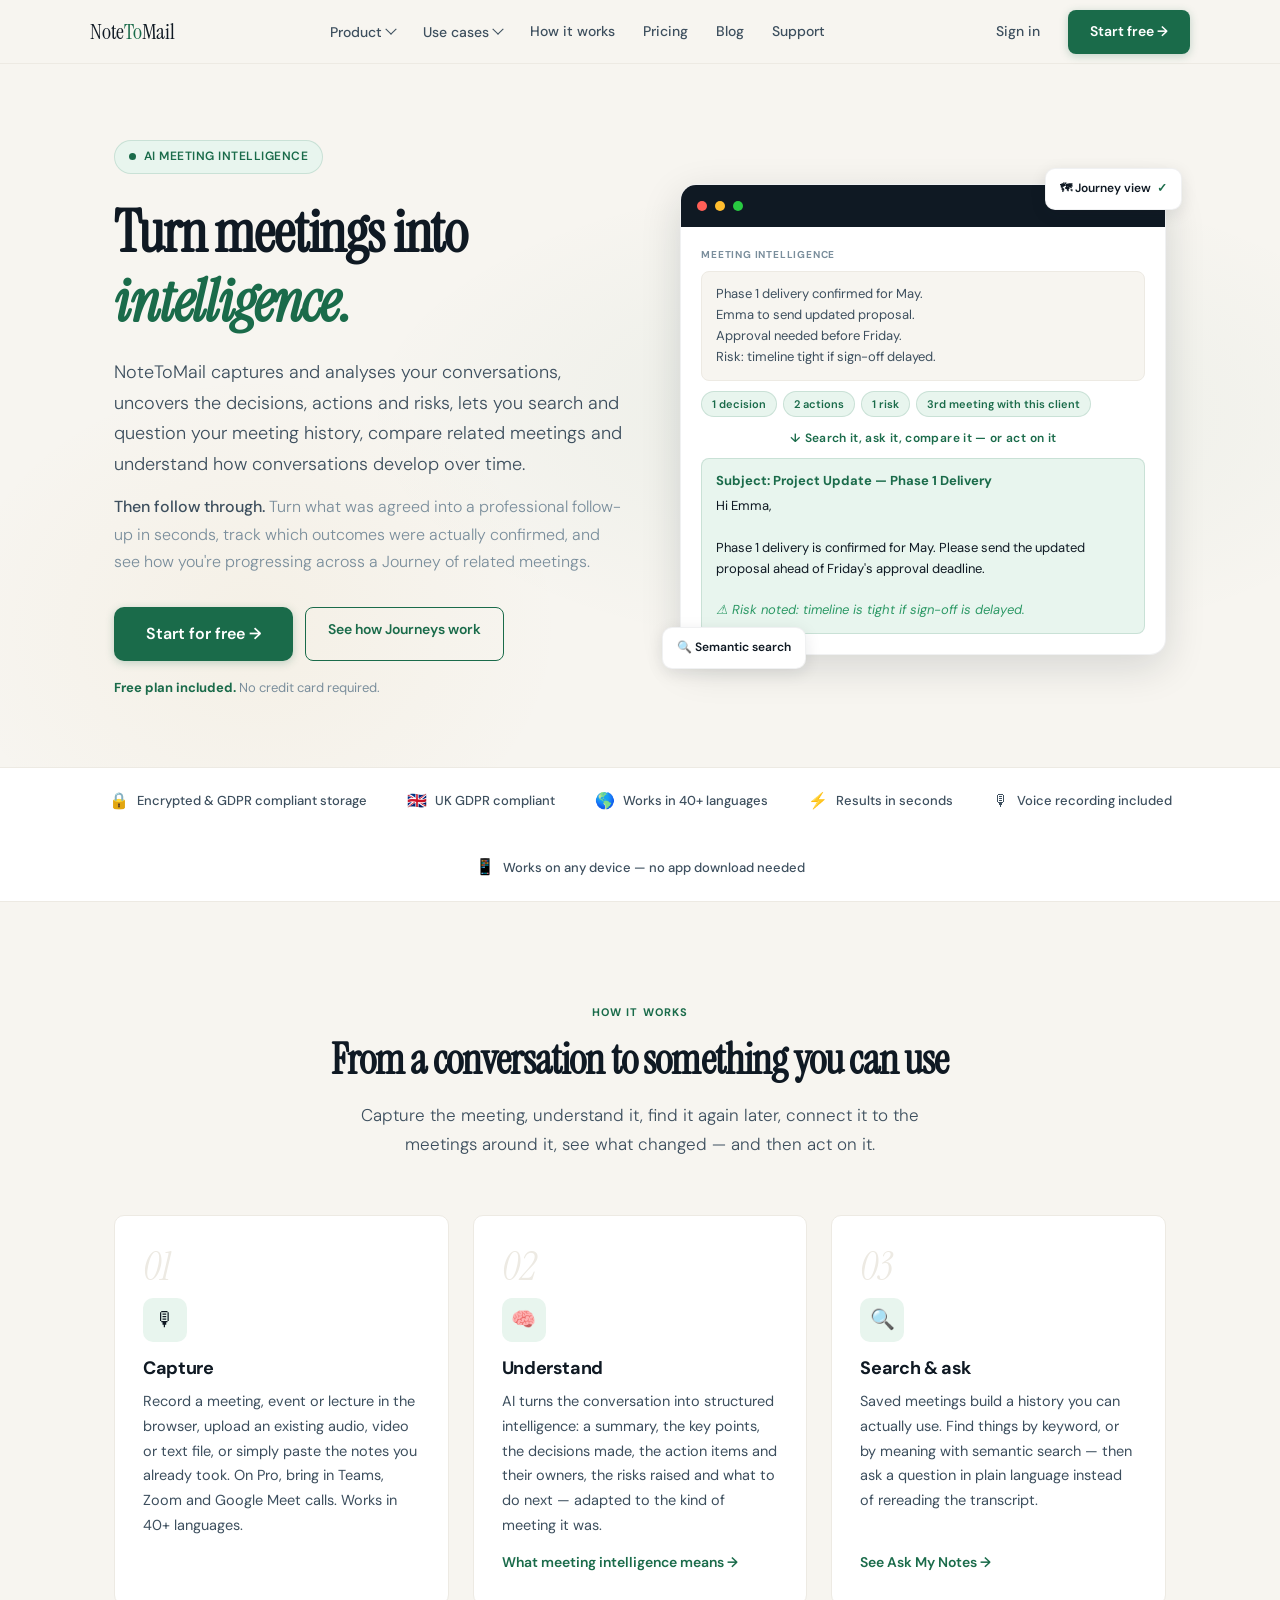
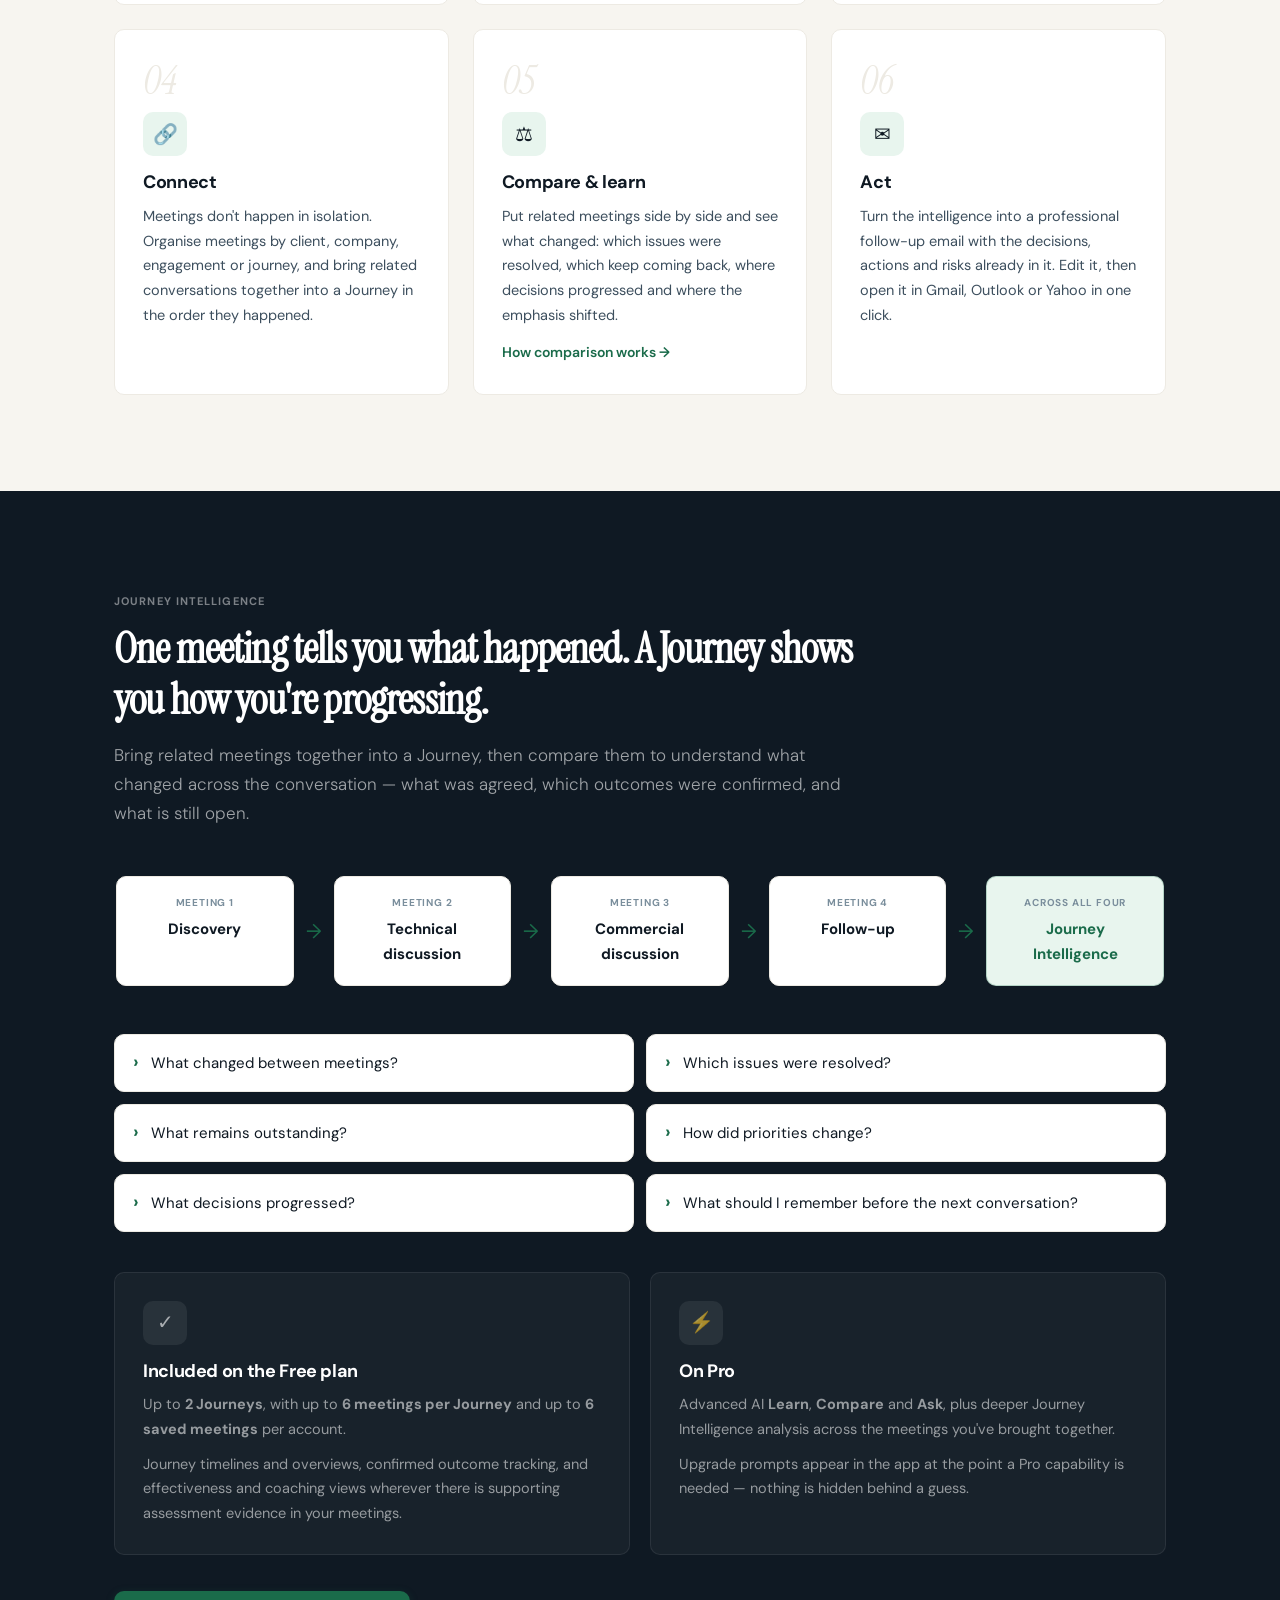
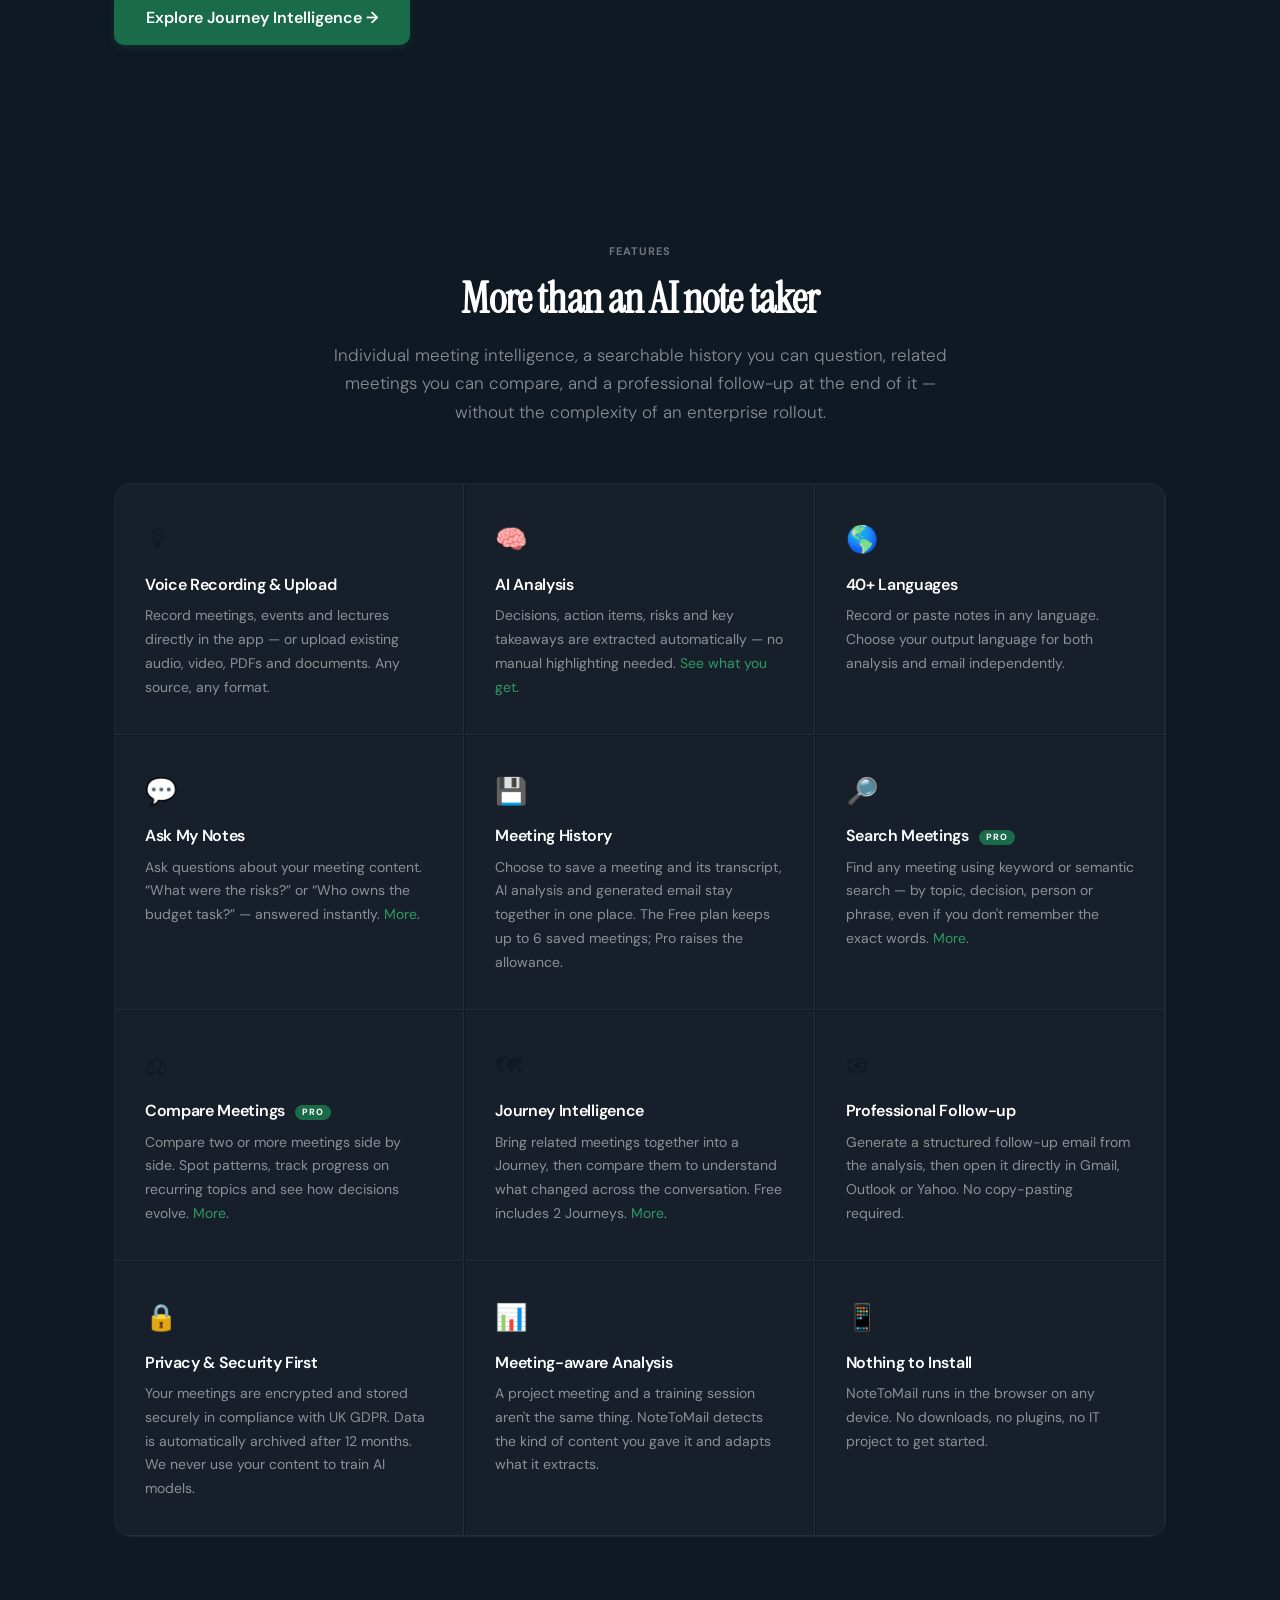
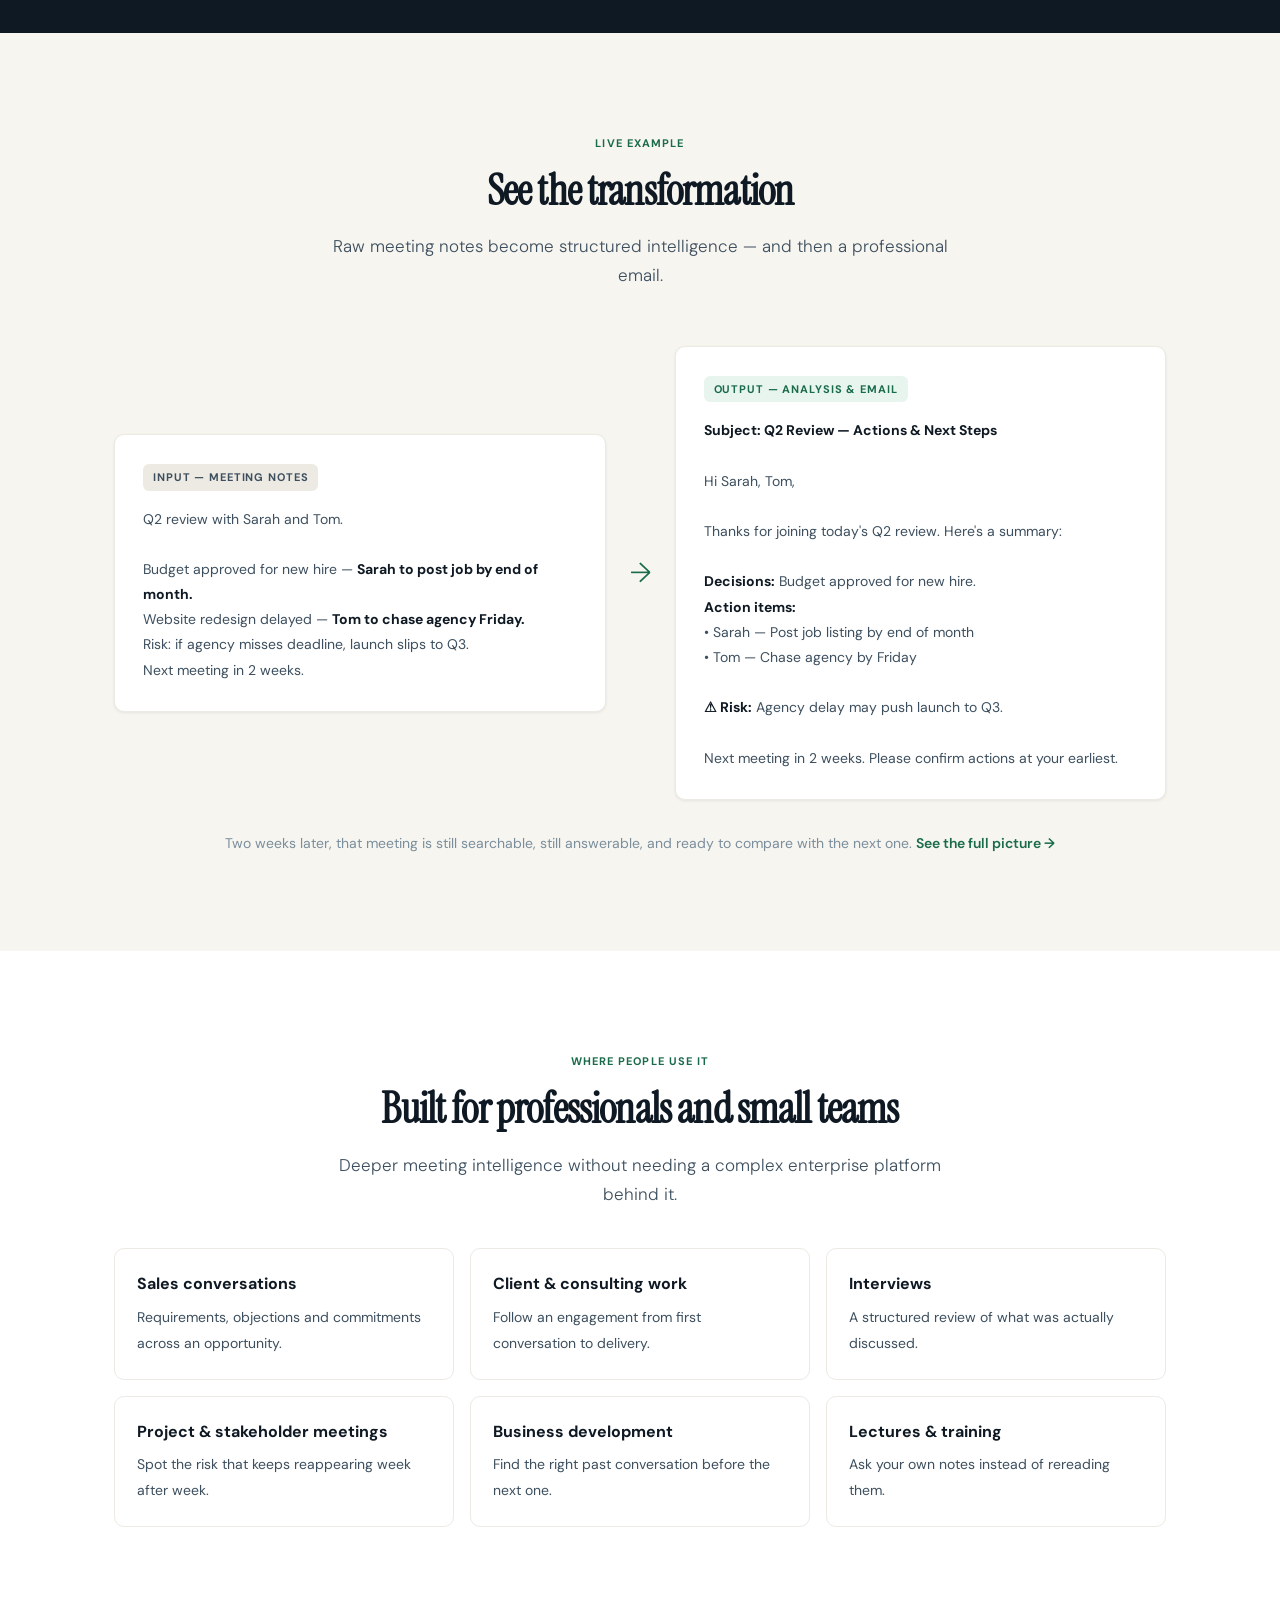
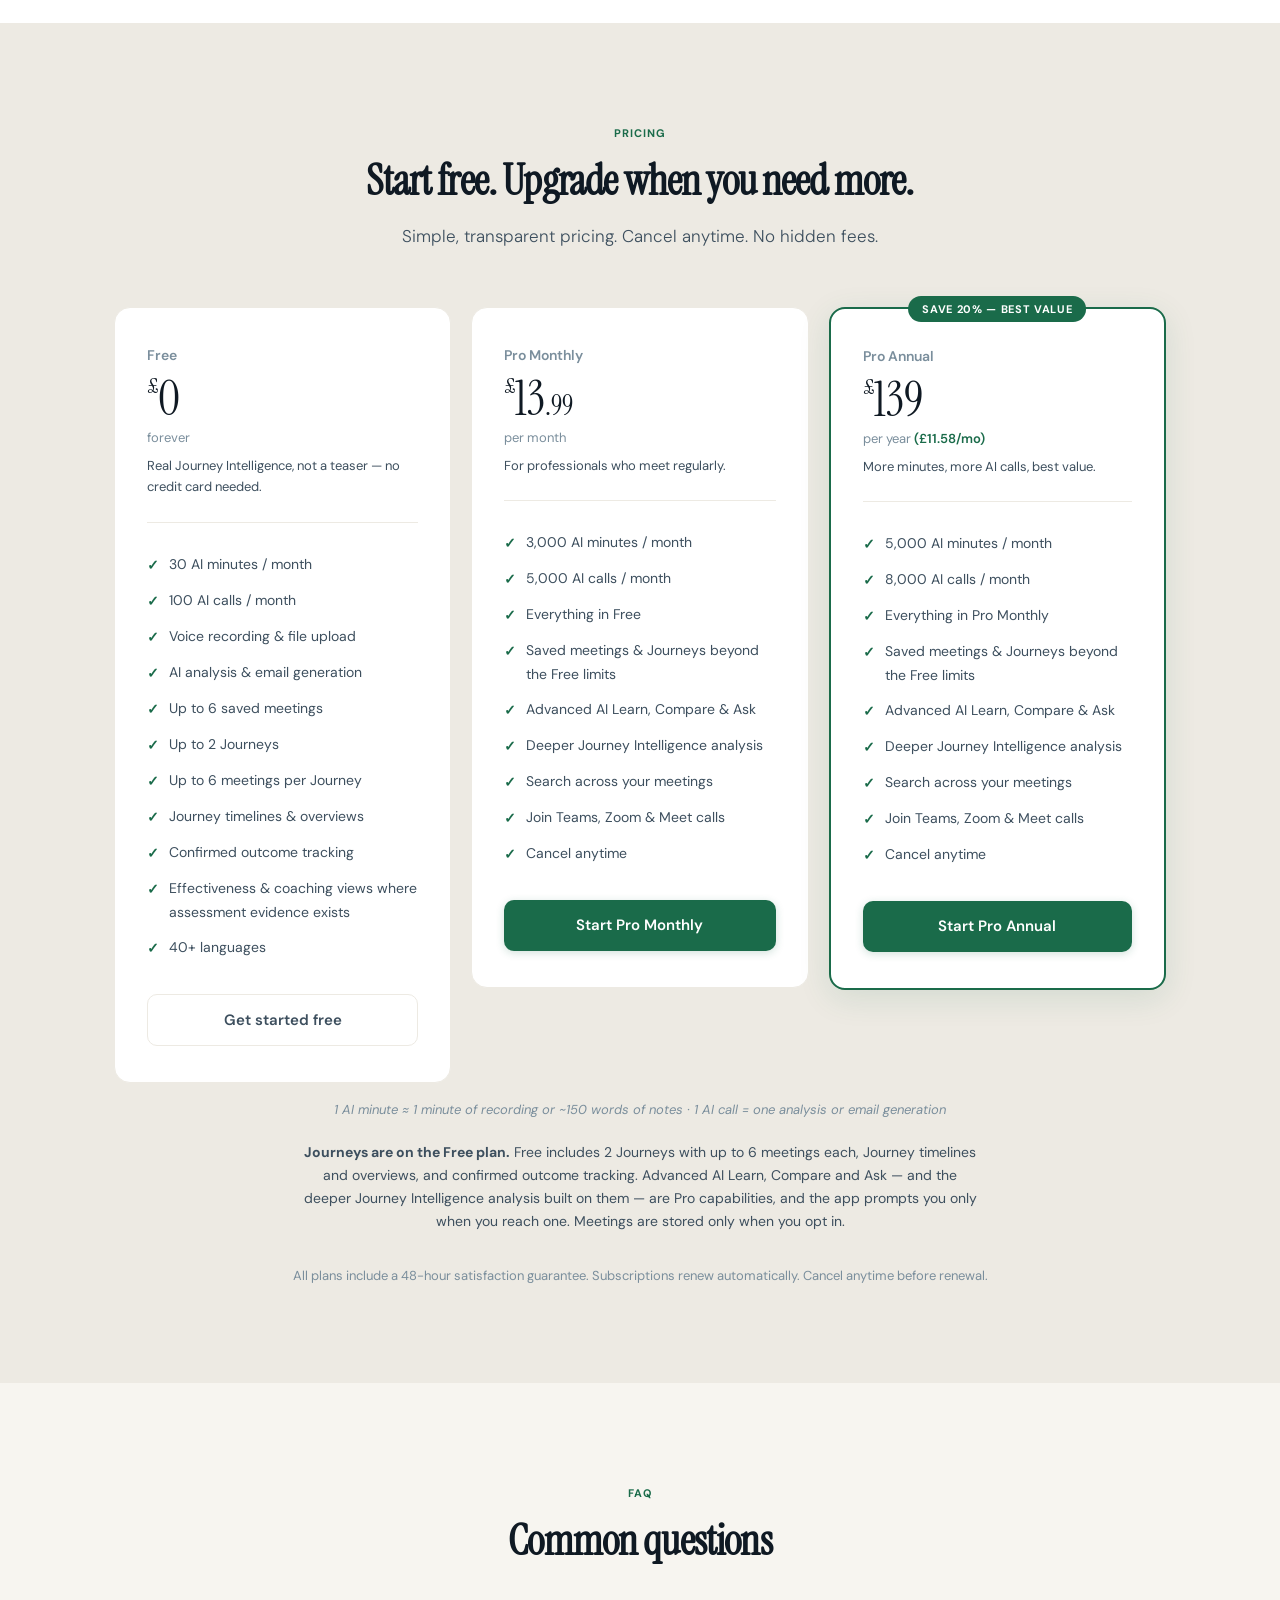
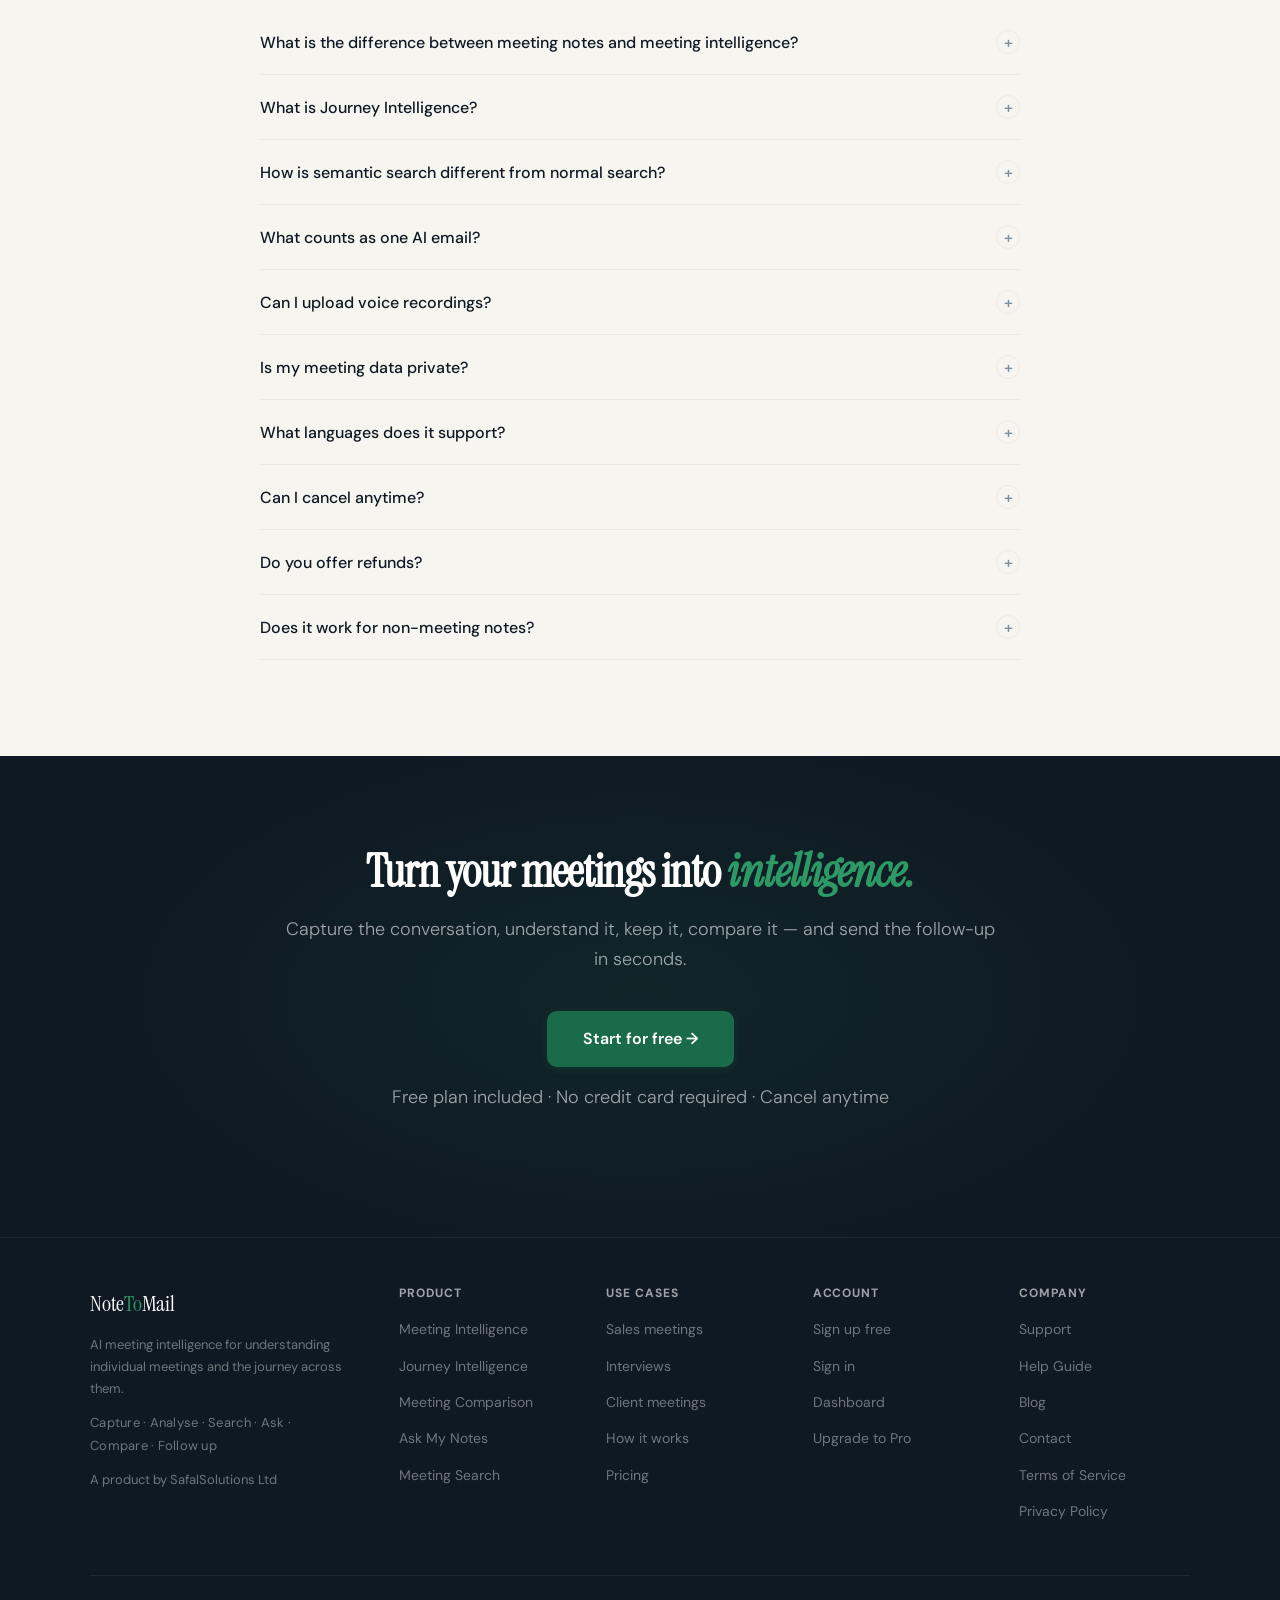
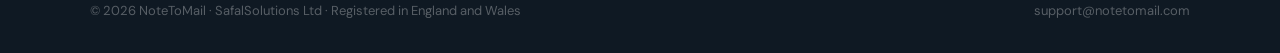
==== commit f4d42eae: "Launch Journey Intelligence and correct Free/Pro entitlement copy Phase 1 of the marketing site upgr" ====
--- a/index.html
+++ b/index.html
@@ -5,7 +5,7 @@
   <meta name="viewport" content="width=device-width, initial-scale=1.0" />
   <meta name="google-site-verification" content="jN5_sM2YT8TlNI9cLQJbFQOp0LBzG-FJ69l03ibrVQM">
   <title>NoteToMail | AI Meeting Intelligence &amp; Journey Intelligence</title>
-  <meta name="description" content="AI meeting intelligence: capture and analyse meetings, search your history, ask questions, compare related meetings and turn insights into professional follow-ups.">
+  <meta name="description" content="AI meeting intelligence: capture and analyse meetings, bring related ones into a Journey, track confirmed outcomes and turn insights into professional follow-ups.">
   <meta name="keywords" content="AI meeting intelligence, meeting intelligence platform, AI meeting analysis, meeting journey, journey intelligence, meeting comparison, semantic meeting search, ask questions about meetings, conversation intelligence, AI meeting notes, follow-up email generator">
   <link rel="canonical" href="https://notetomail.com/">
 
@@ -30,7 +30,7 @@
 
   <!-- Open Graph -->
   <meta property="og:title" content="NoteToMail | AI Meeting Intelligence &amp; Journey Intelligence">
-  <meta property="og:description" content="AI meeting intelligence: capture and analyse meetings, search your history, ask questions, compare related meetings and turn insights into professional follow-ups.">
+  <meta property="og:description" content="AI meeting intelligence: capture and analyse meetings, bring related ones into a Journey, track confirmed outcomes and turn insights into professional follow-ups.">
   <meta property="og:url" content="https://notetomail.com/">
   <meta property="og:site_name" content="NoteToMail">
   <meta property="og:type" content="website">
@@ -41,7 +41,7 @@
   <!-- Twitter -->
   <meta name="twitter:card" content="summary_large_image">
   <meta name="twitter:title" content="NoteToMail | AI Meeting Intelligence &amp; Journey Intelligence">
-  <meta name="twitter:description" content="AI meeting intelligence: capture and analyse meetings, search your history, ask questions, compare related meetings and turn insights into professional follow-ups.">
+  <meta name="twitter:description" content="AI meeting intelligence: capture and analyse meetings, bring related ones into a Journey, track confirmed outcomes and turn insights into professional follow-ups.">
   <meta name="twitter:image" content="https://notetomail.com/og-image.png">
 
   <link rel="preconnect" href="https://fonts.googleapis.com" />
@@ -93,6 +93,8 @@
           "Keyword and semantic meeting search",
           "Ask My Notes natural-language questions",
           "Meeting comparison across related meetings",
+          "Journeys grouping related meetings with timelines and overviews",
+          "Confirmed outcome tracking across a Journey",
           "Professional follow-up email generation",
           "Input in 40+ languages"
         ],
@@ -445,11 +447,12 @@
           conversations develop over time.
         </p>
         <p class="hero-sub-alt fade-up fade-up-d2">
-          <strong>And when the meeting is over</strong>, turn those insights into a professional follow-up in seconds.
+          <strong>Then follow through.</strong> Turn what was agreed into a professional follow-up in seconds, track
+          which outcomes were actually confirmed, and see how you're progressing across a Journey of related meetings.
         </p>
         <div class="hero-actions fade-up fade-up-d3">
           <a href="https://app.notetomail.com/signup" class="btn-primary btn-primary-lg">Start for free &rarr;</a>
-          <a href="#how-it-works" class="btn-outline btn-primary-lg">See how it works</a>
+          <a href="/journey-intelligence" class="btn-outline btn-primary-lg">See how Journeys work</a>
         </div>
         <p class="hero-note fade-up fade-up-d3">
           <strong>Free plan included.</strong> No credit card required.
@@ -579,10 +582,10 @@
   <div class="container">
     <div class="fade-up" style="max-width:760px;">
       <span class="section-label">Journey Intelligence</span>
-      <h2 class="section-title">Don't just remember the meeting. Understand the journey.</h2>
+      <h2 class="section-title">One meeting tells you what happened. A Journey shows you how you're progressing.</h2>
       <p class="section-sub" style="max-width:none;">
-        A single meeting tells you what happened today. A journey helps you understand how the conversation,
-        decisions and relationship have evolved across multiple meetings.
+        Bring related meetings together into a Journey, then compare them to understand what changed across the
+        conversation &mdash; what was agreed, which outcomes were confirmed, and what is still open.
       </p>
     </div>
 
@@ -605,6 +608,25 @@
       <div class="q-item">How did priorities change?</div>
       <div class="q-item">What decisions progressed?</div>
       <div class="q-item">What should I remember before the next conversation?</div>
+    </div>
+
+    <div class="card-grid card-grid-2 fade-up fade-up-d3" style="margin-top:40px;">
+      <div class="card">
+        <div class="card-icon" aria-hidden="true">&#10003;</div>
+        <h3>Included on the Free plan</h3>
+        <p>Up to <strong>2 Journeys</strong>, with up to <strong>6 meetings per Journey</strong> and up to
+        <strong>6 saved meetings</strong> per account.</p>
+        <p>Journey timelines and overviews, confirmed outcome tracking, and effectiveness and coaching views
+        wherever there is supporting assessment evidence in your meetings.</p>
+      </div>
+      <div class="card">
+        <div class="card-icon" aria-hidden="true">&#9889;</div>
+        <h3>On Pro</h3>
+        <p>Advanced AI <strong>Learn</strong>, <strong>Compare</strong> and <strong>Ask</strong>, plus deeper
+        Journey Intelligence analysis across the meetings you've brought together.</p>
+        <p>Upgrade prompts appear in the app at the point a Pro capability is needed &mdash; nothing is hidden
+        behind a guess.</p>
+      </div>
     </div>
 
     <p class="fade-up fade-up-d3" style="margin-top:36px;">
@@ -650,8 +672,8 @@
       </div>
       <div class="feat-card fade-up fade-up-d1">
         <span class="feat-icon" aria-hidden="true">&#128190;</span>
-        <h3>Meeting History <span class="pro-badge">Pro</span></h3>
-        <p>Every meeting is automatically saved &mdash; transcript, AI analysis and generated email all in one place. Revisit any past meeting whenever you need it.</p>
+        <h3>Meeting History</h3>
+        <p>Choose to save a meeting and its transcript, AI analysis and generated email stay together in one place. The Free plan keeps up to 6 saved meetings; Pro raises the allowance.</p>
       </div>
       <div class="feat-card fade-up fade-up-d2">
         <span class="feat-icon" aria-hidden="true">&#128270;</span>
@@ -666,7 +688,7 @@
       <div class="feat-card fade-up fade-up-d1">
         <span class="feat-icon" aria-hidden="true">&#128506;</span>
         <h3>Journey Intelligence</h3>
-        <p>Bring related meetings together into a Journey, then compare them to understand what changed across the conversation. <a href="/journey-intelligence">More</a>.</p>
+        <p>Bring related meetings together into a Journey, then compare them to understand what changed across the conversation. Free includes 2 Journeys. <a href="/journey-intelligence">More</a>.</p>
       </div>
       <div class="feat-card fade-up fade-up-d2">
         <span class="feat-icon" aria-hidden="true">&#9993;</span>
@@ -778,13 +800,19 @@
         <div class="price-name">Free</div>
         <div class="price-amount"><sup>&pound;</sup>0</div>
         <div class="price-period">forever</div>
-        <div class="price-desc">Try the basics &mdash; no credit card needed.</div>
+        <div class="price-desc">Real Journey Intelligence, not a teaser &mdash; no credit card needed.</div>
         <div class="price-divider"></div>
         <ul class="price-features">
           <li>30 AI minutes / month</li>
           <li>100 AI calls / month</li>
           <li>Voice recording &amp; file upload</li>
           <li>AI analysis &amp; email generation</li>
+          <li>Up to 6 saved meetings</li>
+          <li>Up to 2 Journeys</li>
+          <li>Up to 6 meetings per Journey</li>
+          <li>Journey timelines &amp; overviews</li>
+          <li>Confirmed outcome tracking</li>
+          <li>Effectiveness &amp; coaching views where assessment evidence exists</li>
           <li>40+ languages</li>
         </ul>
         <a href="https://app.notetomail.com/signup?plan=free" class="price-cta price-cta-outline">Get started free</a>
@@ -801,8 +829,10 @@
           <li>3,000 AI minutes / month</li>
           <li>5,000 AI calls / month</li>
           <li>Everything in Free</li>
-          <li>Save &amp; search all meetings</li>
-          <li>Compare meetings side by side</li>
+          <li>Saved meetings &amp; Journeys beyond the Free limits</li>
+          <li>Advanced AI Learn, Compare &amp; Ask</li>
+          <li>Deeper Journey Intelligence analysis</li>
+          <li>Search across your meetings</li>
           <li>Join Teams, Zoom &amp; Meet calls</li>
           <li>Cancel anytime</li>
         </ul>
@@ -821,8 +851,10 @@
           <li>5,000 AI minutes / month</li>
           <li>8,000 AI calls / month</li>
           <li>Everything in Pro Monthly</li>
-          <li>Save &amp; search all meetings</li>
-          <li>Compare meetings side by side</li>
+          <li>Saved meetings &amp; Journeys beyond the Free limits</li>
+          <li>Advanced AI Learn, Compare &amp; Ask</li>
+          <li>Deeper Journey Intelligence analysis</li>
+          <li>Search across your meetings</li>
           <li>Join Teams, Zoom &amp; Meet calls</li>
           <li>Cancel anytime</li>
         </ul>
@@ -832,6 +864,13 @@
 
     <p style="text-align:center;font-size:13px;color:var(--ink-muted);margin-top:16px;font-style:italic;">
       1 AI minute &asymp; 1 minute of recording or ~150 words of notes &middot; 1 AI call = one analysis or email generation
+    </p>
+
+    <p class="text-center" style="margin-top:20px;font-size:14px;color:var(--ink-soft);max-width:680px;margin-left:auto;margin-right:auto;">
+      <strong>Journeys are on the Free plan.</strong> Free includes 2 Journeys with up to 6 meetings each, Journey
+      timelines and overviews, and confirmed outcome tracking. Advanced AI Learn, Compare and Ask &mdash; and the
+      deeper Journey Intelligence analysis built on them &mdash; are Pro capabilities, and the app prompts you only
+      when you reach one. Meetings are stored only when you opt in.
     </p>
 
     <p class="text-center fade-up" style="margin-top:32px;font-size:13px;color:var(--ink-muted)">
--- a/assets/site.css
+++ b/assets/site.css
@@ -367,7 +367,7 @@
   align-self: center; flex: 0 0 auto;
   color: var(--accent); font-size: 20px; line-height: 1;
 }
-@media (max-width: 760px) {
+@media (max-width: 820px) {
   .flow { flex-direction: column; overflow-x: visible; }
   .flow-step { min-width: 0; }
   .flow-arrow { transform: rotate(90deg); }
@@ -628,3 +628,72 @@
   .fade-up { opacity: 1; transform: none; transition: none; }
   *, *::before, *::after { animation-duration: 0.01ms !important; transition-duration: 0.01ms !important; }
 }
+
+/* ── Numbered step badge (Journey workflow) ── */
+.step-badge {
+  width: 30px; height: 30px; border-radius: 50%;
+  background: var(--accent); color: var(--white);
+  font-size: 13px; font-weight: 700;
+  display: flex; align-items: center; justify-content: center;
+  margin-bottom: 14px; flex: 0 0 auto;
+}
+.band-dark .step-badge { background: var(--accent-mid); }
+
+/* ── Screenshot placeholder ──
+   Used only where a real product screenshot has not been supplied. It is
+   deliberately drawn as an empty labelled frame rather than mock product UI,
+   so it can never be mistaken for a real screenshot or real meeting data. */
+figure.shot { margin: 0; }
+.shot-frame {
+  border: 2px dashed var(--paper-warm);
+  background: var(--white);
+  border-radius: 12px;
+  min-height: 200px;
+  display: flex; flex-direction: column;
+  align-items: center; justify-content: center;
+  gap: 8px; padding: 32px 24px; text-align: center;
+}
+.band-dark .shot-frame,
+.band-warm .shot-frame { background: rgba(255,255,255,0.55); }
+.band-dark .shot-frame { background: rgba(255,255,255,0.04); border-color: rgba(255,255,255,0.14); }
+.shot-frame .shot-tag {
+  font-size: 10px; font-weight: 700; letter-spacing: 0.1em;
+  text-transform: uppercase; color: var(--ink-muted);
+}
+.band-dark .shot-frame .shot-tag { color: rgba(255,255,255,0.45); }
+.shot-frame .shot-what {
+  font-size: 15px; color: var(--ink-soft); max-width: 46ch; line-height: 1.6;
+}
+.band-dark .shot-frame .shot-what { color: rgba(255,255,255,0.6); }
+figure.shot figcaption {
+  margin-top: 10px; font-size: 13px; color: var(--ink-muted); line-height: 1.6;
+}
+.band-dark figure.shot figcaption { color: rgba(255,255,255,0.4); }
+
+/* ── Free / Pro split table ── */
+.tier-grid { display: grid; grid-template-columns: repeat(2, 1fr); gap: 20px; margin-top: 44px; }
+.tier {
+  background: var(--white); border: 1px solid var(--paper-warm);
+  border-radius: var(--r); padding: 28px;
+}
+.tier.is-pro { border-color: rgba(26,107,74,0.35); }
+.tier-head {
+  display: flex; align-items: center; gap: 10px; margin-bottom: 6px;
+}
+.tier-name {
+  font-size: 11px; font-weight: 700; letter-spacing: 0.08em;
+  text-transform: uppercase; color: var(--accent);
+  background: var(--accent-lt); border-radius: 100px; padding: 4px 12px;
+}
+.tier h3 { font-size: 19px; margin: 10px 0 14px; }
+.tier ul { list-style: none; }
+.tier li {
+  position: relative; padding-left: 26px; margin-bottom: 9px;
+  font-size: 14.5px; color: var(--ink-soft); line-height: 1.65;
+}
+.tier li::before {
+  content: '\2713'; position: absolute; left: 4px; top: 0;
+  color: var(--accent); font-weight: 700;
+}
+.tier li strong { color: var(--ink); font-weight: 600; }
+@media (max-width: 760px) { .tier-grid { grid-template-columns: 1fr; } }
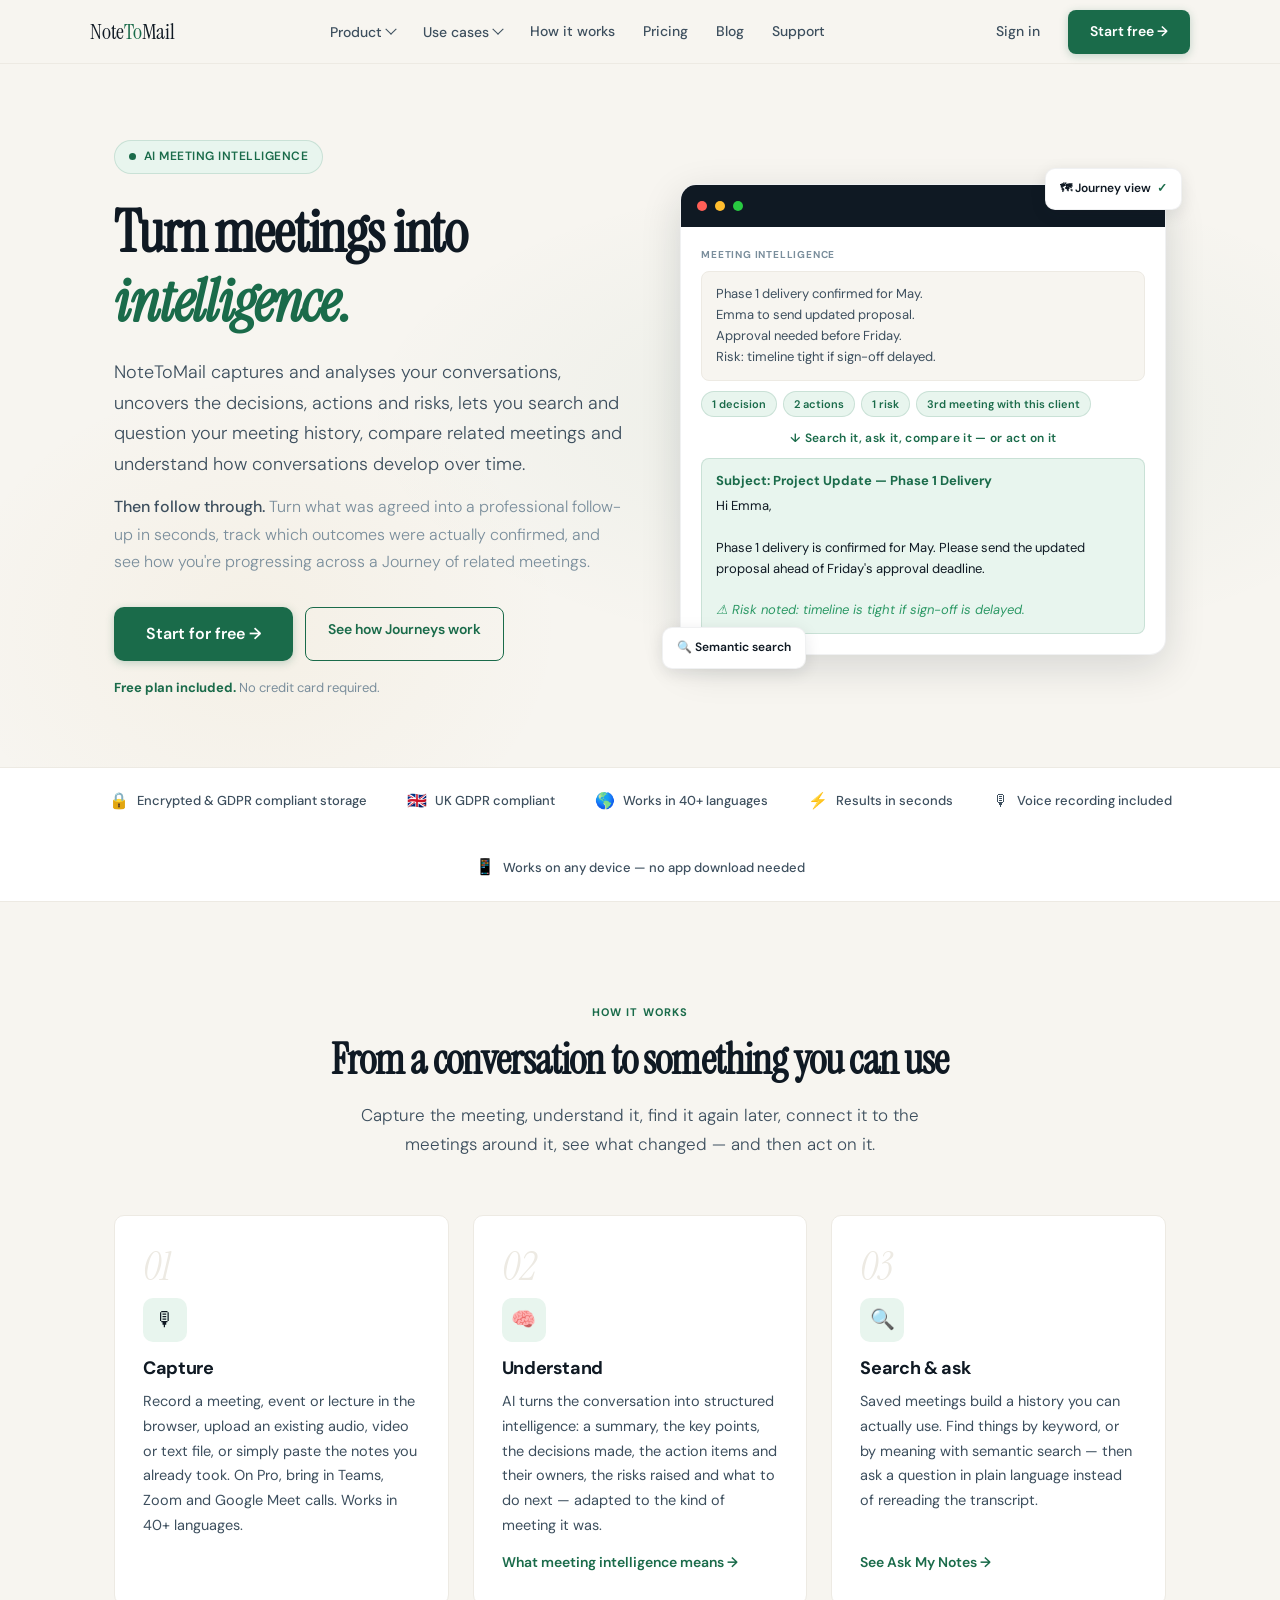
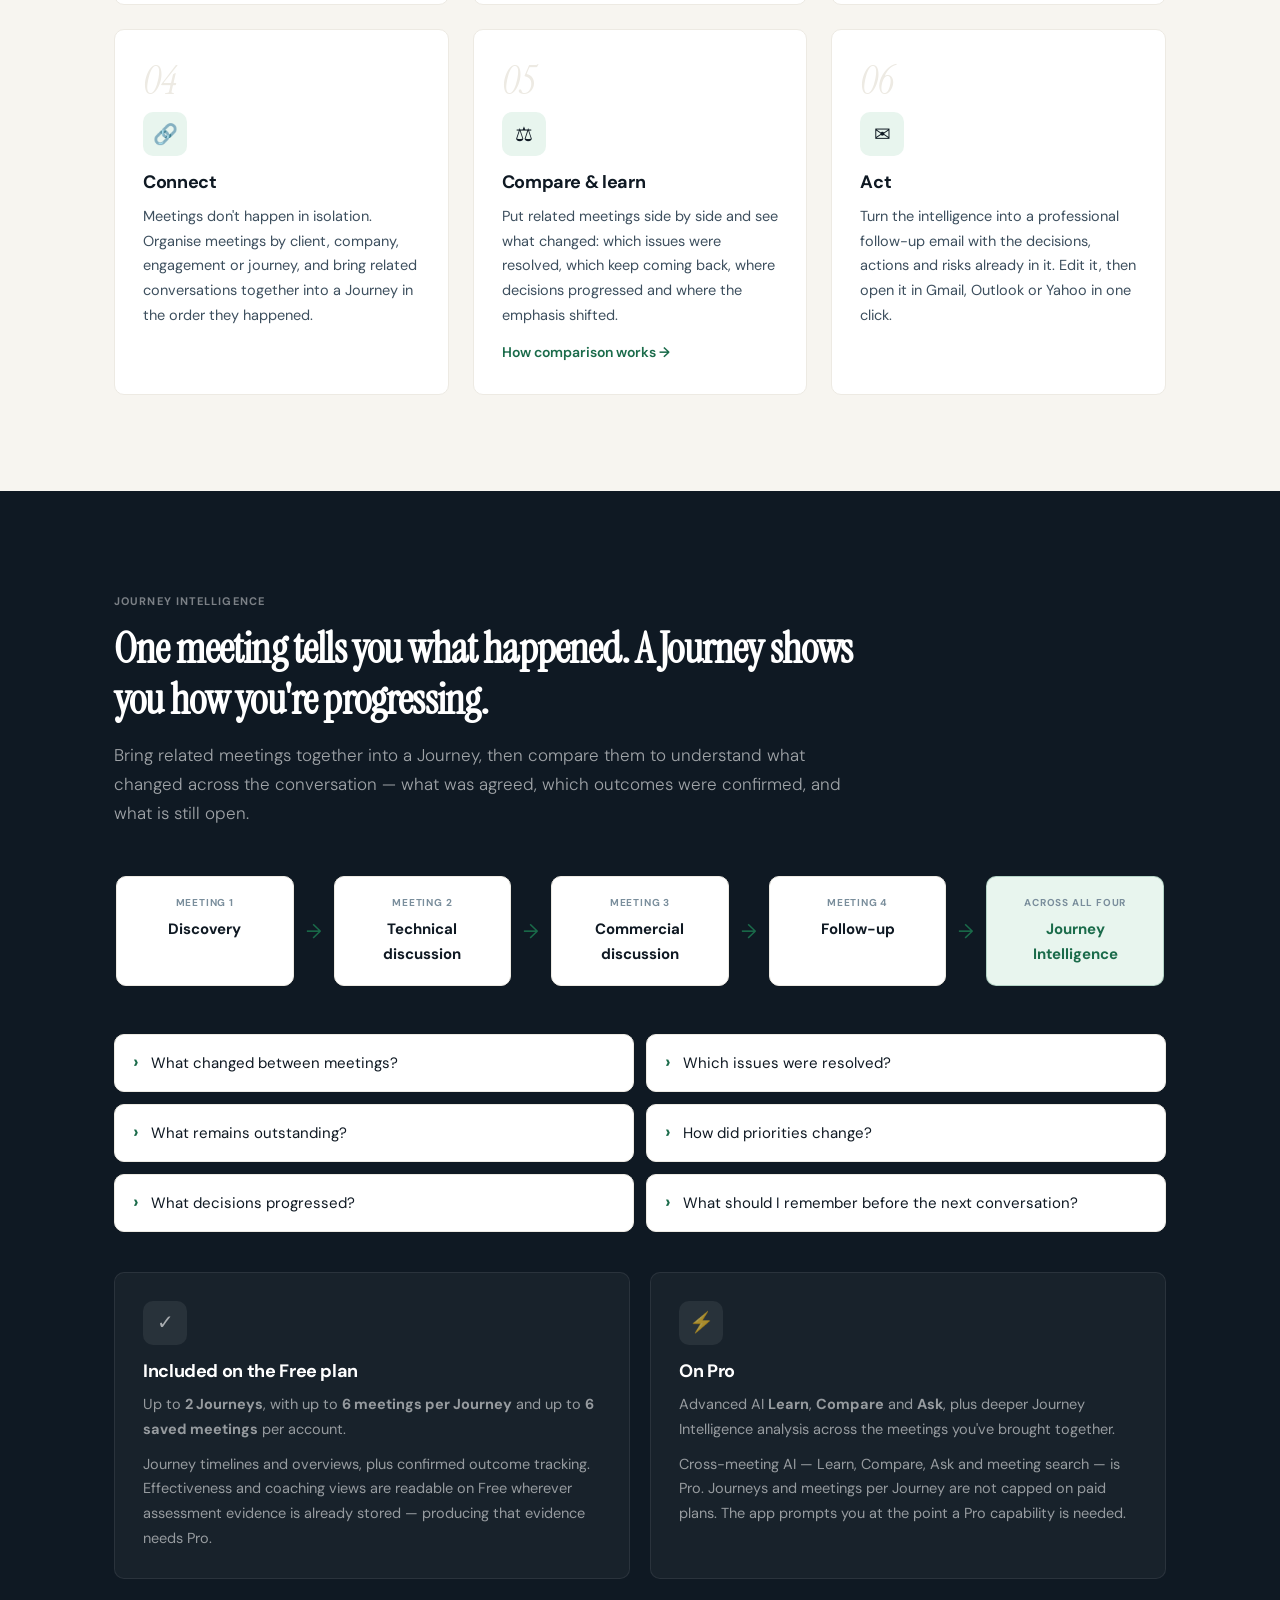
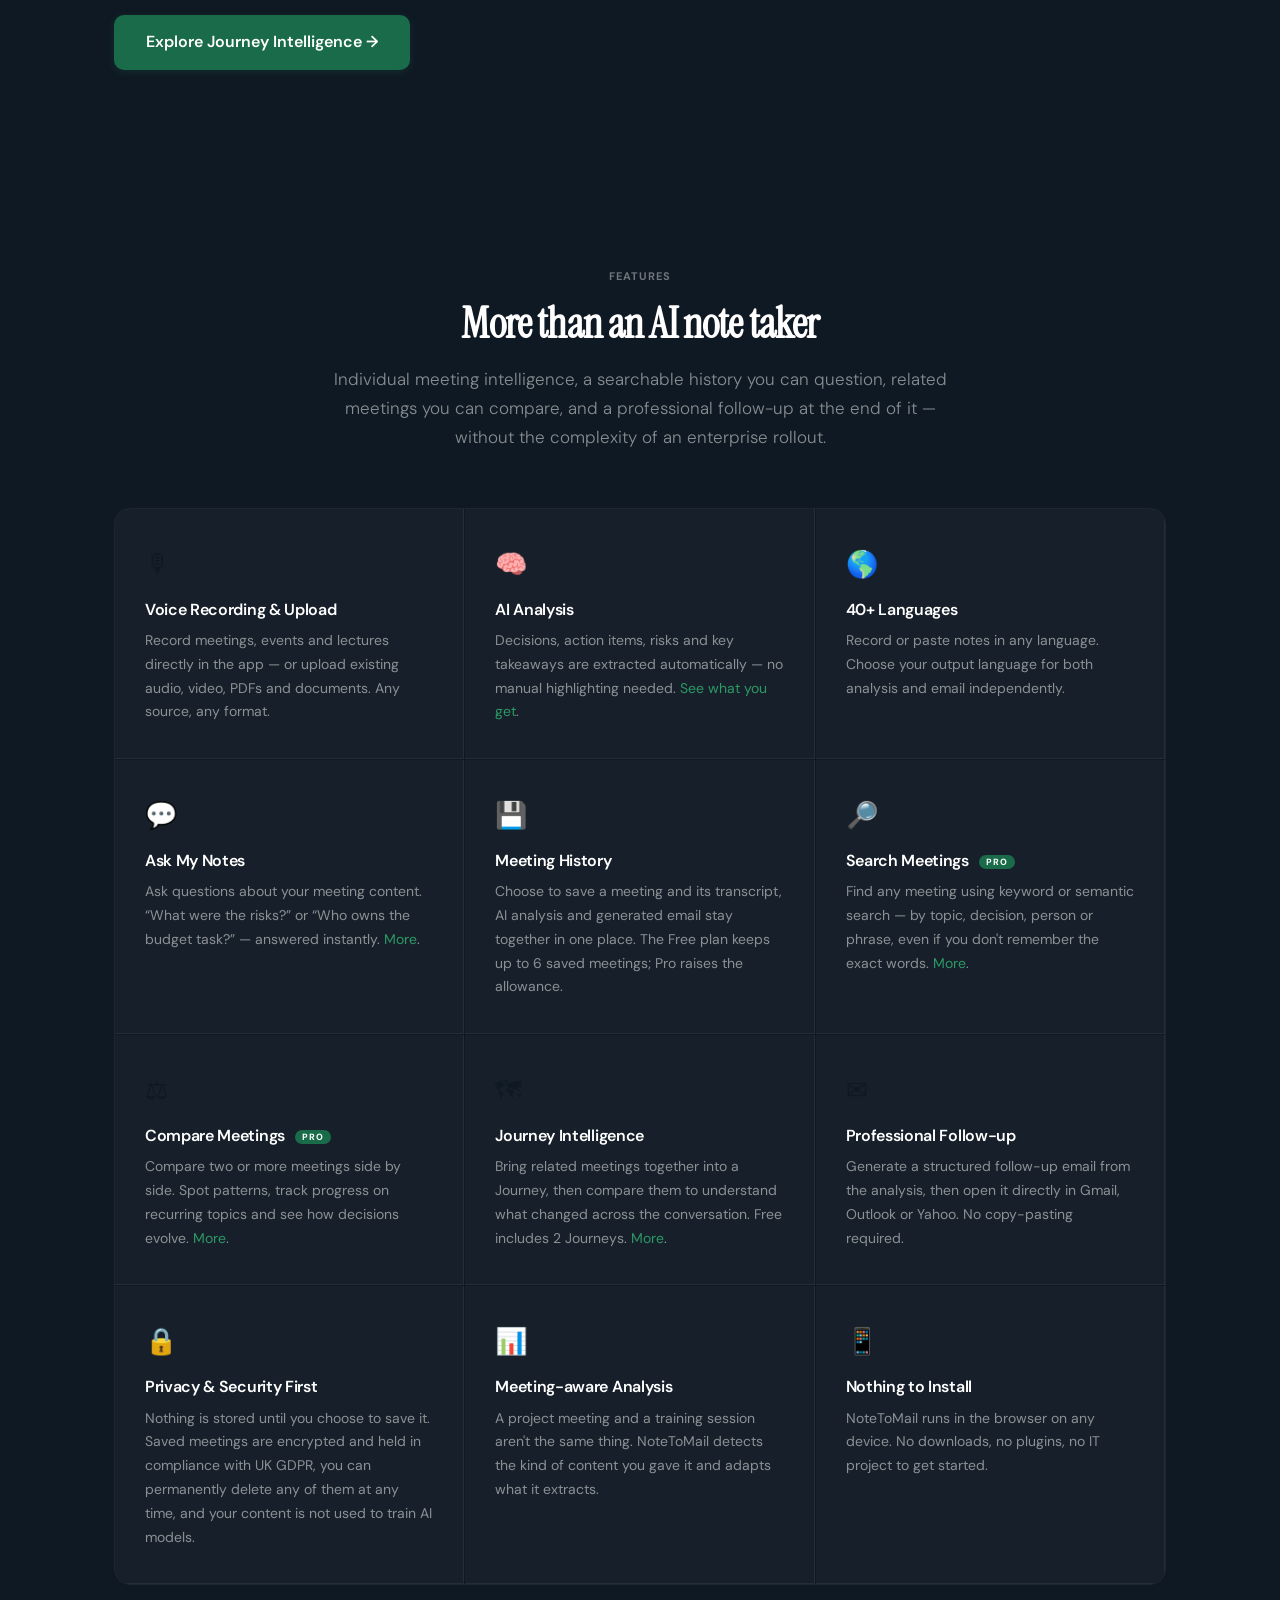
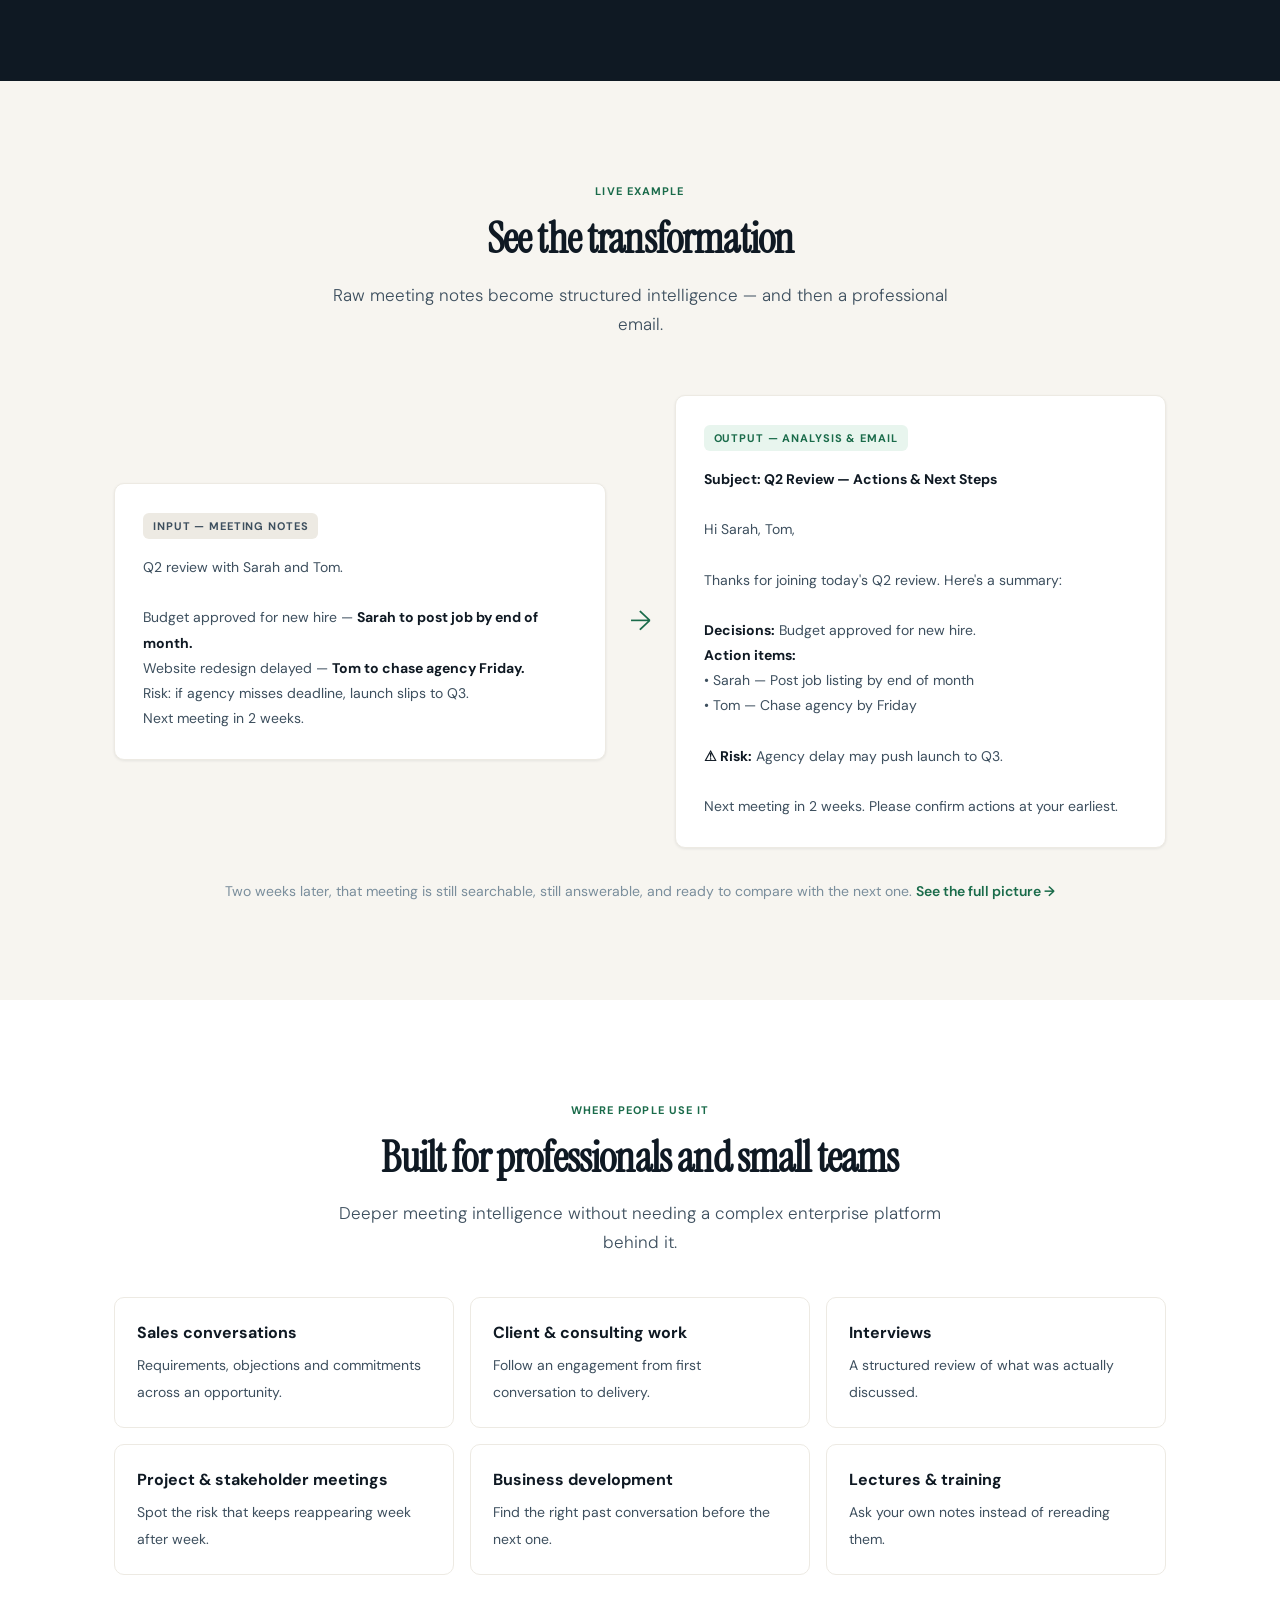
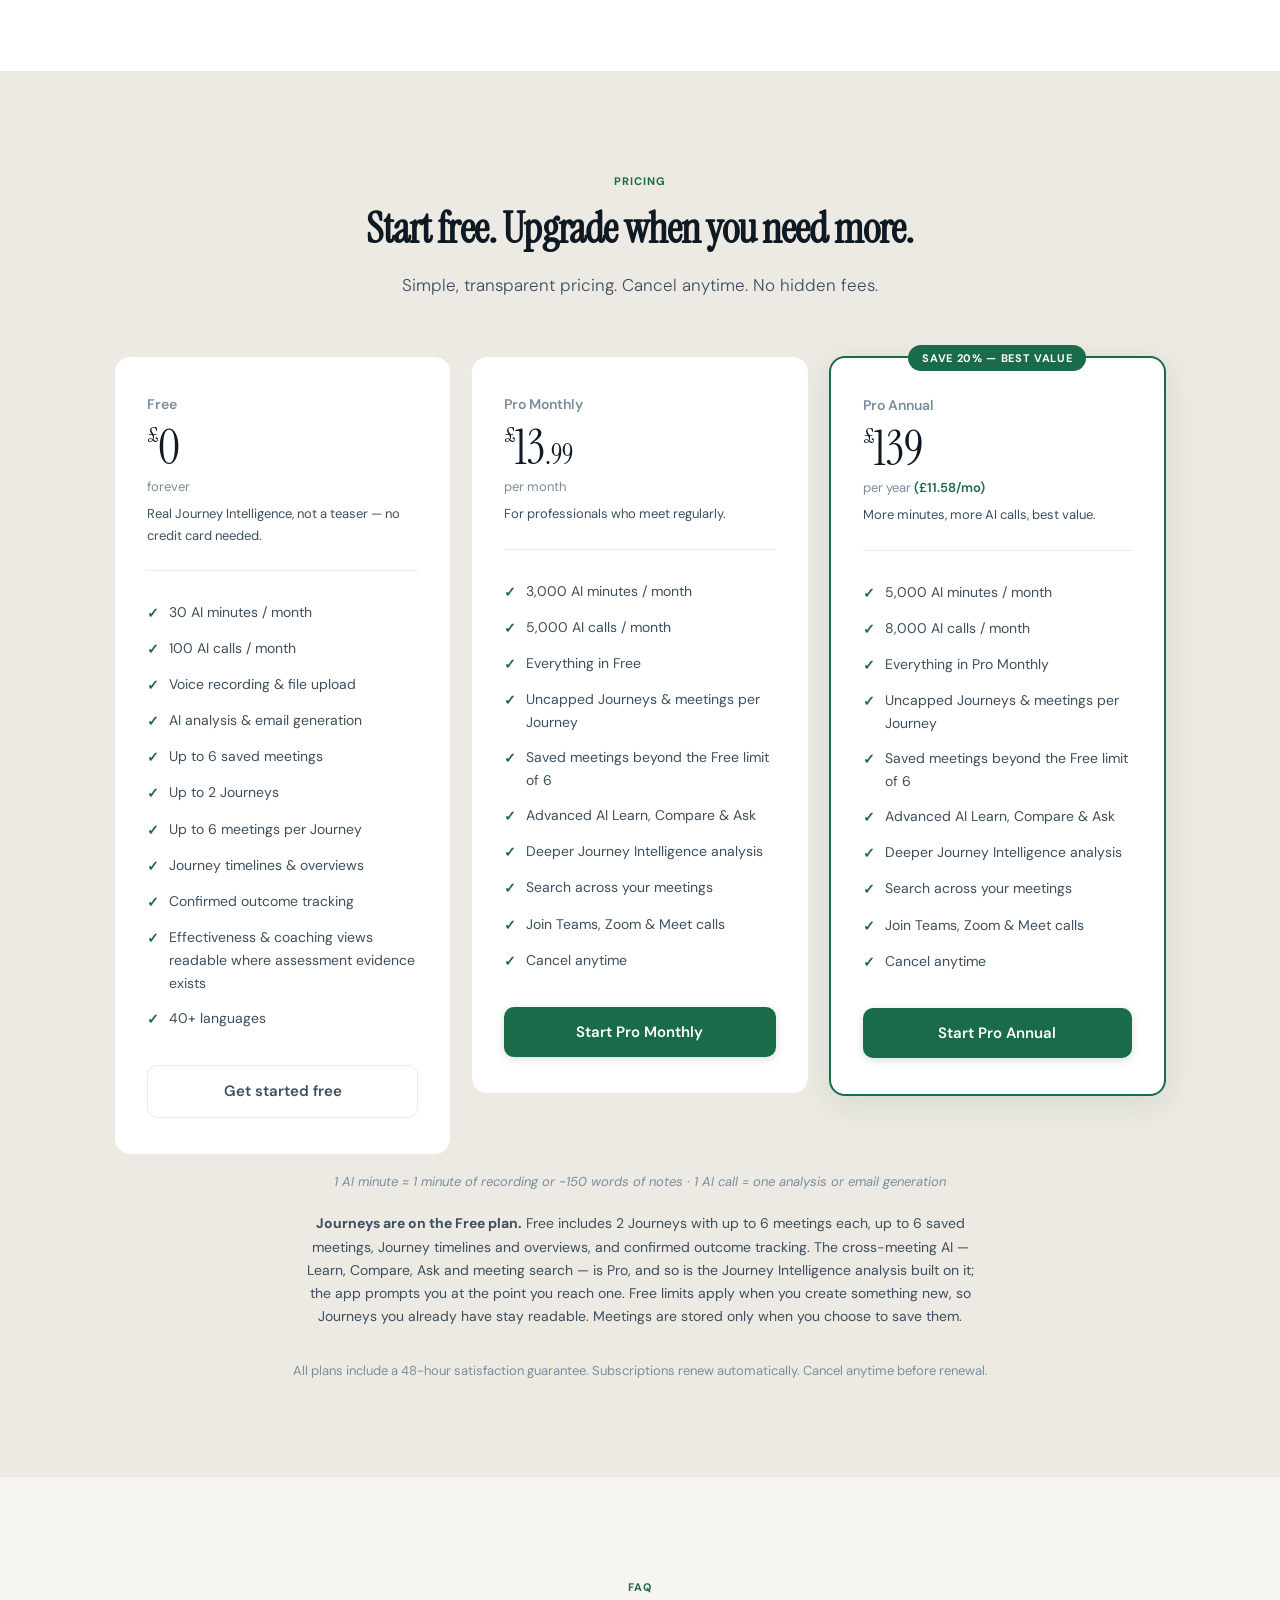
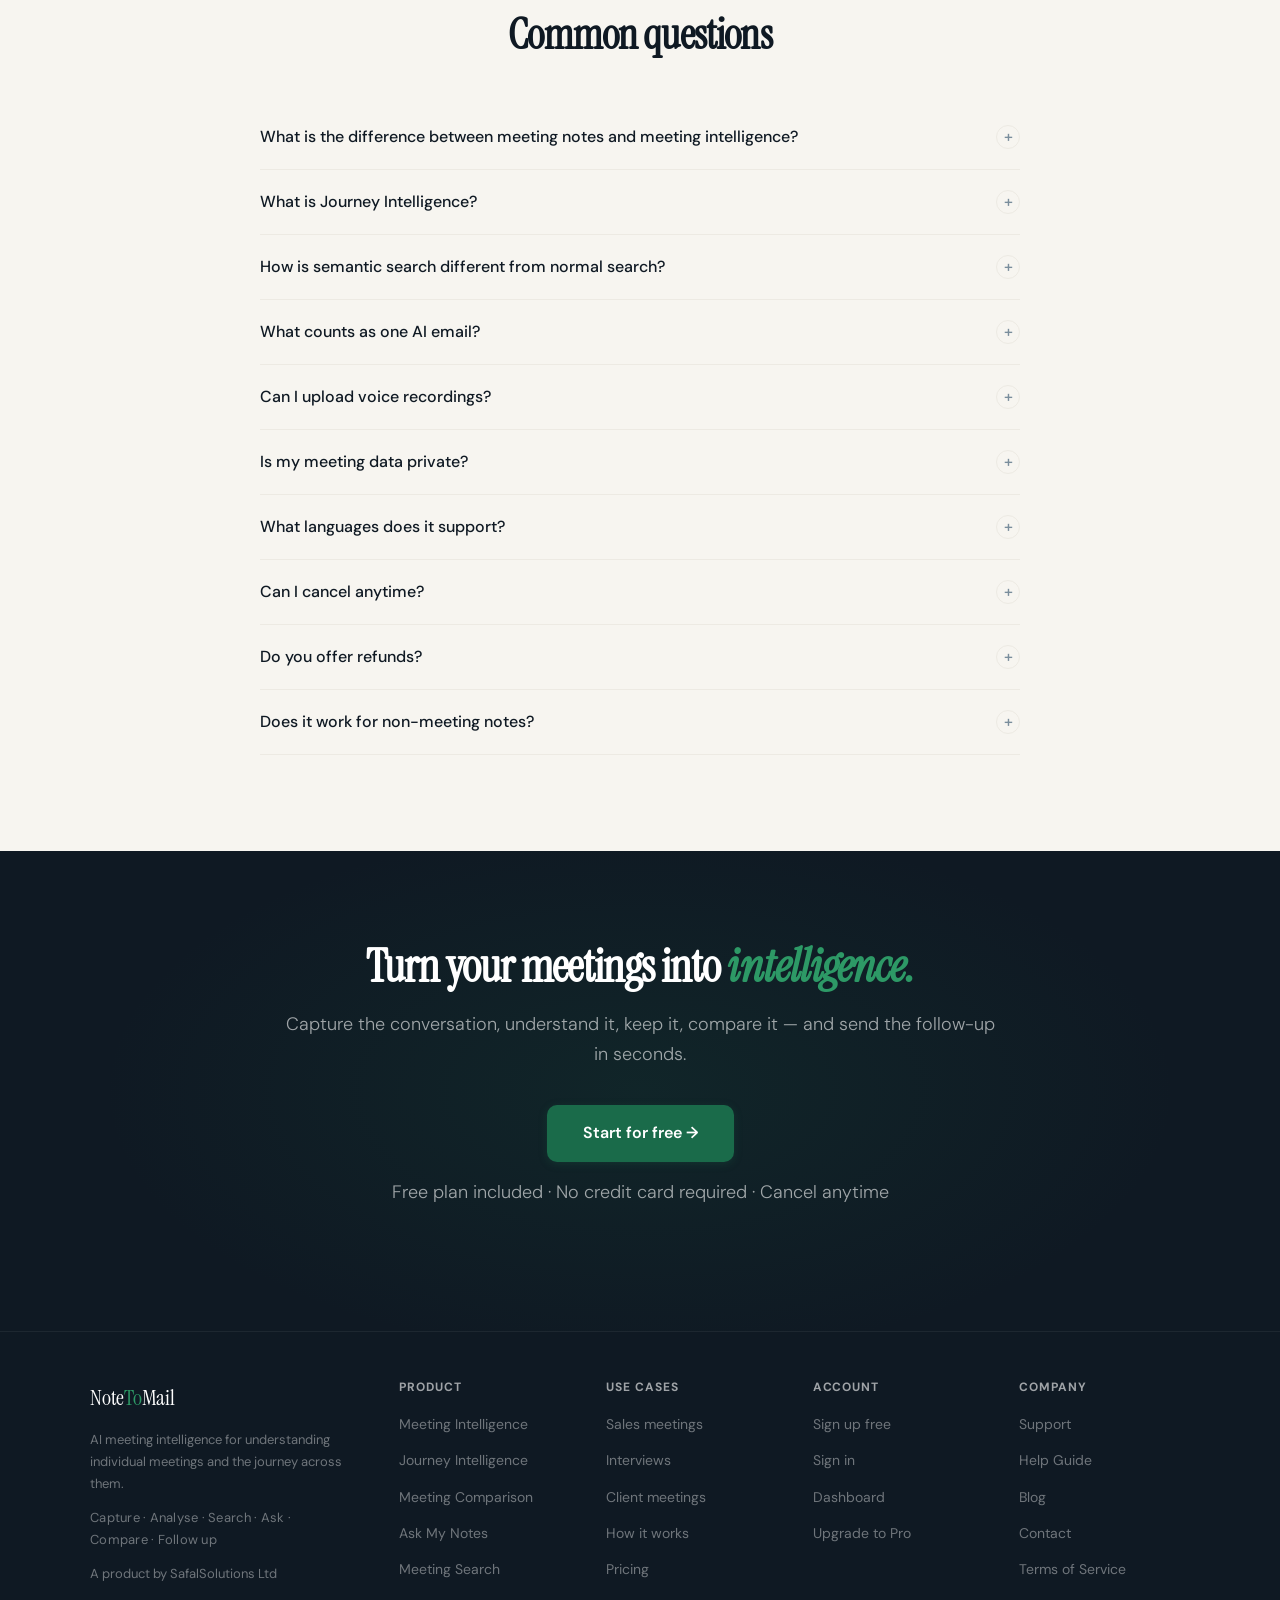
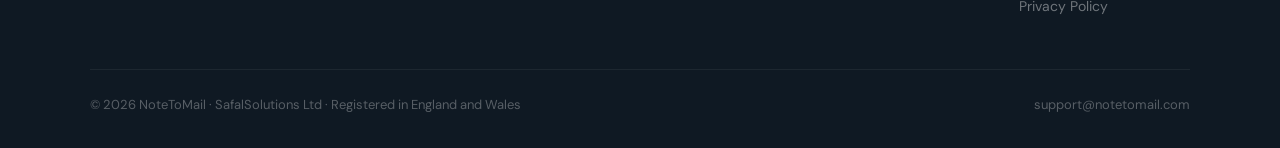
==== commit d7611d2c: "Correct entitlement, privacy and screenshot claims against production code Review pass on PR #3. Ent" ====
--- a/index.html
+++ b/index.html
@@ -616,16 +616,16 @@
         <h3>Included on the Free plan</h3>
         <p>Up to <strong>2 Journeys</strong>, with up to <strong>6 meetings per Journey</strong> and up to
         <strong>6 saved meetings</strong> per account.</p>
-        <p>Journey timelines and overviews, confirmed outcome tracking, and effectiveness and coaching views
-        wherever there is supporting assessment evidence in your meetings.</p>
+        <p>Journey timelines and overviews, plus confirmed outcome tracking. Effectiveness and coaching views are
+        readable on Free wherever assessment evidence is already stored &mdash; producing that evidence needs Pro.</p>
       </div>
       <div class="card">
         <div class="card-icon" aria-hidden="true">&#9889;</div>
         <h3>On Pro</h3>
         <p>Advanced AI <strong>Learn</strong>, <strong>Compare</strong> and <strong>Ask</strong>, plus deeper
         Journey Intelligence analysis across the meetings you've brought together.</p>
-        <p>Upgrade prompts appear in the app at the point a Pro capability is needed &mdash; nothing is hidden
-        behind a guess.</p>
+        <p>Cross-meeting AI &mdash; Learn, Compare, Ask and meeting search &mdash; is Pro. Journeys and meetings
+        per Journey are not capped on paid plans. The app prompts you at the point a Pro capability is needed.</p>
       </div>
     </div>
 
@@ -698,7 +698,7 @@
       <div class="feat-card fade-up">
         <span class="feat-icon" aria-hidden="true">&#128274;</span>
         <h3>Privacy &amp; Security First</h3>
-        <p>Your meetings are encrypted and stored securely in compliance with UK GDPR. Data is automatically archived after 12 months. We never use your content to train AI models.</p>
+        <p>Nothing is stored until you choose to save it. Saved meetings are encrypted and held in compliance with UK GDPR, you can permanently delete any of them at any time, and your content is not used to train AI models.</p>
       </div>
       <div class="feat-card fade-up fade-up-d1">
         <span class="feat-icon" aria-hidden="true">&#128202;</span>
@@ -812,7 +812,7 @@
           <li>Up to 6 meetings per Journey</li>
           <li>Journey timelines &amp; overviews</li>
           <li>Confirmed outcome tracking</li>
-          <li>Effectiveness &amp; coaching views where assessment evidence exists</li>
+          <li>Effectiveness &amp; coaching views readable where assessment evidence exists</li>
           <li>40+ languages</li>
         </ul>
         <a href="https://app.notetomail.com/signup?plan=free" class="price-cta price-cta-outline">Get started free</a>
@@ -829,7 +829,8 @@
           <li>3,000 AI minutes / month</li>
           <li>5,000 AI calls / month</li>
           <li>Everything in Free</li>
-          <li>Saved meetings &amp; Journeys beyond the Free limits</li>
+          <li>Uncapped Journeys &amp; meetings per Journey</li>
+          <li>Saved meetings beyond the Free limit of 6</li>
           <li>Advanced AI Learn, Compare &amp; Ask</li>
           <li>Deeper Journey Intelligence analysis</li>
           <li>Search across your meetings</li>
@@ -851,7 +852,8 @@
           <li>5,000 AI minutes / month</li>
           <li>8,000 AI calls / month</li>
           <li>Everything in Pro Monthly</li>
-          <li>Saved meetings &amp; Journeys beyond the Free limits</li>
+          <li>Uncapped Journeys &amp; meetings per Journey</li>
+          <li>Saved meetings beyond the Free limit of 6</li>
           <li>Advanced AI Learn, Compare &amp; Ask</li>
           <li>Deeper Journey Intelligence analysis</li>
           <li>Search across your meetings</li>
@@ -867,10 +869,11 @@
     </p>
 
     <p class="text-center" style="margin-top:20px;font-size:14px;color:var(--ink-soft);max-width:680px;margin-left:auto;margin-right:auto;">
-      <strong>Journeys are on the Free plan.</strong> Free includes 2 Journeys with up to 6 meetings each, Journey
-      timelines and overviews, and confirmed outcome tracking. Advanced AI Learn, Compare and Ask &mdash; and the
-      deeper Journey Intelligence analysis built on them &mdash; are Pro capabilities, and the app prompts you only
-      when you reach one. Meetings are stored only when you opt in.
+      <strong>Journeys are on the Free plan.</strong> Free includes 2 Journeys with up to 6 meetings each, up to 6
+      saved meetings, Journey timelines and overviews, and confirmed outcome tracking. The cross-meeting AI &mdash;
+      Learn, Compare, Ask and meeting search &mdash; is Pro, and so is the Journey Intelligence analysis built on it;
+      the app prompts you at the point you reach one. Free limits apply when you create something new, so Journeys you
+      already have stay readable. Meetings are stored only when you choose to save them.
     </p>
 
     <p class="text-center fade-up" style="margin-top:32px;font-size:13px;color:var(--ink-muted)">
@@ -930,7 +933,7 @@
           Is my meeting data private?
           <span class="faq-icon" aria-hidden="true">+</span>
         </button>
-        <div class="faq-a"><div class="faq-a-inner">Yes. Your meetings, notes and recordings are encrypted and stored securely in compliance with UK GDPR regulations. Data is automatically archived and deleted after 12 months. We never use your content to train AI models. Pro users can save, search and revisit their meetings at any time. We are also working on a feature to allow you to store your meetings in your own shared storage area &mdash; coming soon.</div></div>
+        <div class="faq-a"><div class="faq-a-inner">By default nothing is stored &mdash; your notes, recordings and generated emails leave our systems when the session ends, and only usage metadata is kept. If you click Save, that meeting's content is stored in your account, encrypted and held in compliance with UK GDPR, and you can view or permanently delete it at any time. Content sent to our AI provider is excluded from model training under our data processing agreement. See the <a href="https://app.notetomail.com/legal/privacy" style="color:var(--accent)">Privacy Policy</a> for the full detail.</div></div>
       </div>
       <div class="faq-item fade-up">
         <button class="faq-q" type="button" aria-expanded="false">
--- a/assets/site.css
+++ b/assets/site.css
@@ -639,37 +639,6 @@
 }
 .band-dark .step-badge { background: var(--accent-mid); }
 
-/* ── Screenshot placeholder ──
-   Used only where a real product screenshot has not been supplied. It is
-   deliberately drawn as an empty labelled frame rather than mock product UI,
-   so it can never be mistaken for a real screenshot or real meeting data. */
-figure.shot { margin: 0; }
-.shot-frame {
-  border: 2px dashed var(--paper-warm);
-  background: var(--white);
-  border-radius: 12px;
-  min-height: 200px;
-  display: flex; flex-direction: column;
-  align-items: center; justify-content: center;
-  gap: 8px; padding: 32px 24px; text-align: center;
-}
-.band-dark .shot-frame,
-.band-warm .shot-frame { background: rgba(255,255,255,0.55); }
-.band-dark .shot-frame { background: rgba(255,255,255,0.04); border-color: rgba(255,255,255,0.14); }
-.shot-frame .shot-tag {
-  font-size: 10px; font-weight: 700; letter-spacing: 0.1em;
-  text-transform: uppercase; color: var(--ink-muted);
-}
-.band-dark .shot-frame .shot-tag { color: rgba(255,255,255,0.45); }
-.shot-frame .shot-what {
-  font-size: 15px; color: var(--ink-soft); max-width: 46ch; line-height: 1.6;
-}
-.band-dark .shot-frame .shot-what { color: rgba(255,255,255,0.6); }
-figure.shot figcaption {
-  margin-top: 10px; font-size: 13px; color: var(--ink-muted); line-height: 1.6;
-}
-.band-dark figure.shot figcaption { color: rgba(255,255,255,0.4); }
-
 /* ── Free / Pro split table ── */
 .tier-grid { display: grid; grid-template-columns: repeat(2, 1fr); gap: 20px; margin-top: 44px; }
 .tier {
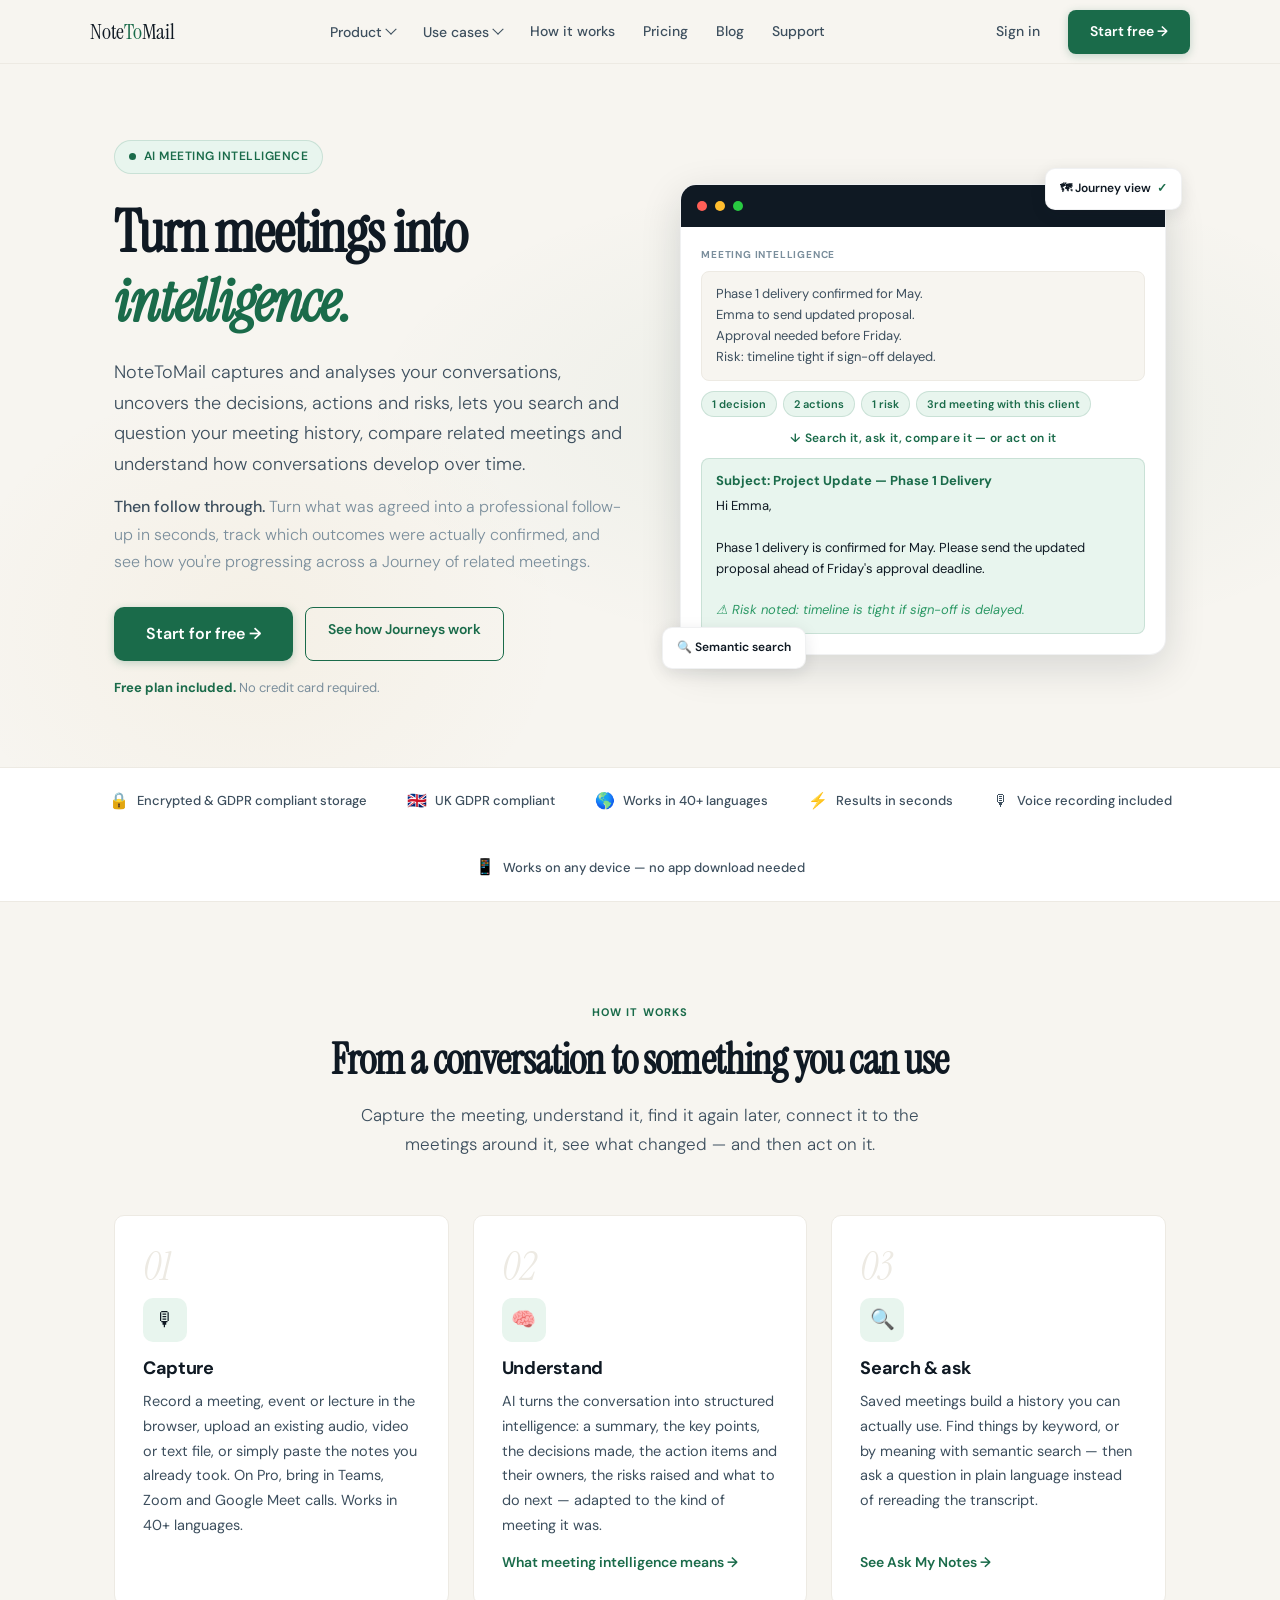
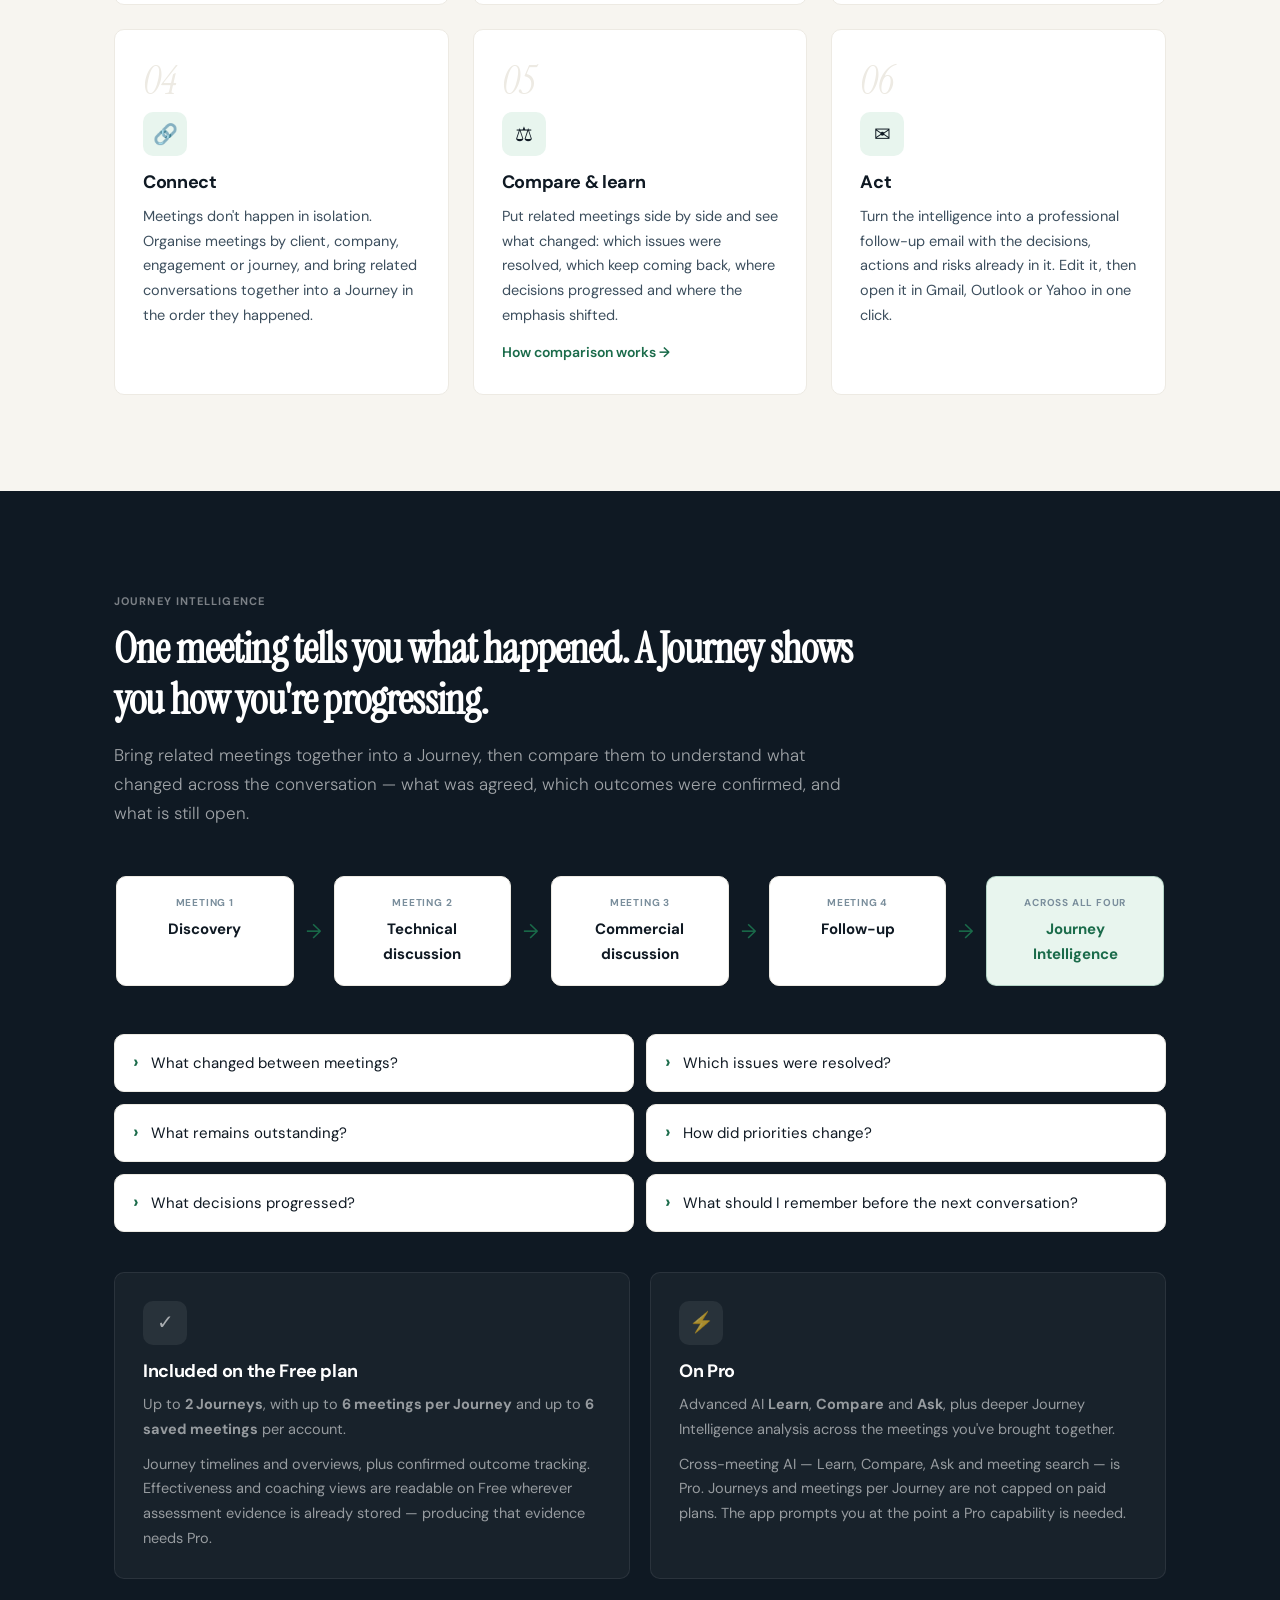
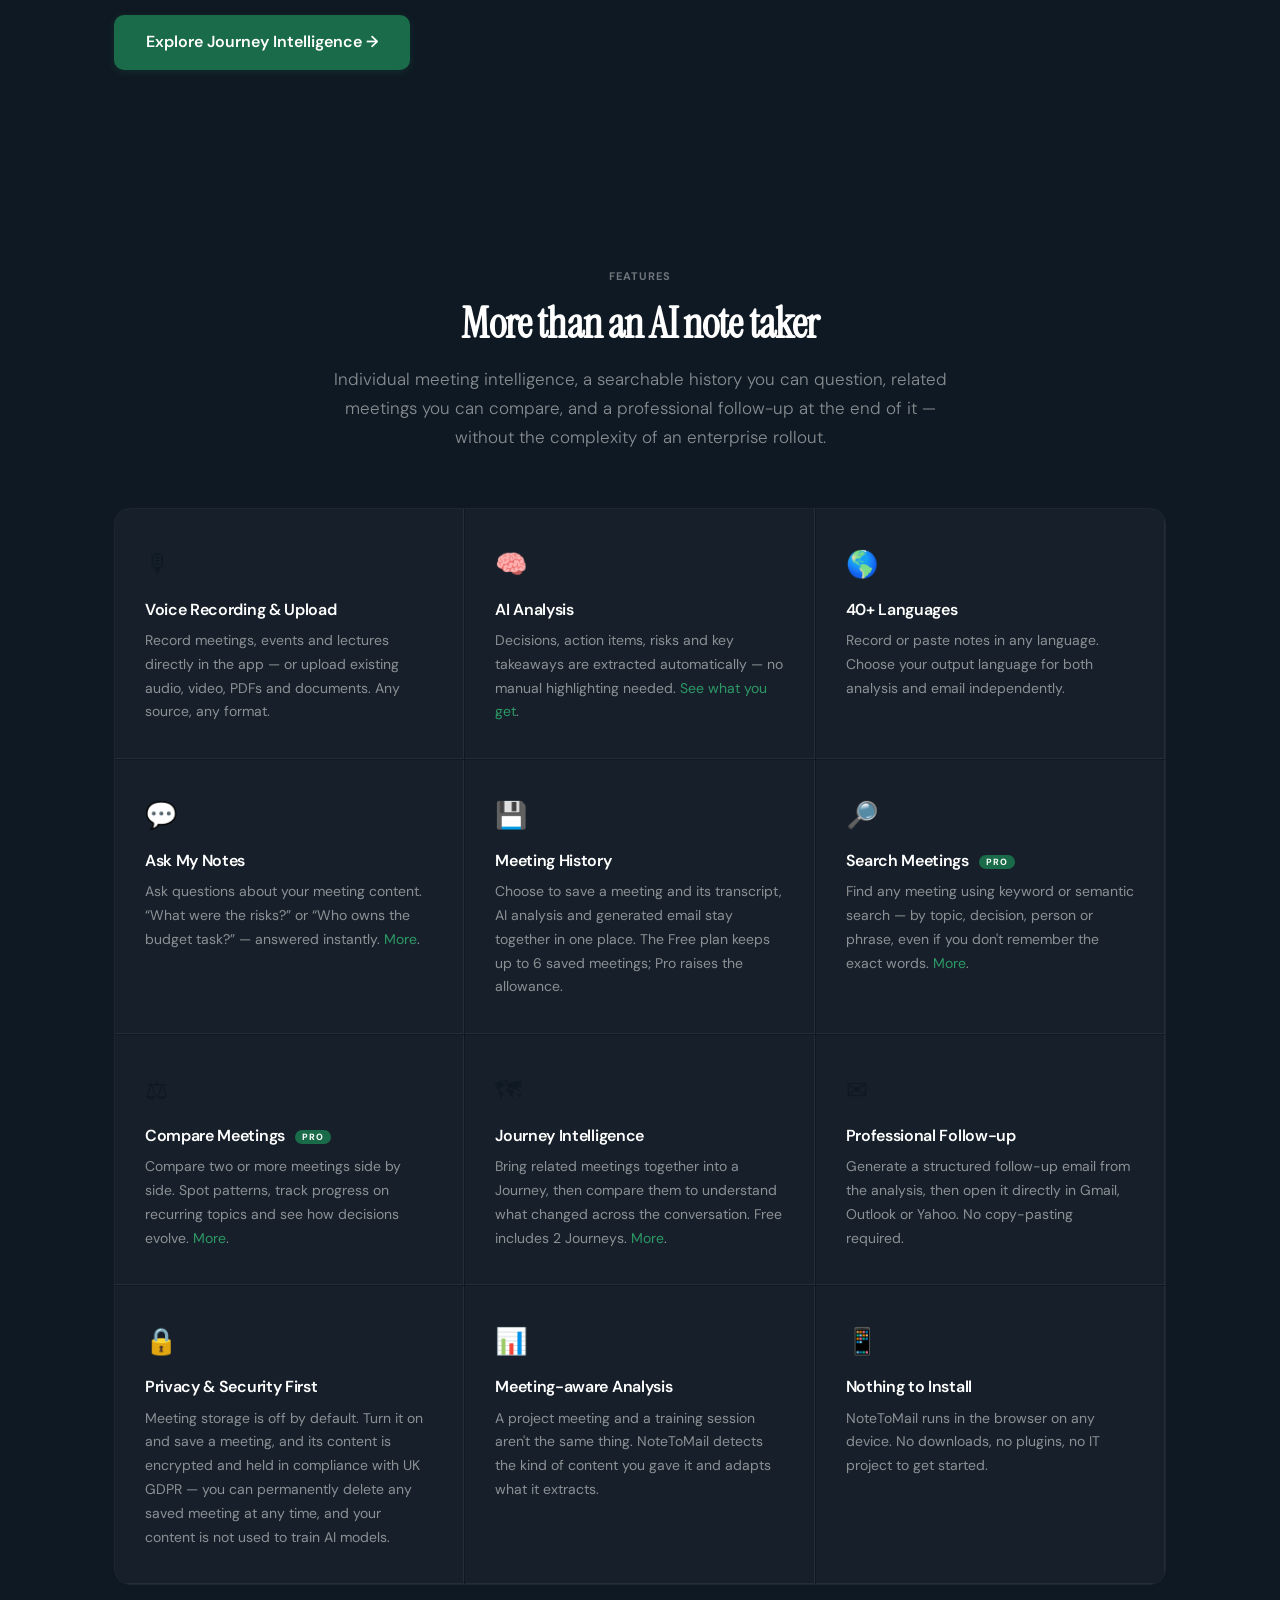
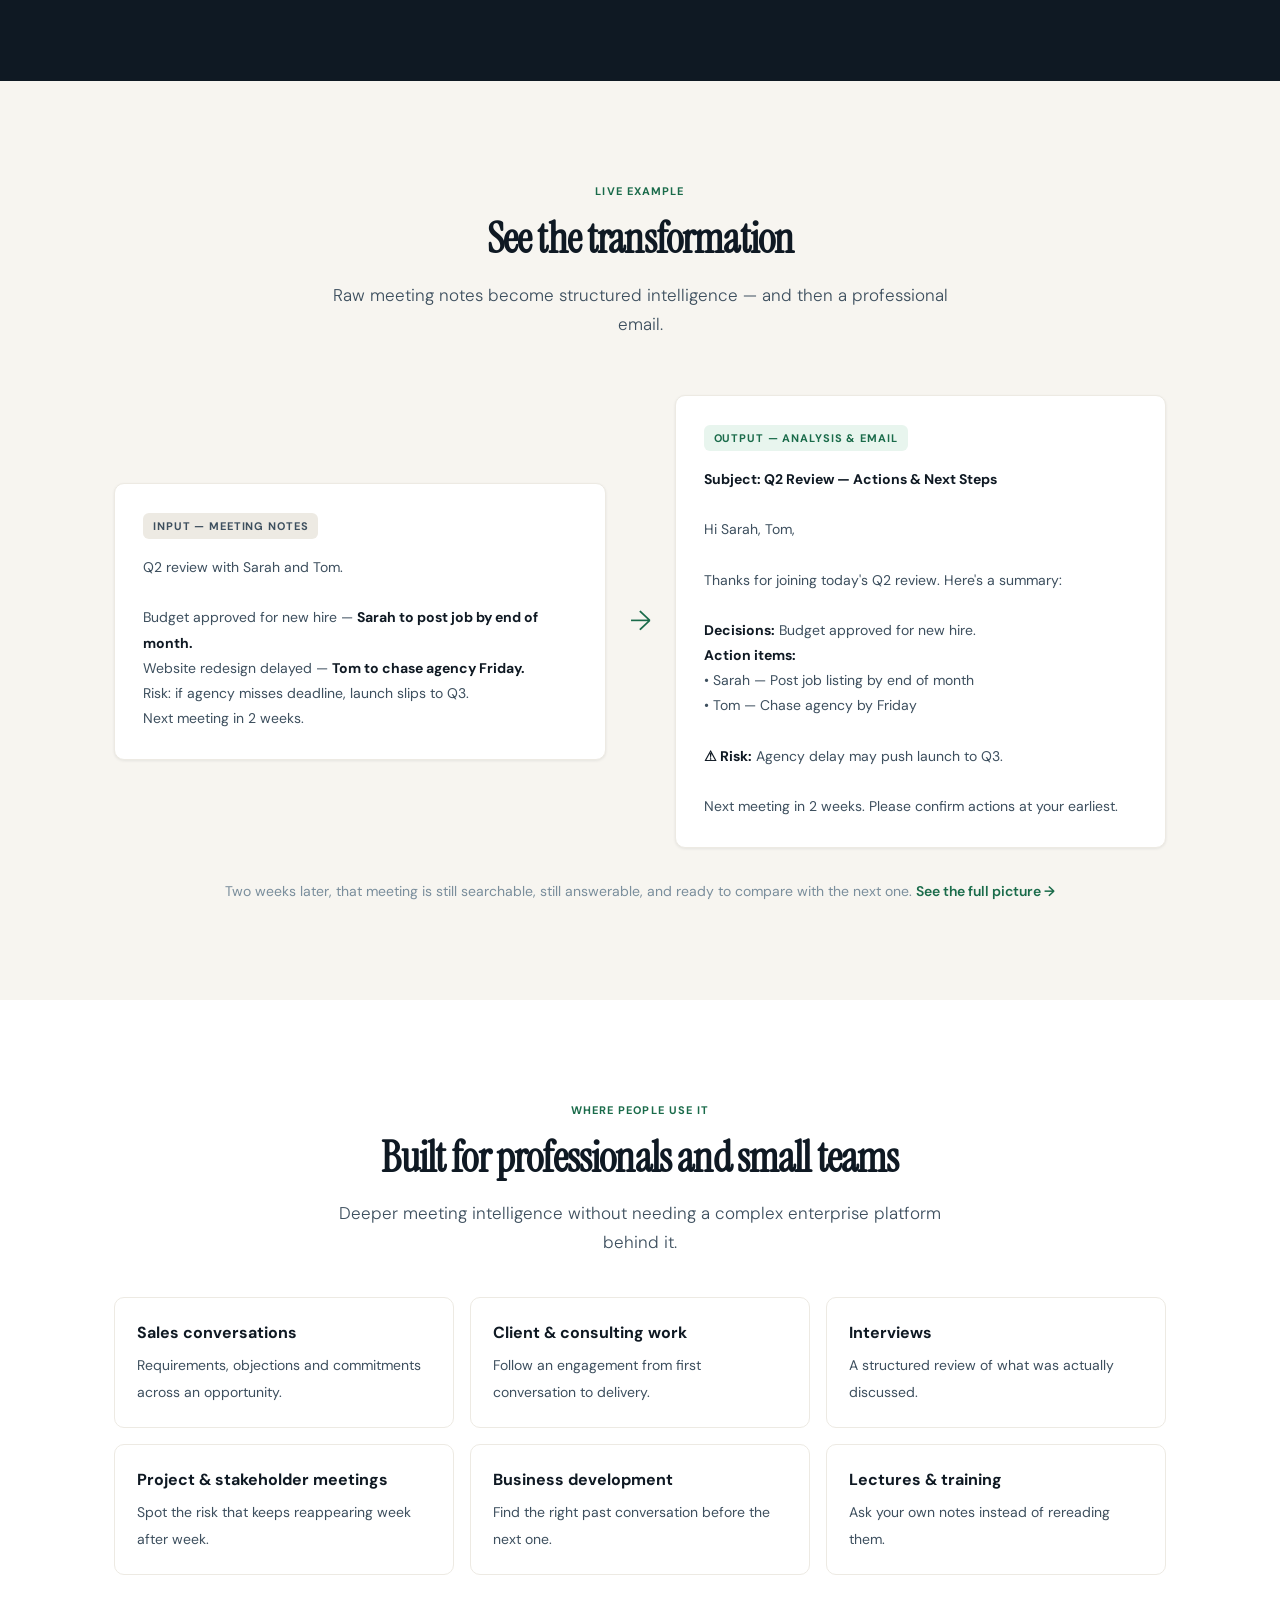
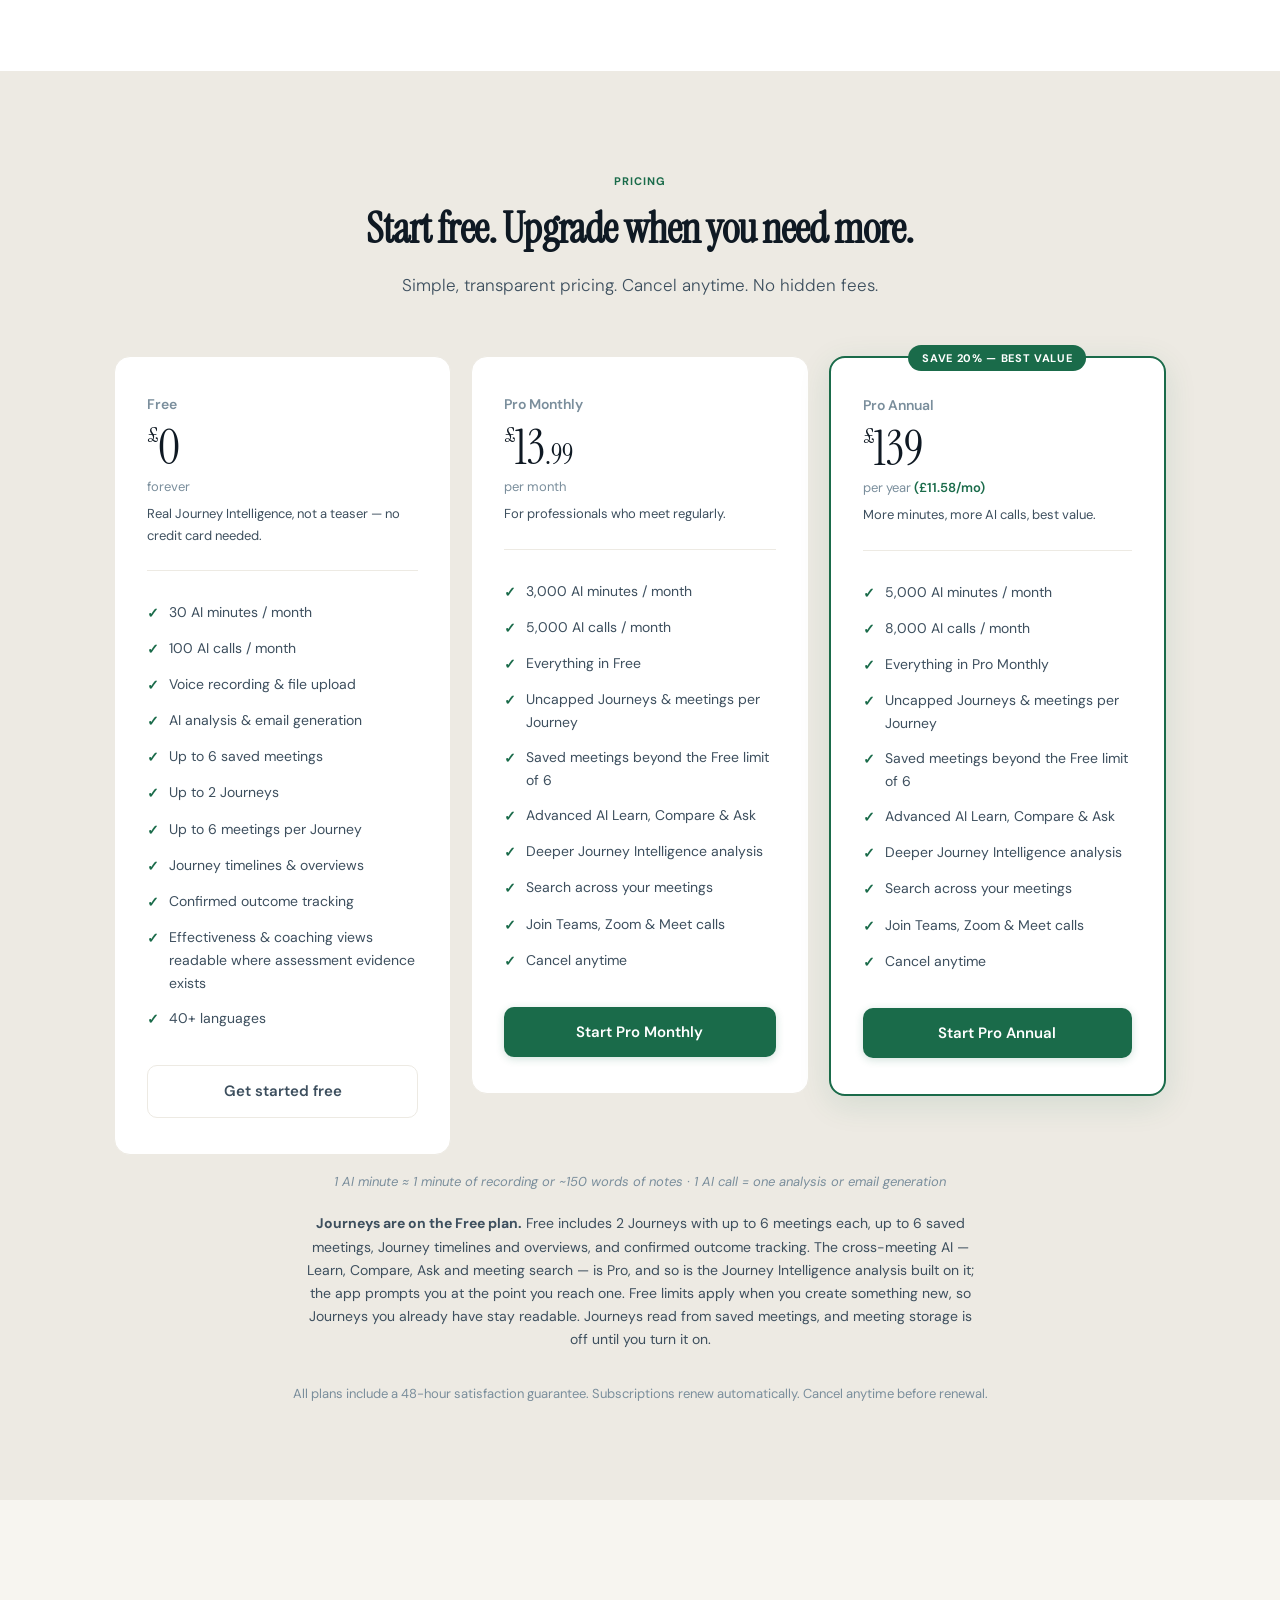
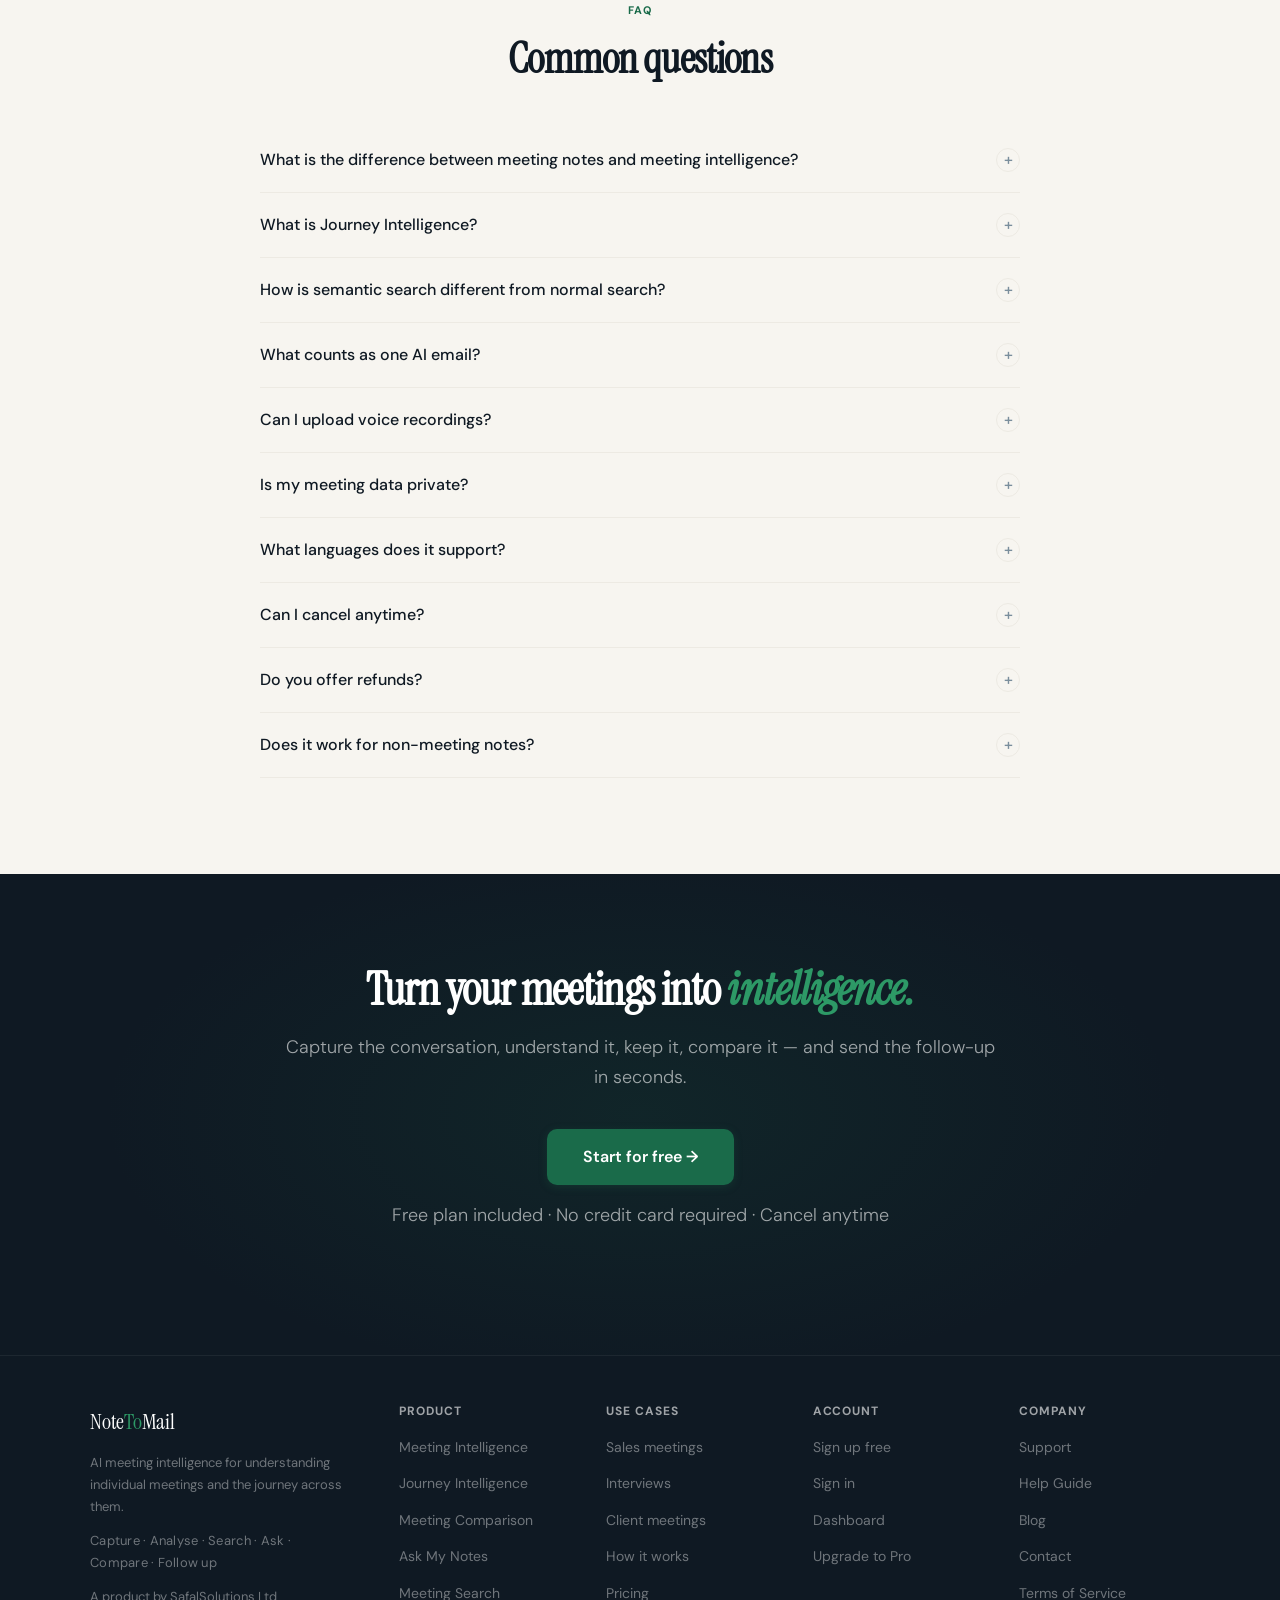
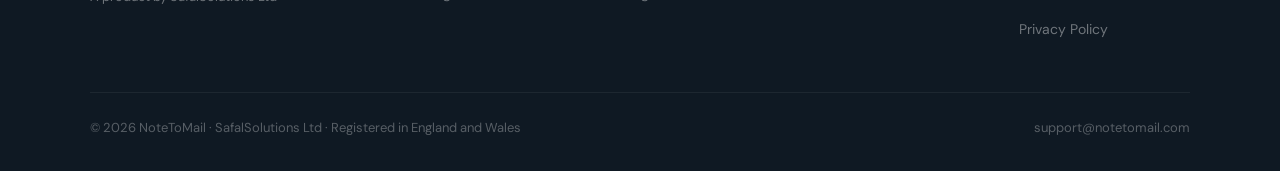
==== commit 22a0cdac: "Align retention copy with opt-in storage; fix blanket never-stored claims Keeps user-initiated delet" ====
--- a/index.html
+++ b/index.html
@@ -698,7 +698,7 @@
       <div class="feat-card fade-up">
         <span class="feat-icon" aria-hidden="true">&#128274;</span>
         <h3>Privacy &amp; Security First</h3>
-        <p>Nothing is stored until you choose to save it. Saved meetings are encrypted and held in compliance with UK GDPR, you can permanently delete any of them at any time, and your content is not used to train AI models.</p>
+        <p>Meeting storage is off by default. Turn it on and save a meeting, and its content is encrypted and held in compliance with UK GDPR &mdash; you can permanently delete any saved meeting at any time, and your content is not used to train AI models.</p>
       </div>
       <div class="feat-card fade-up fade-up-d1">
         <span class="feat-icon" aria-hidden="true">&#128202;</span>
@@ -873,7 +873,7 @@
       saved meetings, Journey timelines and overviews, and confirmed outcome tracking. The cross-meeting AI &mdash;
       Learn, Compare, Ask and meeting search &mdash; is Pro, and so is the Journey Intelligence analysis built on it;
       the app prompts you at the point you reach one. Free limits apply when you create something new, so Journeys you
-      already have stay readable. Meetings are stored only when you choose to save them.
+      already have stay readable. Journeys read from saved meetings, and meeting storage is off until you turn it on.
     </p>
 
     <p class="text-center fade-up" style="margin-top:32px;font-size:13px;color:var(--ink-muted)">
@@ -933,7 +933,7 @@
           Is my meeting data private?
           <span class="faq-icon" aria-hidden="true">+</span>
         </button>
-        <div class="faq-a"><div class="faq-a-inner">By default nothing is stored &mdash; your notes, recordings and generated emails leave our systems when the session ends, and only usage metadata is kept. If you click Save, that meeting's content is stored in your account, encrypted and held in compliance with UK GDPR, and you can view or permanently delete it at any time. Content sent to our AI provider is excluded from model training under our data processing agreement. See the <a href="https://app.notetomail.com/legal/privacy" style="color:var(--accent)">Privacy Policy</a> for the full detail.</div></div>
+        <div class="faq-a"><div class="faq-a-inner">Meeting storage is off by default. With it off, your notes, recordings and generated emails leave our systems when the session ends and only usage metadata is kept. Turn storage on in your dashboard and click Save on a meeting, and that meeting's content is stored in your account, encrypted and held in compliance with UK GDPR &mdash; you can view or permanently delete it at any time. Content sent to our AI provider is excluded from model training under our data processing agreement. See the <a href="https://app.notetomail.com/legal/privacy" style="color:var(--accent)">Privacy Policy</a> for the full detail.</div></div>
       </div>
       <div class="faq-item fade-up">
         <button class="faq-q" type="button" aria-expanded="false">
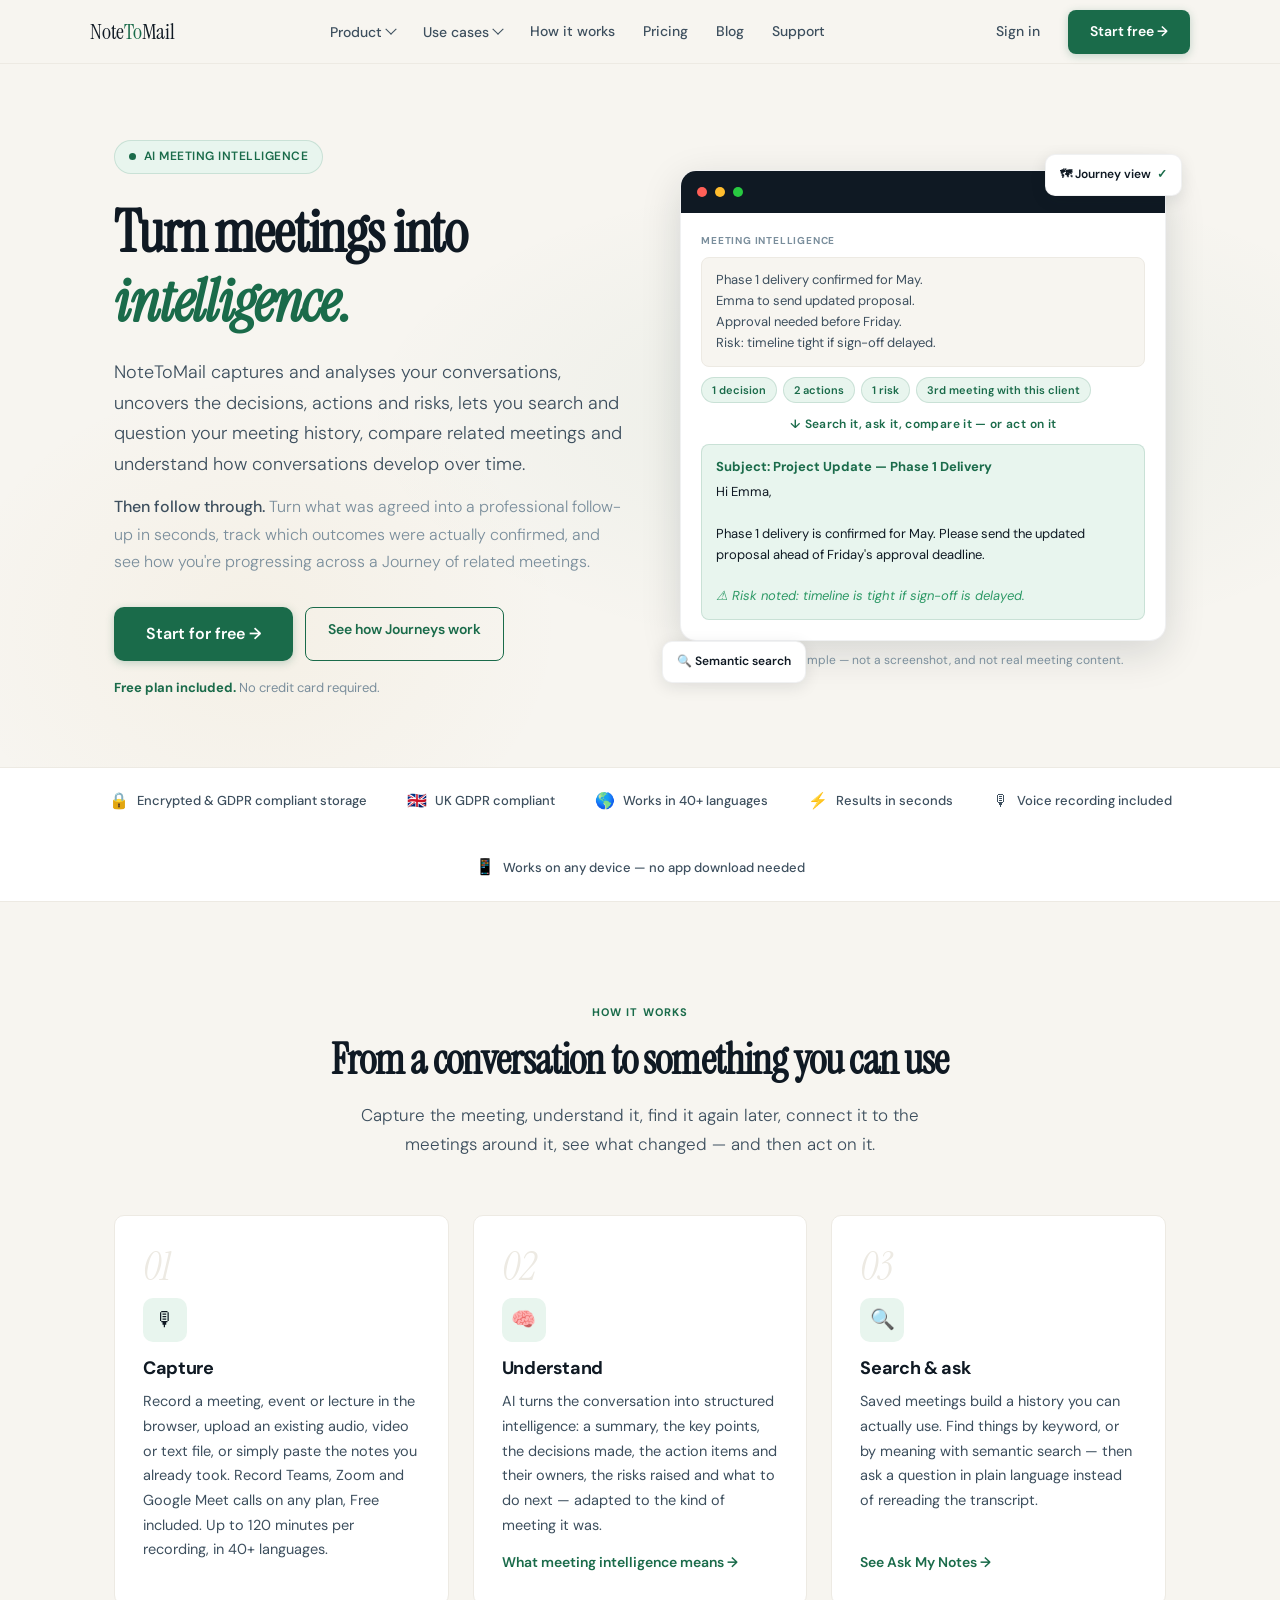
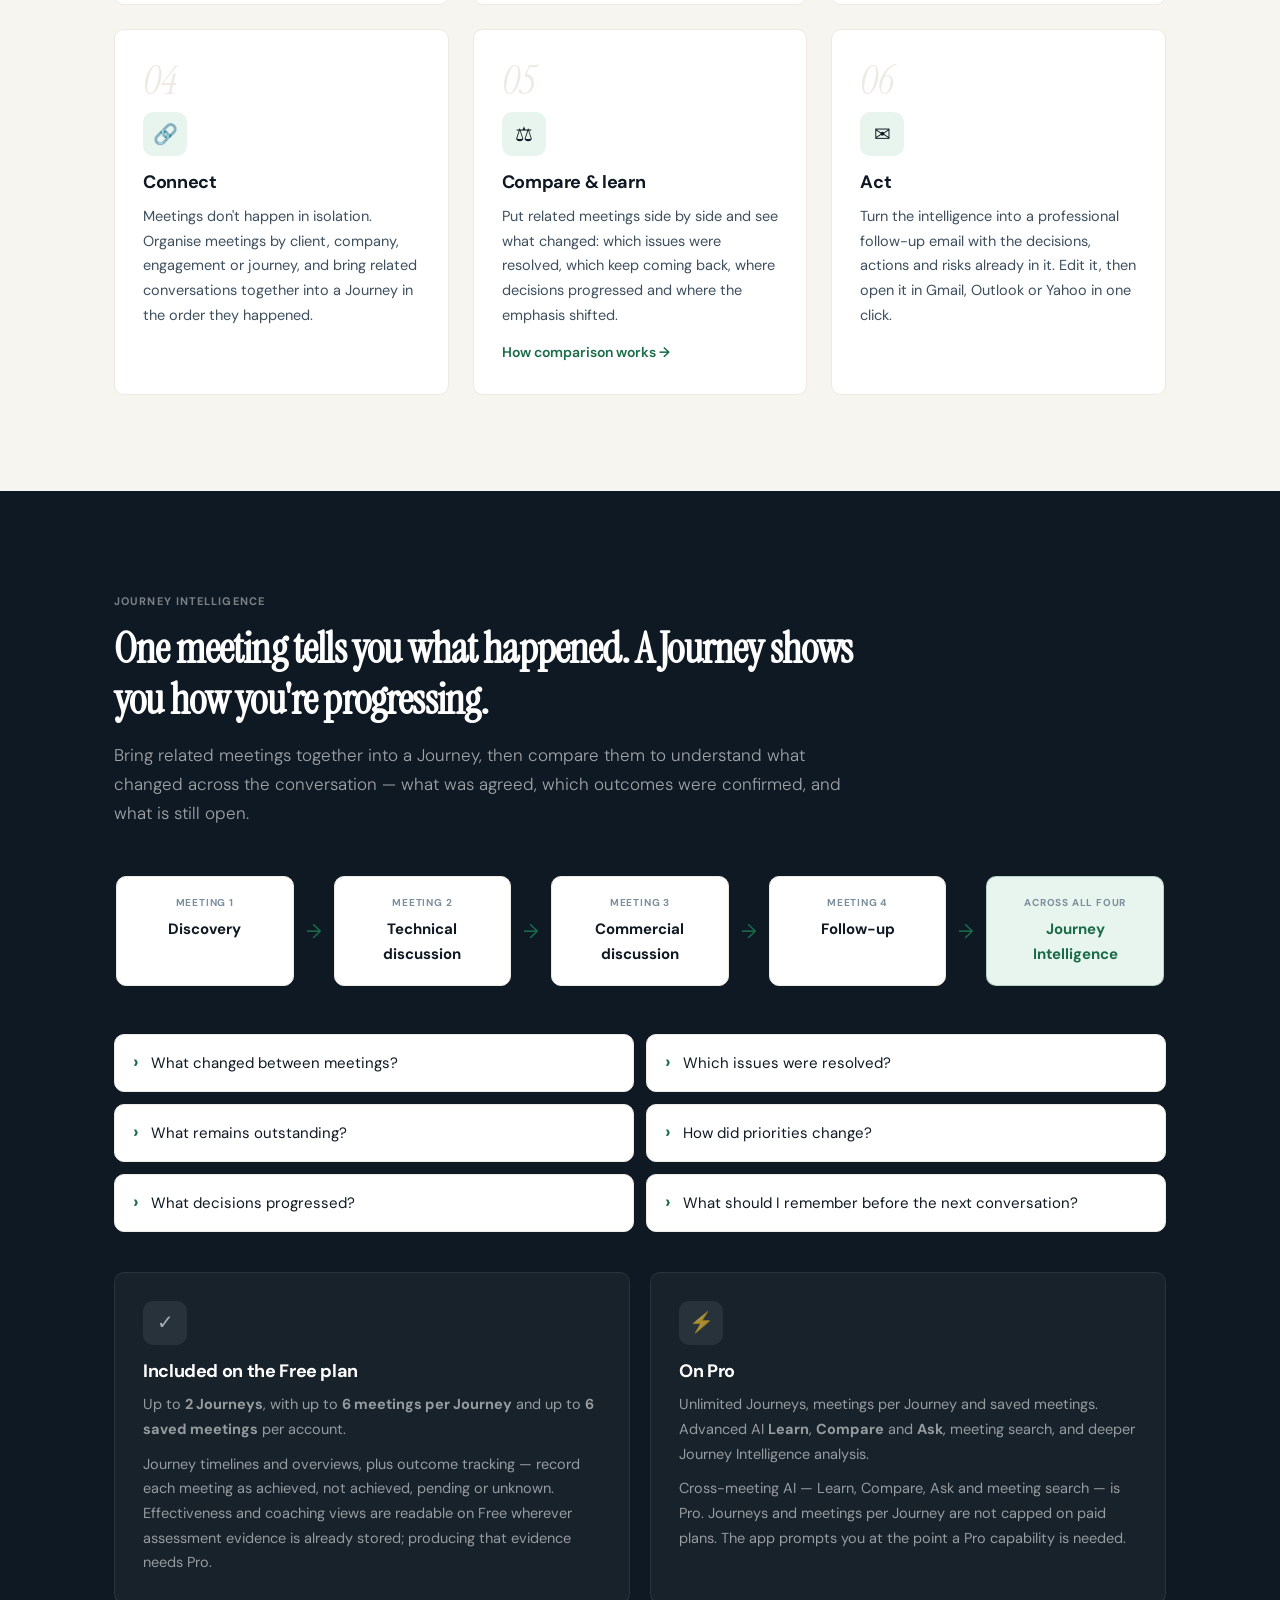
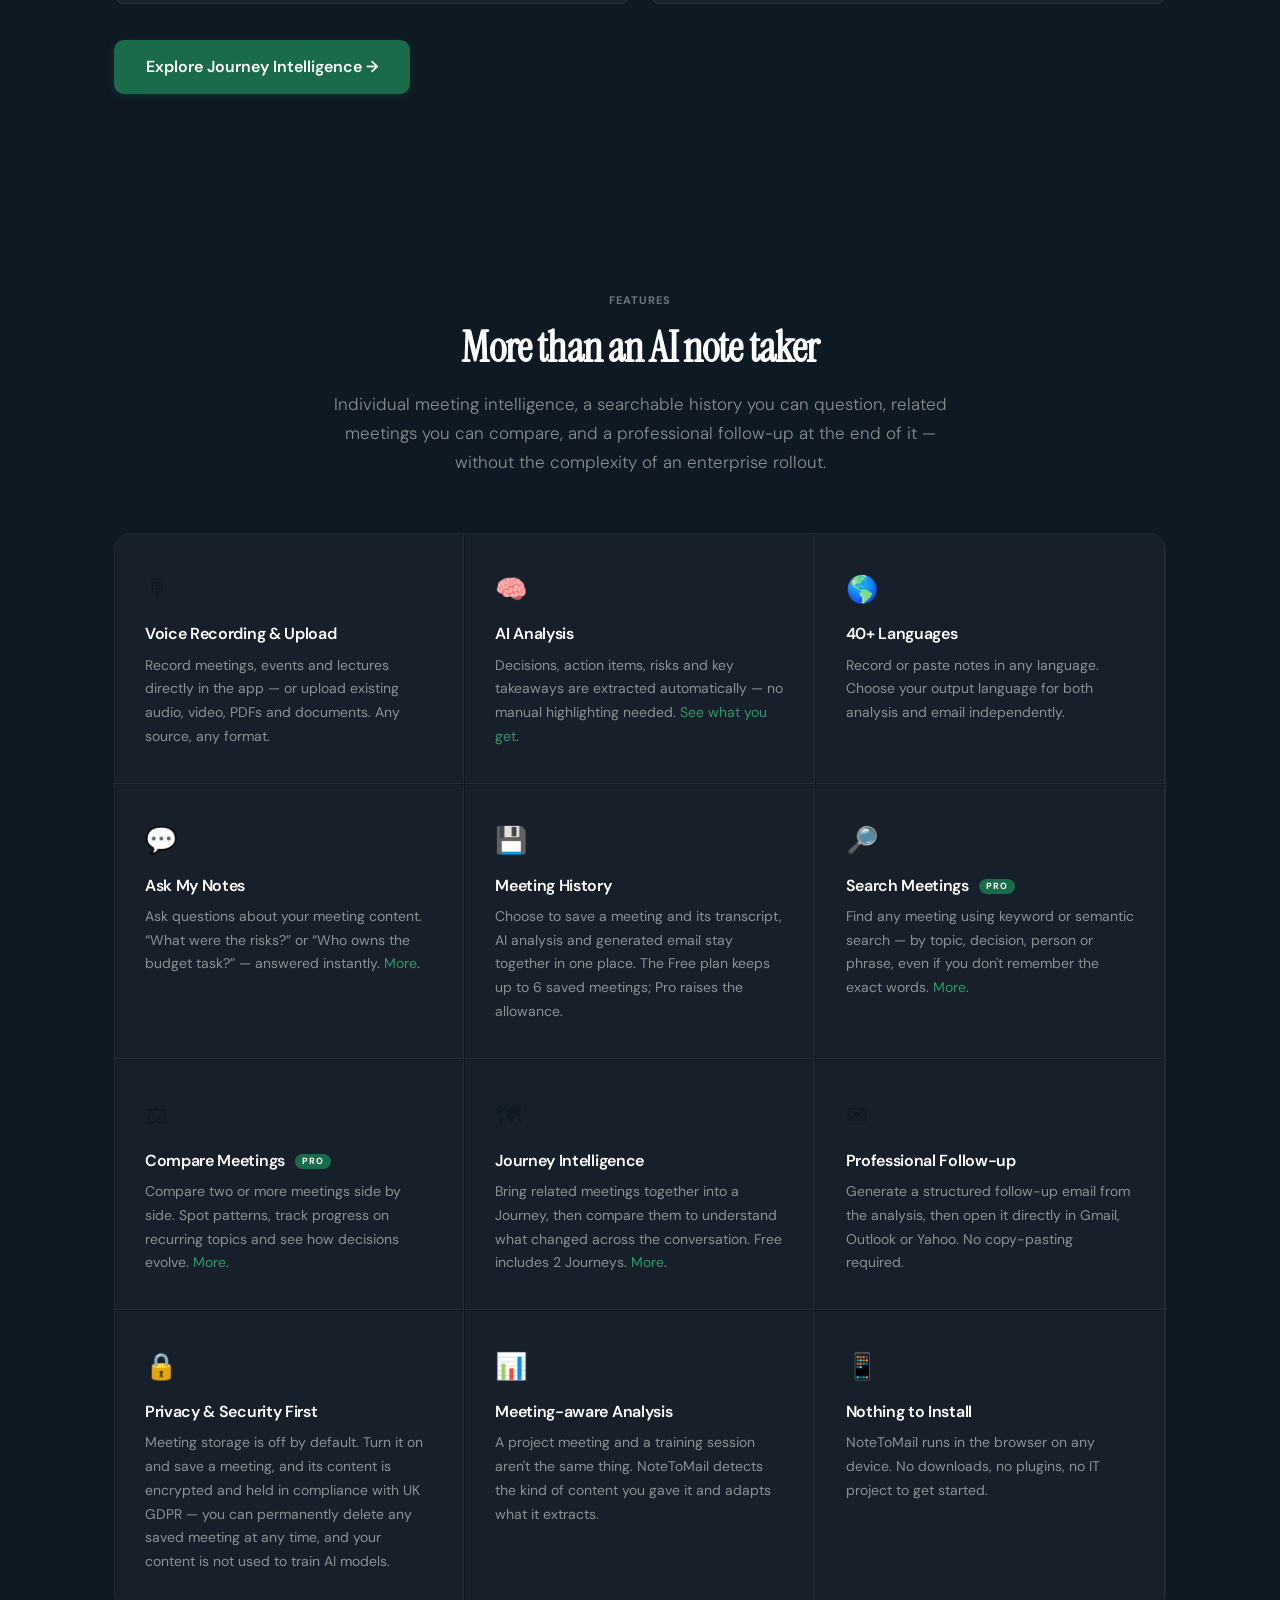
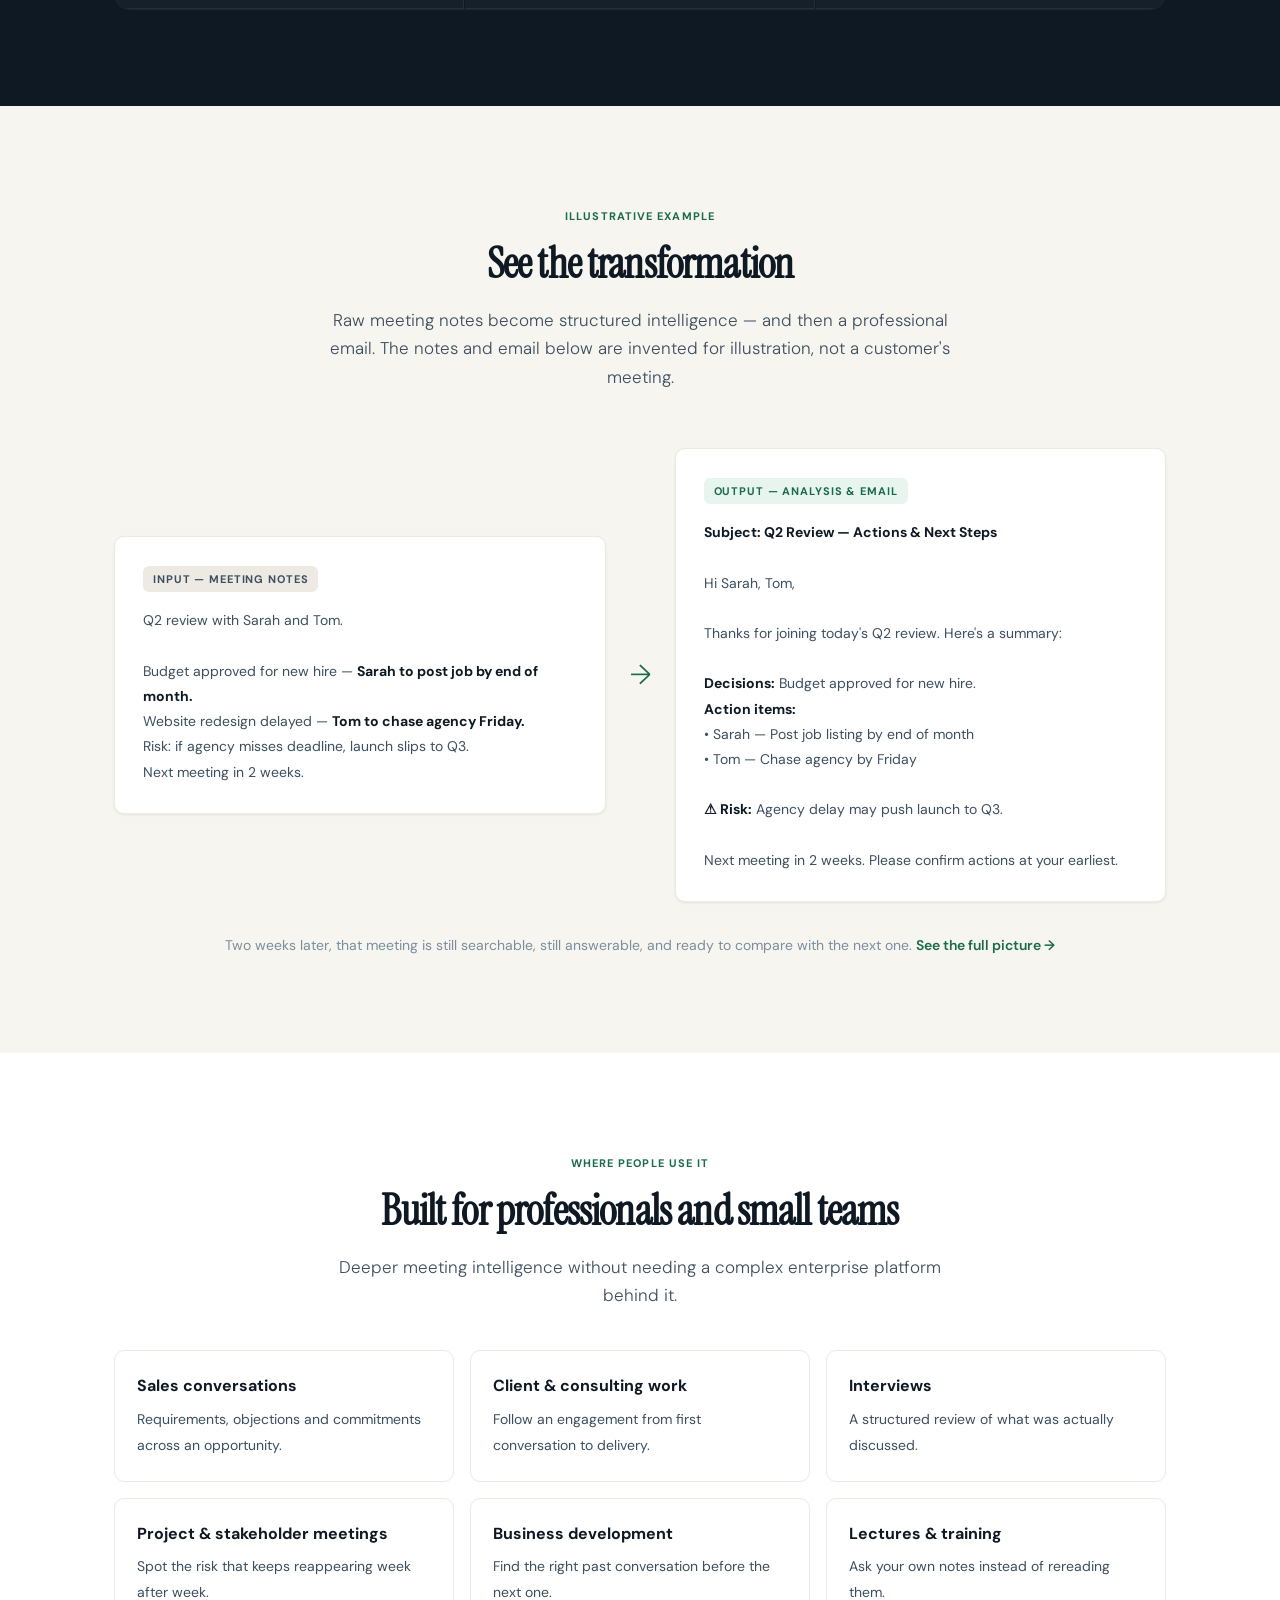
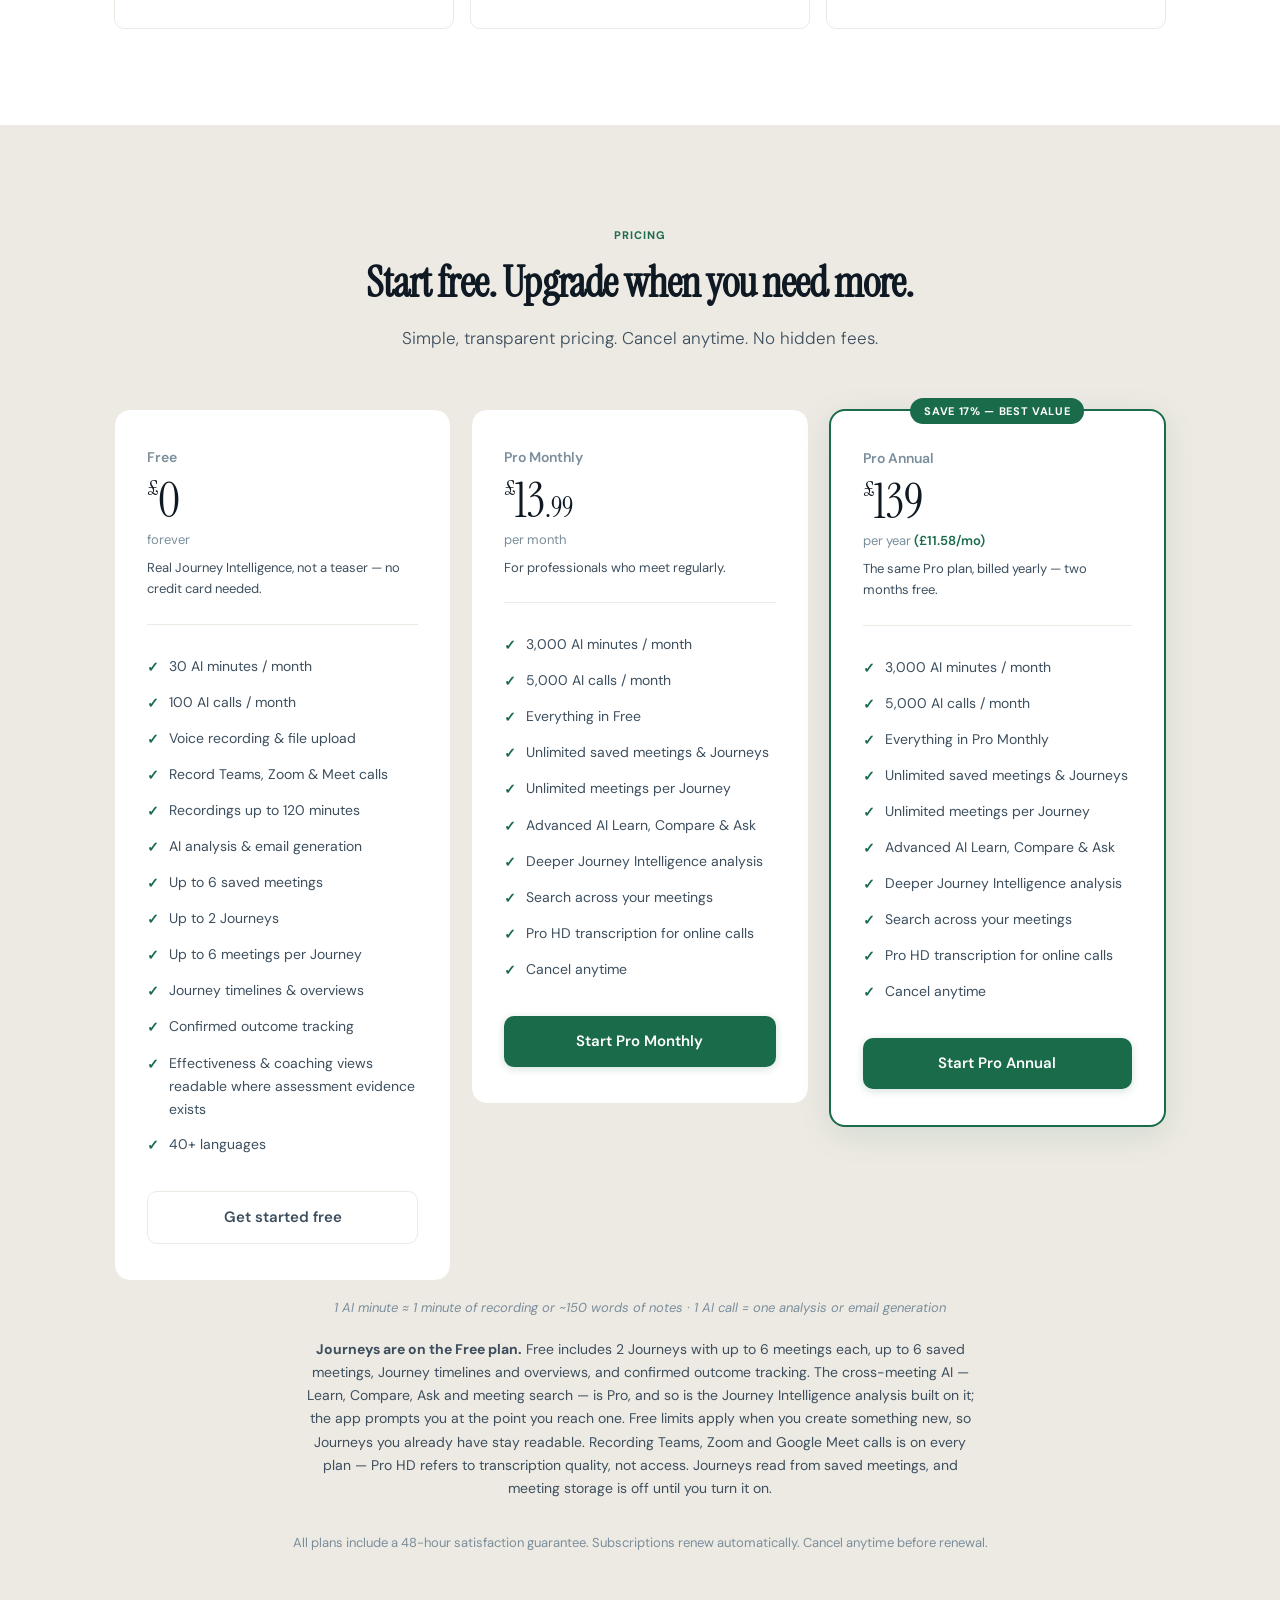
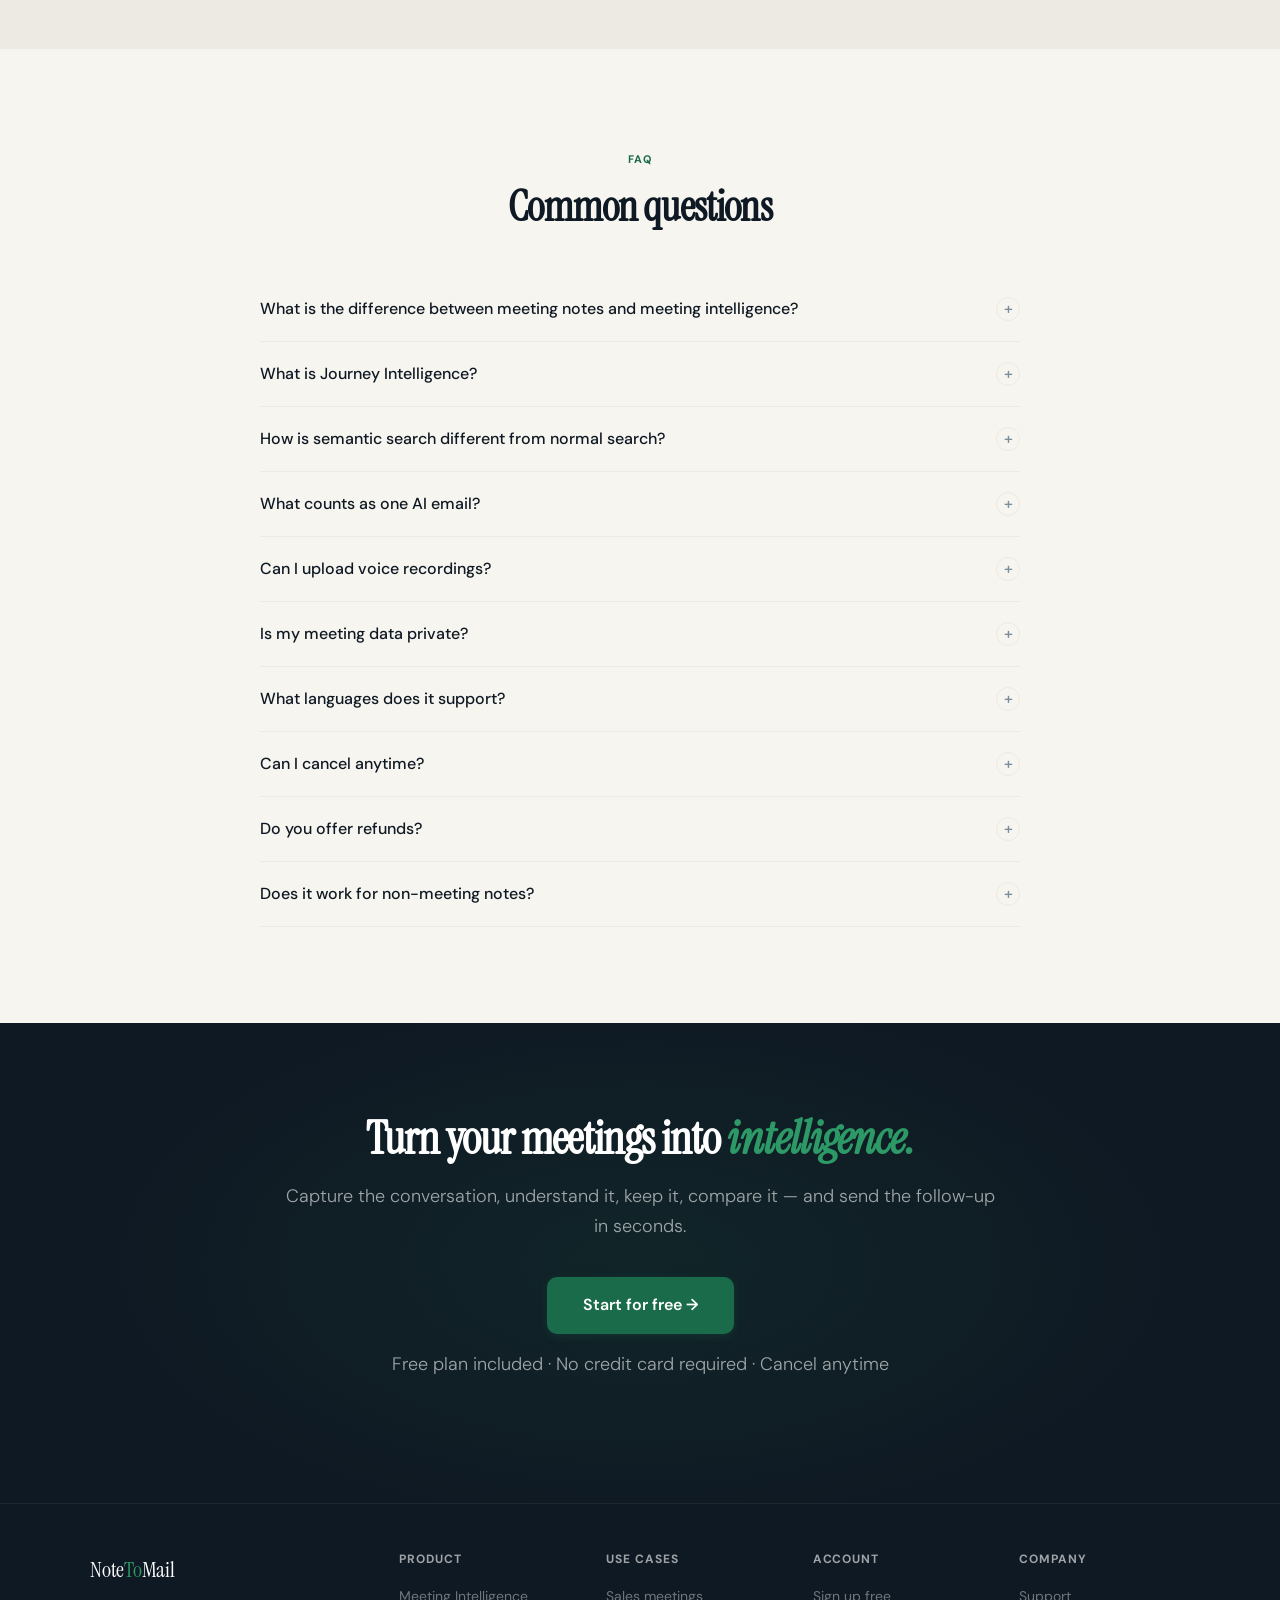
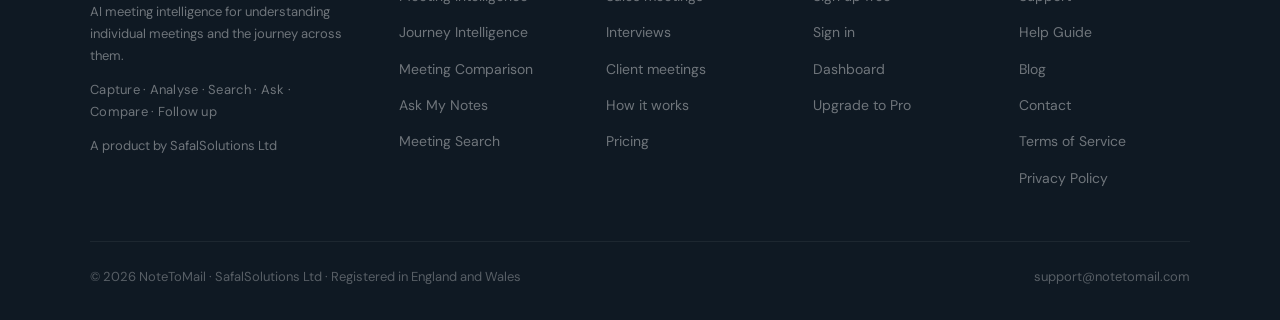
==== commit 730c95da: "feat: align website guidance pricing and journeys with released app Every claim below was checked ag" ====
--- a/index.html
+++ b/index.html
@@ -188,6 +188,11 @@
       font-size: 13px; color: var(--ink); line-height: 1.6;
     }
     .app-email-box strong { color: var(--accent); display: block; margin-bottom: 4px; }
+    .app-figure { margin: 0; }
+    .app-caption {
+      margin-top: 10px; text-align: center;
+      font-size: 12px; color: var(--ink-muted); line-height: 1.5;
+    }
     .floating-tag {
       position: absolute; background: var(--white);
       border-radius: 10px; padding: 10px 14px;
@@ -460,6 +465,7 @@
       </div>
 
       <div class="hero-visual fade-up fade-up-d2">
+        <figure class="app-figure" role="group" aria-label="Illustrative example of NoteToMail output">
         <div class="app-card">
           <div class="app-card-header">
             <div class="dot dot-r"></div>
@@ -490,6 +496,8 @@
             </div>
           </div>
         </div>
+        <figcaption class="app-caption">Illustrative example &mdash; not a screenshot, and not real meeting content.</figcaption>
+        </figure>
         <div class="floating-tag tag-1">&#128506; Journey view <span style="color:var(--accent)">&#10003;</span></div>
         <div class="floating-tag tag-2">&#128269; Semantic search</div>
       </div>
@@ -531,7 +539,8 @@
         <div class="story-icon" aria-hidden="true">&#127897;</div>
         <h3>Capture</h3>
         <p>Record a meeting, event or lecture in the browser, upload an existing audio, video or text file, or simply
-        paste the notes you already took. On Pro, bring in Teams, Zoom and Google Meet calls. Works in 40+ languages.</p>
+        paste the notes you already took. Record Teams, Zoom and Google Meet calls on any plan, Free included.
+        Up to 120 minutes per recording, in 40+ languages.</p>
       </div>
       <div class="story-card fade-up fade-up-d1">
         <div class="story-num">02</div>
@@ -616,14 +625,15 @@
         <h3>Included on the Free plan</h3>
         <p>Up to <strong>2 Journeys</strong>, with up to <strong>6 meetings per Journey</strong> and up to
         <strong>6 saved meetings</strong> per account.</p>
-        <p>Journey timelines and overviews, plus confirmed outcome tracking. Effectiveness and coaching views are
-        readable on Free wherever assessment evidence is already stored &mdash; producing that evidence needs Pro.</p>
+        <p>Journey timelines and overviews, plus outcome tracking &mdash; record each meeting as achieved, not
+        achieved, pending or unknown. Effectiveness and coaching views are readable on Free wherever assessment
+        evidence is already stored; producing that evidence needs Pro.</p>
       </div>
       <div class="card">
         <div class="card-icon" aria-hidden="true">&#9889;</div>
         <h3>On Pro</h3>
-        <p>Advanced AI <strong>Learn</strong>, <strong>Compare</strong> and <strong>Ask</strong>, plus deeper
-        Journey Intelligence analysis across the meetings you've brought together.</p>
+        <p>Unlimited Journeys, meetings per Journey and saved meetings. Advanced AI <strong>Learn</strong>,
+        <strong>Compare</strong> and <strong>Ask</strong>, meeting search, and deeper Journey Intelligence analysis.</p>
         <p>Cross-meeting AI &mdash; Learn, Compare, Ask and meeting search &mdash; is Pro. Journeys and meetings
         per Journey are not capped on paid plans. The app prompts you at the point a Pro capability is needed.</p>
       </div>
@@ -720,9 +730,10 @@
 <section class="section" id="demo">
   <div class="container">
     <div class="text-center fade-up">
-      <span class="section-label">Live example</span>
+      <span class="section-label">Illustrative example</span>
       <h2 class="section-title">See the transformation</h2>
-      <p class="section-sub">Raw meeting notes become structured intelligence &mdash; and then a professional email.</p>
+      <p class="section-sub">Raw meeting notes become structured intelligence &mdash; and then a professional email.
+      The notes and email below are invented for illustration, not a customer's meeting.</p>
     </div>
 
     <div class="demo-grid">
@@ -806,6 +817,8 @@
           <li>30 AI minutes / month</li>
           <li>100 AI calls / month</li>
           <li>Voice recording &amp; file upload</li>
+          <li>Record Teams, Zoom &amp; Meet calls</li>
+          <li>Recordings up to 120 minutes</li>
           <li>AI analysis &amp; email generation</li>
           <li>Up to 6 saved meetings</li>
           <li>Up to 2 Journeys</li>
@@ -829,12 +842,12 @@
           <li>3,000 AI minutes / month</li>
           <li>5,000 AI calls / month</li>
           <li>Everything in Free</li>
-          <li>Uncapped Journeys &amp; meetings per Journey</li>
-          <li>Saved meetings beyond the Free limit of 6</li>
+          <li>Unlimited saved meetings &amp; Journeys</li>
+          <li>Unlimited meetings per Journey</li>
           <li>Advanced AI Learn, Compare &amp; Ask</li>
           <li>Deeper Journey Intelligence analysis</li>
           <li>Search across your meetings</li>
-          <li>Join Teams, Zoom &amp; Meet calls</li>
+          <li>Pro HD transcription for online calls</li>
           <li>Cancel anytime</li>
         </ul>
         <a href="https://app.notetomail.com/signup?plan=pro&billing=monthly" class="price-cta price-cta-filled">Start Pro Monthly</a>
@@ -842,22 +855,22 @@
 
       <!-- Pro Annual -->
       <div class="price-card featured fade-up fade-up-d2">
-        <div class="price-badge">Save 20% &mdash; Best value</div>
+        <div class="price-badge">Save 17% &mdash; Best value</div>
         <div class="price-name">Pro Annual</div>
         <div class="price-amount"><sup>&pound;</sup>139</div>
         <div class="price-period">per year <span style="color:var(--accent);font-weight:600">(&pound;11.58/mo)</span></div>
-        <div class="price-desc">More minutes, more AI calls, best value.</div>
+        <div class="price-desc">The same Pro plan, billed yearly &mdash; two months free.</div>
         <div class="price-divider"></div>
         <ul class="price-features">
-          <li>5,000 AI minutes / month</li>
-          <li>8,000 AI calls / month</li>
+          <li>3,000 AI minutes / month</li>
+          <li>5,000 AI calls / month</li>
           <li>Everything in Pro Monthly</li>
-          <li>Uncapped Journeys &amp; meetings per Journey</li>
-          <li>Saved meetings beyond the Free limit of 6</li>
+          <li>Unlimited saved meetings &amp; Journeys</li>
+          <li>Unlimited meetings per Journey</li>
           <li>Advanced AI Learn, Compare &amp; Ask</li>
           <li>Deeper Journey Intelligence analysis</li>
           <li>Search across your meetings</li>
-          <li>Join Teams, Zoom &amp; Meet calls</li>
+          <li>Pro HD transcription for online calls</li>
           <li>Cancel anytime</li>
         </ul>
         <a href="https://app.notetomail.com/signup?plan=pro&billing=annual" class="price-cta price-cta-filled">Start Pro Annual</a>
@@ -873,7 +886,8 @@
       saved meetings, Journey timelines and overviews, and confirmed outcome tracking. The cross-meeting AI &mdash;
       Learn, Compare, Ask and meeting search &mdash; is Pro, and so is the Journey Intelligence analysis built on it;
       the app prompts you at the point you reach one. Free limits apply when you create something new, so Journeys you
-      already have stay readable. Journeys read from saved meetings, and meeting storage is off until you turn it on.
+      already have stay readable. Recording Teams, Zoom and Google Meet calls is on every plan &mdash; Pro HD refers to
+      transcription quality, not access. Journeys read from saved meetings, and meeting storage is off until you turn it on.
     </p>
 
     <p class="text-center fade-up" style="margin-top:32px;font-size:13px;color:var(--ink-muted)">
